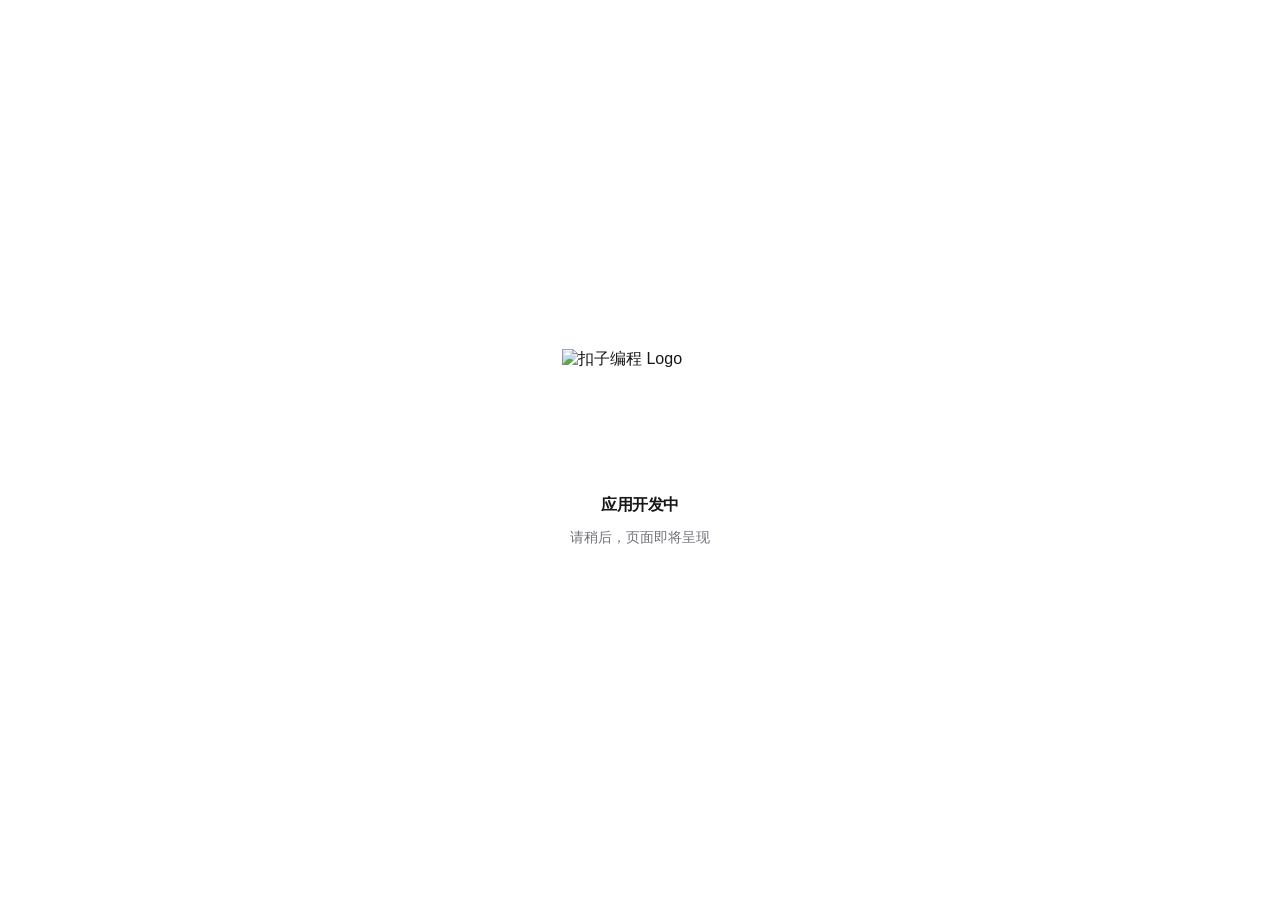
==== index.html @ 37294c2e "chore: init env" ====
<!doctype html>
<html lang="zh-CN">
  <head>
    <meta charset="UTF-8" />
    <meta name="viewport" content="width=device-width, initial-scale=1.0" />
    <meta name="description" content="扣子编程，你的 AI 开发伙伴已就位" />
    <title>扣子编程 - AI 开发伙伴</title>
    <link rel="stylesheet" href="/styles/main.css" />
  </head>
  <body>
    <div id="app">
      <main class="main-wrapper">
        <div class="content-container">
          <img
            src="https://lf-coze-web-cdn.coze.cn/obj/eden-cn/lm-lgvj/ljhwZthlaukjlkulzlp/coze-coding/icon/coze-coding.gif"
            alt="扣子编程 Logo"
            class="logo-image"
          />
          <div>
            <div class="text-container">
              <h1 class="heading">
                应用开发中
              </h1>
              <p class="description">
                请稍后，页面即将呈现
              </p>
            </div>
          </div>
        </div>
      </main>
    </div>
  </body>
</html>
---- styles/main.css ----
/* ABOUTME: Main stylesheet for native-static template */
/* ABOUTME: Provides layout, typography, and theme styles without external dependencies */

/* Reset and base styles */
* {
  margin: 0;
  padding: 0;
  box-sizing: border-box;
}

:root {
  /* Light theme colors */
  --background: #ffffff;
  --foreground: #171717;
  --muted-foreground: #71717a;

  /* Spacing */
  --spacing-2: 0.5rem;
  --spacing-4: 1rem;
  --spacing-16: 4rem;
  --spacing-32: 8rem;

  /* Typography */
  --font-size-base: 1rem;
  --font-size-sm: 0.875rem;
  --line-height-tight: 1.25;
  --line-height-relaxed: 2;
  --letter-spacing-tight: -0.025em;

  /* Transitions */
  --transition-duration: 300ms;
}

/* Dark theme */
@media (prefers-color-scheme: dark) {
  :root {
    --background: #0a0a0a;
    --foreground: #ededed;
    --muted-foreground: #a1a1aa;
  }
}

body {
  background: var(--background);
  color: var(--foreground);
  font-family: -apple-system, BlinkMacSystemFont, 'Segoe UI', 'Roboto', 'Oxygen',
    'Ubuntu', 'Cantarell', 'Fira Sans', 'Droid Sans', 'Helvetica Neue',
    sans-serif;
  -webkit-font-smoothing: antialiased;
  -moz-osx-font-smoothing: grayscale;
  margin: 0;
  padding: 0;
}

/* App container */
#app {
  display: flex;
  height: 100%;
  min-height: 100vh;
  align-items: center;
  justify-content: center;
  overflow: hidden;
}

/* Main content wrapper */
.main-wrapper {
  display: flex;
  width: 100%;
  height: 100%;
  max-width: 48rem;
  flex-direction: column;
  align-items: center;
  justify-content: center;
  padding-left: var(--spacing-16);
  padding-right: var(--spacing-16);
  padding-top: var(--spacing-32);
  padding-bottom: var(--spacing-32);
}

/* Content container */
.content-container {
  display: flex;
  flex-direction: column;
  align-items: center;
  justify-content: space-between;
  gap: var(--spacing-4);
}

/* Logo image */
.logo-image {
  width: 156px;
  height: 130px;
  object-fit: contain;
}

/* Text container */
.text-container {
  display: flex;
  flex-direction: column;
  align-items: center;
  gap: var(--spacing-2);
  text-align: center;
}

/* Heading */
.heading {
  max-width: 36rem;
  font-size: var(--font-size-base);
  font-weight: 600;
  line-height: var(--line-height-tight);
  letter-spacing: var(--letter-spacing-tight);
  color: var(--foreground);
}

/* Description text */
.description {
  max-width: 42rem;
  font-size: var(--font-size-sm);
  line-height: var(--line-height-relaxed);
  color: var(--muted-foreground);
}

/* Responsive design */
@media (max-width: 640px) {
  .main-wrapper {
    padding-left: 1rem;
    padding-right: 1rem;
    padding-top: 2rem;
    padding-bottom: 2rem;
  }

  .logo-image {
    width: 120px;
    height: 100px;
  }
}
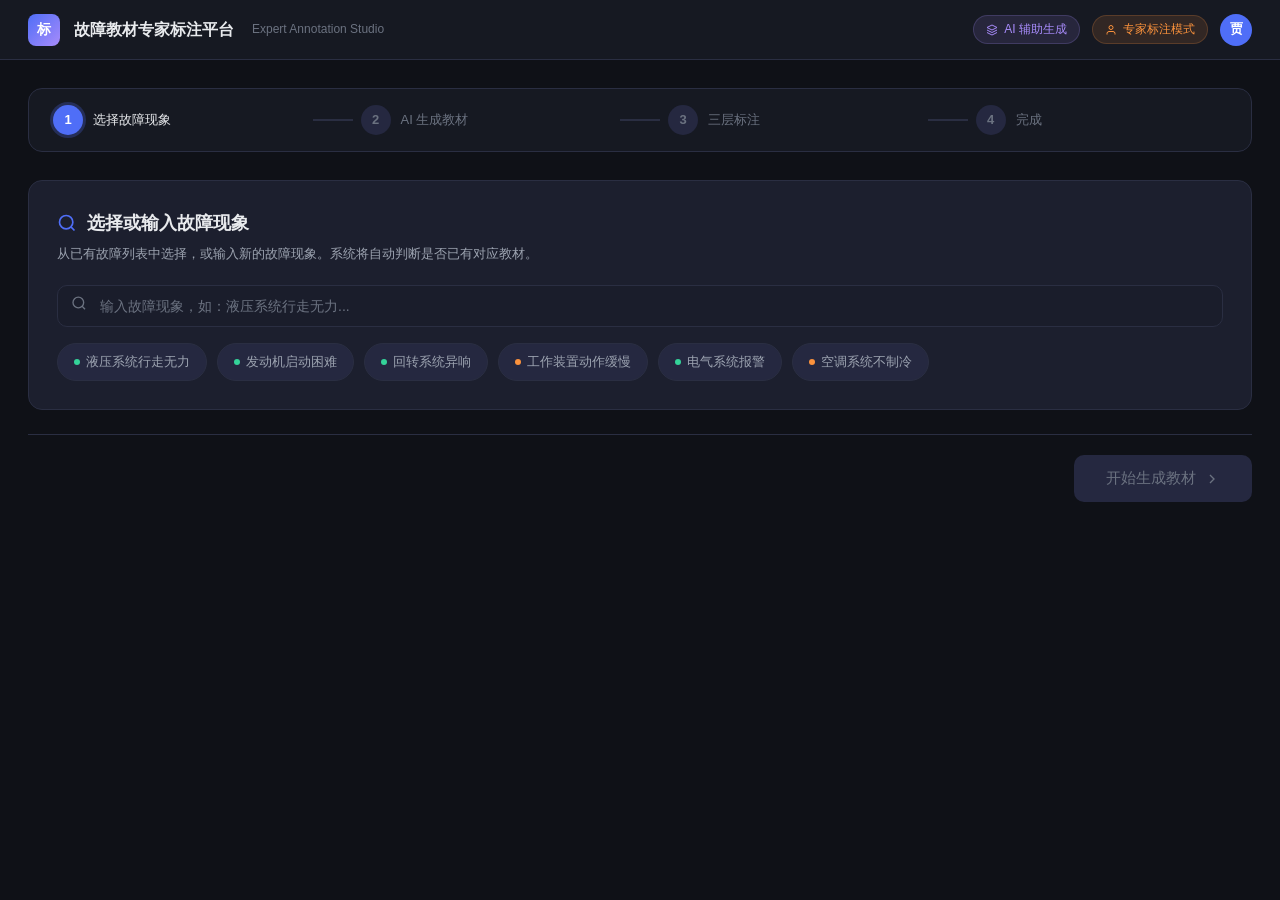
==== commit 227cee1f: "feat: 故障教材专家标注平台原型页面 将基于 opencode agent 模式的专家标注流程转为 Web 交互界面，包含： - Step 1: 故障现象选择/输入，自动判断教材是否已存在（修改/" ====
--- a/index.html
+++ b/index.html
@@ -1,33 +1,2589 @@
-<!doctype html>
+<!DOCTYPE html>
 <html lang="zh-CN">
-  <head>
-    <meta charset="UTF-8" />
-    <meta name="viewport" content="width=device-width, initial-scale=1.0" />
-    <meta name="description" content="扣子编程，你的 AI 开发伙伴已就位" />
-    <title>扣子编程 - AI 开发伙伴</title>
-    <link rel="stylesheet" href="/styles/main.css" />
-  </head>
-  <body>
-    <div id="app">
-      <main class="main-wrapper">
-        <div class="content-container">
-          <img
-            src="https://lf-coze-web-cdn.coze.cn/obj/eden-cn/lm-lgvj/ljhwZthlaukjlkulzlp/coze-coding/icon/coze-coding.gif"
-            alt="扣子编程 Logo"
-            class="logo-image"
-          />
-          <div>
-            <div class="text-container">
-              <h1 class="heading">
-                应用开发中
-              </h1>
-              <p class="description">
-                请稍后，页面即将呈现
-              </p>
+<head>
+  <meta charset="UTF-8" />
+  <meta name="viewport" content="width=device-width, initial-scale=1.0" />
+  <title>故障教材专家标注平台</title>
+  <link rel="stylesheet" href="https://fonts.googleapis.cn/css2?family=Inter:wght@400;500;600;700&family=Noto+Sans+SC:wght@400;500;600;700&display=swap" />
+  <style>
+    :root {
+      --bg-primary: #0f1117;
+      --bg-secondary: #161922;
+      --bg-card: #1c1f2e;
+      --bg-card-hover: #232738;
+      --bg-input: #1a1d2b;
+      --bg-tag: #252840;
+      --border-primary: #2a2e42;
+      --border-active: #4f6ef7;
+      --border-success: #34d399;
+      --border-warning: #fbbf24;
+      --border-danger: #f87171;
+      --text-primary: #e8eaed;
+      --text-secondary: #9ca3b0;
+      --text-muted: #6b7280;
+      --accent-blue: #4f6ef7;
+      --accent-blue-hover: #6383ff;
+      --accent-green: #34d399;
+      --accent-green-dim: rgba(52, 211, 153, 0.12);
+      --accent-orange: #fb923c;
+      --accent-orange-dim: rgba(251, 146, 60, 0.12);
+      --accent-red: #f87171;
+      --accent-red-dim: rgba(248, 113, 113, 0.12);
+      --accent-purple: #a78bfa;
+      --accent-purple-dim: rgba(167, 139, 250, 0.12);
+      --accent-cyan: #22d3ee;
+      --accent-cyan-dim: rgba(34, 211, 238, 0.12);
+      --radius-sm: 6px;
+      --radius-md: 10px;
+      --radius-lg: 14px;
+      --shadow-card: 0 2px 12px rgba(0,0,0,0.25);
+      --shadow-float: 0 8px 32px rgba(0,0,0,0.4);
+      --transition: 0.2s ease;
+    }
+
+    * { margin: 0; padding: 0; box-sizing: border-box; }
+
+    body {
+      font-family: 'Inter', 'Noto Sans SC', -apple-system, sans-serif;
+      background: var(--bg-primary);
+      color: var(--text-primary);
+      min-height: 100vh;
+      line-height: 1.6;
+    }
+
+    /* ===== Layout ===== */
+    .app-container {
+      display: flex;
+      flex-direction: column;
+      min-height: 100vh;
+    }
+
+    /* ===== Header ===== */
+    .app-header {
+      display: flex;
+      align-items: center;
+      justify-content: space-between;
+      padding: 0 28px;
+      height: 60px;
+      background: var(--bg-secondary);
+      border-bottom: 1px solid var(--border-primary);
+      position: sticky;
+      top: 0;
+      z-index: 100;
+    }
+
+    .header-left {
+      display: flex;
+      align-items: center;
+      gap: 14px;
+    }
+
+    .header-logo {
+      width: 32px;
+      height: 32px;
+      border-radius: 8px;
+      background: linear-gradient(135deg, #4f6ef7, #a78bfa);
+      display: flex;
+      align-items: center;
+      justify-content: center;
+      font-weight: 700;
+      font-size: 14px;
+      color: #fff;
+    }
+
+    .header-title {
+      font-size: 16px;
+      font-weight: 600;
+      color: var(--text-primary);
+    }
+
+    .header-subtitle {
+      font-size: 12px;
+      color: var(--text-muted);
+      margin-left: 4px;
+    }
+
+    .header-right {
+      display: flex;
+      align-items: center;
+      gap: 12px;
+    }
+
+    .header-badge {
+      display: inline-flex;
+      align-items: center;
+      gap: 6px;
+      padding: 4px 12px;
+      border-radius: 20px;
+      font-size: 12px;
+      font-weight: 500;
+    }
+
+    .badge-ai {
+      background: var(--accent-purple-dim);
+      color: var(--accent-purple);
+      border: 1px solid rgba(167, 139, 250, 0.2);
+    }
+
+    .badge-expert {
+      background: var(--accent-orange-dim);
+      color: var(--accent-orange);
+      border: 1px solid rgba(251, 146, 60, 0.2);
+    }
+
+    .user-avatar {
+      width: 32px;
+      height: 32px;
+      border-radius: 50%;
+      background: var(--accent-blue);
+      display: flex;
+      align-items: center;
+      justify-content: center;
+      font-size: 13px;
+      font-weight: 600;
+      color: #fff;
+      cursor: pointer;
+    }
+
+    /* ===== Main Content ===== */
+    .main-content {
+      flex: 1;
+      padding: 28px;
+      max-width: 1400px;
+      margin: 0 auto;
+      width: 100%;
+    }
+
+    /* ===== Step Progress ===== */
+    .step-progress {
+      display: flex;
+      align-items: center;
+      gap: 0;
+      margin-bottom: 28px;
+      background: var(--bg-secondary);
+      border-radius: var(--radius-lg);
+      padding: 16px 24px;
+      border: 1px solid var(--border-primary);
+    }
+
+    .step-item {
+      display: flex;
+      align-items: center;
+      gap: 10px;
+      cursor: pointer;
+      flex: 1;
+    }
+
+    .step-num {
+      width: 30px;
+      height: 30px;
+      border-radius: 50%;
+      display: flex;
+      align-items: center;
+      justify-content: center;
+      font-size: 13px;
+      font-weight: 600;
+      transition: var(--transition);
+      flex-shrink: 0;
+    }
+
+    .step-item.active .step-num {
+      background: var(--accent-blue);
+      color: #fff;
+      box-shadow: 0 0 0 3px rgba(79, 110, 247, 0.25);
+    }
+
+    .step-item.completed .step-num {
+      background: var(--accent-green);
+      color: #fff;
+    }
+
+    .step-item.pending .step-num {
+      background: var(--bg-tag);
+      color: var(--text-muted);
+    }
+
+    .step-label {
+      font-size: 13px;
+      font-weight: 500;
+      color: var(--text-muted);
+      white-space: nowrap;
+    }
+
+    .step-item.active .step-label { color: var(--text-primary); }
+    .step-item.completed .step-label { color: var(--accent-green); }
+
+    .step-connector {
+      flex: 0 0 40px;
+      height: 2px;
+      background: var(--border-primary);
+      margin: 0 8px;
+    }
+
+    .step-connector.done {
+      background: var(--accent-green);
+    }
+
+    /* ===== Panels ===== */
+    .panel {
+      display: none;
+    }
+
+    .panel.visible {
+      display: block;
+      animation: fadeIn 0.3s ease;
+    }
+
+    @keyframes fadeIn {
+      from { opacity: 0; transform: translateY(8px); }
+      to { opacity: 1; transform: translateY(0); }
+    }
+
+    /* ===== Panel 1: Fault Selection ===== */
+    .fault-input-section {
+      background: var(--bg-card);
+      border: 1px solid var(--border-primary);
+      border-radius: var(--radius-lg);
+      padding: 28px;
+      margin-bottom: 20px;
+    }
+
+    .section-title {
+      font-size: 18px;
+      font-weight: 600;
+      margin-bottom: 6px;
+      display: flex;
+      align-items: center;
+      gap: 10px;
+    }
+
+    .section-desc {
+      font-size: 13px;
+      color: var(--text-secondary);
+      margin-bottom: 20px;
+    }
+
+    .search-box {
+      position: relative;
+      margin-bottom: 16px;
+    }
+
+    .search-box input {
+      width: 100%;
+      padding: 12px 16px 12px 42px;
+      border-radius: var(--radius-md);
+      border: 1px solid var(--border-primary);
+      background: var(--bg-input);
+      color: var(--text-primary);
+      font-size: 14px;
+      outline: none;
+      transition: var(--transition);
+    }
+
+    .search-box input:focus {
+      border-color: var(--accent-blue);
+      box-shadow: 0 0 0 3px rgba(79, 110, 247, 0.15);
+    }
+
+    .search-box input::placeholder {
+      color: var(--text-muted);
+    }
+
+    .search-icon {
+      position: absolute;
+      left: 14px;
+      top: 50%;
+      transform: translateY(-50%);
+      color: var(--text-muted);
+    }
+
+    .fault-tags {
+      display: flex;
+      flex-wrap: wrap;
+      gap: 10px;
+    }
+
+    .fault-tag {
+      padding: 8px 16px;
+      border-radius: 20px;
+      font-size: 13px;
+      font-weight: 500;
+      cursor: pointer;
+      transition: var(--transition);
+      border: 1px solid var(--border-primary);
+      background: var(--bg-tag);
+      color: var(--text-secondary);
+      display: flex;
+      align-items: center;
+      gap: 6px;
+    }
+
+    .fault-tag:hover {
+      border-color: var(--accent-blue);
+      color: var(--text-primary);
+      background: rgba(79, 110, 247, 0.08);
+    }
+
+    .fault-tag.selected {
+      border-color: var(--accent-blue);
+      background: rgba(79, 110, 247, 0.12);
+      color: var(--accent-blue);
+    }
+
+    .fault-tag .tag-status {
+      width: 6px;
+      height: 6px;
+      border-radius: 50%;
+    }
+
+    .tag-status.exists { background: var(--accent-green); }
+    .tag-status.new { background: var(--accent-orange); }
+
+    /* Material Status Card */
+    .material-status {
+      border-radius: var(--radius-md);
+      padding: 20px;
+      margin-top: 20px;
+      display: none;
+    }
+
+    .material-status.show { display: block; }
+
+    .material-status.exists-status {
+      background: var(--accent-green-dim);
+      border: 1px solid rgba(52, 211, 153, 0.2);
+    }
+
+    .material-status.new-status {
+      background: var(--accent-orange-dim);
+      border: 1px solid rgba(251, 146, 60, 0.2);
+    }
+
+    .status-header {
+      display: flex;
+      align-items: center;
+      gap: 10px;
+      margin-bottom: 10px;
+    }
+
+    .status-icon {
+      width: 36px;
+      height: 36px;
+      border-radius: 50%;
+      display: flex;
+      align-items: center;
+      justify-content: center;
+      font-size: 18px;
+    }
+
+    .exists-status .status-icon {
+      background: rgba(52, 211, 153, 0.2);
+      color: var(--accent-green);
+    }
+
+    .new-status .status-icon {
+      background: rgba(251, 146, 60, 0.2);
+      color: var(--accent-orange);
+    }
+
+    .status-title {
+      font-size: 15px;
+      font-weight: 600;
+    }
+
+    .exists-status .status-title { color: var(--accent-green); }
+    .new-status .status-title { color: var(--accent-orange); }
+
+    .status-body {
+      font-size: 13px;
+      color: var(--text-secondary);
+      line-height: 1.7;
+    }
+
+    .status-meta {
+      display: flex;
+      gap: 20px;
+      margin-top: 12px;
+      flex-wrap: wrap;
+    }
+
+    .meta-item {
+      display: flex;
+      align-items: center;
+      gap: 6px;
+      font-size: 12px;
+      color: var(--text-muted);
+    }
+
+    .meta-item strong {
+      color: var(--text-secondary);
+      font-weight: 600;
+    }
+
+    /* ===== Buttons ===== */
+    .btn {
+      display: inline-flex;
+      align-items: center;
+      gap: 8px;
+      padding: 10px 22px;
+      border-radius: var(--radius-md);
+      font-size: 14px;
+      font-weight: 500;
+      cursor: pointer;
+      border: none;
+      transition: var(--transition);
+    }
+
+    .btn-primary {
+      background: var(--accent-blue);
+      color: #fff;
+    }
+
+    .btn-primary:hover {
+      background: var(--accent-blue-hover);
+      box-shadow: 0 4px 16px rgba(79, 110, 247, 0.3);
+    }
+
+    .btn-primary:disabled {
+      background: var(--bg-tag);
+      color: var(--text-muted);
+      cursor: not-allowed;
+      box-shadow: none;
+    }
+
+    .btn-secondary {
+      background: var(--bg-tag);
+      color: var(--text-secondary);
+      border: 1px solid var(--border-primary);
+    }
+
+    .btn-secondary:hover {
+      border-color: var(--text-muted);
+      color: var(--text-primary);
+    }
+
+    .btn-danger {
+      background: var(--accent-red-dim);
+      color: var(--accent-red);
+      border: 1px solid rgba(248, 113, 113, 0.2);
+    }
+
+    .btn-danger:hover {
+      background: rgba(248, 113, 113, 0.2);
+    }
+
+    .btn-success {
+      background: var(--accent-green-dim);
+      color: var(--accent-green);
+      border: 1px solid rgba(52, 211, 153, 0.2);
+    }
+
+    .btn-success:hover {
+      background: rgba(52, 211, 153, 0.2);
+    }
+
+    .btn-sm {
+      padding: 6px 14px;
+      font-size: 12px;
+    }
+
+    .btn-lg {
+      padding: 14px 32px;
+      font-size: 15px;
+    }
+
+    .action-bar {
+      display: flex;
+      align-items: center;
+      justify-content: space-between;
+      margin-top: 24px;
+      padding-top: 20px;
+      border-top: 1px solid var(--border-primary);
+    }
+
+    /* ===== Panel 2: AI Generation ===== */
+    .ai-generating {
+      text-align: center;
+      padding: 60px 20px;
+    }
+
+    .ai-spinner {
+      width: 56px;
+      height: 56px;
+      border: 3px solid var(--border-primary);
+      border-top-color: var(--accent-blue);
+      border-radius: 50%;
+      margin: 0 auto 20px;
+      animation: spin 1s linear infinite;
+    }
+
+    @keyframes spin {
+      to { transform: rotate(360deg); }
+    }
+
+    .ai-gen-title {
+      font-size: 18px;
+      font-weight: 600;
+      margin-bottom: 8px;
+    }
+
+    .ai-gen-desc {
+      font-size: 13px;
+      color: var(--text-secondary);
+    }
+
+    .gen-progress {
+      margin-top: 24px;
+      max-width: 400px;
+      margin-left: auto;
+      margin-right: auto;
+    }
+
+    .progress-bar {
+      height: 4px;
+      background: var(--border-primary);
+      border-radius: 2px;
+      overflow: hidden;
+    }
+
+    .progress-fill {
+      height: 100%;
+      background: linear-gradient(90deg, var(--accent-blue), var(--accent-purple));
+      border-radius: 2px;
+      transition: width 0.5s ease;
+    }
+
+    .progress-text {
+      font-size: 12px;
+      color: var(--text-muted);
+      margin-top: 8px;
+    }
+
+    /* AI Generated Preview */
+    .gen-result {
+      display: none;
+    }
+
+    .gen-result.show { display: block; }
+
+    .gen-summary {
+      background: var(--bg-card);
+      border: 1px solid var(--border-primary);
+      border-radius: var(--radius-lg);
+      padding: 24px;
+      margin-bottom: 20px;
+    }
+
+    .gen-summary-header {
+      display: flex;
+      align-items: center;
+      justify-content: space-between;
+      margin-bottom: 16px;
+    }
+
+    .gen-stats {
+      display: flex;
+      gap: 20px;
+    }
+
+    .gen-stat {
+      text-align: center;
+    }
+
+    .gen-stat-num {
+      font-size: 24px;
+      font-weight: 700;
+      color: var(--accent-blue);
+    }
+
+    .gen-stat-label {
+      font-size: 11px;
+      color: var(--text-muted);
+      margin-top: 2px;
+    }
+
+    .gen-content-preview {
+      background: var(--bg-input);
+      border-radius: var(--radius-md);
+      padding: 16px;
+      font-size: 13px;
+      line-height: 1.8;
+      color: var(--text-secondary);
+      max-height: 200px;
+      overflow-y: auto;
+    }
+
+    /* ===== Panel 3: Three-Layer Annotation ===== */
+    .layer-tabs {
+      display: flex;
+      gap: 0;
+      background: var(--bg-secondary);
+      border-radius: var(--radius-lg);
+      padding: 4px;
+      margin-bottom: 24px;
+      border: 1px solid var(--border-primary);
+    }
+
+    .layer-tab {
+      flex: 1;
+      padding: 12px 16px;
+      text-align: center;
+      border-radius: var(--radius-md);
+      cursor: pointer;
+      transition: var(--transition);
+      font-size: 13px;
+      font-weight: 500;
+      color: var(--text-muted);
+      position: relative;
+    }
+
+    .layer-tab:hover {
+      color: var(--text-secondary);
+      background: var(--bg-tag);
+    }
+
+    .layer-tab.active {
+      background: var(--accent-blue);
+      color: #fff;
+      box-shadow: 0 2px 8px rgba(79, 110, 247, 0.3);
+    }
+
+    .layer-tab .tab-badge {
+      position: absolute;
+      top: 6px;
+      right: 16px;
+      width: 18px;
+      height: 18px;
+      border-radius: 50%;
+      font-size: 10px;
+      display: flex;
+      align-items: center;
+      justify-content: center;
+      font-weight: 600;
+    }
+
+    .layer-tab.active .tab-badge {
+      background: rgba(255,255,255,0.2);
+      color: #fff;
+    }
+
+    .layer-tab:not(.active) .tab-badge {
+      background: var(--bg-tag);
+      color: var(--text-muted);
+    }
+
+    .layer-tab.completed-tab {
+      background: var(--accent-green-dim);
+      color: var(--accent-green);
+    }
+
+    .layer-tab.completed-tab .tab-badge {
+      background: rgba(52, 211, 153, 0.2);
+      color: var(--accent-green);
+    }
+
+    .layer-content {
+      display: none;
+    }
+
+    .layer-content.visible {
+      display: block;
+      animation: fadeIn 0.25s ease;
+    }
+
+    /* Layer 1: Root Cause List */
+    .layer-header {
+      display: flex;
+      align-items: flex-start;
+      justify-content: space-between;
+      margin-bottom: 20px;
+    }
+
+    .layer-title-area h3 {
+      font-size: 16px;
+      font-weight: 600;
+      margin-bottom: 4px;
+    }
+
+    .layer-title-area p {
+      font-size: 13px;
+      color: var(--text-secondary);
+    }
+
+    .layer-actions {
+      display: flex;
+      gap: 8px;
+      flex-shrink: 0;
+    }
+
+    .root-cause-list {
+      display: flex;
+      flex-direction: column;
+      gap: 10px;
+    }
+
+    .cause-card {
+      background: var(--bg-card);
+      border: 1px solid var(--border-primary);
+      border-radius: var(--radius-md);
+      padding: 16px 18px;
+      transition: var(--transition);
+      cursor: default;
+    }
+
+    .cause-card:hover {
+      border-color: var(--border-active);
+      background: var(--bg-card-hover);
+    }
+
+    .cause-card.deleted {
+      opacity: 0.4;
+      text-decoration: line-through;
+      border-color: var(--border-danger);
+    }
+
+    .cause-card.modified {
+      border-color: var(--border-warning);
+    }
+
+    .cause-top {
+      display: flex;
+      align-items: flex-start;
+      gap: 12px;
+    }
+
+    .cause-checkbox {
+      margin-top: 2px;
+      flex-shrink: 0;
+    }
+
+    .cause-checkbox input[type="checkbox"] {
+      width: 18px;
+      height: 18px;
+      accent-color: var(--accent-blue);
+      cursor: pointer;
+    }
+
+    .cause-body {
+      flex: 1;
+      min-width: 0;
+    }
+
+    .cause-title {
+      font-size: 14px;
+      font-weight: 500;
+      margin-bottom: 4px;
+      display: flex;
+      align-items: center;
+      gap: 8px;
+    }
+
+    .cause-title-text {
+      flex: 1;
+    }
+
+    .cause-desc {
+      font-size: 12px;
+      color: var(--text-muted);
+      line-height: 1.6;
+    }
+
+    .cause-badge {
+      display: inline-flex;
+      padding: 2px 8px;
+      border-radius: 10px;
+      font-size: 11px;
+      font-weight: 500;
+    }
+
+    .badge-keep {
+      background: var(--accent-green-dim);
+      color: var(--accent-green);
+    }
+
+    .badge-delete {
+      background: var(--accent-red-dim);
+      color: var(--accent-red);
+    }
+
+    .badge-modify {
+      background: var(--accent-orange-dim);
+      color: var(--accent-orange);
+    }
+
+    .badge-new {
+      background: var(--accent-cyan-dim);
+      color: var(--accent-cyan);
+    }
+
+    .cause-actions {
+      display: flex;
+      gap: 6px;
+      flex-shrink: 0;
+    }
+
+    .cause-action-btn {
+      width: 30px;
+      height: 30px;
+      border-radius: 6px;
+      display: flex;
+      align-items: center;
+      justify-content: center;
+      cursor: pointer;
+      border: 1px solid var(--border-primary);
+      background: var(--bg-tag);
+      color: var(--text-muted);
+      font-size: 13px;
+      transition: var(--transition);
+    }
+
+    .cause-action-btn:hover {
+      border-color: var(--text-muted);
+      color: var(--text-primary);
+    }
+
+    .cause-action-btn.btn-keep:hover {
+      border-color: var(--accent-green);
+      color: var(--accent-green);
+      background: var(--accent-green-dim);
+    }
+
+    .cause-action-btn.btn-delete:hover {
+      border-color: var(--accent-red);
+      color: var(--accent-red);
+      background: var(--accent-red-dim);
+    }
+
+    .cause-action-btn.btn-edit:hover {
+      border-color: var(--accent-orange);
+      color: var(--accent-orange);
+      background: var(--accent-orange-dim);
+    }
+
+    .cause-action-btn.active-action {
+      border-color: var(--accent-blue);
+      color: var(--accent-blue);
+      background: rgba(79, 110, 247, 0.1);
+    }
+
+    /* Add new cause */
+    .add-cause-area {
+      margin-top: 12px;
+    }
+
+    .add-cause-input {
+      display: flex;
+      gap: 10px;
+    }
+
+    .add-cause-input input {
+      flex: 1;
+      padding: 10px 14px;
+      border-radius: var(--radius-md);
+      border: 1px dashed var(--border-primary);
+      background: var(--bg-input);
+      color: var(--text-primary);
+      font-size: 13px;
+      outline: none;
+      transition: var(--transition);
+    }
+
+    .add-cause-input input:focus {
+      border-color: var(--accent-cyan);
+      border-style: solid;
+    }
+
+    .add-cause-input input::placeholder {
+      color: var(--text-muted);
+    }
+
+    /* Layer 2 & 3: Segment annotation */
+    .segment-list {
+      display: flex;
+      flex-direction: column;
+      gap: 16px;
+    }
+
+    .segment-card {
+      background: var(--bg-card);
+      border: 1px solid var(--border-primary);
+      border-radius: var(--radius-md);
+      overflow: hidden;
+      transition: var(--transition);
+    }
+
+    .segment-card:hover {
+      border-color: var(--border-active);
+    }
+
+    .segment-header {
+      display: flex;
+      align-items: center;
+      justify-content: space-between;
+      padding: 14px 18px;
+      border-bottom: 1px solid var(--border-primary);
+      background: rgba(255,255,255,0.02);
+    }
+
+    .segment-label {
+      font-size: 13px;
+      font-weight: 600;
+      display: flex;
+      align-items: center;
+      gap: 8px;
+    }
+
+    .segment-num {
+      width: 22px;
+      height: 22px;
+      border-radius: 50%;
+      background: var(--accent-blue);
+      color: #fff;
+      display: flex;
+      align-items: center;
+      justify-content: center;
+      font-size: 11px;
+    }
+
+    .segment-status {
+      display: flex;
+      align-items: center;
+      gap: 8px;
+    }
+
+    .segment-body {
+      padding: 16px 18px;
+    }
+
+    .segment-text {
+      font-size: 13px;
+      line-height: 1.8;
+      color: var(--text-secondary);
+      margin-bottom: 12px;
+      padding: 12px;
+      background: var(--bg-input);
+      border-radius: var(--radius-sm);
+      border-left: 3px solid var(--border-primary);
+    }
+
+    .segment-text.highlight {
+      border-left-color: var(--accent-orange);
+      background: var(--accent-orange-dim);
+    }
+
+    .annotation-area {
+      display: none;
+      margin-top: 12px;
+    }
+
+    .annotation-area.show {
+      display: block;
+      animation: fadeIn 0.2s ease;
+    }
+
+    .annotation-label {
+      font-size: 12px;
+      font-weight: 500;
+      color: var(--accent-orange);
+      margin-bottom: 6px;
+      display: flex;
+      align-items: center;
+      gap: 6px;
+    }
+
+    .annotation-textarea {
+      width: 100%;
+      min-height: 80px;
+      padding: 12px;
+      border-radius: var(--radius-md);
+      border: 1px solid rgba(251, 146, 60, 0.3);
+      background: var(--bg-input);
+      color: var(--text-primary);
+      font-size: 13px;
+      line-height: 1.7;
+      resize: vertical;
+      outline: none;
+      font-family: inherit;
+    }
+
+    .annotation-textarea:focus {
+      border-color: var(--accent-orange);
+      box-shadow: 0 0 0 3px rgba(251, 146, 60, 0.1);
+    }
+
+    .segment-actions {
+      display: flex;
+      gap: 8px;
+      margin-top: 10px;
+    }
+
+    .seg-action-btn {
+      padding: 6px 14px;
+      border-radius: var(--radius-sm);
+      font-size: 12px;
+      font-weight: 500;
+      cursor: pointer;
+      border: 1px solid var(--border-primary);
+      background: var(--bg-tag);
+      color: var(--text-secondary);
+      transition: var(--transition);
+      display: flex;
+      align-items: center;
+      gap: 5px;
+    }
+
+    .seg-action-btn:hover {
+      border-color: var(--text-muted);
+      color: var(--text-primary);
+    }
+
+    .seg-action-btn.approve:hover, .seg-action-btn.approve.active-seg {
+      border-color: var(--accent-green);
+      color: var(--accent-green);
+      background: var(--accent-green-dim);
+    }
+
+    .seg-action-btn.modify:hover, .seg-action-btn.modify.active-seg {
+      border-color: var(--accent-orange);
+      color: var(--accent-orange);
+      background: var(--accent-orange-dim);
+    }
+
+    .seg-action-btn.reject:hover, .seg-action-btn.reject.active-seg {
+      border-color: var(--accent-red);
+      color: var(--accent-red);
+      background: var(--accent-red-dim);
+    }
+
+    /* ===== Summary Stats ===== */
+    .annotation-stats {
+      display: flex;
+      gap: 12px;
+      margin-top: 20px;
+      flex-wrap: wrap;
+    }
+
+    .stat-card {
+      background: var(--bg-card);
+      border: 1px solid var(--border-primary);
+      border-radius: var(--radius-md);
+      padding: 14px 18px;
+      display: flex;
+      align-items: center;
+      gap: 12px;
+      min-width: 160px;
+    }
+
+    .stat-icon {
+      width: 36px;
+      height: 36px;
+      border-radius: 8px;
+      display: flex;
+      align-items: center;
+      justify-content: center;
+      font-size: 16px;
+    }
+
+    .stat-icon.green { background: var(--accent-green-dim); color: var(--accent-green); }
+    .stat-icon.red { background: var(--accent-red-dim); color: var(--accent-red); }
+    .stat-icon.orange { background: var(--accent-orange-dim); color: var(--accent-orange); }
+    .stat-icon.cyan { background: var(--accent-cyan-dim); color: var(--accent-cyan); }
+
+    .stat-info .stat-value {
+      font-size: 18px;
+      font-weight: 700;
+    }
+
+    .stat-info .stat-label {
+      font-size: 11px;
+      color: var(--text-muted);
+    }
+
+    /* ===== Panel 4: Complete ===== */
+    .complete-panel {
+      text-align: center;
+      padding: 60px 20px;
+    }
+
+    .complete-icon {
+      width: 72px;
+      height: 72px;
+      border-radius: 50%;
+      background: var(--accent-green-dim);
+      color: var(--accent-green);
+      display: flex;
+      align-items: center;
+      justify-content: center;
+      font-size: 32px;
+      margin: 0 auto 20px;
+    }
+
+    .complete-title {
+      font-size: 22px;
+      font-weight: 700;
+      margin-bottom: 8px;
+    }
+
+    .complete-desc {
+      font-size: 14px;
+      color: var(--text-secondary);
+      margin-bottom: 32px;
+    }
+
+    .complete-summary {
+      background: var(--bg-card);
+      border: 1px solid var(--border-primary);
+      border-radius: var(--radius-lg);
+      padding: 24px;
+      max-width: 500px;
+      margin: 0 auto 32px;
+      text-align: left;
+    }
+
+    .complete-summary h4 {
+      font-size: 14px;
+      font-weight: 600;
+      margin-bottom: 12px;
+      color: var(--accent-green);
+    }
+
+    .summary-row {
+      display: flex;
+      justify-content: space-between;
+      padding: 8px 0;
+      font-size: 13px;
+      border-bottom: 1px solid var(--border-primary);
+    }
+
+    .summary-row:last-child { border-bottom: none; }
+
+    .summary-row .label { color: var(--text-secondary); }
+    .summary-row .value { font-weight: 600; }
+
+    /* ===== Toast ===== */
+    .toast-container {
+      position: fixed;
+      top: 80px;
+      right: 28px;
+      z-index: 999;
+      display: flex;
+      flex-direction: column;
+      gap: 8px;
+    }
+
+    .toast {
+      background: var(--bg-card);
+      border: 1px solid var(--border-primary);
+      border-radius: var(--radius-md);
+      padding: 12px 18px;
+      display: flex;
+      align-items: center;
+      gap: 10px;
+      box-shadow: var(--shadow-float);
+      font-size: 13px;
+      animation: slideIn 0.3s ease, fadeOut 0.3s ease 2.7s forwards;
+      min-width: 260px;
+    }
+
+    .toast.success { border-left: 3px solid var(--accent-green); }
+    .toast.warning { border-left: 3px solid var(--accent-orange); }
+    .toast.error { border-left: 3px solid var(--accent-red); }
+    .toast.info { border-left: 3px solid var(--accent-blue); }
+
+    @keyframes slideIn {
+      from { transform: translateX(100%); opacity: 0; }
+      to { transform: translateX(0); opacity: 1; }
+    }
+
+    @keyframes fadeOut {
+      to { opacity: 0; transform: translateY(-10px); }
+    }
+
+    /* ===== Scrollbar ===== */
+    ::-webkit-scrollbar {
+      width: 6px;
+    }
+
+    ::-webkit-scrollbar-track {
+      background: transparent;
+    }
+
+    ::-webkit-scrollbar-thumb {
+      background: var(--border-primary);
+      border-radius: 3px;
+    }
+
+    ::-webkit-scrollbar-thumb:hover {
+      background: var(--text-muted);
+    }
+
+    /* ===== Edit Modal ===== */
+    .modal-overlay {
+      position: fixed;
+      inset: 0;
+      background: rgba(0,0,0,0.6);
+      z-index: 200;
+      display: none;
+      align-items: center;
+      justify-content: center;
+    }
+
+    .modal-overlay.show {
+      display: flex;
+    }
+
+    .modal {
+      background: var(--bg-secondary);
+      border: 1px solid var(--border-primary);
+      border-radius: var(--radius-lg);
+      width: 90%;
+      max-width: 560px;
+      box-shadow: var(--shadow-float);
+      animation: fadeIn 0.2s ease;
+    }
+
+    .modal-header {
+      padding: 18px 24px;
+      border-bottom: 1px solid var(--border-primary);
+      display: flex;
+      align-items: center;
+      justify-content: space-between;
+    }
+
+    .modal-title {
+      font-size: 16px;
+      font-weight: 600;
+    }
+
+    .modal-close {
+      width: 28px;
+      height: 28px;
+      border-radius: 6px;
+      display: flex;
+      align-items: center;
+      justify-content: center;
+      cursor: pointer;
+      color: var(--text-muted);
+      background: none;
+      border: none;
+      font-size: 16px;
+      transition: var(--transition);
+    }
+
+    .modal-close:hover {
+      background: var(--bg-tag);
+      color: var(--text-primary);
+    }
+
+    .modal-body {
+      padding: 20px 24px;
+    }
+
+    .modal-body label {
+      font-size: 13px;
+      font-weight: 500;
+      color: var(--text-secondary);
+      margin-bottom: 6px;
+      display: block;
+    }
+
+    .modal-body textarea {
+      width: 100%;
+      min-height: 120px;
+      padding: 12px;
+      border-radius: var(--radius-md);
+      border: 1px solid var(--border-primary);
+      background: var(--bg-input);
+      color: var(--text-primary);
+      font-size: 13px;
+      line-height: 1.7;
+      resize: vertical;
+      outline: none;
+      font-family: inherit;
+    }
+
+    .modal-body textarea:focus {
+      border-color: var(--accent-blue);
+    }
+
+    .modal-footer {
+      padding: 14px 24px;
+      border-top: 1px solid var(--border-primary);
+      display: flex;
+      justify-content: flex-end;
+      gap: 10px;
+    }
+
+    /* ===== Completed Fault List ===== */
+    .completed-faults {
+      background: var(--bg-card);
+      border: 1px solid var(--border-primary);
+      border-radius: var(--radius-lg);
+      padding: 20px;
+      margin-top: 20px;
+    }
+
+    .completed-faults h4 {
+      font-size: 14px;
+      font-weight: 600;
+      margin-bottom: 12px;
+      display: flex;
+      align-items: center;
+      gap: 8px;
+      color: var(--accent-green);
+    }
+
+    .completed-fault-item {
+      display: flex;
+      align-items: center;
+      justify-content: space-between;
+      padding: 10px 14px;
+      border-radius: var(--radius-sm);
+      background: var(--bg-input);
+      margin-bottom: 6px;
+      font-size: 13px;
+    }
+
+    .completed-fault-item .name {
+      display: flex;
+      align-items: center;
+      gap: 8px;
+    }
+
+    .check-icon {
+      color: var(--accent-green);
+    }
+
+    /* ===== Responsive ===== */
+    @media (max-width: 768px) {
+      .main-content { padding: 16px; }
+      .step-label { display: none; }
+      .step-connector { flex: 0 0 20px; }
+      .gen-stats { flex-wrap: wrap; }
+      .annotation-stats { flex-direction: column; }
+      .layer-header { flex-direction: column; gap: 12px; }
+    }
+  </style>
+</head>
+<body>
+  <div class="app-container">
+    <!-- Header -->
+    <header class="app-header">
+      <div class="header-left">
+        <div class="header-logo">标</div>
+        <span class="header-title">故障教材专家标注平台</span>
+        <span class="header-subtitle">Expert Annotation Studio</span>
+      </div>
+      <div class="header-right">
+        <span class="header-badge badge-ai">
+          <svg width="12" height="12" viewBox="0 0 24 24" fill="none" stroke="currentColor" stroke-width="2"><path d="M12 2L2 7l10 5 10-5-10-5zM2 17l10 5 10-5M2 12l10 5 10-5"/></svg>
+          AI 辅助生成
+        </span>
+        <span class="header-badge badge-expert">
+          <svg width="12" height="12" viewBox="0 0 24 24" fill="none" stroke="currentColor" stroke-width="2"><path d="M20 21v-2a4 4 0 0 0-4-4H8a4 4 0 0 0-4 4v2"/><circle cx="12" cy="7" r="4"/></svg>
+          专家标注模式
+        </span>
+        <div class="user-avatar" title="当前用户">贾</div>
+      </div>
+    </header>
+
+    <!-- Main -->
+    <main class="main-content">
+      <!-- Step Progress -->
+      <div class="step-progress">
+        <div class="step-item active" data-step="1">
+          <div class="step-num">1</div>
+          <span class="step-label">选择故障现象</span>
+        </div>
+        <div class="step-connector" id="conn1"></div>
+        <div class="step-item pending" data-step="2">
+          <div class="step-num">2</div>
+          <span class="step-label">AI 生成教材</span>
+        </div>
+        <div class="step-connector" id="conn2"></div>
+        <div class="step-item pending" data-step="3">
+          <div class="step-num">3</div>
+          <span class="step-label">三层标注</span>
+        </div>
+        <div class="step-connector" id="conn3"></div>
+        <div class="step-item pending" data-step="4">
+          <div class="step-num">4</div>
+          <span class="step-label">完成</span>
+        </div>
+      </div>
+
+      <!-- Panel 1: Fault Selection -->
+      <div class="panel visible" id="panel1">
+        <div class="fault-input-section">
+          <div class="section-title">
+            <svg width="20" height="20" viewBox="0 0 24 24" fill="none" stroke="var(--accent-blue)" stroke-width="2"><circle cx="11" cy="11" r="8"/><path d="m21 21-4.3-4.3"/></svg>
+            选择或输入故障现象
+          </div>
+          <p class="section-desc">从已有故障列表中选择，或输入新的故障现象。系统将自动判断是否已有对应教材。</p>
+
+          <div class="search-box">
+            <span class="search-icon">
+              <svg width="16" height="16" viewBox="0 0 24 24" fill="none" stroke="currentColor" stroke-width="2"><circle cx="11" cy="11" r="8"/><path d="m21 21-4.3-4.3"/></svg>
+            </span>
+            <input type="text" id="faultInput" placeholder="输入故障现象，如：液压系统行走无力..." autocomplete="off" />
+          </div>
+
+          <div class="fault-tags" id="faultTags">
+            <div class="fault-tag" data-fault="液压系统行走无力" data-exists="true">
+              <span class="tag-status exists"></span>
+              液压系统行走无力
             </div>
-          </div>
-        </div>
-      </main>
+            <div class="fault-tag" data-fault="发动机启动困难" data-exists="true">
+              <span class="tag-status exists"></span>
+              发动机启动困难
+            </div>
+            <div class="fault-tag" data-fault="回转系统异响" data-exists="true">
+              <span class="tag-status exists"></span>
+              回转系统异响
+            </div>
+            <div class="fault-tag" data-fault="工作装置动作缓慢" data-exists="false">
+              <span class="tag-status new"></span>
+              工作装置动作缓慢
+            </div>
+            <div class="fault-tag" data-fault="电气系统报警" data-exists="true">
+              <span class="tag-status exists"></span>
+              电气系统报警
+            </div>
+            <div class="fault-tag" data-fault="空调系统不制冷" data-exists="false">
+              <span class="tag-status new"></span>
+              空调系统不制冷
+            </div>
+          </div>
+
+          <!-- Material Status -->
+          <div class="material-status" id="materialStatus">
+            <div class="status-header">
+              <div class="status-icon" id="statusIcon"></div>
+              <div class="status-title" id="statusTitle"></div>
+            </div>
+            <div class="status-body" id="statusBody"></div>
+            <div class="status-meta" id="statusMeta"></div>
+          </div>
+        </div>
+
+        <!-- Completed faults history -->
+        <div class="completed-faults" id="completedFaults" style="display:none">
+          <h4>
+            <svg width="16" height="16" viewBox="0 0 24 24" fill="none" stroke="currentColor" stroke-width="2"><path d="M22 11.08V12a10 10 0 1 1-5.93-9.14"/><polyline points="22 4 12 14.01 9 11.01"/></svg>
+            已完成标注的故障
+          </h4>
+          <div id="completedFaultList"></div>
+        </div>
+
+        <div class="action-bar">
+          <div></div>
+          <button class="btn btn-primary btn-lg" id="btnStartGen" disabled>
+            开始生成教材
+            <svg width="16" height="16" viewBox="0 0 24 24" fill="none" stroke="currentColor" stroke-width="2"><path d="m9 18 6-6-6-6"/></svg>
+          </button>
+        </div>
+      </div>
+
+      <!-- Panel 2: AI Generating -->
+      <div class="panel" id="panel2">
+        <div class="ai-generating" id="aiGenerating">
+          <div class="ai-spinner"></div>
+          <div class="ai-gen-title">AI 正在生成故障教材...</div>
+          <div class="ai-gen-desc">基于故障现象「<span id="genFaultName"></span>」生成根因分析、剪枝规则与维修建议</div>
+          <div class="gen-progress">
+            <div class="progress-bar">
+              <div class="progress-fill" id="genProgressFill" style="width:0%"></div>
+            </div>
+            <div class="progress-text" id="genProgressText">正在分析故障现象...</div>
+          </div>
+        </div>
+
+        <div class="gen-result" id="genResult">
+          <div class="gen-summary">
+            <div class="gen-summary-header">
+              <div>
+                <div class="section-title" style="margin-bottom:4px">
+                  <svg width="20" height="20" viewBox="0 0 24 24" fill="none" stroke="var(--accent-green)" stroke-width="2"><path d="M22 11.08V12a10 10 0 1 1-5.93-9.14"/><polyline points="22 4 12 14.01 9 11.01"/></svg>
+                  教材生成完成
+                </div>
+                <p class="section-desc" style="margin-bottom:0">故障现象「<span id="genFaultNameResult"></span>」的初版教材已就绪，请进入标注流程</p>
+              </div>
+            </div>
+            <div class="gen-stats" id="genStats">
+              <div class="gen-stat">
+                <div class="gen-stat-num" id="statRootCauses">14</div>
+                <div class="gen-stat-label">根因数量</div>
+              </div>
+              <div class="gen-stat">
+                <div class="gen-stat-num" id="statPruningRules">8</div>
+                <div class="gen-stat-label">剪枝规则</div>
+              </div>
+              <div class="gen-stat">
+                <div class="gen-stat-num" id="statRepairSuggestions">6</div>
+                <div class="gen-stat-label">维修建议</div>
+              </div>
+            </div>
+            <div class="gen-content-preview" id="genPreview">
+              液压系统行走无力是挖掘机常见故障之一。该故障可能由多种根因导致，包括行走马达溢流阀故障、主泵先导压力不足、液压油污染等。本教材将从根因分析、诊断剪枝规则和维修建议三个维度进行系统性梳理...
+            </div>
+          </div>
+
+          <div class="action-bar">
+            <button class="btn btn-secondary" id="btnBackToSelect">
+              <svg width="14" height="14" viewBox="0 0 24 24" fill="none" stroke="currentColor" stroke-width="2"><path d="m15 18-6-6 6-6"/></svg>
+              返回选择
+            </button>
+            <button class="btn btn-primary btn-lg" id="btnStartAnnotation">
+              进入三层标注
+              <svg width="16" height="16" viewBox="0 0 24 24" fill="none" stroke="currentColor" stroke-width="2"><path d="m9 18 6-6-6-6"/></svg>
+            </button>
+          </div>
+        </div>
+      </div>
+
+      <!-- Panel 3: Three-Layer Annotation -->
+      <div class="panel" id="panel3">
+        <!-- Layer Tabs -->
+        <div class="layer-tabs">
+          <div class="layer-tab active" data-layer="1">
+            第一层：根因列表
+            <span class="tab-badge" id="layer1Badge">14</span>
+          </div>
+          <div class="layer-tab" data-layer="2">
+            第二层：剪枝规则
+            <span class="tab-badge" id="layer2Badge">8</span>
+          </div>
+          <div class="layer-tab" data-layer="3">
+            第三层：维修建议
+            <span class="tab-badge" id="layer3Badge">6</span>
+          </div>
+        </div>
+
+        <!-- Layer 1: Root Cause List -->
+        <div class="layer-content visible" id="layer1">
+          <div class="layer-header">
+            <div class="layer-title-area">
+              <h3>根因列表标注</h3>
+              <p>审查 AI 生成的根因列表，剔除错误根因、增加遗漏根因、修改描述不准确之处</p>
+            </div>
+            <div class="layer-actions">
+              <button class="btn btn-sm btn-success" id="btnBatchKeep">
+                <svg width="12" height="12" viewBox="0 0 24 24" fill="none" stroke="currentColor" stroke-width="2"><polyline points="20 6 9 17 4 12"/></svg>
+                批量保留选中
+              </button>
+              <button class="btn btn-sm btn-danger" id="btnBatchDelete">
+                <svg width="12" height="12" viewBox="0 0 24 24" fill="none" stroke="currentColor" stroke-width="2"><path d="M3 6h18M19 6v14a2 2 0 0 1-2 2H7a2 2 0 0 1-2-2V6m3 0V4a2 2 0 0 1 2-2h4a2 2 0 0 1 2 2v2"/></svg>
+                批量删除选中
+              </button>
+            </div>
+          </div>
+
+          <div class="root-cause-list" id="rootCauseList">
+            <!-- Populated by JS -->
+          </div>
+
+          <!-- Add new cause -->
+          <div class="add-cause-area">
+            <div class="add-cause-input">
+              <input type="text" id="newCauseInput" placeholder="输入遗漏的根因，按回车添加..." />
+              <button class="btn btn-sm" style="background:var(--accent-cyan-dim);color:var(--accent-cyan);border:1px solid rgba(34,211,238,0.2)" id="btnAddCause">
+                <svg width="12" height="12" viewBox="0 0 24 24" fill="none" stroke="currentColor" stroke-width="2"><line x1="12" y1="5" x2="12" y2="19"/><line x1="5" y1="12" x2="19" y2="12"/></svg>
+                添加根因
+              </button>
+            </div>
+          </div>
+
+          <!-- Annotation stats for layer 1 -->
+          <div class="annotation-stats" id="layer1Stats">
+            <!-- Populated by JS -->
+          </div>
+
+          <div class="action-bar">
+            <button class="btn btn-secondary" id="btnLayer1Back">
+              <svg width="14" height="14" viewBox="0 0 24 24" fill="none" stroke="currentColor" stroke-width="2"><path d="m15 18-6-6 6-6"/></svg>
+              返回
+            </button>
+            <button class="btn btn-primary" id="btnLayer1Next">
+              确认并进入下一层
+              <svg width="14" height="14" viewBox="0 0 24 24" fill="none" stroke="currentColor" stroke-width="2"><path d="m9 18 6-6-6-6"/></svg>
+            </button>
+          </div>
+        </div>
+
+        <!-- Layer 2: Pruning Rules -->
+        <div class="layer-content" id="layer2">
+          <div class="layer-header">
+            <div class="layer-title-area">
+              <h3>剪枝规则标注</h3>
+              <p>逐段审查 AI 生成的剪枝规则，对每一段进行批注、修改或确认</p>
+            </div>
+          </div>
+
+          <div class="segment-list" id="pruningRuleList">
+            <!-- Populated by JS -->
+          </div>
+
+          <div class="annotation-stats" id="layer2Stats">
+            <!-- Populated by JS -->
+          </div>
+
+          <div class="action-bar">
+            <button class="btn btn-secondary" id="btnLayer2Back">
+              <svg width="14" height="14" viewBox="0 0 24 24" fill="none" stroke="currentColor" stroke-width="2"><path d="m15 18-6-6 6-6"/></svg>
+              返回上一层
+            </button>
+            <button class="btn btn-primary" id="btnLayer2Next">
+              确认并进入下一层
+              <svg width="14" height="14" viewBox="0 0 24 24" fill="none" stroke="currentColor" stroke-width="2"><path d="m9 18 6-6-6-6"/></svg>
+            </button>
+          </div>
+        </div>
+
+        <!-- Layer 3: Repair Suggestions -->
+        <div class="layer-content" id="layer3">
+          <div class="layer-header">
+            <div class="layer-title-area">
+              <h3>维修建议标注</h3>
+              <p>逐段审查 AI 生成的维修建议，对每一段进行批注、修改或确认</p>
+            </div>
+          </div>
+
+          <div class="segment-list" id="repairSuggestionList">
+            <!-- Populated by JS -->
+          </div>
+
+          <div class="annotation-stats" id="layer3Stats">
+            <!-- Populated by JS -->
+          </div>
+
+          <div class="action-bar">
+            <button class="btn btn-secondary" id="btnLayer3Back">
+              <svg width="14" height="14" viewBox="0 0 24 24" fill="none" stroke="currentColor" stroke-width="2"><path d="m15 18-6-6 6-6"/></svg>
+              返回上一层
+            </button>
+            <button class="btn btn-primary btn-lg" id="btnCompleteAnnotation">
+              <svg width="16" height="16" viewBox="0 0 24 24" fill="none" stroke="currentColor" stroke-width="2"><path d="M22 11.08V12a10 10 0 1 1-5.93-9.14"/><polyline points="22 4 12 14.01 9 11.01"/></svg>
+              完成标注并提交
+            </button>
+          </div>
+        </div>
+      </div>
+
+      <!-- Panel 4: Complete -->
+      <div class="panel" id="panel4">
+        <div class="complete-panel">
+          <div class="complete-icon">
+            <svg width="36" height="36" viewBox="0 0 24 24" fill="none" stroke="currentColor" stroke-width="2"><path d="M22 11.08V12a10 10 0 1 1-5.93-9.14"/><polyline points="22 4 12 14.01 9 11.01"/></svg>
+          </div>
+          <div class="complete-title">标注完成</div>
+          <div class="complete-desc">故障现象「<span id="completeFaultName"></span>」的教材标注已完成</div>
+
+          <div class="complete-summary" id="completeSummary">
+            <!-- Populated by JS -->
+          </div>
+
+          <div style="display:flex;gap:12px;justify-content:center;flex-wrap:wrap">
+            <button class="btn btn-secondary btn-lg" id="btnViewDetail">
+              <svg width="16" height="16" viewBox="0 0 24 24" fill="none" stroke="currentColor" stroke-width="2"><path d="M1 12s4-8 11-8 11 8 11 8-4 8-11 8-11-8-11-8z"/><circle cx="12" cy="12" r="3"/></svg>
+              查看标注详情
+            </button>
+            <button class="btn btn-primary btn-lg" id="btnNextFault">
+              继续标注下一个故障
+              <svg width="16" height="16" viewBox="0 0 24 24" fill="none" stroke="currentColor" stroke-width="2"><path d="m9 18 6-6-6-6"/></svg>
+            </button>
+          </div>
+        </div>
+      </div>
+    </main>
+
+    <!-- Edit Modal -->
+    <div class="modal-overlay" id="editModal">
+      <div class="modal">
+        <div class="modal-header">
+          <span class="modal-title" id="modalTitle">编辑根因</span>
+          <button class="modal-close" id="modalClose">&times;</button>
+        </div>
+        <div class="modal-body">
+          <label id="modalLabel">根因描述</label>
+          <textarea id="modalTextarea"></textarea>
+        </div>
+        <div class="modal-footer">
+          <button class="btn btn-secondary btn-sm" id="modalCancel">取消</button>
+          <button class="btn btn-primary btn-sm" id="modalConfirm">确认修改</button>
+        </div>
+      </div>
     </div>
-  </body>
+
+    <!-- Toast Container -->
+    <div class="toast-container" id="toastContainer"></div>
+  </div>
+
+  <script>
+    // ===== Data Store =====
+    const state = {
+      currentStep: 1,
+      selectedFault: null,
+      faultExists: false,
+      completedFaults: [],
+      rootCauses: [],
+      pruningRules: [],
+      repairSuggestions: [],
+      layer1Completed: false,
+      layer2Completed: false,
+      layer3Completed: false,
+      currentLayer: 1,
+    };
+
+    // ===== Mock Data =====
+    const mockFaultData = {
+      '液压系统行走无力': {
+        exists: true,
+        rootCauses: [
+          { id: 1, title: '行走马达溢流阀故障', desc: '高频故障点，有案例支持', aiSuggestion: '建议保留', status: 'pending' },
+          { id: 2, title: '行走马达内部故障（排量调节机构卡滞、柱塞磨损）', desc: '涉及排量调节机构卡滞、柱塞磨损', aiSuggestion: '建议保留', status: 'pending' },
+          { id: 3, title: '主泵先导压力不足', desc: '先导压力不足会导致主泵排量无法正常调节', aiSuggestion: '建议保留', status: 'pending' },
+          { id: 4, title: '主溢流阀设定压力偏低或故障', desc: '系统压力不足导致行走无力', aiSuggestion: '建议保留', status: 'pending' },
+          { id: 5, title: '液压油流量调节阀卡滞或损坏', desc: '影响液压油流量分配', aiSuggestion: '建议保留', status: 'pending' },
+          { id: 6, title: '中央回转接头油封损坏导致行走系统泄压', desc: '单侧行走无力典型原因，有案例支持', aiSuggestion: '建议保留', status: 'pending' },
+          { id: 7, title: '行走比例电磁阀故障', desc: '影响行走速度比例控制', aiSuggestion: '建议保留', status: 'pending' },
+          { id: 8, title: '行走先导压力不足', desc: '先导压力不足影响行走操作信号传递', aiSuggestion: '建议保留', status: 'pending' },
+          { id: 9, title: 'LS压力传感器故障', desc: '负载传感信号异常导致泵排量调节不当', aiSuggestion: '建议保留', status: 'pending' },
+          { id: 10, title: '液压油污染或变质', desc: '液压油污染会导致多类阀件卡滞', aiSuggestion: '建议保留', status: 'pending' },
+          { id: 11, title: '液压泵伺服活塞挡块O型圈损坏', desc: '导致伺服活塞无法正常工作', aiSuggestion: '建议保留', status: 'pending' },
+          { id: 12, title: '液压泵变量活塞不回位', desc: '变量机构卡滞导致排量异常', aiSuggestion: '建议保留', status: 'pending' },
+          { id: 13, title: '冲洗阀故障', desc: '冲洗阀故障影响闭式回路换油', aiSuggestion: '建议保留', status: 'pending' },
+          { id: 14, title: '液压主泵故障（功率控制阀磨损、配流盘磨损）', desc: '该描述与根因3、4重叠，建议删除或合并', aiSuggestion: '建议删除', status: 'pending' },
+        ],
+        pruningRules: [
+          { id: 1, title: '观察行走速度', text: '如果双侧行走速度均缓慢，重点检查主泵、主溢流阀和液压油品质；如果仅单侧缓慢，优先检查中央回转接头和对应侧行走马达。', status: 'pending' },
+          { id: 2, title: '检查先导压力', text: '测量行走先导压力，正常值应为3.9±0.2MPa。若压力不足，检查先导泵、先导滤芯及先导溢流阀；若压力正常，排除先导系统问题。', status: 'pending' },
+          { id: 3, title: '检查主泵压力', text: '在行走操作时测量主泵输出压力，正常值应为34.3±1.0MPa。若压力偏低，需检查主溢流阀设定值、主泵伺服机构及变量活塞。', status: 'pending' },
+          { id: 4, title: '液压油品质检测', text: '抽取液压油样本检查清洁度（NAS等级应≤9级）、含水量（≤0.1%）和粘度。若油液污染严重，需更换液压油并清洗系统。', status: 'pending' },
+          { id: 5, title: '行走马达测试', text: '拆解行走马达检查溢流阀设定值、柱塞磨损量和配流盘状况。溢流阀设定值应为34.3±1.5MPa，柱塞间隙不应超过0.05mm。', status: 'pending' },
+          { id: 6, title: '中央回转接头检查', text: '检查回转接头油封是否损坏，可通过在回转接头处测量行走压力来判定。若旋转时压力波动大或泄压，则需更换油封。', status: 'pending' },
+          { id: 7, title: 'LS系统检查', text: '测量LS压力差，正常情况下压差应在0.5-2.0MPa范围内。若压差异常，检查LS溢流阀、LS传感器和相关管路。', status: 'pending' },
+          { id: 8, title: '电磁阀检测', text: '使用万用表测量行走比例电磁阀电阻（正常值20-30Ω）和电流值。若电磁阀故障，需更换电磁阀或检查控制器输出信号。', status: 'pending' },
+        ],
+        repairSuggestions: [
+          { id: 1, title: '更换行走马达溢流阀', text: '拆下溢流阀，检查阀芯和弹簧状态。若阀芯有磨损痕迹或弹簧疲劳变形，需更换溢流阀总成。安装后需重新校准压力设定值至34.3±1.5MPa。', status: 'pending' },
+          { id: 2, title: '修复行走马达内部故障', text: '分解行走马达，检查柱塞、缸体和配流盘磨损情况。柱塞与缸体间隙超过0.05mm时需更换柱塞副；配流盘有划痕需研磨或更换。', status: 'pending' },
+          { id: 3, title: '调整主泵先导压力', text: '连接压力表至先导系统测压口，调整先导溢流阀至3.9±0.2MPa。若调整无效，检查先导泵内漏和先导滤芯是否堵塞。', status: 'pending' },
+          { id: 4, title: '更换中央回转接头油封', text: '拆卸中央回转接头，更换所有油封和O型圈。安装时注意油封方向和润滑，安装完成后需进行压力测试确认无泄漏。', status: 'pending' },
+          { id: 5, title: '液压油更换与系统清洗', text: '排放旧液压油，更换回油滤芯和吸油滤芯。使用专用清洗油循环清洗系统30分钟以上，再加入新液压油至规定液位。', status: 'pending' },
+          { id: 6, title: '更换行走比例电磁阀', text: '测量电磁阀电阻和电流确认故障后，更换电磁阀。安装后需进行行走速度标定，确保左右行走速度一致，偏差不超过5%。', status: 'pending' },
+        ],
+        meta: { author: '贾琳琳', version: 'v2.3', lastUpdate: '2025-04-28' },
+      },
+      '发动机启动困难': {
+        exists: true,
+        rootCauses: [
+          { id: 1, title: '蓄电池电量不足', desc: '启动电压低于24V', aiSuggestion: '建议保留', status: 'pending' },
+          { id: 2, title: '启动马达故障', desc: '碳刷磨损或电磁开关故障', aiSuggestion: '建议保留', status: 'pending' },
+          { id: 3, title: '燃油系统有空气', desc: '油路进气导致供油不畅', aiSuggestion: '建议保留', status: 'pending' },
+          { id: 4, title: '喷油器雾化不良', desc: '喷油器堵塞或磨损', aiSuggestion: '建议保留', status: 'pending' },
+          { id: 5, title: '预热线塞故障', desc: '低温启动时预热线塞不工作', aiSuggestion: '建议保留', status: 'pending' },
+        ],
+        pruningRules: [
+          { id: 1, title: '检查蓄电池电压', text: '使用万用表测量蓄电池端电压，启动时电压不应低于20V，静态电压应在25-26V之间。', status: 'pending' },
+          { id: 2, title: '检查启动马达', text: '听启动时是否有"咔嗒"声但马达不转，若有则检查电磁开关；若完全无声则检查电路和继电器。', status: 'pending' },
+          { id: 3, title: '排气检查', text: '松开高压油管接头，手动泵油至无气泡排出。若反复进气，检查油管接头和滤清器密封性。', status: 'pending' },
+        ],
+        repairSuggestions: [
+          { id: 1, title: '蓄电池充电或更换', text: '对蓄电池进行充电，若充电后容量仍不足额定容量的80%，需更换蓄电池组。', status: 'pending' },
+          { id: 2, title: '更换启动马达', text: '分解启动马达检查碳刷长度和换向器状态，碳刷长度低于标准值时更换碳刷或马达总成。', status: 'pending' },
+        ],
+        meta: { author: '王工', version: 'v1.5', lastUpdate: '2025-03-15' },
+      },
+      '回转系统异响': {
+        exists: true,
+        rootCauses: [
+          { id: 1, title: '回转减速机齿轮磨损', desc: '齿轮啮合间隙过大', aiSuggestion: '建议保留', status: 'pending' },
+          { id: 2, title: '回转轴承损坏', desc: '滚道或钢球磨损', aiSuggestion: '建议保留', status: 'pending' },
+          { id: 3, title: '回转马达内部故障', desc: '配流盘或柱塞磨损', aiSuggestion: '建议保留', status: 'pending' },
+        ],
+        pruningRules: [
+          { id: 1, title: '判断异响来源', text: '空载缓慢回转，用听诊器判断异响来自减速机还是回转轴承。', status: 'pending' },
+        ],
+        repairSuggestions: [
+          { id: 1, title: '更换回转减速机齿轮组', text: '分解减速机检查齿轮磨损情况，间隙超过0.3mm时需更换齿轮组。', status: 'pending' },
+        ],
+        meta: { author: '张工', version: 'v1.0', lastUpdate: '2025-02-20' },
+      },
+      '电气系统报警': {
+        exists: true,
+        rootCauses: [
+          { id: 1, title: '传感器信号异常', desc: '温度/压力传感器漂移或损坏', aiSuggestion: '建议保留', status: 'pending' },
+          { id: 2, title: '线路接触不良', desc: '接插件松动或腐蚀', aiSuggestion: '建议保留', status: 'pending' },
+          { id: 3, title: '控制器故障', desc: 'MCU内部程序异常', aiSuggestion: '建议保留', status: 'pending' },
+        ],
+        pruningRules: [
+          { id: 1, title: '读取故障码', text: '通过诊断仪读取ECU存储的故障码，确定报警的具体传感器和线路。', status: 'pending' },
+        ],
+        repairSuggestions: [
+          { id: 1, title: '更换故障传感器', text: '根据故障码定位传感器，测量电阻和信号电压确认故障后更换。', status: 'pending' },
+        ],
+        meta: { author: '刘工', version: 'v1.2', lastUpdate: '2025-01-10' },
+      },
+    };
+
+    // ===== Utility Functions =====
+    function showToast(message, type = 'info') {
+      const container = document.getElementById('toastContainer');
+      const icons = {
+        success: '&#10003;',
+        warning: '&#9888;',
+        error: '&#10007;',
+        info: '&#8505;',
+      };
+      const toast = document.createElement('div');
+      toast.className = `toast ${type}`;
+      toast.innerHTML = `<span>${icons[type] || ''}</span><span>${message}</span>`;
+      container.appendChild(toast);
+      setTimeout(() => toast.remove(), 3000);
+    }
+
+    function goToStep(step) {
+      state.currentStep = step;
+      // Update step indicators
+      document.querySelectorAll('.step-item').forEach(el => {
+        const s = parseInt(el.dataset.step);
+        el.classList.remove('active', 'completed', 'pending');
+        if (s === step) el.classList.add('active');
+        else if (s < step) el.classList.add('completed');
+        else el.classList.add('pending');
+      });
+      // Update connectors
+      ['conn1', 'conn2', 'conn3'].forEach((id, i) => {
+        const el = document.getElementById(id);
+        el.classList.toggle('done', i + 1 < step);
+      });
+      // Show panel
+      document.querySelectorAll('.panel').forEach(p => p.classList.remove('visible'));
+      document.getElementById(`panel${step}`).classList.add('visible');
+    }
+
+    // ===== Panel 1: Fault Selection =====
+    const faultInput = document.getElementById('faultInput');
+    const faultTags = document.getElementById('faultTags');
+    const materialStatus = document.getElementById('materialStatus');
+    const btnStartGen = document.getElementById('btnStartGen');
+
+    function selectFault(name, exists) {
+      state.selectedFault = name;
+      state.faultExists = exists;
+      // Update tags
+      document.querySelectorAll('.fault-tag').forEach(t => {
+        t.classList.toggle('selected', t.dataset.fault === name);
+      });
+      faultInput.value = name;
+
+      // Show material status
+      materialStatus.classList.add('show');
+      materialStatus.classList.remove('exists-status', 'new-status');
+
+      if (exists) {
+        materialStatus.classList.add('exists-status');
+        const data = mockFaultData[name];
+        document.getElementById('statusIcon').textContent = '&#9998;';
+        document.getElementById('statusTitle').textContent = '已有教材，进入修改模式';
+        document.getElementById('statusBody').innerHTML = `
+          该故障现象已有对应的故障教材，您可以在此基线上进行修改和优化。<br>
+          现有教材包含 <strong>${data.rootCauses.length}</strong> 个根因、<strong>${data.pruningRules.length}</strong> 条剪枝规则、<strong>${data.repairSuggestions.length}</strong> 条维修建议。
+        `;
+        document.getElementById('statusMeta').innerHTML = `
+          <span class="meta-item"><strong>作者：</strong>${data.meta.author}</span>
+          <span class="meta-item"><strong>版本：</strong>${data.meta.version}</span>
+          <span class="meta-item"><strong>最后更新：</strong>${data.meta.lastUpdate}</span>
+        `;
+      } else {
+        materialStatus.classList.add('new-status');
+        document.getElementById('statusIcon').textContent = '+';
+        document.getElementById('statusTitle').textContent = '尚未创建教材，将新增';
+        document.getElementById('statusBody').innerHTML = '该故障现象暂无对应教材，AI 将根据故障描述自动生成初版教材，然后您再进行专家标注。';
+        document.getElementById('statusMeta').innerHTML = `
+          <span class="meta-item"><strong>状态：</strong>待创建</span>
+          <span class="meta-item"><strong>创建方式：</strong>AI 自动生成</span>
+        `;
+      }
+
+      btnStartGen.disabled = false;
+    }
+
+    faultTags.addEventListener('click', (e) => {
+      const tag = e.target.closest('.fault-tag');
+      if (!tag) return;
+      selectFault(tag.dataset.fault, tag.dataset.exists === 'true');
+    });
+
+    faultInput.addEventListener('input', () => {
+      const val = faultInput.value.trim();
+      if (!val) {
+        materialStatus.classList.remove('show');
+        btnStartGen.disabled = true;
+        document.querySelectorAll('.fault-tag').forEach(t => t.classList.remove('selected'));
+        state.selectedFault = null;
+      }
+    });
+
+    faultInput.addEventListener('keydown', (e) => {
+      if (e.key === 'Enter') {
+        const val = faultInput.value.trim();
+        if (val) {
+          const exists = !!mockFaultData[val];
+          selectFault(val, exists);
+        }
+      }
+    });
+
+    // ===== Panel 2: AI Generation =====
+    btnStartGen.addEventListener('click', () => {
+      if (!state.selectedFault) return;
+      goToStep(2);
+
+      document.getElementById('genFaultName').textContent = state.selectedFault;
+      document.getElementById('aiGenerating').style.display = 'block';
+      document.getElementById('genResult').classList.remove('show');
+
+      // Simulate progress
+      let progress = 0;
+      const messages = [
+        '正在分析故障现象...',
+        '提取根因列表...',
+        '生成剪枝规则...',
+        '生成维修建议...',
+        '整合教材内容...',
+        '生成完成！',
+      ];
+      const interval = setInterval(() => {
+        progress += Math.random() * 18 + 5;
+        if (progress >= 100) {
+          progress = 100;
+          clearInterval(interval);
+          setTimeout(showGenResult, 400);
+        }
+        document.getElementById('genProgressFill').style.width = progress + '%';
+        const idx = Math.min(Math.floor(progress / 20), messages.length - 1);
+        document.getElementById('genProgressText').textContent = messages[idx];
+      }, 500);
+    });
+
+    function showGenResult() {
+      document.getElementById('aiGenerating').style.display = 'none';
+      document.getElementById('genResult').classList.add('show');
+
+      const data = mockFaultData[state.selectedFault] || generateMockData(state.selectedFault);
+
+      document.getElementById('genFaultNameResult').textContent = state.selectedFault;
+      document.getElementById('statRootCauses').textContent = data.rootCauses.length;
+      document.getElementById('statPruningRules').textContent = data.pruningRules.length;
+      document.getElementById('statRepairSuggestions').textContent = data.repairSuggestions.length;
+
+      // Store data
+      state.rootCauses = JSON.parse(JSON.stringify(data.rootCauses));
+      state.pruningRules = JSON.parse(JSON.stringify(data.pruningRules));
+      state.repairSuggestions = JSON.parse(JSON.stringify(data.repairSuggestions));
+    }
+
+    function generateMockData(faultName) {
+      const causes = [
+        { id: 1, title: `${faultName} - 根因1`, desc: 'AI自动生成的根因描述', aiSuggestion: '建议保留', status: 'pending' },
+        { id: 2, title: `${faultName} - 根因2`, desc: 'AI自动生成的根因描述', aiSuggestion: '建议保留', status: 'pending' },
+        { id: 3, title: `${faultName} - 根因3`, desc: 'AI自动生成的根因描述', aiSuggestion: '建议保留', status: 'pending' },
+        { id: 4, title: `${faultName} - 根因4`, desc: 'AI自动生成的根因描述，建议删除', aiSuggestion: '建议删除', status: 'pending' },
+      ];
+      const rules = [
+        { id: 1, title: '初步检查', text: `针对"${faultName}"进行初步检查步骤描述...`, status: 'pending' },
+        { id: 2, title: '深入诊断', text: `针对"${faultName}"进行深入诊断步骤描述...`, status: 'pending' },
+      ];
+      const suggestions = [
+        { id: 1, title: '维修方案1', text: `针对"${faultName}"的维修方案描述...`, status: 'pending' },
+        { id: 2, title: '维修方案2', text: `针对"${faultName}"的维修方案描述...`, status: 'pending' },
+      ];
+      return { rootCauses: causes, pruningRules: rules, repairSuggestions: suggestions, meta: { author: 'AI', version: 'v1.0', lastUpdate: new Date().toISOString().split('T')[0] } };
+    }
+
+    document.getElementById('btnBackToSelect').addEventListener('click', () => goToStep(1));
+
+    // ===== Panel 3: Layer Annotation =====
+    document.getElementById('btnStartAnnotation').addEventListener('click', () => {
+      goToStep(3);
+      state.layer1Completed = false;
+      state.layer2Completed = false;
+      state.layer3Completed = false;
+      state.currentLayer = 1;
+      updateLayerTabs();
+      renderLayer1();
+      renderLayer2();
+      renderLayer3();
+    });
+
+    // Layer tabs
+    document.querySelectorAll('.layer-tab').forEach(tab => {
+      tab.addEventListener('click', () => {
+        const layer = parseInt(tab.dataset.layer);
+        switchLayer(layer);
+      });
+    });
+
+    function switchLayer(layer) {
+      state.currentLayer = layer;
+      document.querySelectorAll('.layer-tab').forEach(t => {
+        t.classList.remove('active');
+        if (parseInt(t.dataset.layer) === layer) t.classList.add('active');
+      });
+      document.querySelectorAll('.layer-content').forEach(c => c.classList.remove('visible'));
+      document.getElementById(`layer${layer}`).classList.add('visible');
+    }
+
+    function updateLayerTabs() {
+      const tabs = document.querySelectorAll('.layer-tab');
+      tabs[0].className = `layer-tab ${state.layer1Completed ? 'completed-tab' : 'active'}`;
+      tabs[1].className = `layer-tab ${state.layer2Completed ? 'completed-tab' : ''}`;
+      tabs[2].className = `layer-tab ${state.layer3Completed ? 'completed-tab' : ''}`;
+      if (!state.layer1Completed) tabs[0].classList.add('active');
+      else if (!state.layer2Completed) tabs[1].classList.add('active');
+      else tabs[2].classList.add('active');
+
+      document.getElementById('layer1Badge').textContent = state.rootCauses.filter(c => c.status !== 'deleted').length;
+      document.getElementById('layer2Badge').textContent = state.pruningRules.length;
+      document.getElementById('layer3Badge').textContent = state.repairSuggestions.length;
+    }
+
+    // ===== Layer 1: Root Cause List =====
+    function renderLayer1() {
+      const list = document.getElementById('rootCauseList');
+      list.innerHTML = '';
+
+      state.rootCauses.forEach((cause, idx) => {
+        const card = document.createElement('div');
+        card.className = `cause-card ${cause.status === 'deleted' ? 'deleted' : ''} ${cause.status === 'modified' ? 'modified' : ''}`;
+        card.dataset.id = cause.id;
+
+        const badgeClass = cause.status === 'kept' ? 'badge-keep' : cause.status === 'deleted' ? 'badge-delete' : cause.status === 'modified' ? 'badge-modify' : cause.isNew ? 'badge-new' : '';
+        const badgeText = cause.status === 'kept' ? '保留' : cause.status === 'deleted' ? '已删除' : cause.status === 'modified' ? '已修改' : cause.isNew ? '新增' : '';
+
+        card.innerHTML = `
+          <div class="cause-top">
+            <div class="cause-checkbox">
+              <input type="checkbox" class="cause-check" data-id="${cause.id}" ${cause.status === 'deleted' ? 'disabled' : ''} />
+            </div>
+            <div class="cause-body">
+              <div class="cause-title">
+                <span class="cause-title-text">${idx + 1}. ${cause.title}</span>
+                ${badgeClass ? `<span class="cause-badge ${badgeClass}">${badgeText}</span>` : ''}
+              </div>
+              <div class="cause-desc">${cause.desc}${cause.aiSuggestion ? ` <span style="color:var(--accent-purple);font-size:11px">[AI: ${cause.aiSuggestion}]</span>` : ''}</div>
+            </div>
+            <div class="cause-actions">
+              <div class="cause-action-btn btn-keep ${cause.status === 'kept' ? 'active-action' : ''}" data-id="${cause.id}" data-action="keep" title="保留">&#10003;</div>
+              <div class="cause-action-btn btn-delete ${cause.status === 'deleted' ? 'active-action' : ''}" data-id="${cause.id}" data-action="delete" title="删除">&#10007;</div>
+              <div class="cause-action-btn btn-edit ${cause.status === 'modified' ? 'active-action' : ''}" data-id="${cause.id}" data-action="edit" title="编辑">&#9998;</div>
+            </div>
+          </div>
+        `;
+        list.appendChild(card);
+      });
+
+      updateLayer1Stats();
+    }
+
+    function updateLayer1Stats() {
+      const kept = state.rootCauses.filter(c => c.status === 'kept').length;
+      const deleted = state.rootCauses.filter(c => c.status === 'deleted').length;
+      const modified = state.rootCauses.filter(c => c.status === 'modified').length;
+      const added = state.rootCauses.filter(c => c.isNew).length;
+      const pending = state.rootCauses.filter(c => c.status === 'pending' && !c.isNew).length;
+
+      document.getElementById('layer1Stats').innerHTML = `
+        <div class="stat-card">
+          <div class="stat-icon green">&#10003;</div>
+          <div class="stat-info"><div class="stat-value">${kept}</div><div class="stat-label">保留</div></div>
+        </div>
+        <div class="stat-card">
+          <div class="stat-icon red">&#10007;</div>
+          <div class="stat-info"><div class="stat-value">${deleted}</div><div class="stat-label">删除</div></div>
+        </div>
+        <div class="stat-card">
+          <div class="stat-icon orange">&#9998;</div>
+          <div class="stat-info"><div class="stat-value">${modified}</div><div class="stat-label">修改</div></div>
+        </div>
+        <div class="stat-card">
+          <div class="stat-icon cyan">+</div>
+          <div class="stat-info"><div class="stat-value">${added}</div><div class="stat-label">新增</div></div>
+        </div>
+        <div class="stat-card">
+          <div class="stat-icon" style="background:var(--bg-tag);color:var(--text-muted)">?</div>
+          <div class="stat-info"><div class="stat-value">${pending}</div><div class="stat-label">待处理</div></div>
+        </div>
+      `;
+    }
+
+    // Cause action handlers
+    document.getElementById('rootCauseList').addEventListener('click', (e) => {
+      const btn = e.target.closest('.cause-action-btn');
+      if (!btn) return;
+
+      const id = parseInt(btn.dataset.id);
+      const action = btn.dataset.action;
+      const cause = state.rootCauses.find(c => c.id === id);
+      if (!cause) return;
+
+      if (action === 'keep') {
+        cause.status = cause.status === 'kept' ? 'pending' : 'kept';
+        showToast(`根因"${cause.title.substring(0, 10)}..."已标记为保留`, 'success');
+      } else if (action === 'delete') {
+        cause.status = cause.status === 'deleted' ? 'pending' : 'deleted';
+        showToast(cause.status === 'deleted' ? `已删除根因"${cause.title.substring(0, 10)}..."` : '已恢复根因', cause.status === 'deleted' ? 'warning' : 'info');
+      } else if (action === 'edit') {
+        openEditModal(cause);
+        return;
+      }
+
+      renderLayer1();
+      updateLayerTabs();
+    });
+
+    // Batch operations
+    document.getElementById('btnBatchKeep').addEventListener('click', () => {
+      const checked = document.querySelectorAll('.cause-check:checked');
+      if (checked.length === 0) { showToast('请先勾选要操作的根因', 'warning'); return; }
+      checked.forEach(cb => {
+        const cause = state.rootCauses.find(c => c.id === parseInt(cb.dataset.id));
+        if (cause && cause.status !== 'deleted') cause.status = 'kept';
+      });
+      renderLayer1();
+      showToast(`已批量保留 ${checked.length} 个根因`, 'success');
+    });
+
+    document.getElementById('btnBatchDelete').addEventListener('click', () => {
+      const checked = document.querySelectorAll('.cause-check:checked');
+      if (checked.length === 0) { showToast('请先勾选要操作的根因', 'warning'); return; }
+      checked.forEach(cb => {
+        const cause = state.rootCauses.find(c => c.id === parseInt(cb.dataset.id));
+        if (cause) cause.status = 'deleted';
+      });
+      renderLayer1();
+      updateLayerTabs();
+      showToast(`已删除 ${checked.length} 个根因`, 'warning');
+    });
+
+    // Add new cause
+    document.getElementById('btnAddCause').addEventListener('click', addNewCause);
+    document.getElementById('newCauseInput').addEventListener('keydown', (e) => {
+      if (e.key === 'Enter') addNewCause();
+    });
+
+    function addNewCause() {
+      const input = document.getElementById('newCauseInput');
+      const val = input.value.trim();
+      if (!val) return;
+
+      const newId = Math.max(...state.rootCauses.map(c => c.id), 0) + 1;
+      state.rootCauses.push({
+        id: newId,
+        title: val,
+        desc: '专家新增的根因',
+        aiSuggestion: '',
+        status: 'kept',
+        isNew: true,
+      });
+      input.value = '';
+      renderLayer1();
+      updateLayerTabs();
+      showToast(`已添加新根因"${val.substring(0, 10)}..."`, 'success');
+    }
+
+    // ===== Edit Modal =====
+    let editingCause = null;
+
+    function openEditModal(cause) {
+      editingCause = cause;
+      document.getElementById('modalTitle').textContent = '编辑根因描述';
+      document.getElementById('modalLabel').textContent = '修改根因描述内容';
+      document.getElementById('modalTextarea').value = cause.title;
+      document.getElementById('editModal').classList.add('show');
+    }
+
+    document.getElementById('modalClose').addEventListener('click', () => {
+      document.getElementById('editModal').classList.remove('show');
+    });
+
+    document.getElementById('modalCancel').addEventListener('click', () => {
+      document.getElementById('editModal').classList.remove('show');
+    });
+
+    document.getElementById('modalConfirm').addEventListener('click', () => {
+      if (!editingCause) return;
+      const newVal = document.getElementById('modalTextarea').value.trim();
+      if (newVal && newVal !== editingCause.title) {
+        editingCause.title = newVal;
+        editingCause.status = 'modified';
+        renderLayer1();
+        showToast('根因描述已修改', 'success');
+      }
+      document.getElementById('editModal').classList.remove('show');
+    });
+
+    document.getElementById('editModal').addEventListener('click', (e) => {
+      if (e.target === document.getElementById('editModal')) {
+        document.getElementById('editModal').classList.remove('show');
+      }
+    });
+
+    // ===== Layer 2: Pruning Rules =====
+    function renderLayer2() {
+      const list = document.getElementById('pruningRuleList');
+      list.innerHTML = '';
+
+      state.pruningRules.forEach((rule, idx) => {
+        const card = document.createElement('div');
+        card.className = 'segment-card';
+        card.dataset.id = rule.id;
+
+        const statusBadge = rule.status === 'approved' ? '<span class="cause-badge badge-keep">已通过</span>'
+          : rule.status === 'modified' ? '<span class="cause-badge badge-modify">已修改</span>'
+          : rule.status === 'rejected' ? '<span class="cause-badge badge-delete">已驳回</span>' : '';
+
+        card.innerHTML = `
+          <div class="segment-header">
+            <span class="segment-label">
+              <span class="segment-num">${idx + 1}</span>
+              ${rule.title} ${statusBadge}
+            </span>
+            <div class="segment-status">
+              <span style="font-size:11px;color:var(--text-muted)">${rule.status === 'pending' ? '待标注' : '已标注'}</span>
+            </div>
+          </div>
+          <div class="segment-body">
+            <div class="segment-text ${rule.status === 'modified' ? 'highlight' : ''}" id="ruleText${rule.id}">${rule.text}</div>
+            <div class="segment-actions">
+              <button class="seg-action-btn approve ${rule.status === 'approved' ? 'active-seg' : ''}" data-id="${rule.id}" data-action="approve">
+                &#10003; 通过
+              </button>
+              <button class="seg-action-btn modify ${rule.status === 'modified' ? 'active-seg' : ''}" data-id="${rule.id}" data-action="modify">
+                &#9998; 修改
+              </button>
+              <button class="seg-action-btn reject ${rule.status === 'rejected' ? 'active-seg' : ''}" data-id="${rule.id}" data-action="reject">
+                &#10007; 驳回
+              </button>
+            </div>
+            <div class="annotation-area ${rule.status === 'modified' ? 'show' : ''}" id="annotation${rule.id}">
+              <div class="annotation-label">&#9998; 专家批注/修改意见</div>
+              <textarea class="annotation-textarea" placeholder="请输入修改建议或批注内容..." data-rule-id="${rule.id}">${rule.annotation || ''}</textarea>
+            </div>
+          </div>
+        `;
+        list.appendChild(card);
+      });
+
+      updateLayer2Stats();
+    }
+
+    function updateLayer2Stats() {
+      const approved = state.pruningRules.filter(r => r.status === 'approved').length;
+      const modified = state.pruningRules.filter(r => r.status === 'modified').length;
+      const rejected = state.pruningRules.filter(r => r.status === 'rejected').length;
+      const pending = state.pruningRules.filter(r => r.status === 'pending').length;
+
+      document.getElementById('layer2Stats').innerHTML = `
+        <div class="stat-card">
+          <div class="stat-icon green">&#10003;</div>
+          <div class="stat-info"><div class="stat-value">${approved}</div><div class="stat-label">通过</div></div>
+        </div>
+        <div class="stat-card">
+          <div class="stat-icon orange">&#9998;</div>
+          <div class="stat-info"><div class="stat-value">${modified}</div><div class="stat-label">修改</div></div>
+        </div>
+        <div class="stat-card">
+          <div class="stat-icon red">&#10007;</div>
+          <div class="stat-info"><div class="stat-value">${rejected}</div><div class="stat-label">驳回</div></div>
+        </div>
+        <div class="stat-card">
+          <div class="stat-icon" style="background:var(--bg-tag);color:var(--text-muted)">?</div>
+          <div class="stat-info"><div class="stat-value">${pending}</div><div class="stat-label">待处理</div></div>
+        </div>
+      `;
+    }
+
+    // Pruning rule action handlers
+    document.getElementById('pruningRuleList').addEventListener('click', (e) => {
+      const btn = e.target.closest('.seg-action-btn');
+      if (!btn) return;
+
+      const id = parseInt(btn.dataset.id);
+      const action = btn.dataset.action;
+      const rule = state.pruningRules.find(r => r.id === id);
+      if (!rule) return;
+
+      if (action === 'approve') {
+        rule.status = rule.status === 'approved' ? 'pending' : 'approved';
+        showToast(`剪枝规则"${rule.title}"已通过`, 'success');
+      } else if (action === 'modify') {
+        rule.status = 'modified';
+        const annoArea = document.getElementById(`annotation${id}`);
+        annoArea.classList.add('show');
+        showToast('请输入修改意见', 'info');
+      } else if (action === 'reject') {
+        rule.status = rule.status === 'rejected' ? 'pending' : 'rejected';
+        showToast(rule.status === 'rejected' ? `已驳回"${rule.title}"` : '已恢复', 'warning');
+      }
+
+      renderLayer2();
+    });
+
+    // Save annotation on input
+    document.getElementById('pruningRuleList').addEventListener('input', (e) => {
+      if (e.target.classList.contains('annotation-textarea')) {
+        const id = parseInt(e.target.dataset.ruleId);
+        const rule = state.pruningRules.find(r => r.id === id);
+        if (rule) rule.annotation = e.target.value;
+      }
+    });
+
+    // ===== Layer 3: Repair Suggestions =====
+    function renderLayer3() {
+      const list = document.getElementById('repairSuggestionList');
+      list.innerHTML = '';
+
+      state.repairSuggestions.forEach((sug, idx) => {
+        const card = document.createElement('div');
+        card.className = 'segment-card';
+        card.dataset.id = sug.id;
+
+        const statusBadge = sug.status === 'approved' ? '<span class="cause-badge badge-keep">已通过</span>'
+          : sug.status === 'modified' ? '<span class="cause-badge badge-modify">已修改</span>'
+          : sug.status === 'rejected' ? '<span class="cause-badge badge-delete">已驳回</span>' : '';
+
+        card.innerHTML = `
+          <div class="segment-header">
+            <span class="segment-label">
+              <span class="segment-num">${idx + 1}</span>
+              ${sug.title} ${statusBadge}
+            </span>
+            <div class="segment-status">
+              <span style="font-size:11px;color:var(--text-muted)">${sug.status === 'pending' ? '待标注' : '已标注'}</span>
+            </div>
+          </div>
+          <div class="segment-body">
+            <div class="segment-text ${sug.status === 'modified' ? 'highlight' : ''}">${sug.text}</div>
+            <div class="segment-actions">
+              <button class="seg-action-btn approve ${sug.status === 'approved' ? 'active-seg' : ''}" data-id="${sug.id}" data-action="approve">
+                &#10003; 通过
+              </button>
+              <button class="seg-action-btn modify ${sug.status === 'modified' ? 'active-seg' : ''}" data-id="${sug.id}" data-action="modify">
+                &#9998; 修改
+              </button>
+              <button class="seg-action-btn reject ${sug.status === 'rejected' ? 'active-seg' : ''}" data-id="${sug.id}" data-action="reject">
+                &#10007; 驳回
+              </button>
+            </div>
+            <div class="annotation-area ${sug.status === 'modified' ? 'show' : ''}" id="sugAnnotation${sug.id}">
+              <div class="annotation-label">&#9998; 专家批注/修改意见</div>
+              <textarea class="annotation-textarea" placeholder="请输入修改建议或批注内容..." data-sug-id="${sug.id}">${sug.annotation || ''}</textarea>
+            </div>
+          </div>
+        `;
+        list.appendChild(card);
+      });
+
+      updateLayer3Stats();
+    }
+
+    function updateLayer3Stats() {
+      const approved = state.repairSuggestions.filter(s => s.status === 'approved').length;
+      const modified = state.repairSuggestions.filter(s => s.status === 'modified').length;
+      const rejected = state.repairSuggestions.filter(s => s.status === 'rejected').length;
+      const pending = state.repairSuggestions.filter(s => s.status === 'pending').length;
+
+      document.getElementById('layer3Stats').innerHTML = `
+        <div class="stat-card">
+          <div class="stat-icon green">&#10003;</div>
+          <div class="stat-info"><div class="stat-value">${approved}</div><div class="stat-label">通过</div></div>
+        </div>
+        <div class="stat-card">
+          <div class="stat-icon orange">&#9998;</div>
+          <div class="stat-info"><div class="stat-value">${modified}</div><div class="stat-label">修改</div></div>
+        </div>
+        <div class="stat-card">
+          <div class="stat-icon red">&#10007;</div>
+          <div class="stat-info"><div class="stat-value">${rejected}</div><div class="stat-label">驳回</div></div>
+        </div>
+        <div class="stat-card">
+          <div class="stat-icon" style="background:var(--bg-tag);color:var(--text-muted)">?</div>
+          <div class="stat-info"><div class="stat-value">${pending}</div><div class="stat-label">待处理</div></div>
+        </div>
+      `;
+    }
+
+    // Repair suggestion action handlers
+    document.getElementById('repairSuggestionList').addEventListener('click', (e) => {
+      const btn = e.target.closest('.seg-action-btn');
+      if (!btn) return;
+
+      const id = parseInt(btn.dataset.id);
+      const action = btn.dataset.action;
+      const sug = state.repairSuggestions.find(s => s.id === id);
+      if (!sug) return;
+
+      if (action === 'approve') {
+        sug.status = sug.status === 'approved' ? 'pending' : 'approved';
+        showToast(`维修建议"${sug.title}"已通过`, 'success');
+      } else if (action === 'modify') {
+        sug.status = 'modified';
+        const annoArea = document.getElementById(`sugAnnotation${id}`);
+        annoArea.classList.add('show');
+        showToast('请输入修改意见', 'info');
+      } else if (action === 'reject') {
+        sug.status = sug.status === 'rejected' ? 'pending' : 'rejected';
+        showToast(sug.status === 'rejected' ? `已驳回"${sug.title}"` : '已恢复', 'warning');
+      }
+
+      renderLayer3();
+    });
+
+    document.getElementById('repairSuggestionList').addEventListener('input', (e) => {
+      if (e.target.classList.contains('annotation-textarea')) {
+        const id = parseInt(e.target.dataset.sugId);
+        const sug = state.repairSuggestions.find(s => s.id === id);
+        if (sug) sug.annotation = e.target.value;
+      }
+    });
+
+    // ===== Navigation between layers =====
+    document.getElementById('btnLayer1Back').addEventListener('click', () => goToStep(2));
+
+    document.getElementById('btnLayer1Next').addEventListener('click', () => {
+      const pending = state.rootCauses.filter(c => c.status === 'pending' && !c.isNew).length;
+      if (pending > 0) {
+        showToast(`还有 ${pending} 个根因未标注，请先完成标注`, 'warning');
+        return;
+      }
+      state.layer1Completed = true;
+      switchLayer(2);
+      updateLayerTabs();
+      showToast('根因列表标注完成，进入剪枝规则标注', 'success');
+    });
+
+    document.getElementById('btnLayer2Back').addEventListener('click', () => {
+      switchLayer(1);
+    });
+
+    document.getElementById('btnLayer2Next').addEventListener('click', () => {
+      const pending = state.pruningRules.filter(r => r.status === 'pending').length;
+      if (pending > 0) {
+        showToast(`还有 ${pending} 条剪枝规则未标注，请先完成标注`, 'warning');
+        return;
+      }
+      state.layer2Completed = true;
+      switchLayer(3);
+      updateLayerTabs();
+      showToast('剪枝规则标注完成，进入维修建议标注', 'success');
+    });
+
+    document.getElementById('btnLayer3Back').addEventListener('click', () => {
+      switchLayer(2);
+    });
+
+    document.getElementById('btnCompleteAnnotation').addEventListener('click', () => {
+      const pending = state.repairSuggestions.filter(s => s.status === 'pending').length;
+      if (pending > 0) {
+        showToast(`还有 ${pending} 条维修建议未标注，请先完成标注`, 'warning');
+        return;
+      }
+      state.layer3Completed = true;
+
+      // Add to completed faults
+      state.completedFaults.push({
+        name: state.selectedFault,
+        timestamp: new Date().toLocaleString(),
+      });
+
+      showCompletePanel();
+    });
+
+    // ===== Complete Panel =====
+    function showCompletePanel() {
+      goToStep(4);
+      document.getElementById('completeFaultName').textContent = state.selectedFault;
+
+      const kept = state.rootCauses.filter(c => c.status === 'kept').length;
+      const deleted = state.rootCauses.filter(c => c.status === 'deleted').length;
+      const modified = state.rootCauses.filter(c => c.status === 'modified').length;
+      const added = state.rootCauses.filter(c => c.isNew).length;
+      const rulesApproved = state.pruningRules.filter(r => r.status === 'approved').length;
+      const rulesModified = state.pruningRules.filter(r => r.status === 'modified').length;
+      const sugApproved = state.repairSuggestions.filter(s => s.status === 'approved').length;
+      const sugModified = state.repairSuggestions.filter(s => s.status === 'modified').length;
+
+      document.getElementById('completeSummary').innerHTML = `
+        <h4>标注统计</h4>
+        <div class="summary-row"><span class="label">故障现象</span><span class="value">${state.selectedFault}</span></div>
+        <div class="summary-row"><span class="label">根因 - 保留</span><span class="value" style="color:var(--accent-green)">${kept}</span></div>
+        <div class="summary-row"><span class="label">根因 - 删除</span><span class="value" style="color:var(--accent-red)">${deleted}</span></div>
+        <div class="summary-row"><span class="label">根因 - 修改</span><span class="value" style="color:var(--accent-orange)">${modified}</span></div>
+        <div class="summary-row"><span class="label">根因 - 新增</span><span class="value" style="color:var(--accent-cyan)">${added}</span></div>
+        <div class="summary-row"><span class="label">剪枝规则 - 通过/修改</span><span class="value">${rulesApproved}/${rulesModified}</span></div>
+        <div class="summary-row"><span class="label">维修建议 - 通过/修改</span><span class="value">${sugApproved}/${sugModified}</span></div>
+      `;
+
+      updateCompletedFaults();
+    }
+
+    function updateCompletedFaults() {
+      const container = document.getElementById('completedFaults');
+      const list = document.getElementById('completedFaultList');
+
+      if (state.completedFaults.length === 0) {
+        container.style.display = 'none';
+        return;
+      }
+
+      container.style.display = 'block';
+      list.innerHTML = '';
+      state.completedFaults.forEach(f => {
+        const item = document.createElement('div');
+        item.className = 'completed-fault-item';
+        item.innerHTML = `
+          <span class="name"><span class="check-icon">&#10003;</span> ${f.name}</span>
+          <span style="color:var(--text-muted);font-size:12px">${f.timestamp}</span>
+        `;
+        list.appendChild(item);
+      });
+    }
+
+    // ===== Next Fault =====
+    document.getElementById('btnNextFault').addEventListener('click', () => {
+      // Reset state for next fault
+      state.selectedFault = null;
+      state.faultExists = false;
+      state.rootCauses = [];
+      state.pruningRules = [];
+      state.repairSuggestions = [];
+      state.layer1Completed = false;
+      state.layer2Completed = false;
+      state.layer3Completed = false;
+      state.currentLayer = 1;
+
+      // Reset UI
+      faultInput.value = '';
+      btnStartGen.disabled = true;
+      materialStatus.classList.remove('show');
+      document.querySelectorAll('.fault-tag').forEach(t => t.classList.remove('selected'));
+
+      goToStep(1);
+      showToast('请选择下一个故障现象', 'info');
+    });
+
+    document.getElementById('btnViewDetail').addEventListener('click', () => {
+      goToStep(3);
+      switchLayer(1);
+      renderLayer1();
+      renderLayer2();
+      renderLayer3();
+    });
+
+    // ===== Init =====
+    updateCompletedFaults();
+  </script>
+</body>
 </html>
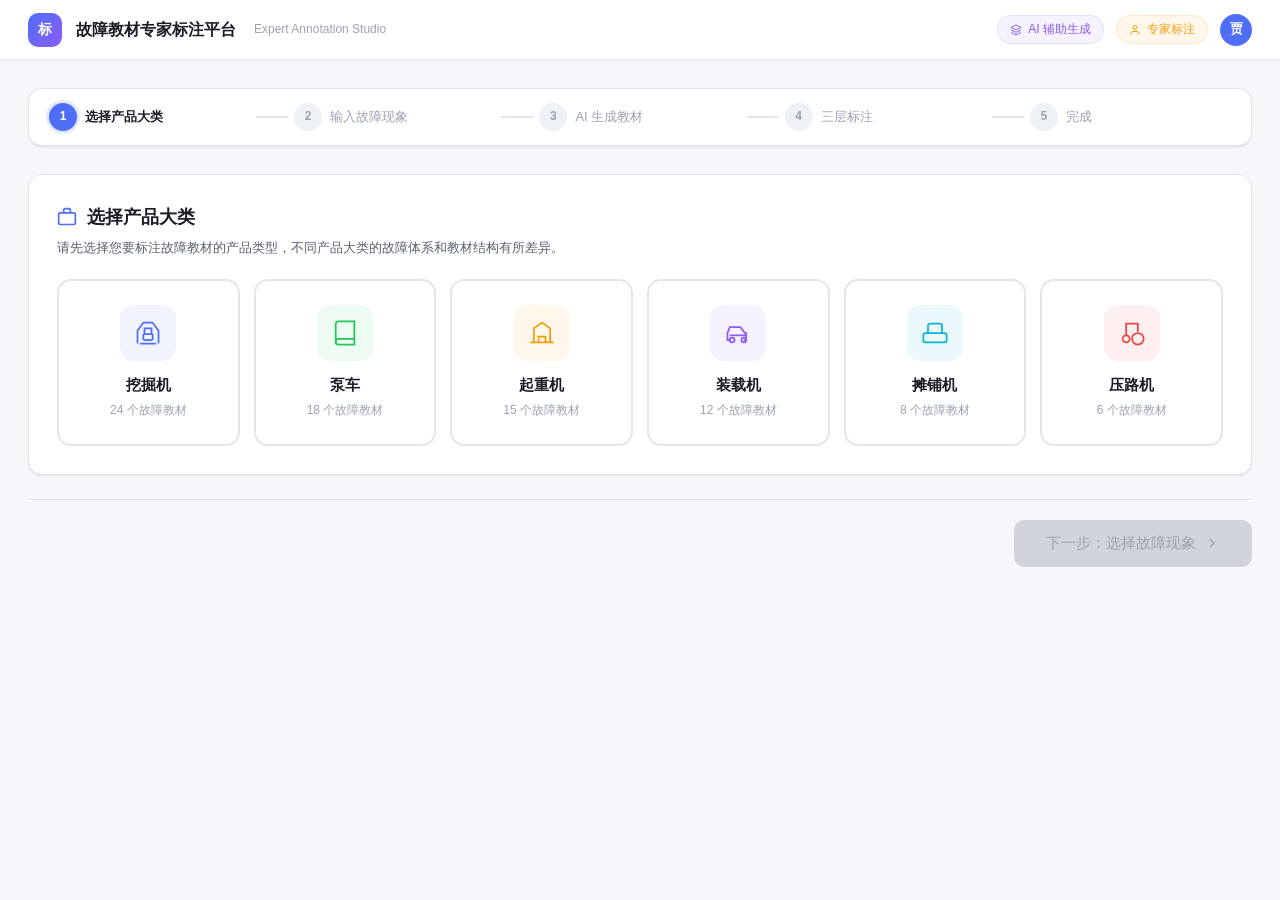
==== commit 44d4563c: "feat: 增加产品大类选择步骤并切换为浅色主题 - 新增第一步：产品大类选择（挖掘机、泵车、起重机、装载机、摊铺机、压路机） - 每个产品大类对应不同的故障现象列表 - 主题色从深色切换为浅色（白色" ====
--- a/index.html
+++ b/index.html
@@ -7,37 +7,38 @@
   <link rel="stylesheet" href="https://fonts.googleapis.cn/css2?family=Inter:wght@400;500;600;700&family=Noto+Sans+SC:wght@400;500;600;700&display=swap" />
   <style>
     :root {
-      --bg-primary: #0f1117;
-      --bg-secondary: #161922;
-      --bg-card: #1c1f2e;
-      --bg-card-hover: #232738;
-      --bg-input: #1a1d2b;
-      --bg-tag: #252840;
-      --border-primary: #2a2e42;
+      --bg-primary: #f5f7fa;
+      --bg-secondary: #ffffff;
+      --bg-card: #ffffff;
+      --bg-card-hover: #f8f9fb;
+      --bg-input: #f0f2f5;
+      --bg-tag: #eef1f6;
+      --border-primary: #e2e6ed;
       --border-active: #4f6ef7;
-      --border-success: #34d399;
-      --border-warning: #fbbf24;
-      --border-danger: #f87171;
-      --text-primary: #e8eaed;
-      --text-secondary: #9ca3b0;
-      --text-muted: #6b7280;
+      --border-success: #22c55e;
+      --border-warning: #f59e0b;
+      --border-danger: #ef4444;
+      --text-primary: #1a1d26;
+      --text-secondary: #5a6070;
+      --text-muted: #9ca3b0;
       --accent-blue: #4f6ef7;
-      --accent-blue-hover: #6383ff;
-      --accent-green: #34d399;
-      --accent-green-dim: rgba(52, 211, 153, 0.12);
-      --accent-orange: #fb923c;
-      --accent-orange-dim: rgba(251, 146, 60, 0.12);
-      --accent-red: #f87171;
-      --accent-red-dim: rgba(248, 113, 113, 0.12);
-      --accent-purple: #a78bfa;
-      --accent-purple-dim: rgba(167, 139, 250, 0.12);
-      --accent-cyan: #22d3ee;
-      --accent-cyan-dim: rgba(34, 211, 238, 0.12);
+      --accent-blue-hover: #3b5de7;
+      --accent-green: #22c55e;
+      --accent-green-dim: rgba(34, 197, 94, 0.08);
+      --accent-orange: #f59e0b;
+      --accent-orange-dim: rgba(245, 158, 11, 0.08);
+      --accent-red: #ef4444;
+      --accent-red-dim: rgba(239, 68, 68, 0.08);
+      --accent-purple: #8b5cf6;
+      --accent-purple-dim: rgba(139, 92, 246, 0.08);
+      --accent-cyan: #06b6d4;
+      --accent-cyan-dim: rgba(6, 182, 212, 0.08);
       --radius-sm: 6px;
       --radius-md: 10px;
       --radius-lg: 14px;
-      --shadow-card: 0 2px 12px rgba(0,0,0,0.25);
-      --shadow-float: 0 8px 32px rgba(0,0,0,0.4);
+      --shadow-card: 0 1px 3px rgba(0,0,0,0.06), 0 1px 2px rgba(0,0,0,0.04);
+      --shadow-float: 0 10px 40px rgba(0,0,0,0.1);
+      --shadow-card-hover: 0 4px 12px rgba(0,0,0,0.08);
       --transition: 0.2s ease;
     }
 
@@ -51,14 +52,13 @@
       line-height: 1.6;
     }
 
-    /* ===== Layout ===== */
     .app-container {
       display: flex;
       flex-direction: column;
       min-height: 100vh;
     }
 
-    /* ===== Header ===== */
+    /* Header */
     .app-header {
       display: flex;
       align-items: center;
@@ -70,6 +70,7 @@
       position: sticky;
       top: 0;
       z-index: 100;
+      box-shadow: 0 1px 2px rgba(0,0,0,0.04);
     }
 
     .header-left {
@@ -79,10 +80,10 @@
     }
 
     .header-logo {
-      width: 32px;
-      height: 32px;
-      border-radius: 8px;
-      background: linear-gradient(135deg, #4f6ef7, #a78bfa);
+      width: 34px;
+      height: 34px;
+      border-radius: 10px;
+      background: linear-gradient(135deg, #4f6ef7, #8b5cf6);
       display: flex;
       align-items: center;
       justify-content: center;
@@ -91,23 +92,10 @@
       color: #fff;
     }
 
-    .header-title {
-      font-size: 16px;
-      font-weight: 600;
-      color: var(--text-primary);
-    }
-
-    .header-subtitle {
-      font-size: 12px;
-      color: var(--text-muted);
-      margin-left: 4px;
-    }
-
-    .header-right {
-      display: flex;
-      align-items: center;
-      gap: 12px;
-    }
+    .header-title { font-size: 16px; font-weight: 600; color: var(--text-primary); }
+    .header-subtitle { font-size: 12px; color: var(--text-muted); margin-left: 4px; }
+
+    .header-right { display: flex; align-items: center; gap: 12px; }
 
     .header-badge {
       display: inline-flex;
@@ -119,397 +107,244 @@
       font-weight: 500;
     }
 
-    .badge-ai {
-      background: var(--accent-purple-dim);
-      color: var(--accent-purple);
-      border: 1px solid rgba(167, 139, 250, 0.2);
-    }
-
-    .badge-expert {
-      background: var(--accent-orange-dim);
-      color: var(--accent-orange);
-      border: 1px solid rgba(251, 146, 60, 0.2);
-    }
+    .badge-ai { background: var(--accent-purple-dim); color: var(--accent-purple); border: 1px solid rgba(139,92,246,0.15); }
+    .badge-expert { background: var(--accent-orange-dim); color: var(--accent-orange); border: 1px solid rgba(245,158,11,0.15); }
 
     .user-avatar {
-      width: 32px;
-      height: 32px;
-      border-radius: 50%;
+      width: 32px; height: 32px; border-radius: 50%;
       background: var(--accent-blue);
-      display: flex;
-      align-items: center;
-      justify-content: center;
-      font-size: 13px;
-      font-weight: 600;
-      color: #fff;
-      cursor: pointer;
-    }
-
-    /* ===== Main Content ===== */
+      display: flex; align-items: center; justify-content: center;
+      font-size: 13px; font-weight: 600; color: #fff; cursor: pointer;
+    }
+
+    /* Main */
     .main-content {
-      flex: 1;
-      padding: 28px;
-      max-width: 1400px;
-      margin: 0 auto;
-      width: 100%;
-    }
-
-    /* ===== Step Progress ===== */
+      flex: 1; padding: 28px;
+      max-width: 1400px; margin: 0 auto; width: 100%;
+    }
+
+    /* Step Progress */
     .step-progress {
-      display: flex;
-      align-items: center;
-      gap: 0;
+      display: flex; align-items: center; gap: 0;
       margin-bottom: 28px;
       background: var(--bg-secondary);
       border-radius: var(--radius-lg);
-      padding: 16px 24px;
+      padding: 14px 20px;
       border: 1px solid var(--border-primary);
+      box-shadow: var(--shadow-card);
     }
 
     .step-item {
-      display: flex;
-      align-items: center;
-      gap: 10px;
-      cursor: pointer;
-      flex: 1;
+      display: flex; align-items: center; gap: 8px;
+      cursor: pointer; flex: 1;
     }
 
     .step-num {
-      width: 30px;
-      height: 30px;
-      border-radius: 50%;
-      display: flex;
-      align-items: center;
-      justify-content: center;
-      font-size: 13px;
-      font-weight: 600;
-      transition: var(--transition);
-      flex-shrink: 0;
+      width: 28px; height: 28px; border-radius: 50%;
+      display: flex; align-items: center; justify-content: center;
+      font-size: 12px; font-weight: 600; transition: var(--transition); flex-shrink: 0;
     }
 
     .step-item.active .step-num {
-      background: var(--accent-blue);
-      color: #fff;
-      box-shadow: 0 0 0 3px rgba(79, 110, 247, 0.25);
-    }
-
-    .step-item.completed .step-num {
-      background: var(--accent-green);
-      color: #fff;
-    }
-
-    .step-item.pending .step-num {
-      background: var(--bg-tag);
-      color: var(--text-muted);
-    }
-
-    .step-label {
-      font-size: 13px;
-      font-weight: 500;
-      color: var(--text-muted);
-      white-space: nowrap;
-    }
-
-    .step-item.active .step-label { color: var(--text-primary); }
+      background: var(--accent-blue); color: #fff;
+      box-shadow: 0 0 0 3px rgba(79,110,247,0.15);
+    }
+    .step-item.completed .step-num { background: var(--accent-green); color: #fff; }
+    .step-item.pending .step-num { background: var(--bg-tag); color: var(--text-muted); }
+
+    .step-label { font-size: 13px; font-weight: 500; color: var(--text-muted); white-space: nowrap; }
+    .step-item.active .step-label { color: var(--text-primary); font-weight: 600; }
     .step-item.completed .step-label { color: var(--accent-green); }
 
-    .step-connector {
-      flex: 0 0 40px;
-      height: 2px;
-      background: var(--border-primary);
-      margin: 0 8px;
-    }
-
-    .step-connector.done {
-      background: var(--accent-green);
-    }
-
-    /* ===== Panels ===== */
-    .panel {
-      display: none;
-    }
-
-    .panel.visible {
-      display: block;
-      animation: fadeIn 0.3s ease;
-    }
+    .step-connector { flex: 0 0 32px; height: 2px; background: var(--border-primary); margin: 0 6px; }
+    .step-connector.done { background: var(--accent-green); }
+
+    /* Panels */
+    .panel { display: none; }
+    .panel.visible { display: block; animation: fadeIn 0.3s ease; }
 
     @keyframes fadeIn {
       from { opacity: 0; transform: translateY(8px); }
       to { opacity: 1; transform: translateY(0); }
     }
 
-    /* ===== Panel 1: Fault Selection ===== */
-    .fault-input-section {
+    /* Card base */
+    .card-section {
       background: var(--bg-card);
       border: 1px solid var(--border-primary);
       border-radius: var(--radius-lg);
       padding: 28px;
       margin-bottom: 20px;
+      box-shadow: var(--shadow-card);
     }
 
     .section-title {
-      font-size: 18px;
-      font-weight: 600;
-      margin-bottom: 6px;
-      display: flex;
-      align-items: center;
-      gap: 10px;
-    }
-
-    .section-desc {
-      font-size: 13px;
-      color: var(--text-secondary);
-      margin-bottom: 20px;
-    }
-
-    .search-box {
-      position: relative;
-      margin-bottom: 16px;
-    }
+      font-size: 18px; font-weight: 600; margin-bottom: 6px;
+      display: flex; align-items: center; gap: 10px;
+    }
+
+    .section-desc { font-size: 13px; color: var(--text-secondary); margin-bottom: 20px; }
+
+    /* Search Box */
+    .search-box { position: relative; margin-bottom: 16px; }
 
     .search-box input {
-      width: 100%;
-      padding: 12px 16px 12px 42px;
+      width: 100%; padding: 12px 16px 12px 42px;
       border-radius: var(--radius-md);
       border: 1px solid var(--border-primary);
-      background: var(--bg-input);
-      color: var(--text-primary);
-      font-size: 14px;
-      outline: none;
-      transition: var(--transition);
+      background: var(--bg-input); color: var(--text-primary);
+      font-size: 14px; outline: none; transition: var(--transition);
     }
 
     .search-box input:focus {
       border-color: var(--accent-blue);
-      box-shadow: 0 0 0 3px rgba(79, 110, 247, 0.15);
-    }
-
-    .search-box input::placeholder {
+      box-shadow: 0 0 0 3px rgba(79,110,247,0.1);
+    }
+
+    .search-box input::placeholder { color: var(--text-muted); }
+
+    .search-icon {
+      position: absolute; left: 14px; top: 50%; transform: translateY(-50%);
       color: var(--text-muted);
     }
 
-    .search-icon {
-      position: absolute;
-      left: 14px;
-      top: 50%;
-      transform: translateY(-50%);
-      color: var(--text-muted);
-    }
-
-    .fault-tags {
-      display: flex;
-      flex-wrap: wrap;
-      gap: 10px;
-    }
-
-    .fault-tag {
-      padding: 8px 16px;
-      border-radius: 20px;
-      font-size: 13px;
-      font-weight: 500;
+    /* Tags */
+    .tags-row { display: flex; flex-wrap: wrap; gap: 10px; }
+
+    .tag-item {
+      padding: 8px 16px; border-radius: 20px;
+      font-size: 13px; font-weight: 500; cursor: pointer;
+      transition: var(--transition);
+      border: 1px solid var(--border-primary);
+      background: var(--bg-tag); color: var(--text-secondary);
+      display: flex; align-items: center; gap: 6px;
+    }
+
+    .tag-item:hover {
+      border-color: var(--accent-blue); color: var(--text-primary);
+      background: rgba(79,110,247,0.06);
+    }
+
+    .tag-item.selected {
+      border-color: var(--accent-blue);
+      background: rgba(79,110,247,0.1); color: var(--accent-blue);
+    }
+
+    .tag-item .dot { width: 6px; height: 6px; border-radius: 50%; }
+    .dot-exists { background: var(--accent-green); }
+    .dot-new { background: var(--accent-orange); }
+
+    /* Product Category Cards */
+    .category-grid {
+      display: grid;
+      grid-template-columns: repeat(auto-fill, minmax(180px, 1fr));
+      gap: 14px;
+    }
+
+    .category-card {
+      border: 2px solid var(--border-primary);
+      border-radius: var(--radius-lg);
+      padding: 24px 16px;
+      text-align: center;
       cursor: pointer;
       transition: var(--transition);
+      background: var(--bg-card);
+    }
+
+    .category-card:hover {
+      border-color: var(--accent-blue);
+      background: rgba(79,110,247,0.03);
+      box-shadow: var(--shadow-card-hover);
+      transform: translateY(-2px);
+    }
+
+    .category-card.selected {
+      border-color: var(--accent-blue);
+      background: rgba(79,110,247,0.06);
+      box-shadow: 0 0 0 3px rgba(79,110,247,0.1);
+    }
+
+    .category-icon {
+      width: 56px; height: 56px; border-radius: 14px;
+      margin: 0 auto 12px;
+      display: flex; align-items: center; justify-content: center;
+      font-size: 28px;
+    }
+
+    .category-name { font-size: 15px; font-weight: 600; color: var(--text-primary); }
+    .category-count { font-size: 12px; color: var(--text-muted); margin-top: 4px; }
+
+    /* Material Status Card */
+    .material-status { border-radius: var(--radius-md); padding: 20px; margin-top: 20px; display: none; }
+    .material-status.show { display: block; }
+
+    .material-status.exists-status {
+      background: var(--accent-green-dim); border: 1px solid rgba(34,197,94,0.15);
+    }
+    .material-status.new-status {
+      background: var(--accent-orange-dim); border: 1px solid rgba(245,158,11,0.15);
+    }
+
+    .status-header { display: flex; align-items: center; gap: 10px; margin-bottom: 10px; }
+
+    .status-icon {
+      width: 36px; height: 36px; border-radius: 50%;
+      display: flex; align-items: center; justify-content: center; font-size: 18px;
+    }
+
+    .exists-status .status-icon { background: rgba(34,197,94,0.12); color: var(--accent-green); }
+    .new-status .status-icon { background: rgba(245,158,11,0.12); color: var(--accent-orange); }
+
+    .status-title { font-size: 15px; font-weight: 600; }
+    .exists-status .status-title { color: #16a34a; }
+    .new-status .status-title { color: #d97706; }
+
+    .status-body { font-size: 13px; color: var(--text-secondary); line-height: 1.7; }
+    .status-meta { display: flex; gap: 20px; margin-top: 12px; flex-wrap: wrap; }
+
+    .meta-item {
+      display: flex; align-items: center; gap: 6px;
+      font-size: 12px; color: var(--text-muted);
+    }
+    .meta-item strong { color: var(--text-secondary); font-weight: 600; }
+
+    /* Buttons */
+    .btn {
+      display: inline-flex; align-items: center; gap: 8px;
+      padding: 10px 22px; border-radius: var(--radius-md);
+      font-size: 14px; font-weight: 500; cursor: pointer;
+      border: none; transition: var(--transition);
+    }
+
+    .btn-primary { background: var(--accent-blue); color: #fff; }
+    .btn-primary:hover { background: var(--accent-blue-hover); box-shadow: 0 4px 16px rgba(79,110,247,0.25); }
+    .btn-primary:disabled { background: #d1d5db; color: #9ca3af; cursor: not-allowed; box-shadow: none; }
+
+    .btn-secondary {
+      background: var(--bg-secondary); color: var(--text-secondary);
       border: 1px solid var(--border-primary);
-      background: var(--bg-tag);
-      color: var(--text-secondary);
-      display: flex;
-      align-items: center;
-      gap: 6px;
-    }
-
-    .fault-tag:hover {
-      border-color: var(--accent-blue);
-      color: var(--text-primary);
-      background: rgba(79, 110, 247, 0.08);
-    }
-
-    .fault-tag.selected {
-      border-color: var(--accent-blue);
-      background: rgba(79, 110, 247, 0.12);
-      color: var(--accent-blue);
-    }
-
-    .fault-tag .tag-status {
-      width: 6px;
-      height: 6px;
-      border-radius: 50%;
-    }
-
-    .tag-status.exists { background: var(--accent-green); }
-    .tag-status.new { background: var(--accent-orange); }
-
-    /* Material Status Card */
-    .material-status {
-      border-radius: var(--radius-md);
-      padding: 20px;
-      margin-top: 20px;
-      display: none;
-    }
-
-    .material-status.show { display: block; }
-
-    .material-status.exists-status {
-      background: var(--accent-green-dim);
-      border: 1px solid rgba(52, 211, 153, 0.2);
-    }
-
-    .material-status.new-status {
-      background: var(--accent-orange-dim);
-      border: 1px solid rgba(251, 146, 60, 0.2);
-    }
-
-    .status-header {
-      display: flex;
-      align-items: center;
-      gap: 10px;
-      margin-bottom: 10px;
-    }
-
-    .status-icon {
-      width: 36px;
-      height: 36px;
-      border-radius: 50%;
-      display: flex;
-      align-items: center;
-      justify-content: center;
-      font-size: 18px;
-    }
-
-    .exists-status .status-icon {
-      background: rgba(52, 211, 153, 0.2);
-      color: var(--accent-green);
-    }
-
-    .new-status .status-icon {
-      background: rgba(251, 146, 60, 0.2);
-      color: var(--accent-orange);
-    }
-
-    .status-title {
-      font-size: 15px;
-      font-weight: 600;
-    }
-
-    .exists-status .status-title { color: var(--accent-green); }
-    .new-status .status-title { color: var(--accent-orange); }
-
-    .status-body {
-      font-size: 13px;
-      color: var(--text-secondary);
-      line-height: 1.7;
-    }
-
-    .status-meta {
-      display: flex;
-      gap: 20px;
-      margin-top: 12px;
-      flex-wrap: wrap;
-    }
-
-    .meta-item {
-      display: flex;
-      align-items: center;
-      gap: 6px;
-      font-size: 12px;
-      color: var(--text-muted);
-    }
-
-    .meta-item strong {
-      color: var(--text-secondary);
-      font-weight: 600;
-    }
-
-    /* ===== Buttons ===== */
-    .btn {
-      display: inline-flex;
-      align-items: center;
-      gap: 8px;
-      padding: 10px 22px;
-      border-radius: var(--radius-md);
-      font-size: 14px;
-      font-weight: 500;
-      cursor: pointer;
-      border: none;
-      transition: var(--transition);
-    }
-
-    .btn-primary {
-      background: var(--accent-blue);
-      color: #fff;
-    }
-
-    .btn-primary:hover {
-      background: var(--accent-blue-hover);
-      box-shadow: 0 4px 16px rgba(79, 110, 247, 0.3);
-    }
-
-    .btn-primary:disabled {
-      background: var(--bg-tag);
-      color: var(--text-muted);
-      cursor: not-allowed;
-      box-shadow: none;
-    }
-
-    .btn-secondary {
-      background: var(--bg-tag);
-      color: var(--text-secondary);
-      border: 1px solid var(--border-primary);
-    }
-
-    .btn-secondary:hover {
-      border-color: var(--text-muted);
-      color: var(--text-primary);
-    }
-
-    .btn-danger {
-      background: var(--accent-red-dim);
-      color: var(--accent-red);
-      border: 1px solid rgba(248, 113, 113, 0.2);
-    }
-
-    .btn-danger:hover {
-      background: rgba(248, 113, 113, 0.2);
-    }
-
-    .btn-success {
-      background: var(--accent-green-dim);
-      color: var(--accent-green);
-      border: 1px solid rgba(52, 211, 153, 0.2);
-    }
-
-    .btn-success:hover {
-      background: rgba(52, 211, 153, 0.2);
-    }
-
-    .btn-sm {
-      padding: 6px 14px;
-      font-size: 12px;
-    }
-
-    .btn-lg {
-      padding: 14px 32px;
-      font-size: 15px;
-    }
+    }
+    .btn-secondary:hover { border-color: #c0c5cf; color: var(--text-primary); }
+
+    .btn-danger { background: var(--accent-red-dim); color: var(--accent-red); border: 1px solid rgba(239,68,68,0.15); }
+    .btn-danger:hover { background: rgba(239,68,68,0.12); }
+
+    .btn-success { background: var(--accent-green-dim); color: var(--accent-green); border: 1px solid rgba(34,197,94,0.15); }
+    .btn-success:hover { background: rgba(34,197,94,0.12); }
+
+    .btn-sm { padding: 6px 14px; font-size: 12px; }
+    .btn-lg { padding: 14px 32px; font-size: 15px; }
 
     .action-bar {
-      display: flex;
-      align-items: center;
-      justify-content: space-between;
-      margin-top: 24px;
-      padding-top: 20px;
-      border-top: 1px solid var(--border-primary);
-    }
-
-    /* ===== Panel 2: AI Generation ===== */
-    .ai-generating {
-      text-align: center;
-      padding: 60px 20px;
-    }
+      display: flex; align-items: center; justify-content: space-between;
+      margin-top: 24px; padding-top: 20px; border-top: 1px solid var(--border-primary);
+    }
+
+    /* AI Generating */
+    .ai-generating { text-align: center; padding: 60px 20px; }
 
     .ai-spinner {
-      width: 56px;
-      height: 56px;
+      width: 56px; height: 56px;
       border: 3px solid var(--border-primary);
       border-top-color: var(--accent-blue);
       border-radius: 50%;
@@ -517,670 +352,320 @@
       animation: spin 1s linear infinite;
     }
 
-    @keyframes spin {
-      to { transform: rotate(360deg); }
-    }
-
-    .ai-gen-title {
-      font-size: 18px;
-      font-weight: 600;
-      margin-bottom: 8px;
-    }
-
-    .ai-gen-desc {
-      font-size: 13px;
-      color: var(--text-secondary);
-    }
-
-    .gen-progress {
-      margin-top: 24px;
-      max-width: 400px;
-      margin-left: auto;
-      margin-right: auto;
-    }
-
-    .progress-bar {
-      height: 4px;
-      background: var(--border-primary);
-      border-radius: 2px;
-      overflow: hidden;
-    }
+    @keyframes spin { to { transform: rotate(360deg); } }
+
+    .ai-gen-title { font-size: 18px; font-weight: 600; margin-bottom: 8px; }
+    .ai-gen-desc { font-size: 13px; color: var(--text-secondary); }
+
+    .gen-progress { margin-top: 24px; max-width: 400px; margin-left: auto; margin-right: auto; }
+
+    .progress-bar { height: 4px; background: var(--border-primary); border-radius: 2px; overflow: hidden; }
 
     .progress-fill {
       height: 100%;
       background: linear-gradient(90deg, var(--accent-blue), var(--accent-purple));
-      border-radius: 2px;
-      transition: width 0.5s ease;
-    }
-
-    .progress-text {
-      font-size: 12px;
-      color: var(--text-muted);
-      margin-top: 8px;
-    }
-
-    /* AI Generated Preview */
-    .gen-result {
-      display: none;
-    }
-
+      border-radius: 2px; transition: width 0.5s ease;
+    }
+
+    .progress-text { font-size: 12px; color: var(--text-muted); margin-top: 8px; }
+
+    .gen-result { display: none; }
     .gen-result.show { display: block; }
 
     .gen-summary {
-      background: var(--bg-card);
+      background: var(--bg-card); border: 1px solid var(--border-primary);
+      border-radius: var(--radius-lg); padding: 24px; margin-bottom: 20px;
+      box-shadow: var(--shadow-card);
+    }
+
+    .gen-summary-header {
+      display: flex; align-items: center; justify-content: space-between; margin-bottom: 16px;
+    }
+
+    .gen-stats { display: flex; gap: 24px; }
+    .gen-stat { text-align: center; }
+    .gen-stat-num { font-size: 24px; font-weight: 700; color: var(--accent-blue); }
+    .gen-stat-label { font-size: 11px; color: var(--text-muted); margin-top: 2px; }
+
+    .gen-content-preview {
+      background: var(--bg-input); border-radius: var(--radius-md);
+      padding: 16px; font-size: 13px; line-height: 1.8;
+      color: var(--text-secondary); max-height: 200px; overflow-y: auto;
       border: 1px solid var(--border-primary);
-      border-radius: var(--radius-lg);
-      padding: 24px;
-      margin-bottom: 20px;
-    }
-
-    .gen-summary-header {
-      display: flex;
-      align-items: center;
-      justify-content: space-between;
-      margin-bottom: 16px;
-    }
-
-    .gen-stats {
-      display: flex;
-      gap: 20px;
-    }
-
-    .gen-stat {
-      text-align: center;
-    }
-
-    .gen-stat-num {
-      font-size: 24px;
-      font-weight: 700;
-      color: var(--accent-blue);
-    }
-
-    .gen-stat-label {
-      font-size: 11px;
-      color: var(--text-muted);
-      margin-top: 2px;
-    }
-
-    .gen-content-preview {
-      background: var(--bg-input);
-      border-radius: var(--radius-md);
-      padding: 16px;
-      font-size: 13px;
-      line-height: 1.8;
-      color: var(--text-secondary);
-      max-height: 200px;
-      overflow-y: auto;
-    }
-
-    /* ===== Panel 3: Three-Layer Annotation ===== */
+    }
+
+    /* Layer Tabs */
     .layer-tabs {
-      display: flex;
-      gap: 0;
-      background: var(--bg-secondary);
-      border-radius: var(--radius-lg);
-      padding: 4px;
-      margin-bottom: 24px;
+      display: flex; gap: 0;
+      background: var(--bg-input); border-radius: var(--radius-lg);
+      padding: 4px; margin-bottom: 24px;
       border: 1px solid var(--border-primary);
     }
 
     .layer-tab {
-      flex: 1;
-      padding: 12px 16px;
-      text-align: center;
-      border-radius: var(--radius-md);
-      cursor: pointer;
-      transition: var(--transition);
-      font-size: 13px;
-      font-weight: 500;
-      color: var(--text-muted);
-      position: relative;
-    }
-
-    .layer-tab:hover {
-      color: var(--text-secondary);
-      background: var(--bg-tag);
-    }
+      flex: 1; padding: 12px 16px; text-align: center;
+      border-radius: var(--radius-md); cursor: pointer;
+      transition: var(--transition); font-size: 13px; font-weight: 500;
+      color: var(--text-muted); position: relative;
+    }
+
+    .layer-tab:hover { color: var(--text-secondary); background: var(--bg-secondary); }
 
     .layer-tab.active {
-      background: var(--accent-blue);
-      color: #fff;
-      box-shadow: 0 2px 8px rgba(79, 110, 247, 0.3);
+      background: var(--accent-blue); color: #fff;
+      box-shadow: 0 2px 8px rgba(79,110,247,0.25);
     }
 
     .layer-tab .tab-badge {
-      position: absolute;
-      top: 6px;
-      right: 16px;
-      width: 18px;
-      height: 18px;
-      border-radius: 50%;
-      font-size: 10px;
-      display: flex;
-      align-items: center;
-      justify-content: center;
+      position: absolute; top: 6px; right: 16px;
+      width: 18px; height: 18px; border-radius: 50%;
+      font-size: 10px; display: flex; align-items: center; justify-content: center;
       font-weight: 600;
     }
 
-    .layer-tab.active .tab-badge {
-      background: rgba(255,255,255,0.2);
-      color: #fff;
-    }
-
-    .layer-tab:not(.active) .tab-badge {
-      background: var(--bg-tag);
-      color: var(--text-muted);
-    }
-
-    .layer-tab.completed-tab {
-      background: var(--accent-green-dim);
-      color: var(--accent-green);
-    }
-
-    .layer-tab.completed-tab .tab-badge {
-      background: rgba(52, 211, 153, 0.2);
-      color: var(--accent-green);
-    }
-
-    .layer-content {
-      display: none;
-    }
-
-    .layer-content.visible {
-      display: block;
-      animation: fadeIn 0.25s ease;
-    }
-
-    /* Layer 1: Root Cause List */
+    .layer-tab.active .tab-badge { background: rgba(255,255,255,0.2); color: #fff; }
+    .layer-tab:not(.active) .tab-badge { background: var(--bg-tag); color: var(--text-muted); }
+
+    .layer-tab.completed-tab { background: var(--accent-green-dim); color: var(--accent-green); }
+    .layer-tab.completed-tab .tab-badge { background: rgba(34,197,94,0.12); color: var(--accent-green); }
+
+    .layer-content { display: none; }
+    .layer-content.visible { display: block; animation: fadeIn 0.25s ease; }
+
     .layer-header {
-      display: flex;
-      align-items: flex-start;
-      justify-content: space-between;
-      margin-bottom: 20px;
-    }
-
-    .layer-title-area h3 {
-      font-size: 16px;
-      font-weight: 600;
-      margin-bottom: 4px;
-    }
-
-    .layer-title-area p {
-      font-size: 13px;
-      color: var(--text-secondary);
-    }
-
-    .layer-actions {
-      display: flex;
-      gap: 8px;
-      flex-shrink: 0;
-    }
-
-    .root-cause-list {
-      display: flex;
-      flex-direction: column;
-      gap: 10px;
-    }
+      display: flex; align-items: flex-start; justify-content: space-between; margin-bottom: 20px;
+    }
+
+    .layer-title-area h3 { font-size: 16px; font-weight: 600; margin-bottom: 4px; }
+    .layer-title-area p { font-size: 13px; color: var(--text-secondary); }
+    .layer-actions { display: flex; gap: 8px; flex-shrink: 0; }
+
+    /* Cause Card */
+    .root-cause-list { display: flex; flex-direction: column; gap: 10px; }
 
     .cause-card {
-      background: var(--bg-card);
-      border: 1px solid var(--border-primary);
-      border-radius: var(--radius-md);
-      padding: 16px 18px;
-      transition: var(--transition);
-      cursor: default;
-    }
-
-    .cause-card:hover {
-      border-color: var(--border-active);
-      background: var(--bg-card-hover);
-    }
-
-    .cause-card.deleted {
-      opacity: 0.4;
-      text-decoration: line-through;
-      border-color: var(--border-danger);
-    }
-
-    .cause-card.modified {
-      border-color: var(--border-warning);
-    }
-
-    .cause-top {
-      display: flex;
-      align-items: flex-start;
-      gap: 12px;
-    }
-
-    .cause-checkbox {
-      margin-top: 2px;
-      flex-shrink: 0;
-    }
-
-    .cause-checkbox input[type="checkbox"] {
-      width: 18px;
-      height: 18px;
-      accent-color: var(--accent-blue);
-      cursor: pointer;
-    }
-
-    .cause-body {
-      flex: 1;
-      min-width: 0;
-    }
-
-    .cause-title {
-      font-size: 14px;
-      font-weight: 500;
-      margin-bottom: 4px;
-      display: flex;
-      align-items: center;
-      gap: 8px;
-    }
-
-    .cause-title-text {
-      flex: 1;
-    }
-
-    .cause-desc {
-      font-size: 12px;
-      color: var(--text-muted);
-      line-height: 1.6;
-    }
+      background: var(--bg-card); border: 1px solid var(--border-primary);
+      border-radius: var(--radius-md); padding: 16px 18px;
+      transition: var(--transition); cursor: default;
+      box-shadow: var(--shadow-card);
+    }
+
+    .cause-card:hover { border-color: var(--border-active); background: var(--bg-card-hover); }
+    .cause-card.deleted { opacity: 0.45; text-decoration: line-through; border-color: var(--border-danger); }
+    .cause-card.modified { border-color: var(--border-warning); }
+
+    .cause-top { display: flex; align-items: flex-start; gap: 12px; }
+
+    .cause-checkbox { margin-top: 2px; flex-shrink: 0; }
+    .cause-checkbox input[type="checkbox"] { width: 18px; height: 18px; accent-color: var(--accent-blue); cursor: pointer; }
+
+    .cause-body { flex: 1; min-width: 0; }
+
+    .cause-title { font-size: 14px; font-weight: 500; margin-bottom: 4px; display: flex; align-items: center; gap: 8px; }
+    .cause-title-text { flex: 1; }
+    .cause-desc { font-size: 12px; color: var(--text-muted); line-height: 1.6; }
 
     .cause-badge {
-      display: inline-flex;
-      padding: 2px 8px;
-      border-radius: 10px;
-      font-size: 11px;
-      font-weight: 500;
-    }
-
-    .badge-keep {
-      background: var(--accent-green-dim);
-      color: var(--accent-green);
-    }
-
-    .badge-delete {
-      background: var(--accent-red-dim);
-      color: var(--accent-red);
-    }
-
-    .badge-modify {
-      background: var(--accent-orange-dim);
-      color: var(--accent-orange);
-    }
-
-    .badge-new {
-      background: var(--accent-cyan-dim);
-      color: var(--accent-cyan);
-    }
-
-    .cause-actions {
-      display: flex;
-      gap: 6px;
-      flex-shrink: 0;
-    }
+      display: inline-flex; padding: 2px 8px; border-radius: 10px;
+      font-size: 11px; font-weight: 500;
+    }
+
+    .badge-keep { background: var(--accent-green-dim); color: var(--accent-green); }
+    .badge-delete { background: var(--accent-red-dim); color: var(--accent-red); }
+    .badge-modify { background: var(--accent-orange-dim); color: var(--accent-orange); }
+    .badge-new { background: var(--accent-cyan-dim); color: var(--accent-cyan); }
+
+    .cause-actions { display: flex; gap: 6px; flex-shrink: 0; }
 
     .cause-action-btn {
-      width: 30px;
-      height: 30px;
-      border-radius: 6px;
-      display: flex;
-      align-items: center;
-      justify-content: center;
-      cursor: pointer;
-      border: 1px solid var(--border-primary);
-      background: var(--bg-tag);
-      color: var(--text-muted);
-      font-size: 13px;
-      transition: var(--transition);
-    }
-
-    .cause-action-btn:hover {
-      border-color: var(--text-muted);
-      color: var(--text-primary);
-    }
-
-    .cause-action-btn.btn-keep:hover {
-      border-color: var(--accent-green);
-      color: var(--accent-green);
-      background: var(--accent-green-dim);
-    }
-
-    .cause-action-btn.btn-delete:hover {
-      border-color: var(--accent-red);
-      color: var(--accent-red);
-      background: var(--accent-red-dim);
-    }
-
-    .cause-action-btn.btn-edit:hover {
-      border-color: var(--accent-orange);
-      color: var(--accent-orange);
-      background: var(--accent-orange-dim);
-    }
-
-    .cause-action-btn.active-action {
-      border-color: var(--accent-blue);
-      color: var(--accent-blue);
-      background: rgba(79, 110, 247, 0.1);
-    }
-
-    /* Add new cause */
-    .add-cause-area {
-      margin-top: 12px;
-    }
-
-    .add-cause-input {
-      display: flex;
-      gap: 10px;
-    }
+      width: 30px; height: 30px; border-radius: 6px;
+      display: flex; align-items: center; justify-content: center;
+      cursor: pointer; border: 1px solid var(--border-primary);
+      background: var(--bg-secondary); color: var(--text-muted);
+      font-size: 13px; transition: var(--transition);
+    }
+
+    .cause-action-btn:hover { border-color: #bbb; color: var(--text-primary); }
+    .cause-action-btn.btn-keep:hover { border-color: var(--accent-green); color: var(--accent-green); background: var(--accent-green-dim); }
+    .cause-action-btn.btn-delete:hover { border-color: var(--accent-red); color: var(--accent-red); background: var(--accent-red-dim); }
+    .cause-action-btn.btn-edit:hover { border-color: var(--accent-orange); color: var(--accent-orange); background: var(--accent-orange-dim); }
+    .cause-action-btn.active-action { border-color: var(--accent-blue); color: var(--accent-blue); background: rgba(79,110,247,0.08); }
+
+    .add-cause-area { margin-top: 12px; }
+    .add-cause-input { display: flex; gap: 10px; }
 
     .add-cause-input input {
-      flex: 1;
-      padding: 10px 14px;
+      flex: 1; padding: 10px 14px;
       border-radius: var(--radius-md);
       border: 1px dashed var(--border-primary);
+      background: var(--bg-input); color: var(--text-primary);
+      font-size: 13px; outline: none; transition: var(--transition);
+    }
+
+    .add-cause-input input:focus { border-color: var(--accent-cyan); border-style: solid; }
+    .add-cause-input input::placeholder { color: var(--text-muted); }
+
+    /* Segment Card (Layer 2 & 3) */
+    .segment-list { display: flex; flex-direction: column; gap: 16px; }
+
+    .segment-card {
+      background: var(--bg-card); border: 1px solid var(--border-primary);
+      border-radius: var(--radius-md); overflow: hidden;
+      transition: var(--transition); box-shadow: var(--shadow-card);
+    }
+
+    .segment-card:hover { border-color: var(--border-active); }
+
+    .segment-header {
+      display: flex; align-items: center; justify-content: space-between;
+      padding: 14px 18px; border-bottom: 1px solid var(--border-primary);
       background: var(--bg-input);
-      color: var(--text-primary);
-      font-size: 13px;
-      outline: none;
-      transition: var(--transition);
-    }
-
-    .add-cause-input input:focus {
-      border-color: var(--accent-cyan);
-      border-style: solid;
-    }
-
-    .add-cause-input input::placeholder {
-      color: var(--text-muted);
-    }
-
-    /* Layer 2 & 3: Segment annotation */
-    .segment-list {
-      display: flex;
-      flex-direction: column;
-      gap: 16px;
-    }
-
-    .segment-card {
-      background: var(--bg-card);
-      border: 1px solid var(--border-primary);
+    }
+
+    .segment-label {
+      font-size: 13px; font-weight: 600;
+      display: flex; align-items: center; gap: 8px;
+    }
+
+    .segment-num {
+      width: 22px; height: 22px; border-radius: 50%;
+      background: var(--accent-blue); color: #fff;
+      display: flex; align-items: center; justify-content: center; font-size: 11px;
+    }
+
+    .segment-body { padding: 16px 18px; }
+
+    .segment-text {
+      font-size: 13px; line-height: 1.8; color: var(--text-secondary);
+      margin-bottom: 12px; padding: 12px;
+      background: var(--bg-input); border-radius: var(--radius-sm);
+      border-left: 3px solid var(--border-primary);
+    }
+
+    .segment-text.highlight { border-left-color: var(--accent-orange); background: var(--accent-orange-dim); }
+
+    .annotation-area { display: none; margin-top: 12px; }
+    .annotation-area.show { display: block; animation: fadeIn 0.2s ease; }
+
+    .annotation-label {
+      font-size: 12px; font-weight: 500; color: var(--accent-orange);
+      margin-bottom: 6px; display: flex; align-items: center; gap: 6px;
+    }
+
+    .annotation-textarea {
+      width: 100%; min-height: 80px; padding: 12px;
       border-radius: var(--radius-md);
-      overflow: hidden;
-      transition: var(--transition);
-    }
-
-    .segment-card:hover {
-      border-color: var(--border-active);
-    }
-
-    .segment-header {
-      display: flex;
-      align-items: center;
-      justify-content: space-between;
-      padding: 14px 18px;
-      border-bottom: 1px solid var(--border-primary);
-      background: rgba(255,255,255,0.02);
-    }
-
-    .segment-label {
-      font-size: 13px;
-      font-weight: 600;
-      display: flex;
-      align-items: center;
-      gap: 8px;
-    }
-
-    .segment-num {
-      width: 22px;
-      height: 22px;
-      border-radius: 50%;
-      background: var(--accent-blue);
-      color: #fff;
-      display: flex;
-      align-items: center;
-      justify-content: center;
-      font-size: 11px;
-    }
-
-    .segment-status {
-      display: flex;
-      align-items: center;
-      gap: 8px;
-    }
-
-    .segment-body {
-      padding: 16px 18px;
-    }
-
-    .segment-text {
-      font-size: 13px;
-      line-height: 1.8;
-      color: var(--text-secondary);
-      margin-bottom: 12px;
-      padding: 12px;
-      background: var(--bg-input);
-      border-radius: var(--radius-sm);
-      border-left: 3px solid var(--border-primary);
-    }
-
-    .segment-text.highlight {
-      border-left-color: var(--accent-orange);
-      background: var(--accent-orange-dim);
-    }
-
-    .annotation-area {
-      display: none;
-      margin-top: 12px;
-    }
-
-    .annotation-area.show {
-      display: block;
-      animation: fadeIn 0.2s ease;
-    }
-
-    .annotation-label {
-      font-size: 12px;
-      font-weight: 500;
-      color: var(--accent-orange);
-      margin-bottom: 6px;
-      display: flex;
-      align-items: center;
-      gap: 6px;
-    }
-
-    .annotation-textarea {
-      width: 100%;
-      min-height: 80px;
-      padding: 12px;
-      border-radius: var(--radius-md);
-      border: 1px solid rgba(251, 146, 60, 0.3);
-      background: var(--bg-input);
-      color: var(--text-primary);
-      font-size: 13px;
-      line-height: 1.7;
-      resize: vertical;
-      outline: none;
-      font-family: inherit;
+      border: 1px solid rgba(245,158,11,0.25);
+      background: var(--bg-secondary); color: var(--text-primary);
+      font-size: 13px; line-height: 1.7; resize: vertical; outline: none; font-family: inherit;
     }
 
     .annotation-textarea:focus {
       border-color: var(--accent-orange);
-      box-shadow: 0 0 0 3px rgba(251, 146, 60, 0.1);
-    }
-
-    .segment-actions {
-      display: flex;
-      gap: 8px;
-      margin-top: 10px;
-    }
+      box-shadow: 0 0 0 3px rgba(245,158,11,0.08);
+    }
+
+    .segment-actions { display: flex; gap: 8px; margin-top: 10px; }
 
     .seg-action-btn {
-      padding: 6px 14px;
-      border-radius: var(--radius-sm);
-      font-size: 12px;
-      font-weight: 500;
-      cursor: pointer;
+      padding: 6px 14px; border-radius: var(--radius-sm);
+      font-size: 12px; font-weight: 500; cursor: pointer;
       border: 1px solid var(--border-primary);
-      background: var(--bg-tag);
-      color: var(--text-secondary);
-      transition: var(--transition);
-      display: flex;
-      align-items: center;
-      gap: 5px;
-    }
-
-    .seg-action-btn:hover {
-      border-color: var(--text-muted);
-      color: var(--text-primary);
-    }
-
-    .seg-action-btn.approve:hover, .seg-action-btn.approve.active-seg {
-      border-color: var(--accent-green);
-      color: var(--accent-green);
-      background: var(--accent-green-dim);
-    }
-
-    .seg-action-btn.modify:hover, .seg-action-btn.modify.active-seg {
-      border-color: var(--accent-orange);
-      color: var(--accent-orange);
-      background: var(--accent-orange-dim);
-    }
-
-    .seg-action-btn.reject:hover, .seg-action-btn.reject.active-seg {
-      border-color: var(--accent-red);
-      color: var(--accent-red);
-      background: var(--accent-red-dim);
-    }
-
-    /* ===== Summary Stats ===== */
-    .annotation-stats {
-      display: flex;
-      gap: 12px;
-      margin-top: 20px;
-      flex-wrap: wrap;
-    }
+      background: var(--bg-secondary); color: var(--text-secondary);
+      transition: var(--transition); display: flex; align-items: center; gap: 5px;
+    }
+
+    .seg-action-btn:hover { border-color: #bbb; color: var(--text-primary); }
+    .seg-action-btn.approve:hover, .seg-action-btn.approve.active-seg { border-color: var(--accent-green); color: var(--accent-green); background: var(--accent-green-dim); }
+    .seg-action-btn.modify:hover, .seg-action-btn.modify.active-seg { border-color: var(--accent-orange); color: var(--accent-orange); background: var(--accent-orange-dim); }
+    .seg-action-btn.reject:hover, .seg-action-btn.reject.active-seg { border-color: var(--accent-red); color: var(--accent-red); background: var(--accent-red-dim); }
+
+    /* Stats */
+    .annotation-stats { display: flex; gap: 12px; margin-top: 20px; flex-wrap: wrap; }
 
     .stat-card {
-      background: var(--bg-card);
-      border: 1px solid var(--border-primary);
-      border-radius: var(--radius-md);
-      padding: 14px 18px;
-      display: flex;
-      align-items: center;
-      gap: 12px;
-      min-width: 160px;
+      background: var(--bg-card); border: 1px solid var(--border-primary);
+      border-radius: var(--radius-md); padding: 14px 18px;
+      display: flex; align-items: center; gap: 12px; min-width: 160px;
+      box-shadow: var(--shadow-card);
     }
 
     .stat-icon {
-      width: 36px;
-      height: 36px;
-      border-radius: 8px;
-      display: flex;
-      align-items: center;
-      justify-content: center;
-      font-size: 16px;
+      width: 36px; height: 36px; border-radius: 8px;
+      display: flex; align-items: center; justify-content: center; font-size: 16px;
     }
 
     .stat-icon.green { background: var(--accent-green-dim); color: var(--accent-green); }
     .stat-icon.red { background: var(--accent-red-dim); color: var(--accent-red); }
     .stat-icon.orange { background: var(--accent-orange-dim); color: var(--accent-orange); }
     .stat-icon.cyan { background: var(--accent-cyan-dim); color: var(--accent-cyan); }
-
-    .stat-info .stat-value {
-      font-size: 18px;
-      font-weight: 700;
-    }
-
-    .stat-info .stat-label {
-      font-size: 11px;
-      color: var(--text-muted);
-    }
-
-    /* ===== Panel 4: Complete ===== */
-    .complete-panel {
-      text-align: center;
-      padding: 60px 20px;
-    }
+    .stat-icon.muted { background: var(--bg-tag); color: var(--text-muted); }
+
+    .stat-info .stat-value { font-size: 18px; font-weight: 700; }
+    .stat-info .stat-label { font-size: 11px; color: var(--text-muted); }
+
+    /* Complete */
+    .complete-panel { text-align: center; padding: 60px 20px; }
 
     .complete-icon {
-      width: 72px;
-      height: 72px;
-      border-radius: 50%;
-      background: var(--accent-green-dim);
-      color: var(--accent-green);
-      display: flex;
-      align-items: center;
-      justify-content: center;
-      font-size: 32px;
-      margin: 0 auto 20px;
-    }
-
-    .complete-title {
-      font-size: 22px;
-      font-weight: 700;
-      margin-bottom: 8px;
-    }
-
-    .complete-desc {
-      font-size: 14px;
-      color: var(--text-secondary);
-      margin-bottom: 32px;
-    }
+      width: 72px; height: 72px; border-radius: 50%;
+      background: var(--accent-green-dim); color: var(--accent-green);
+      display: flex; align-items: center; justify-content: center;
+      font-size: 32px; margin: 0 auto 20px;
+    }
+
+    .complete-title { font-size: 22px; font-weight: 700; margin-bottom: 8px; }
+    .complete-desc { font-size: 14px; color: var(--text-secondary); margin-bottom: 32px; }
 
     .complete-summary {
-      background: var(--bg-card);
-      border: 1px solid var(--border-primary);
-      border-radius: var(--radius-lg);
-      padding: 24px;
-      max-width: 500px;
-      margin: 0 auto 32px;
-      text-align: left;
-    }
-
-    .complete-summary h4 {
-      font-size: 14px;
-      font-weight: 600;
-      margin-bottom: 12px;
-      color: var(--accent-green);
-    }
+      background: var(--bg-card); border: 1px solid var(--border-primary);
+      border-radius: var(--radius-lg); padding: 24px;
+      max-width: 500px; margin: 0 auto 32px; text-align: left;
+      box-shadow: var(--shadow-card);
+    }
+
+    .complete-summary h4 { font-size: 14px; font-weight: 600; margin-bottom: 12px; color: var(--accent-green); }
 
     .summary-row {
-      display: flex;
-      justify-content: space-between;
-      padding: 8px 0;
-      font-size: 13px;
-      border-bottom: 1px solid var(--border-primary);
-    }
-
+      display: flex; justify-content: space-between; padding: 8px 0;
+      font-size: 13px; border-bottom: 1px solid var(--border-primary);
+    }
     .summary-row:last-child { border-bottom: none; }
-
     .summary-row .label { color: var(--text-secondary); }
     .summary-row .value { font-weight: 600; }
 
-    /* ===== Toast ===== */
+    /* Completed faults list */
+    .completed-faults {
+      background: var(--bg-card); border: 1px solid var(--border-primary);
+      border-radius: var(--radius-lg); padding: 20px; margin-top: 20px;
+      box-shadow: var(--shadow-card);
+    }
+
+    .completed-faults h4 {
+      font-size: 14px; font-weight: 600; margin-bottom: 12px;
+      display: flex; align-items: center; gap: 8px; color: var(--accent-green);
+    }
+
+    .completed-fault-item {
+      display: flex; align-items: center; justify-content: space-between;
+      padding: 10px 14px; border-radius: var(--radius-sm);
+      background: var(--bg-input); margin-bottom: 6px; font-size: 13px;
+    }
+
+    .completed-fault-item .name { display: flex; align-items: center; gap: 8px; }
+    .check-icon { color: var(--accent-green); }
+
+    /* Toast */
     .toast-container {
-      position: fixed;
-      top: 80px;
-      right: 28px;
-      z-index: 999;
-      display: flex;
-      flex-direction: column;
-      gap: 8px;
+      position: fixed; top: 80px; right: 28px; z-index: 999;
+      display: flex; flex-direction: column; gap: 8px;
     }
 
     .toast {
-      background: var(--bg-card);
-      border: 1px solid var(--border-primary);
-      border-radius: var(--radius-md);
-      padding: 12px 18px;
-      display: flex;
-      align-items: center;
-      gap: 10px;
-      box-shadow: var(--shadow-float);
-      font-size: 13px;
+      background: var(--bg-card); border: 1px solid var(--border-primary);
+      border-radius: var(--radius-md); padding: 12px 18px;
+      display: flex; align-items: center; gap: 10px;
+      box-shadow: var(--shadow-float); font-size: 13px;
       animation: slideIn 0.3s ease, fadeOut 0.3s ease 2.7s forwards;
       min-width: 260px;
     }
@@ -1190,184 +675,77 @@
     .toast.error { border-left: 3px solid var(--accent-red); }
     .toast.info { border-left: 3px solid var(--accent-blue); }
 
-    @keyframes slideIn {
-      from { transform: translateX(100%); opacity: 0; }
-      to { transform: translateX(0); opacity: 1; }
-    }
-
-    @keyframes fadeOut {
-      to { opacity: 0; transform: translateY(-10px); }
-    }
-
-    /* ===== Scrollbar ===== */
-    ::-webkit-scrollbar {
-      width: 6px;
-    }
-
-    ::-webkit-scrollbar-track {
-      background: transparent;
-    }
-
-    ::-webkit-scrollbar-thumb {
-      background: var(--border-primary);
-      border-radius: 3px;
-    }
-
-    ::-webkit-scrollbar-thumb:hover {
-      background: var(--text-muted);
-    }
-
-    /* ===== Edit Modal ===== */
+    @keyframes slideIn { from { transform: translateX(100%); opacity: 0; } to { transform: translateX(0); opacity: 1; } }
+    @keyframes fadeOut { to { opacity: 0; transform: translateY(-10px); } }
+
+    /* Modal */
     .modal-overlay {
-      position: fixed;
-      inset: 0;
-      background: rgba(0,0,0,0.6);
-      z-index: 200;
-      display: none;
-      align-items: center;
-      justify-content: center;
-    }
-
-    .modal-overlay.show {
-      display: flex;
-    }
+      position: fixed; inset: 0; background: rgba(0,0,0,0.3);
+      z-index: 200; display: none; align-items: center; justify-content: center;
+    }
+    .modal-overlay.show { display: flex; }
 
     .modal {
-      background: var(--bg-secondary);
-      border: 1px solid var(--border-primary);
-      border-radius: var(--radius-lg);
-      width: 90%;
-      max-width: 560px;
-      box-shadow: var(--shadow-float);
-      animation: fadeIn 0.2s ease;
+      background: var(--bg-secondary); border: 1px solid var(--border-primary);
+      border-radius: var(--radius-lg); width: 90%; max-width: 560px;
+      box-shadow: var(--shadow-float); animation: fadeIn 0.2s ease;
     }
 
     .modal-header {
-      padding: 18px 24px;
-      border-bottom: 1px solid var(--border-primary);
-      display: flex;
-      align-items: center;
-      justify-content: space-between;
-    }
-
-    .modal-title {
-      font-size: 16px;
-      font-weight: 600;
-    }
+      padding: 18px 24px; border-bottom: 1px solid var(--border-primary);
+      display: flex; align-items: center; justify-content: space-between;
+    }
+
+    .modal-title { font-size: 16px; font-weight: 600; }
 
     .modal-close {
-      width: 28px;
-      height: 28px;
-      border-radius: 6px;
-      display: flex;
-      align-items: center;
-      justify-content: center;
-      cursor: pointer;
-      color: var(--text-muted);
-      background: none;
-      border: none;
-      font-size: 16px;
-      transition: var(--transition);
-    }
-
-    .modal-close:hover {
-      background: var(--bg-tag);
-      color: var(--text-primary);
-    }
-
-    .modal-body {
-      padding: 20px 24px;
-    }
+      width: 28px; height: 28px; border-radius: 6px;
+      display: flex; align-items: center; justify-content: center;
+      cursor: pointer; color: var(--text-muted); background: none;
+      border: none; font-size: 16px; transition: var(--transition);
+    }
+    .modal-close:hover { background: var(--bg-tag); color: var(--text-primary); }
+
+    .modal-body { padding: 20px 24px; }
 
     .modal-body label {
-      font-size: 13px;
-      font-weight: 500;
-      color: var(--text-secondary);
-      margin-bottom: 6px;
-      display: block;
+      font-size: 13px; font-weight: 500; color: var(--text-secondary);
+      margin-bottom: 6px; display: block;
     }
 
     .modal-body textarea {
-      width: 100%;
-      min-height: 120px;
-      padding: 12px;
+      width: 100%; min-height: 120px; padding: 12px;
       border-radius: var(--radius-md);
       border: 1px solid var(--border-primary);
-      background: var(--bg-input);
-      color: var(--text-primary);
-      font-size: 13px;
-      line-height: 1.7;
-      resize: vertical;
-      outline: none;
-      font-family: inherit;
-    }
-
-    .modal-body textarea:focus {
-      border-color: var(--accent-blue);
-    }
+      background: var(--bg-input); color: var(--text-primary);
+      font-size: 13px; line-height: 1.7; resize: vertical; outline: none; font-family: inherit;
+    }
+    .modal-body textarea:focus { border-color: var(--accent-blue); }
 
     .modal-footer {
-      padding: 14px 24px;
-      border-top: 1px solid var(--border-primary);
-      display: flex;
-      justify-content: flex-end;
-      gap: 10px;
-    }
-
-    /* ===== Completed Fault List ===== */
-    .completed-faults {
-      background: var(--bg-card);
-      border: 1px solid var(--border-primary);
-      border-radius: var(--radius-lg);
-      padding: 20px;
-      margin-top: 20px;
-    }
-
-    .completed-faults h4 {
-      font-size: 14px;
-      font-weight: 600;
-      margin-bottom: 12px;
-      display: flex;
-      align-items: center;
-      gap: 8px;
-      color: var(--accent-green);
-    }
-
-    .completed-fault-item {
-      display: flex;
-      align-items: center;
-      justify-content: space-between;
-      padding: 10px 14px;
-      border-radius: var(--radius-sm);
-      background: var(--bg-input);
-      margin-bottom: 6px;
-      font-size: 13px;
-    }
-
-    .completed-fault-item .name {
-      display: flex;
-      align-items: center;
-      gap: 8px;
-    }
-
-    .check-icon {
-      color: var(--accent-green);
-    }
-
-    /* ===== Responsive ===== */
+      padding: 14px 24px; border-top: 1px solid var(--border-primary);
+      display: flex; justify-content: flex-end; gap: 10px;
+    }
+
+    /* Scrollbar */
+    ::-webkit-scrollbar { width: 6px; }
+    ::-webkit-scrollbar-track { background: transparent; }
+    ::-webkit-scrollbar-thumb { background: #d1d5db; border-radius: 3px; }
+    ::-webkit-scrollbar-thumb:hover { background: #9ca3af; }
+
     @media (max-width: 768px) {
       .main-content { padding: 16px; }
       .step-label { display: none; }
-      .step-connector { flex: 0 0 20px; }
+      .step-connector { flex: 0 0 16px; }
       .gen-stats { flex-wrap: wrap; }
       .annotation-stats { flex-direction: column; }
       .layer-header { flex-direction: column; gap: 12px; }
+      .category-grid { grid-template-columns: repeat(2, 1fr); }
     }
   </style>
 </head>
 <body>
   <div class="app-container">
-    <!-- Header -->
     <header class="app-header">
       <div class="header-left">
         <div class="header-logo">标</div>
@@ -1381,43 +759,112 @@
         </span>
         <span class="header-badge badge-expert">
           <svg width="12" height="12" viewBox="0 0 24 24" fill="none" stroke="currentColor" stroke-width="2"><path d="M20 21v-2a4 4 0 0 0-4-4H8a4 4 0 0 0-4 4v2"/><circle cx="12" cy="7" r="4"/></svg>
-          专家标注模式
+          专家标注
         </span>
         <div class="user-avatar" title="当前用户">贾</div>
       </div>
     </header>
 
-    <!-- Main -->
     <main class="main-content">
-      <!-- Step Progress -->
+      <!-- Step Progress: 5 steps now -->
       <div class="step-progress">
         <div class="step-item active" data-step="1">
           <div class="step-num">1</div>
-          <span class="step-label">选择故障现象</span>
+          <span class="step-label">选择产品大类</span>
         </div>
         <div class="step-connector" id="conn1"></div>
         <div class="step-item pending" data-step="2">
           <div class="step-num">2</div>
-          <span class="step-label">AI 生成教材</span>
+          <span class="step-label">输入故障现象</span>
         </div>
         <div class="step-connector" id="conn2"></div>
         <div class="step-item pending" data-step="3">
           <div class="step-num">3</div>
-          <span class="step-label">三层标注</span>
+          <span class="step-label">AI 生成教材</span>
         </div>
         <div class="step-connector" id="conn3"></div>
         <div class="step-item pending" data-step="4">
           <div class="step-num">4</div>
+          <span class="step-label">三层标注</span>
+        </div>
+        <div class="step-connector" id="conn4"></div>
+        <div class="step-item pending" data-step="5">
+          <div class="step-num">5</div>
           <span class="step-label">完成</span>
         </div>
       </div>
 
-      <!-- Panel 1: Fault Selection -->
+      <!-- Panel 1: Product Category -->
       <div class="panel visible" id="panel1">
-        <div class="fault-input-section">
+        <div class="card-section">
+          <div class="section-title">
+            <svg width="20" height="20" viewBox="0 0 24 24" fill="none" stroke="var(--accent-blue)" stroke-width="2"><rect x="2" y="7" width="20" height="14" rx="2"/><path d="M16 7V4a2 2 0 0 0-2-2h-4a2 2 0 0 0-2 2v3"/></svg>
+            选择产品大类
+          </div>
+          <p class="section-desc">请先选择您要标注故障教材的产品类型，不同产品大类的故障体系和教材结构有所差异。</p>
+
+          <div class="category-grid" id="categoryGrid">
+            <div class="category-card" data-category="挖掘机" data-count="24">
+              <div class="category-icon" style="background:rgba(79,110,247,0.08)">
+                <svg width="28" height="28" viewBox="0 0 24 24" fill="none" stroke="#4f6ef7" stroke-width="1.5"><path d="M5 21h14M3 21V10l5-7h8l5 7v11"/><rect x="8" y="13" width="8" height="5" rx="1"/><path d="M9 13V8h6v5"/></svg>
+              </div>
+              <div class="category-name">挖掘机</div>
+              <div class="category-count">24 个故障教材</div>
+            </div>
+            <div class="category-card" data-category="泵车" data-count="18">
+              <div class="category-icon" style="background:rgba(34,197,94,0.08)">
+                <svg width="28" height="28" viewBox="0 0 24 24" fill="none" stroke="#22c55e" stroke-width="1.5"><path d="M4 19.5A2.5 2.5 0 0 1 6.5 17H20"/><path d="M6.5 2H20v20H6.5A2.5 2.5 0 0 1 4 19.5v-15A2.5 2.5 0 0 1 6.5 2z"/></svg>
+              </div>
+              <div class="category-name">泵车</div>
+              <div class="category-count">18 个故障教材</div>
+            </div>
+            <div class="category-card" data-category="起重机" data-count="15">
+              <div class="category-icon" style="background:rgba(245,158,11,0.08)">
+                <svg width="28" height="28" viewBox="0 0 24 24" fill="none" stroke="#f59e0b" stroke-width="1.5"><path d="M2 20h20M5 20V8l7-5 7 5v12"/><path d="M9 20v-5h6v5"/></svg>
+              </div>
+              <div class="category-name">起重机</div>
+              <div class="category-count">15 个故障教材</div>
+            </div>
+            <div class="category-card" data-category="装载机" data-count="12">
+              <div class="category-icon" style="background:rgba(139,92,246,0.08)">
+                <svg width="28" height="28" viewBox="0 0 24 24" fill="none" stroke="#8b5cf6" stroke-width="1.5"><circle cx="7" cy="18" r="2"/><circle cx="17" cy="18" r="2"/><path d="M5 18H3v-6l2-5h9l4 5h1v6h-2"/><path d="M5 14h14"/></svg>
+              </div>
+              <div class="category-name">装载机</div>
+              <div class="category-count">12 个故障教材</div>
+            </div>
+            <div class="category-card" data-category="摊铺机" data-count="8">
+              <div class="category-icon" style="background:rgba(6,182,212,0.08)">
+                <svg width="28" height="28" viewBox="0 0 24 24" fill="none" stroke="#06b6d4" stroke-width="1.5"><rect x="2" y="12" width="20" height="8" rx="2"/><path d="M6 12V6a2 2 0 0 1 2-2h8a2 2 0 0 1 2 2v6"/><line x1="6" y1="16" x2="6" y2="16.01"/><line x1="18" y1="16" x2="18" y2="16.01"/></svg>
+              </div>
+              <div class="category-name">摊铺机</div>
+              <div class="category-count">8 个故障教材</div>
+            </div>
+            <div class="category-card" data-category="压路机" data-count="6">
+              <div class="category-icon" style="background:rgba(239,68,68,0.08)">
+                <svg width="28" height="28" viewBox="0 0 24 24" fill="none" stroke="#ef4444" stroke-width="1.5"><circle cx="17" cy="17" r="5"/><circle cx="7" cy="17" r="3"/><path d="M7 14V4h10v7"/></svg>
+              </div>
+              <div class="category-name">压路机</div>
+              <div class="category-count">6 个故障教材</div>
+            </div>
+          </div>
+        </div>
+
+        <div class="action-bar">
+          <div></div>
+          <button class="btn btn-primary btn-lg" id="btnToFault" disabled>
+            下一步：选择故障现象
+            <svg width="16" height="16" viewBox="0 0 24 24" fill="none" stroke="currentColor" stroke-width="2"><path d="m9 18 6-6-6-6"/></svg>
+          </button>
+        </div>
+      </div>
+
+      <!-- Panel 2: Fault Selection -->
+      <div class="panel" id="panel2">
+        <div class="card-section">
           <div class="section-title">
             <svg width="20" height="20" viewBox="0 0 24 24" fill="none" stroke="var(--accent-blue)" stroke-width="2"><circle cx="11" cy="11" r="8"/><path d="m21 21-4.3-4.3"/></svg>
             选择或输入故障现象
+            <span style="font-size:13px;font-weight:400;color:var(--text-muted);margin-left:8px" id="categoryHint"></span>
           </div>
           <p class="section-desc">从已有故障列表中选择，或输入新的故障现象。系统将自动判断是否已有对应教材。</p>
 
@@ -1428,34 +875,8 @@
             <input type="text" id="faultInput" placeholder="输入故障现象，如：液压系统行走无力..." autocomplete="off" />
           </div>
 
-          <div class="fault-tags" id="faultTags">
-            <div class="fault-tag" data-fault="液压系统行走无力" data-exists="true">
-              <span class="tag-status exists"></span>
-              液压系统行走无力
-            </div>
-            <div class="fault-tag" data-fault="发动机启动困难" data-exists="true">
-              <span class="tag-status exists"></span>
-              发动机启动困难
-            </div>
-            <div class="fault-tag" data-fault="回转系统异响" data-exists="true">
-              <span class="tag-status exists"></span>
-              回转系统异响
-            </div>
-            <div class="fault-tag" data-fault="工作装置动作缓慢" data-exists="false">
-              <span class="tag-status new"></span>
-              工作装置动作缓慢
-            </div>
-            <div class="fault-tag" data-fault="电气系统报警" data-exists="true">
-              <span class="tag-status exists"></span>
-              电气系统报警
-            </div>
-            <div class="fault-tag" data-fault="空调系统不制冷" data-exists="false">
-              <span class="tag-status new"></span>
-              空调系统不制冷
-            </div>
-          </div>
-
-          <!-- Material Status -->
+          <div class="tags-row" id="faultTags"></div>
+
           <div class="material-status" id="materialStatus">
             <div class="status-header">
               <div class="status-icon" id="statusIcon"></div>
@@ -1466,7 +887,6 @@
           </div>
         </div>
 
-        <!-- Completed faults history -->
         <div class="completed-faults" id="completedFaults" style="display:none">
           <h4>
             <svg width="16" height="16" viewBox="0 0 24 24" fill="none" stroke="currentColor" stroke-width="2"><path d="M22 11.08V12a10 10 0 1 1-5.93-9.14"/><polyline points="22 4 12 14.01 9 11.01"/></svg>
@@ -1476,7 +896,10 @@
         </div>
 
         <div class="action-bar">
-          <div></div>
+          <button class="btn btn-secondary" id="btnBackToCategory">
+            <svg width="14" height="14" viewBox="0 0 24 24" fill="none" stroke="currentColor" stroke-width="2"><path d="m15 18-6-6 6-6"/></svg>
+            返回选择大类
+          </button>
           <button class="btn btn-primary btn-lg" id="btnStartGen" disabled>
             开始生成教材
             <svg width="16" height="16" viewBox="0 0 24 24" fill="none" stroke="currentColor" stroke-width="2"><path d="m9 18 6-6-6-6"/></svg>
@@ -1484,8 +907,8 @@
         </div>
       </div>
 
-      <!-- Panel 2: AI Generating -->
-      <div class="panel" id="panel2">
+      <!-- Panel 3: AI Generating -->
+      <div class="panel" id="panel3">
         <div class="ai-generating" id="aiGenerating">
           <div class="ai-spinner"></div>
           <div class="ai-gen-title">AI 正在生成故障教材...</div>
@@ -1523,13 +946,11 @@
                 <div class="gen-stat-label">维修建议</div>
               </div>
             </div>
-            <div class="gen-content-preview" id="genPreview">
-              液压系统行走无力是挖掘机常见故障之一。该故障可能由多种根因导致，包括行走马达溢流阀故障、主泵先导压力不足、液压油污染等。本教材将从根因分析、诊断剪枝规则和维修建议三个维度进行系统性梳理...
-            </div>
+            <div class="gen-content-preview" id="genPreview"></div>
           </div>
 
           <div class="action-bar">
-            <button class="btn btn-secondary" id="btnBackToSelect">
+            <button class="btn btn-secondary" id="btnBackToFault2">
               <svg width="14" height="14" viewBox="0 0 24 24" fill="none" stroke="currentColor" stroke-width="2"><path d="m15 18-6-6 6-6"/></svg>
               返回选择
             </button>
@@ -1541,9 +962,8 @@
         </div>
       </div>
 
-      <!-- Panel 3: Three-Layer Annotation -->
-      <div class="panel" id="panel3">
-        <!-- Layer Tabs -->
+      <!-- Panel 4: Three-Layer Annotation -->
+      <div class="panel" id="panel4">
         <div class="layer-tabs">
           <div class="layer-tab active" data-layer="1">
             第一层：根因列表
@@ -1559,7 +979,7 @@
           </div>
         </div>
 
-        <!-- Layer 1: Root Cause List -->
+        <!-- Layer 1 -->
         <div class="layer-content visible" id="layer1">
           <div class="layer-header">
             <div class="layer-title-area">
@@ -1577,27 +997,17 @@
               </button>
             </div>
           </div>
-
-          <div class="root-cause-list" id="rootCauseList">
-            <!-- Populated by JS -->
-          </div>
-
-          <!-- Add new cause -->
+          <div class="root-cause-list" id="rootCauseList"></div>
           <div class="add-cause-area">
             <div class="add-cause-input">
               <input type="text" id="newCauseInput" placeholder="输入遗漏的根因，按回车添加..." />
-              <button class="btn btn-sm" style="background:var(--accent-cyan-dim);color:var(--accent-cyan);border:1px solid rgba(34,211,238,0.2)" id="btnAddCause">
+              <button class="btn btn-sm" style="background:var(--accent-cyan-dim);color:var(--accent-cyan);border:1px solid rgba(6,182,212,0.15)" id="btnAddCause">
                 <svg width="12" height="12" viewBox="0 0 24 24" fill="none" stroke="currentColor" stroke-width="2"><line x1="12" y1="5" x2="12" y2="19"/><line x1="5" y1="12" x2="19" y2="12"/></svg>
                 添加根因
               </button>
             </div>
           </div>
-
-          <!-- Annotation stats for layer 1 -->
-          <div class="annotation-stats" id="layer1Stats">
-            <!-- Populated by JS -->
-          </div>
-
+          <div class="annotation-stats" id="layer1Stats"></div>
           <div class="action-bar">
             <button class="btn btn-secondary" id="btnLayer1Back">
               <svg width="14" height="14" viewBox="0 0 24 24" fill="none" stroke="currentColor" stroke-width="2"><path d="m15 18-6-6 6-6"/></svg>
@@ -1610,7 +1020,7 @@
           </div>
         </div>
 
-        <!-- Layer 2: Pruning Rules -->
+        <!-- Layer 2 -->
         <div class="layer-content" id="layer2">
           <div class="layer-header">
             <div class="layer-title-area">
@@ -1618,15 +1028,8 @@
               <p>逐段审查 AI 生成的剪枝规则，对每一段进行批注、修改或确认</p>
             </div>
           </div>
-
-          <div class="segment-list" id="pruningRuleList">
-            <!-- Populated by JS -->
-          </div>
-
-          <div class="annotation-stats" id="layer2Stats">
-            <!-- Populated by JS -->
-          </div>
-
+          <div class="segment-list" id="pruningRuleList"></div>
+          <div class="annotation-stats" id="layer2Stats"></div>
           <div class="action-bar">
             <button class="btn btn-secondary" id="btnLayer2Back">
               <svg width="14" height="14" viewBox="0 0 24 24" fill="none" stroke="currentColor" stroke-width="2"><path d="m15 18-6-6 6-6"/></svg>
@@ -1639,7 +1042,7 @@
           </div>
         </div>
 
-        <!-- Layer 3: Repair Suggestions -->
+        <!-- Layer 3 -->
         <div class="layer-content" id="layer3">
           <div class="layer-header">
             <div class="layer-title-area">
@@ -1647,15 +1050,8 @@
               <p>逐段审查 AI 生成的维修建议，对每一段进行批注、修改或确认</p>
             </div>
           </div>
-
-          <div class="segment-list" id="repairSuggestionList">
-            <!-- Populated by JS -->
-          </div>
-
-          <div class="annotation-stats" id="layer3Stats">
-            <!-- Populated by JS -->
-          </div>
-
+          <div class="segment-list" id="repairSuggestionList"></div>
+          <div class="annotation-stats" id="layer3Stats"></div>
           <div class="action-bar">
             <button class="btn btn-secondary" id="btnLayer3Back">
               <svg width="14" height="14" viewBox="0 0 24 24" fill="none" stroke="currentColor" stroke-width="2"><path d="m15 18-6-6 6-6"/></svg>
@@ -1669,19 +1065,15 @@
         </div>
       </div>
 
-      <!-- Panel 4: Complete -->
-      <div class="panel" id="panel4">
+      <!-- Panel 5: Complete -->
+      <div class="panel" id="panel5">
         <div class="complete-panel">
           <div class="complete-icon">
             <svg width="36" height="36" viewBox="0 0 24 24" fill="none" stroke="currentColor" stroke-width="2"><path d="M22 11.08V12a10 10 0 1 1-5.93-9.14"/><polyline points="22 4 12 14.01 9 11.01"/></svg>
           </div>
           <div class="complete-title">标注完成</div>
           <div class="complete-desc">故障现象「<span id="completeFaultName"></span>」的教材标注已完成</div>
-
-          <div class="complete-summary" id="completeSummary">
-            <!-- Populated by JS -->
-          </div>
-
+          <div class="complete-summary" id="completeSummary"></div>
           <div style="display:flex;gap:12px;justify-content:center;flex-wrap:wrap">
             <button class="btn btn-secondary btn-lg" id="btnViewDetail">
               <svg width="16" height="16" viewBox="0 0 24 24" fill="none" stroke="currentColor" stroke-width="2"><path d="M1 12s4-8 11-8 11 8 11 8-4 8-11 8-11-8-11-8z"/><circle cx="12" cy="12" r="3"/></svg>
@@ -1714,14 +1106,14 @@
       </div>
     </div>
 
-    <!-- Toast Container -->
     <div class="toast-container" id="toastContainer"></div>
   </div>
 
   <script>
-    // ===== Data Store =====
+    // ===== State =====
     const state = {
       currentStep: 1,
+      selectedCategory: null,
       selectedFault: null,
       faultExists: false,
       completedFaults: [],
@@ -1734,7 +1126,44 @@
       currentLayer: 1,
     };
 
-    // ===== Mock Data =====
+    // ===== Mock Data by Category =====
+    const categoryFaults = {
+      '挖掘机': [
+        { name: '液压系统行走无力', exists: true },
+        { name: '发动机启动困难', exists: true },
+        { name: '回转系统异响', exists: true },
+        { name: '工作装置动作缓慢', exists: false },
+        { name: '电气系统报警', exists: true },
+        { name: '空调系统不制冷', exists: false },
+      ],
+      '泵车': [
+        { name: '泵送压力不足', exists: true },
+        { name: '臂架动作异常', exists: true },
+        { name: 'S阀换向故障', exists: false },
+        { name: '液压油温过高', exists: true },
+      ],
+      '起重机': [
+        { name: '卷扬机异响', exists: true },
+        { name: '伸缩臂不同步', exists: true },
+        { name: '回转制动失灵', exists: false },
+        { name: '支腿油缸下沉', exists: true },
+      ],
+      '装载机': [
+        { name: '铲斗无力', exists: true },
+        { name: '转向沉重', exists: true },
+        { name: '变速箱跳挡', exists: false },
+      ],
+      '摊铺机': [
+        { name: '熨平板加热不均', exists: true },
+        { name: '螺旋分料不均', exists: false },
+        { name: '行走跑偏', exists: true },
+      ],
+      '压路机': [
+        { name: '振动频率异常', exists: true },
+        { name: '行走速度不稳', exists: false },
+      ],
+    };
+
     const mockFaultData = {
       '液压系统行走无力': {
         exists: true,
@@ -1774,67 +1203,12 @@
         ],
         meta: { author: '贾琳琳', version: 'v2.3', lastUpdate: '2025-04-28' },
       },
-      '发动机启动困难': {
-        exists: true,
-        rootCauses: [
-          { id: 1, title: '蓄电池电量不足', desc: '启动电压低于24V', aiSuggestion: '建议保留', status: 'pending' },
-          { id: 2, title: '启动马达故障', desc: '碳刷磨损或电磁开关故障', aiSuggestion: '建议保留', status: 'pending' },
-          { id: 3, title: '燃油系统有空气', desc: '油路进气导致供油不畅', aiSuggestion: '建议保留', status: 'pending' },
-          { id: 4, title: '喷油器雾化不良', desc: '喷油器堵塞或磨损', aiSuggestion: '建议保留', status: 'pending' },
-          { id: 5, title: '预热线塞故障', desc: '低温启动时预热线塞不工作', aiSuggestion: '建议保留', status: 'pending' },
-        ],
-        pruningRules: [
-          { id: 1, title: '检查蓄电池电压', text: '使用万用表测量蓄电池端电压，启动时电压不应低于20V，静态电压应在25-26V之间。', status: 'pending' },
-          { id: 2, title: '检查启动马达', text: '听启动时是否有"咔嗒"声但马达不转，若有则检查电磁开关；若完全无声则检查电路和继电器。', status: 'pending' },
-          { id: 3, title: '排气检查', text: '松开高压油管接头，手动泵油至无气泡排出。若反复进气，检查油管接头和滤清器密封性。', status: 'pending' },
-        ],
-        repairSuggestions: [
-          { id: 1, title: '蓄电池充电或更换', text: '对蓄电池进行充电，若充电后容量仍不足额定容量的80%，需更换蓄电池组。', status: 'pending' },
-          { id: 2, title: '更换启动马达', text: '分解启动马达检查碳刷长度和换向器状态，碳刷长度低于标准值时更换碳刷或马达总成。', status: 'pending' },
-        ],
-        meta: { author: '王工', version: 'v1.5', lastUpdate: '2025-03-15' },
-      },
-      '回转系统异响': {
-        exists: true,
-        rootCauses: [
-          { id: 1, title: '回转减速机齿轮磨损', desc: '齿轮啮合间隙过大', aiSuggestion: '建议保留', status: 'pending' },
-          { id: 2, title: '回转轴承损坏', desc: '滚道或钢球磨损', aiSuggestion: '建议保留', status: 'pending' },
-          { id: 3, title: '回转马达内部故障', desc: '配流盘或柱塞磨损', aiSuggestion: '建议保留', status: 'pending' },
-        ],
-        pruningRules: [
-          { id: 1, title: '判断异响来源', text: '空载缓慢回转，用听诊器判断异响来自减速机还是回转轴承。', status: 'pending' },
-        ],
-        repairSuggestions: [
-          { id: 1, title: '更换回转减速机齿轮组', text: '分解减速机检查齿轮磨损情况，间隙超过0.3mm时需更换齿轮组。', status: 'pending' },
-        ],
-        meta: { author: '张工', version: 'v1.0', lastUpdate: '2025-02-20' },
-      },
-      '电气系统报警': {
-        exists: true,
-        rootCauses: [
-          { id: 1, title: '传感器信号异常', desc: '温度/压力传感器漂移或损坏', aiSuggestion: '建议保留', status: 'pending' },
-          { id: 2, title: '线路接触不良', desc: '接插件松动或腐蚀', aiSuggestion: '建议保留', status: 'pending' },
-          { id: 3, title: '控制器故障', desc: 'MCU内部程序异常', aiSuggestion: '建议保留', status: 'pending' },
-        ],
-        pruningRules: [
-          { id: 1, title: '读取故障码', text: '通过诊断仪读取ECU存储的故障码，确定报警的具体传感器和线路。', status: 'pending' },
-        ],
-        repairSuggestions: [
-          { id: 1, title: '更换故障传感器', text: '根据故障码定位传感器，测量电阻和信号电压确认故障后更换。', status: 'pending' },
-        ],
-        meta: { author: '刘工', version: 'v1.2', lastUpdate: '2025-01-10' },
-      },
     };
 
-    // ===== Utility Functions =====
+    // ===== Utility =====
     function showToast(message, type = 'info') {
       const container = document.getElementById('toastContainer');
-      const icons = {
-        success: '&#10003;',
-        warning: '&#9888;',
-        error: '&#10007;',
-        info: '&#8505;',
-      };
+      const icons = { success: '\u2713', warning: '\u26A0', error: '\u2717', info: '\u2139' };
       const toast = document.createElement('div');
       toast.className = `toast ${type}`;
       toast.innerHTML = `<span>${icons[type] || ''}</span><span>${message}</span>`;
@@ -1844,7 +1218,6 @@
 
     function goToStep(step) {
       state.currentStep = step;
-      // Update step indicators
       document.querySelectorAll('.step-item').forEach(el => {
         const s = parseInt(el.dataset.step);
         el.classList.remove('active', 'completed', 'pending');
@@ -1852,48 +1225,81 @@
         else if (s < step) el.classList.add('completed');
         else el.classList.add('pending');
       });
-      // Update connectors
-      ['conn1', 'conn2', 'conn3'].forEach((id, i) => {
+      ['conn1', 'conn2', 'conn3', 'conn4'].forEach((id, i) => {
         const el = document.getElementById(id);
-        el.classList.toggle('done', i + 1 < step);
+        if (el) el.classList.toggle('done', i + 1 < step);
       });
-      // Show panel
       document.querySelectorAll('.panel').forEach(p => p.classList.remove('visible'));
       document.getElementById(`panel${step}`).classList.add('visible');
     }
 
-    // ===== Panel 1: Fault Selection =====
+    // ===== Panel 1: Product Category =====
+    const categoryGrid = document.getElementById('categoryGrid');
+    const btnToFault = document.getElementById('btnToFault');
+
+    categoryGrid.addEventListener('click', (e) => {
+      const card = e.target.closest('.category-card');
+      if (!card) return;
+      state.selectedCategory = card.dataset.category;
+      document.querySelectorAll('.category-card').forEach(c => c.classList.remove('selected'));
+      card.classList.add('selected');
+      btnToFault.disabled = false;
+      showToast(`已选择产品大类：${state.selectedCategory}`, 'info');
+    });
+
+    btnToFault.addEventListener('click', () => {
+      if (!state.selectedCategory) return;
+      goToStep(2);
+      document.getElementById('categoryHint').textContent = `当前产品：${state.selectedCategory}`;
+      renderFaultTags();
+    });
+
+    document.getElementById('btnBackToCategory').addEventListener('click', () => goToStep(1));
+
+    // ===== Panel 2: Fault Selection =====
     const faultInput = document.getElementById('faultInput');
     const faultTags = document.getElementById('faultTags');
     const materialStatus = document.getElementById('materialStatus');
     const btnStartGen = document.getElementById('btnStartGen');
 
+    function renderFaultTags() {
+      faultTags.innerHTML = '';
+      const faults = categoryFaults[state.selectedCategory] || [];
+      faults.forEach(f => {
+        const tag = document.createElement('div');
+        tag.className = 'tag-item fault-tag';
+        tag.dataset.fault = f.name;
+        tag.dataset.exists = f.exists;
+        tag.innerHTML = `<span class="dot ${f.exists ? 'dot-exists' : 'dot-new'}"></span> ${f.name}`;
+        faultTags.appendChild(tag);
+      });
+    }
+
     function selectFault(name, exists) {
       state.selectedFault = name;
       state.faultExists = exists;
-      // Update tags
       document.querySelectorAll('.fault-tag').forEach(t => {
         t.classList.toggle('selected', t.dataset.fault === name);
       });
       faultInput.value = name;
 
-      // Show material status
       materialStatus.classList.add('show');
       materialStatus.classList.remove('exists-status', 'new-status');
 
       if (exists) {
         materialStatus.classList.add('exists-status');
         const data = mockFaultData[name];
-        document.getElementById('statusIcon').textContent = '&#9998;';
+        const rc = data ? data.rootCauses.length : '?';
+        const pr = data ? data.pruningRules.length : '?';
+        const rs = data ? data.repairSuggestions.length : '?';
+        const meta = data ? data.meta : {};
+        document.getElementById('statusIcon').textContent = '\u270E';
         document.getElementById('statusTitle').textContent = '已有教材，进入修改模式';
-        document.getElementById('statusBody').innerHTML = `
-          该故障现象已有对应的故障教材，您可以在此基线上进行修改和优化。<br>
-          现有教材包含 <strong>${data.rootCauses.length}</strong> 个根因、<strong>${data.pruningRules.length}</strong> 条剪枝规则、<strong>${data.repairSuggestions.length}</strong> 条维修建议。
-        `;
+        document.getElementById('statusBody').innerHTML = `该故障现象已有对应的故障教材，您可以在此基线上进行修改和优化。<br>现有教材包含 <strong>${rc}</strong> 个根因、<strong>${pr}</strong> 条剪枝规则、<strong>${rs}</strong> 条维修建议。`;
         document.getElementById('statusMeta').innerHTML = `
-          <span class="meta-item"><strong>作者：</strong>${data.meta.author}</span>
-          <span class="meta-item"><strong>版本：</strong>${data.meta.version}</span>
-          <span class="meta-item"><strong>最后更新：</strong>${data.meta.lastUpdate}</span>
+          <span class="meta-item"><strong>作者：</strong>${meta.author || '-'}</span>
+          <span class="meta-item"><strong>版本：</strong>${meta.version || '-'}</span>
+          <span class="meta-item"><strong>最后更新：</strong>${meta.lastUpdate || '-'}</span>
         `;
       } else {
         materialStatus.classList.add('new-status');
@@ -1905,7 +1311,6 @@
           <span class="meta-item"><strong>创建方式：</strong>AI 自动生成</span>
         `;
       }
-
       btnStartGen.disabled = false;
     }
 
@@ -1928,85 +1333,67 @@
     faultInput.addEventListener('keydown', (e) => {
       if (e.key === 'Enter') {
         const val = faultInput.value.trim();
-        if (val) {
-          const exists = !!mockFaultData[val];
-          selectFault(val, exists);
-        }
+        if (val) selectFault(val, !!mockFaultData[val]);
       }
     });
 
-    // ===== Panel 2: AI Generation =====
+    // ===== Panel 3: AI Generation =====
     btnStartGen.addEventListener('click', () => {
       if (!state.selectedFault) return;
-      goToStep(2);
-
+      goToStep(3);
       document.getElementById('genFaultName').textContent = state.selectedFault;
       document.getElementById('aiGenerating').style.display = 'block';
       document.getElementById('genResult').classList.remove('show');
 
-      // Simulate progress
       let progress = 0;
-      const messages = [
-        '正在分析故障现象...',
-        '提取根因列表...',
-        '生成剪枝规则...',
-        '生成维修建议...',
-        '整合教材内容...',
-        '生成完成！',
-      ];
+      const msgs = ['正在分析故障现象...', '提取根因列表...', '生成剪枝规则...', '生成维修建议...', '整合教材内容...', '生成完成！'];
       const interval = setInterval(() => {
         progress += Math.random() * 18 + 5;
-        if (progress >= 100) {
-          progress = 100;
-          clearInterval(interval);
-          setTimeout(showGenResult, 400);
-        }
+        if (progress >= 100) { progress = 100; clearInterval(interval); setTimeout(showGenResult, 400); }
         document.getElementById('genProgressFill').style.width = progress + '%';
-        const idx = Math.min(Math.floor(progress / 20), messages.length - 1);
-        document.getElementById('genProgressText').textContent = messages[idx];
+        document.getElementById('genProgressText').textContent = msgs[Math.min(Math.floor(progress / 20), msgs.length - 1)];
       }, 500);
     });
 
     function showGenResult() {
       document.getElementById('aiGenerating').style.display = 'none';
       document.getElementById('genResult').classList.add('show');
-
       const data = mockFaultData[state.selectedFault] || generateMockData(state.selectedFault);
-
       document.getElementById('genFaultNameResult').textContent = state.selectedFault;
       document.getElementById('statRootCauses').textContent = data.rootCauses.length;
       document.getElementById('statPruningRules').textContent = data.pruningRules.length;
       document.getElementById('statRepairSuggestions').textContent = data.repairSuggestions.length;
-
-      // Store data
+      document.getElementById('genPreview').textContent = `${state.selectedCategory} - ${state.selectedFault}：本教材从根因分析、诊断剪枝规则和维修建议三个维度进行系统性梳理...`;
       state.rootCauses = JSON.parse(JSON.stringify(data.rootCauses));
       state.pruningRules = JSON.parse(JSON.stringify(data.pruningRules));
       state.repairSuggestions = JSON.parse(JSON.stringify(data.repairSuggestions));
     }
 
     function generateMockData(faultName) {
-      const causes = [
-        { id: 1, title: `${faultName} - 根因1`, desc: 'AI自动生成的根因描述', aiSuggestion: '建议保留', status: 'pending' },
-        { id: 2, title: `${faultName} - 根因2`, desc: 'AI自动生成的根因描述', aiSuggestion: '建议保留', status: 'pending' },
-        { id: 3, title: `${faultName} - 根因3`, desc: 'AI自动生成的根因描述', aiSuggestion: '建议保留', status: 'pending' },
-        { id: 4, title: `${faultName} - 根因4`, desc: 'AI自动生成的根因描述，建议删除', aiSuggestion: '建议删除', status: 'pending' },
-      ];
-      const rules = [
-        { id: 1, title: '初步检查', text: `针对"${faultName}"进行初步检查步骤描述...`, status: 'pending' },
-        { id: 2, title: '深入诊断', text: `针对"${faultName}"进行深入诊断步骤描述...`, status: 'pending' },
-      ];
-      const suggestions = [
-        { id: 1, title: '维修方案1', text: `针对"${faultName}"的维修方案描述...`, status: 'pending' },
-        { id: 2, title: '维修方案2', text: `针对"${faultName}"的维修方案描述...`, status: 'pending' },
-      ];
-      return { rootCauses: causes, pruningRules: rules, repairSuggestions: suggestions, meta: { author: 'AI', version: 'v1.0', lastUpdate: new Date().toISOString().split('T')[0] } };
-    }
-
-    document.getElementById('btnBackToSelect').addEventListener('click', () => goToStep(1));
-
-    // ===== Panel 3: Layer Annotation =====
+      return {
+        rootCauses: [
+          { id: 1, title: `${faultName} - 根因1`, desc: 'AI自动生成', aiSuggestion: '建议保留', status: 'pending' },
+          { id: 2, title: `${faultName} - 根因2`, desc: 'AI自动生成', aiSuggestion: '建议保留', status: 'pending' },
+          { id: 3, title: `${faultName} - 根因3`, desc: 'AI自动生成', aiSuggestion: '建议保留', status: 'pending' },
+          { id: 4, title: `${faultName} - 根因4`, desc: '建议删除', aiSuggestion: '建议删除', status: 'pending' },
+        ],
+        pruningRules: [
+          { id: 1, title: '初步检查', text: `针对"${faultName}"进行初步检查步骤...`, status: 'pending' },
+          { id: 2, title: '深入诊断', text: `针对"${faultName}"进行深入诊断步骤...`, status: 'pending' },
+        ],
+        repairSuggestions: [
+          { id: 1, title: '维修方案1', text: `针对"${faultName}"的维修方案...`, status: 'pending' },
+          { id: 2, title: '维修方案2', text: `针对"${faultName}"的维修方案...`, status: 'pending' },
+        ],
+        meta: { author: 'AI', version: 'v1.0', lastUpdate: new Date().toISOString().split('T')[0] },
+      };
+    }
+
+    document.getElementById('btnBackToFault2').addEventListener('click', () => goToStep(2));
+
+    // ===== Panel 4: Annotation =====
     document.getElementById('btnStartAnnotation').addEventListener('click', () => {
-      goToStep(3);
+      goToStep(4);
       state.layer1Completed = false;
       state.layer2Completed = false;
       state.layer3Completed = false;
@@ -2017,12 +1404,8 @@
       renderLayer3();
     });
 
-    // Layer tabs
     document.querySelectorAll('.layer-tab').forEach(tab => {
-      tab.addEventListener('click', () => {
-        const layer = parseInt(tab.dataset.layer);
-        switchLayer(layer);
-      });
+      tab.addEventListener('click', () => switchLayer(parseInt(tab.dataset.layer)));
     });
 
     function switchLayer(layer) {
@@ -2043,30 +1426,23 @@
       if (!state.layer1Completed) tabs[0].classList.add('active');
       else if (!state.layer2Completed) tabs[1].classList.add('active');
       else tabs[2].classList.add('active');
-
       document.getElementById('layer1Badge').textContent = state.rootCauses.filter(c => c.status !== 'deleted').length;
       document.getElementById('layer2Badge').textContent = state.pruningRules.length;
       document.getElementById('layer3Badge').textContent = state.repairSuggestions.length;
     }
 
-    // ===== Layer 1: Root Cause List =====
+    // ===== Layer 1 =====
     function renderLayer1() {
       const list = document.getElementById('rootCauseList');
       list.innerHTML = '';
-
       state.rootCauses.forEach((cause, idx) => {
         const card = document.createElement('div');
         card.className = `cause-card ${cause.status === 'deleted' ? 'deleted' : ''} ${cause.status === 'modified' ? 'modified' : ''}`;
-        card.dataset.id = cause.id;
-
         const badgeClass = cause.status === 'kept' ? 'badge-keep' : cause.status === 'deleted' ? 'badge-delete' : cause.status === 'modified' ? 'badge-modify' : cause.isNew ? 'badge-new' : '';
         const badgeText = cause.status === 'kept' ? '保留' : cause.status === 'deleted' ? '已删除' : cause.status === 'modified' ? '已修改' : cause.isNew ? '新增' : '';
-
         card.innerHTML = `
           <div class="cause-top">
-            <div class="cause-checkbox">
-              <input type="checkbox" class="cause-check" data-id="${cause.id}" ${cause.status === 'deleted' ? 'disabled' : ''} />
-            </div>
+            <div class="cause-checkbox"><input type="checkbox" class="cause-check" data-id="${cause.id}" ${cause.status === 'deleted' ? 'disabled' : ''} /></div>
             <div class="cause-body">
               <div class="cause-title">
                 <span class="cause-title-text">${idx + 1}. ${cause.title}</span>
@@ -2075,15 +1451,13 @@
               <div class="cause-desc">${cause.desc}${cause.aiSuggestion ? ` <span style="color:var(--accent-purple);font-size:11px">[AI: ${cause.aiSuggestion}]</span>` : ''}</div>
             </div>
             <div class="cause-actions">
-              <div class="cause-action-btn btn-keep ${cause.status === 'kept' ? 'active-action' : ''}" data-id="${cause.id}" data-action="keep" title="保留">&#10003;</div>
-              <div class="cause-action-btn btn-delete ${cause.status === 'deleted' ? 'active-action' : ''}" data-id="${cause.id}" data-action="delete" title="删除">&#10007;</div>
-              <div class="cause-action-btn btn-edit ${cause.status === 'modified' ? 'active-action' : ''}" data-id="${cause.id}" data-action="edit" title="编辑">&#9998;</div>
-            </div>
-          </div>
-        `;
+              <div class="cause-action-btn btn-keep ${cause.status === 'kept' ? 'active-action' : ''}" data-id="${cause.id}" data-action="keep" title="保留">\u2713</div>
+              <div class="cause-action-btn btn-delete ${cause.status === 'deleted' ? 'active-action' : ''}" data-id="${cause.id}" data-action="delete" title="删除">\u2717</div>
+              <div class="cause-action-btn btn-edit ${cause.status === 'modified' ? 'active-action' : ''}" data-id="${cause.id}" data-action="edit" title="编辑">\u270E</div>
+            </div>
+          </div>`;
         list.appendChild(card);
       });
-
       updateLayer1Stats();
     }
 
@@ -2093,107 +1467,54 @@
       const modified = state.rootCauses.filter(c => c.status === 'modified').length;
       const added = state.rootCauses.filter(c => c.isNew).length;
       const pending = state.rootCauses.filter(c => c.status === 'pending' && !c.isNew).length;
-
       document.getElementById('layer1Stats').innerHTML = `
-        <div class="stat-card">
-          <div class="stat-icon green">&#10003;</div>
-          <div class="stat-info"><div class="stat-value">${kept}</div><div class="stat-label">保留</div></div>
-        </div>
-        <div class="stat-card">
-          <div class="stat-icon red">&#10007;</div>
-          <div class="stat-info"><div class="stat-value">${deleted}</div><div class="stat-label">删除</div></div>
-        </div>
-        <div class="stat-card">
-          <div class="stat-icon orange">&#9998;</div>
-          <div class="stat-info"><div class="stat-value">${modified}</div><div class="stat-label">修改</div></div>
-        </div>
-        <div class="stat-card">
-          <div class="stat-icon cyan">+</div>
-          <div class="stat-info"><div class="stat-value">${added}</div><div class="stat-label">新增</div></div>
-        </div>
-        <div class="stat-card">
-          <div class="stat-icon" style="background:var(--bg-tag);color:var(--text-muted)">?</div>
-          <div class="stat-info"><div class="stat-value">${pending}</div><div class="stat-label">待处理</div></div>
-        </div>
-      `;
-    }
-
-    // Cause action handlers
+        <div class="stat-card"><div class="stat-icon green">\u2713</div><div class="stat-info"><div class="stat-value">${kept}</div><div class="stat-label">保留</div></div></div>
+        <div class="stat-card"><div class="stat-icon red">\u2717</div><div class="stat-info"><div class="stat-value">${deleted}</div><div class="stat-label">删除</div></div></div>
+        <div class="stat-card"><div class="stat-icon orange">\u270E</div><div class="stat-info"><div class="stat-value">${modified}</div><div class="stat-label">修改</div></div></div>
+        <div class="stat-card"><div class="stat-icon cyan">+</div><div class="stat-info"><div class="stat-value">${added}</div><div class="stat-label">新增</div></div></div>
+        <div class="stat-card"><div class="stat-icon muted">?</div><div class="stat-info"><div class="stat-value">${pending}</div><div class="stat-label">待处理</div></div></div>`;
+    }
+
     document.getElementById('rootCauseList').addEventListener('click', (e) => {
       const btn = e.target.closest('.cause-action-btn');
       if (!btn) return;
-
       const id = parseInt(btn.dataset.id);
       const action = btn.dataset.action;
       const cause = state.rootCauses.find(c => c.id === id);
       if (!cause) return;
-
-      if (action === 'keep') {
-        cause.status = cause.status === 'kept' ? 'pending' : 'kept';
-        showToast(`根因"${cause.title.substring(0, 10)}..."已标记为保留`, 'success');
-      } else if (action === 'delete') {
-        cause.status = cause.status === 'deleted' ? 'pending' : 'deleted';
-        showToast(cause.status === 'deleted' ? `已删除根因"${cause.title.substring(0, 10)}..."` : '已恢复根因', cause.status === 'deleted' ? 'warning' : 'info');
-      } else if (action === 'edit') {
-        openEditModal(cause);
-        return;
-      }
-
-      renderLayer1();
-      updateLayerTabs();
-    });
-
-    // Batch operations
+      if (action === 'keep') { cause.status = cause.status === 'kept' ? 'pending' : 'kept'; showToast(`已标记保留`, 'success'); }
+      else if (action === 'delete') { cause.status = cause.status === 'deleted' ? 'pending' : 'deleted'; showToast(cause.status === 'deleted' ? '已删除' : '已恢复', cause.status === 'deleted' ? 'warning' : 'info'); }
+      else if (action === 'edit') { openEditModal(cause); return; }
+      renderLayer1(); updateLayerTabs();
+    });
+
     document.getElementById('btnBatchKeep').addEventListener('click', () => {
       const checked = document.querySelectorAll('.cause-check:checked');
-      if (checked.length === 0) { showToast('请先勾选要操作的根因', 'warning'); return; }
-      checked.forEach(cb => {
-        const cause = state.rootCauses.find(c => c.id === parseInt(cb.dataset.id));
-        if (cause && cause.status !== 'deleted') cause.status = 'kept';
-      });
-      renderLayer1();
-      showToast(`已批量保留 ${checked.length} 个根因`, 'success');
+      if (!checked.length) { showToast('请先勾选要操作的根因', 'warning'); return; }
+      checked.forEach(cb => { const c = state.rootCauses.find(x => x.id === parseInt(cb.dataset.id)); if (c && c.status !== 'deleted') c.status = 'kept'; });
+      renderLayer1(); showToast(`已批量保留 ${checked.length} 个根因`, 'success');
     });
 
     document.getElementById('btnBatchDelete').addEventListener('click', () => {
       const checked = document.querySelectorAll('.cause-check:checked');
-      if (checked.length === 0) { showToast('请先勾选要操作的根因', 'warning'); return; }
-      checked.forEach(cb => {
-        const cause = state.rootCauses.find(c => c.id === parseInt(cb.dataset.id));
-        if (cause) cause.status = 'deleted';
-      });
-      renderLayer1();
-      updateLayerTabs();
-      showToast(`已删除 ${checked.length} 个根因`, 'warning');
-    });
-
-    // Add new cause
+      if (!checked.length) { showToast('请先勾选要操作的根因', 'warning'); return; }
+      checked.forEach(cb => { const c = state.rootCauses.find(x => x.id === parseInt(cb.dataset.id)); if (c) c.status = 'deleted'; });
+      renderLayer1(); updateLayerTabs(); showToast(`已删除 ${checked.length} 个根因`, 'warning');
+    });
+
     document.getElementById('btnAddCause').addEventListener('click', addNewCause);
-    document.getElementById('newCauseInput').addEventListener('keydown', (e) => {
-      if (e.key === 'Enter') addNewCause();
-    });
+    document.getElementById('newCauseInput').addEventListener('keydown', (e) => { if (e.key === 'Enter') addNewCause(); });
 
     function addNewCause() {
       const input = document.getElementById('newCauseInput');
       const val = input.value.trim();
       if (!val) return;
-
-      const newId = Math.max(...state.rootCauses.map(c => c.id), 0) + 1;
-      state.rootCauses.push({
-        id: newId,
-        title: val,
-        desc: '专家新增的根因',
-        aiSuggestion: '',
-        status: 'kept',
-        isNew: true,
-      });
+      state.rootCauses.push({ id: Math.max(...state.rootCauses.map(c => c.id), 0) + 1, title: val, desc: '专家新增的根因', aiSuggestion: '', status: 'kept', isNew: true });
       input.value = '';
-      renderLayer1();
-      updateLayerTabs();
-      showToast(`已添加新根因"${val.substring(0, 10)}..."`, 'success');
-    }
-
-    // ===== Edit Modal =====
+      renderLayer1(); updateLayerTabs(); showToast(`已添加新根因`, 'success');
+    }
+
+    // Edit Modal
     let editingCause = null;
 
     function openEditModal(cause) {
@@ -2204,327 +1525,185 @@
       document.getElementById('editModal').classList.add('show');
     }
 
-    document.getElementById('modalClose').addEventListener('click', () => {
-      document.getElementById('editModal').classList.remove('show');
-    });
-
-    document.getElementById('modalCancel').addEventListener('click', () => {
-      document.getElementById('editModal').classList.remove('show');
-    });
-
+    document.getElementById('modalClose').addEventListener('click', () => document.getElementById('editModal').classList.remove('show'));
+    document.getElementById('modalCancel').addEventListener('click', () => document.getElementById('editModal').classList.remove('show'));
     document.getElementById('modalConfirm').addEventListener('click', () => {
       if (!editingCause) return;
-      const newVal = document.getElementById('modalTextarea').value.trim();
-      if (newVal && newVal !== editingCause.title) {
-        editingCause.title = newVal;
-        editingCause.status = 'modified';
-        renderLayer1();
-        showToast('根因描述已修改', 'success');
-      }
+      const v = document.getElementById('modalTextarea').value.trim();
+      if (v && v !== editingCause.title) { editingCause.title = v; editingCause.status = 'modified'; renderLayer1(); showToast('根因描述已修改', 'success'); }
       document.getElementById('editModal').classList.remove('show');
     });
-
-    document.getElementById('editModal').addEventListener('click', (e) => {
-      if (e.target === document.getElementById('editModal')) {
-        document.getElementById('editModal').classList.remove('show');
-      }
-    });
-
-    // ===== Layer 2: Pruning Rules =====
+    document.getElementById('editModal').addEventListener('click', (e) => { if (e.target === document.getElementById('editModal')) document.getElementById('editModal').classList.remove('show'); });
+
+    // ===== Layer 2 =====
     function renderLayer2() {
       const list = document.getElementById('pruningRuleList');
       list.innerHTML = '';
-
       state.pruningRules.forEach((rule, idx) => {
+        const badge = rule.status === 'approved' ? '<span class="cause-badge badge-keep">已通过</span>' : rule.status === 'modified' ? '<span class="cause-badge badge-modify">已修改</span>' : rule.status === 'rejected' ? '<span class="cause-badge badge-delete">已驳回</span>' : '';
         const card = document.createElement('div');
         card.className = 'segment-card';
-        card.dataset.id = rule.id;
-
-        const statusBadge = rule.status === 'approved' ? '<span class="cause-badge badge-keep">已通过</span>'
-          : rule.status === 'modified' ? '<span class="cause-badge badge-modify">已修改</span>'
-          : rule.status === 'rejected' ? '<span class="cause-badge badge-delete">已驳回</span>' : '';
-
         card.innerHTML = `
           <div class="segment-header">
-            <span class="segment-label">
-              <span class="segment-num">${idx + 1}</span>
-              ${rule.title} ${statusBadge}
-            </span>
-            <div class="segment-status">
-              <span style="font-size:11px;color:var(--text-muted)">${rule.status === 'pending' ? '待标注' : '已标注'}</span>
-            </div>
+            <span class="segment-label"><span class="segment-num">${idx + 1}</span> ${rule.title} ${badge}</span>
+            <span style="font-size:11px;color:var(--text-muted)">${rule.status === 'pending' ? '待标注' : '已标注'}</span>
           </div>
           <div class="segment-body">
-            <div class="segment-text ${rule.status === 'modified' ? 'highlight' : ''}" id="ruleText${rule.id}">${rule.text}</div>
+            <div class="segment-text ${rule.status === 'modified' ? 'highlight' : ''}">${rule.text}</div>
             <div class="segment-actions">
-              <button class="seg-action-btn approve ${rule.status === 'approved' ? 'active-seg' : ''}" data-id="${rule.id}" data-action="approve">
-                &#10003; 通过
-              </button>
-              <button class="seg-action-btn modify ${rule.status === 'modified' ? 'active-seg' : ''}" data-id="${rule.id}" data-action="modify">
-                &#9998; 修改
-              </button>
-              <button class="seg-action-btn reject ${rule.status === 'rejected' ? 'active-seg' : ''}" data-id="${rule.id}" data-action="reject">
-                &#10007; 驳回
-              </button>
-            </div>
-            <div class="annotation-area ${rule.status === 'modified' ? 'show' : ''}" id="annotation${rule.id}">
-              <div class="annotation-label">&#9998; 专家批注/修改意见</div>
+              <button class="seg-action-btn approve ${rule.status === 'approved' ? 'active-seg' : ''}" data-id="${rule.id}" data-action="approve">\u2713 通过</button>
+              <button class="seg-action-btn modify ${rule.status === 'modified' ? 'active-seg' : ''}" data-id="${rule.id}" data-action="modify">\u270E 修改</button>
+              <button class="seg-action-btn reject ${rule.status === 'rejected' ? 'active-seg' : ''}" data-id="${rule.id}" data-action="reject">\u2717 驳回</button>
+            </div>
+            <div class="annotation-area ${rule.status === 'modified' ? 'show' : ''}" id="anno${rule.id}">
+              <div class="annotation-label">\u270E 专家批注/修改意见</div>
               <textarea class="annotation-textarea" placeholder="请输入修改建议或批注内容..." data-rule-id="${rule.id}">${rule.annotation || ''}</textarea>
             </div>
-          </div>
-        `;
+          </div>`;
         list.appendChild(card);
       });
-
       updateLayer2Stats();
     }
 
     function updateLayer2Stats() {
-      const approved = state.pruningRules.filter(r => r.status === 'approved').length;
-      const modified = state.pruningRules.filter(r => r.status === 'modified').length;
-      const rejected = state.pruningRules.filter(r => r.status === 'rejected').length;
-      const pending = state.pruningRules.filter(r => r.status === 'pending').length;
-
+      const a = state.pruningRules.filter(r => r.status === 'approved').length;
+      const m = state.pruningRules.filter(r => r.status === 'modified').length;
+      const rj = state.pruningRules.filter(r => r.status === 'rejected').length;
+      const p = state.pruningRules.filter(r => r.status === 'pending').length;
       document.getElementById('layer2Stats').innerHTML = `
-        <div class="stat-card">
-          <div class="stat-icon green">&#10003;</div>
-          <div class="stat-info"><div class="stat-value">${approved}</div><div class="stat-label">通过</div></div>
-        </div>
-        <div class="stat-card">
-          <div class="stat-icon orange">&#9998;</div>
-          <div class="stat-info"><div class="stat-value">${modified}</div><div class="stat-label">修改</div></div>
-        </div>
-        <div class="stat-card">
-          <div class="stat-icon red">&#10007;</div>
-          <div class="stat-info"><div class="stat-value">${rejected}</div><div class="stat-label">驳回</div></div>
-        </div>
-        <div class="stat-card">
-          <div class="stat-icon" style="background:var(--bg-tag);color:var(--text-muted)">?</div>
-          <div class="stat-info"><div class="stat-value">${pending}</div><div class="stat-label">待处理</div></div>
-        </div>
-      `;
-    }
-
-    // Pruning rule action handlers
+        <div class="stat-card"><div class="stat-icon green">\u2713</div><div class="stat-info"><div class="stat-value">${a}</div><div class="stat-label">通过</div></div></div>
+        <div class="stat-card"><div class="stat-icon orange">\u270E</div><div class="stat-info"><div class="stat-value">${m}</div><div class="stat-label">修改</div></div></div>
+        <div class="stat-card"><div class="stat-icon red">\u2717</div><div class="stat-info"><div class="stat-value">${rj}</div><div class="stat-label">驳回</div></div></div>
+        <div class="stat-card"><div class="stat-icon muted">?</div><div class="stat-info"><div class="stat-value">${p}</div><div class="stat-label">待处理</div></div></div>`;
+    }
+
     document.getElementById('pruningRuleList').addEventListener('click', (e) => {
       const btn = e.target.closest('.seg-action-btn');
       if (!btn) return;
-
       const id = parseInt(btn.dataset.id);
       const action = btn.dataset.action;
       const rule = state.pruningRules.find(r => r.id === id);
       if (!rule) return;
-
-      if (action === 'approve') {
-        rule.status = rule.status === 'approved' ? 'pending' : 'approved';
-        showToast(`剪枝规则"${rule.title}"已通过`, 'success');
-      } else if (action === 'modify') {
-        rule.status = 'modified';
-        const annoArea = document.getElementById(`annotation${id}`);
-        annoArea.classList.add('show');
-        showToast('请输入修改意见', 'info');
-      } else if (action === 'reject') {
-        rule.status = rule.status === 'rejected' ? 'pending' : 'rejected';
-        showToast(rule.status === 'rejected' ? `已驳回"${rule.title}"` : '已恢复', 'warning');
-      }
-
+      if (action === 'approve') { rule.status = rule.status === 'approved' ? 'pending' : 'approved'; showToast('已通过', 'success'); }
+      else if (action === 'modify') { rule.status = 'modified'; showToast('请输入修改意见', 'info'); }
+      else if (action === 'reject') { rule.status = rule.status === 'rejected' ? 'pending' : 'rejected'; showToast(rule.status === 'rejected' ? '已驳回' : '已恢复', 'warning'); }
       renderLayer2();
     });
 
-    // Save annotation on input
     document.getElementById('pruningRuleList').addEventListener('input', (e) => {
       if (e.target.classList.contains('annotation-textarea')) {
-        const id = parseInt(e.target.dataset.ruleId);
-        const rule = state.pruningRules.find(r => r.id === id);
+        const rule = state.pruningRules.find(r => r.id === parseInt(e.target.dataset.ruleId));
         if (rule) rule.annotation = e.target.value;
       }
     });
 
-    // ===== Layer 3: Repair Suggestions =====
+    // ===== Layer 3 =====
     function renderLayer3() {
       const list = document.getElementById('repairSuggestionList');
       list.innerHTML = '';
-
       state.repairSuggestions.forEach((sug, idx) => {
+        const badge = sug.status === 'approved' ? '<span class="cause-badge badge-keep">已通过</span>' : sug.status === 'modified' ? '<span class="cause-badge badge-modify">已修改</span>' : sug.status === 'rejected' ? '<span class="cause-badge badge-delete">已驳回</span>' : '';
         const card = document.createElement('div');
         card.className = 'segment-card';
-        card.dataset.id = sug.id;
-
-        const statusBadge = sug.status === 'approved' ? '<span class="cause-badge badge-keep">已通过</span>'
-          : sug.status === 'modified' ? '<span class="cause-badge badge-modify">已修改</span>'
-          : sug.status === 'rejected' ? '<span class="cause-badge badge-delete">已驳回</span>' : '';
-
         card.innerHTML = `
           <div class="segment-header">
-            <span class="segment-label">
-              <span class="segment-num">${idx + 1}</span>
-              ${sug.title} ${statusBadge}
-            </span>
-            <div class="segment-status">
-              <span style="font-size:11px;color:var(--text-muted)">${sug.status === 'pending' ? '待标注' : '已标注'}</span>
-            </div>
+            <span class="segment-label"><span class="segment-num">${idx + 1}</span> ${sug.title} ${badge}</span>
+            <span style="font-size:11px;color:var(--text-muted)">${sug.status === 'pending' ? '待标注' : '已标注'}</span>
           </div>
           <div class="segment-body">
             <div class="segment-text ${sug.status === 'modified' ? 'highlight' : ''}">${sug.text}</div>
             <div class="segment-actions">
-              <button class="seg-action-btn approve ${sug.status === 'approved' ? 'active-seg' : ''}" data-id="${sug.id}" data-action="approve">
-                &#10003; 通过
-              </button>
-              <button class="seg-action-btn modify ${sug.status === 'modified' ? 'active-seg' : ''}" data-id="${sug.id}" data-action="modify">
-                &#9998; 修改
-              </button>
-              <button class="seg-action-btn reject ${sug.status === 'rejected' ? 'active-seg' : ''}" data-id="${sug.id}" data-action="reject">
-                &#10007; 驳回
-              </button>
-            </div>
-            <div class="annotation-area ${sug.status === 'modified' ? 'show' : ''}" id="sugAnnotation${sug.id}">
-              <div class="annotation-label">&#9998; 专家批注/修改意见</div>
+              <button class="seg-action-btn approve ${sug.status === 'approved' ? 'active-seg' : ''}" data-id="${sug.id}" data-action="approve">\u2713 通过</button>
+              <button class="seg-action-btn modify ${sug.status === 'modified' ? 'active-seg' : ''}" data-id="${sug.id}" data-action="modify">\u270E 修改</button>
+              <button class="seg-action-btn reject ${sug.status === 'rejected' ? 'active-seg' : ''}" data-id="${sug.id}" data-action="reject">\u2717 驳回</button>
+            </div>
+            <div class="annotation-area ${sug.status === 'modified' ? 'show' : ''}" id="sugAnno${sug.id}">
+              <div class="annotation-label">\u270E 专家批注/修改意见</div>
               <textarea class="annotation-textarea" placeholder="请输入修改建议或批注内容..." data-sug-id="${sug.id}">${sug.annotation || ''}</textarea>
             </div>
-          </div>
-        `;
+          </div>`;
         list.appendChild(card);
       });
-
       updateLayer3Stats();
     }
 
     function updateLayer3Stats() {
-      const approved = state.repairSuggestions.filter(s => s.status === 'approved').length;
-      const modified = state.repairSuggestions.filter(s => s.status === 'modified').length;
-      const rejected = state.repairSuggestions.filter(s => s.status === 'rejected').length;
-      const pending = state.repairSuggestions.filter(s => s.status === 'pending').length;
-
+      const a = state.repairSuggestions.filter(s => s.status === 'approved').length;
+      const m = state.repairSuggestions.filter(s => s.status === 'modified').length;
+      const rj = state.repairSuggestions.filter(s => s.status === 'rejected').length;
+      const p = state.repairSuggestions.filter(s => s.status === 'pending').length;
       document.getElementById('layer3Stats').innerHTML = `
-        <div class="stat-card">
-          <div class="stat-icon green">&#10003;</div>
-          <div class="stat-info"><div class="stat-value">${approved}</div><div class="stat-label">通过</div></div>
-        </div>
-        <div class="stat-card">
-          <div class="stat-icon orange">&#9998;</div>
-          <div class="stat-info"><div class="stat-value">${modified}</div><div class="stat-label">修改</div></div>
-        </div>
-        <div class="stat-card">
-          <div class="stat-icon red">&#10007;</div>
-          <div class="stat-info"><div class="stat-value">${rejected}</div><div class="stat-label">驳回</div></div>
-        </div>
-        <div class="stat-card">
-          <div class="stat-icon" style="background:var(--bg-tag);color:var(--text-muted)">?</div>
-          <div class="stat-info"><div class="stat-value">${pending}</div><div class="stat-label">待处理</div></div>
-        </div>
-      `;
-    }
-
-    // Repair suggestion action handlers
+        <div class="stat-card"><div class="stat-icon green">\u2713</div><div class="stat-info"><div class="stat-value">${a}</div><div class="stat-label">通过</div></div></div>
+        <div class="stat-card"><div class="stat-icon orange">\u270E</div><div class="stat-info"><div class="stat-value">${m}</div><div class="stat-label">修改</div></div></div>
+        <div class="stat-card"><div class="stat-icon red">\u2717</div><div class="stat-info"><div class="stat-value">${rj}</div><div class="stat-label">驳回</div></div></div>
+        <div class="stat-card"><div class="stat-icon muted">?</div><div class="stat-info"><div class="stat-value">${p}</div><div class="stat-label">待处理</div></div></div>`;
+    }
+
     document.getElementById('repairSuggestionList').addEventListener('click', (e) => {
       const btn = e.target.closest('.seg-action-btn');
       if (!btn) return;
-
       const id = parseInt(btn.dataset.id);
       const action = btn.dataset.action;
       const sug = state.repairSuggestions.find(s => s.id === id);
       if (!sug) return;
-
-      if (action === 'approve') {
-        sug.status = sug.status === 'approved' ? 'pending' : 'approved';
-        showToast(`维修建议"${sug.title}"已通过`, 'success');
-      } else if (action === 'modify') {
-        sug.status = 'modified';
-        const annoArea = document.getElementById(`sugAnnotation${id}`);
-        annoArea.classList.add('show');
-        showToast('请输入修改意见', 'info');
-      } else if (action === 'reject') {
-        sug.status = sug.status === 'rejected' ? 'pending' : 'rejected';
-        showToast(sug.status === 'rejected' ? `已驳回"${sug.title}"` : '已恢复', 'warning');
-      }
-
+      if (action === 'approve') { sug.status = sug.status === 'approved' ? 'pending' : 'approved'; showToast('已通过', 'success'); }
+      else if (action === 'modify') { sug.status = 'modified'; showToast('请输入修改意见', 'info'); }
+      else if (action === 'reject') { sug.status = sug.status === 'rejected' ? 'pending' : 'rejected'; showToast(sug.status === 'rejected' ? '已驳回' : '已恢复', 'warning'); }
       renderLayer3();
     });
 
     document.getElementById('repairSuggestionList').addEventListener('input', (e) => {
       if (e.target.classList.contains('annotation-textarea')) {
-        const id = parseInt(e.target.dataset.sugId);
-        const sug = state.repairSuggestions.find(s => s.id === id);
+        const sug = state.repairSuggestions.find(s => s.id === parseInt(e.target.dataset.sugId));
         if (sug) sug.annotation = e.target.value;
       }
     });
 
-    // ===== Navigation between layers =====
-    document.getElementById('btnLayer1Back').addEventListener('click', () => goToStep(2));
-
+    // ===== Layer Navigation =====
+    document.getElementById('btnLayer1Back').addEventListener('click', () => goToStep(3));
     document.getElementById('btnLayer1Next').addEventListener('click', () => {
-      const pending = state.rootCauses.filter(c => c.status === 'pending' && !c.isNew).length;
-      if (pending > 0) {
-        showToast(`还有 ${pending} 个根因未标注，请先完成标注`, 'warning');
-        return;
-      }
-      state.layer1Completed = true;
-      switchLayer(2);
-      updateLayerTabs();
-      showToast('根因列表标注完成，进入剪枝规则标注', 'success');
-    });
-
-    document.getElementById('btnLayer2Back').addEventListener('click', () => {
-      switchLayer(1);
-    });
-
+      const p = state.rootCauses.filter(c => c.status === 'pending' && !c.isNew).length;
+      if (p > 0) { showToast(`还有 ${p} 个根因未标注`, 'warning'); return; }
+      state.layer1Completed = true; switchLayer(2); updateLayerTabs(); showToast('根因列表标注完成', 'success');
+    });
+    document.getElementById('btnLayer2Back').addEventListener('click', () => switchLayer(1));
     document.getElementById('btnLayer2Next').addEventListener('click', () => {
-      const pending = state.pruningRules.filter(r => r.status === 'pending').length;
-      if (pending > 0) {
-        showToast(`还有 ${pending} 条剪枝规则未标注，请先完成标注`, 'warning');
-        return;
-      }
-      state.layer2Completed = true;
-      switchLayer(3);
-      updateLayerTabs();
-      showToast('剪枝规则标注完成，进入维修建议标注', 'success');
-    });
-
-    document.getElementById('btnLayer3Back').addEventListener('click', () => {
-      switchLayer(2);
-    });
-
+      const p = state.pruningRules.filter(r => r.status === 'pending').length;
+      if (p > 0) { showToast(`还有 ${p} 条剪枝规则未标注`, 'warning'); return; }
+      state.layer2Completed = true; switchLayer(3); updateLayerTabs(); showToast('剪枝规则标注完成', 'success');
+    });
+    document.getElementById('btnLayer3Back').addEventListener('click', () => switchLayer(2));
     document.getElementById('btnCompleteAnnotation').addEventListener('click', () => {
-      const pending = state.repairSuggestions.filter(s => s.status === 'pending').length;
-      if (pending > 0) {
-        showToast(`还有 ${pending} 条维修建议未标注，请先完成标注`, 'warning');
-        return;
-      }
+      const p = state.repairSuggestions.filter(s => s.status === 'pending').length;
+      if (p > 0) { showToast(`还有 ${p} 条维修建议未标注`, 'warning'); return; }
       state.layer3Completed = true;
-
-      // Add to completed faults
-      state.completedFaults.push({
-        name: state.selectedFault,
-        timestamp: new Date().toLocaleString(),
-      });
-
+      state.completedFaults.push({ name: state.selectedFault, category: state.selectedCategory, timestamp: new Date().toLocaleString() });
       showCompletePanel();
     });
 
-    // ===== Complete Panel =====
+    // ===== Complete =====
     function showCompletePanel() {
-      goToStep(4);
+      goToStep(5);
       document.getElementById('completeFaultName').textContent = state.selectedFault;
-
       const kept = state.rootCauses.filter(c => c.status === 'kept').length;
       const deleted = state.rootCauses.filter(c => c.status === 'deleted').length;
       const modified = state.rootCauses.filter(c => c.status === 'modified').length;
       const added = state.rootCauses.filter(c => c.isNew).length;
-      const rulesApproved = state.pruningRules.filter(r => r.status === 'approved').length;
-      const rulesModified = state.pruningRules.filter(r => r.status === 'modified').length;
-      const sugApproved = state.repairSuggestions.filter(s => s.status === 'approved').length;
-      const sugModified = state.repairSuggestions.filter(s => s.status === 'modified').length;
+      const rA = state.pruningRules.filter(r => r.status === 'approved').length;
+      const rM = state.pruningRules.filter(r => r.status === 'modified').length;
+      const sA = state.repairSuggestions.filter(s => s.status === 'approved').length;
+      const sM = state.repairSuggestions.filter(s => s.status === 'modified').length;
 
       document.getElementById('completeSummary').innerHTML = `
         <h4>标注统计</h4>
+        <div class="summary-row"><span class="label">产品大类</span><span class="value">${state.selectedCategory}</span></div>
         <div class="summary-row"><span class="label">故障现象</span><span class="value">${state.selectedFault}</span></div>
         <div class="summary-row"><span class="label">根因 - 保留</span><span class="value" style="color:var(--accent-green)">${kept}</span></div>
         <div class="summary-row"><span class="label">根因 - 删除</span><span class="value" style="color:var(--accent-red)">${deleted}</span></div>
         <div class="summary-row"><span class="label">根因 - 修改</span><span class="value" style="color:var(--accent-orange)">${modified}</span></div>
         <div class="summary-row"><span class="label">根因 - 新增</span><span class="value" style="color:var(--accent-cyan)">${added}</span></div>
-        <div class="summary-row"><span class="label">剪枝规则 - 通过/修改</span><span class="value">${rulesApproved}/${rulesModified}</span></div>
-        <div class="summary-row"><span class="label">维修建议 - 通过/修改</span><span class="value">${sugApproved}/${sugModified}</span></div>
-      `;
+        <div class="summary-row"><span class="label">剪枝规则 - 通过/修改</span><span class="value">${rA}/${rM}</span></div>
+        <div class="summary-row"><span class="label">维修建议 - 通过/修改</span><span class="value">${sA}/${sM}</span></div>`;
 
       updateCompletedFaults();
     }
@@ -2532,57 +1711,32 @@
     function updateCompletedFaults() {
       const container = document.getElementById('completedFaults');
       const list = document.getElementById('completedFaultList');
-
-      if (state.completedFaults.length === 0) {
-        container.style.display = 'none';
-        return;
-      }
-
+      if (!state.completedFaults.length) { container.style.display = 'none'; return; }
       container.style.display = 'block';
       list.innerHTML = '';
       state.completedFaults.forEach(f => {
         const item = document.createElement('div');
         item.className = 'completed-fault-item';
-        item.innerHTML = `
-          <span class="name"><span class="check-icon">&#10003;</span> ${f.name}</span>
-          <span style="color:var(--text-muted);font-size:12px">${f.timestamp}</span>
-        `;
+        item.innerHTML = `<span class="name"><span class="check-icon">\u2713</span> [${f.category}] ${f.name}</span><span style="color:var(--text-muted);font-size:12px">${f.timestamp}</span>`;
         list.appendChild(item);
       });
     }
 
-    // ===== Next Fault =====
     document.getElementById('btnNextFault').addEventListener('click', () => {
-      // Reset state for next fault
-      state.selectedFault = null;
-      state.faultExists = false;
-      state.rootCauses = [];
-      state.pruningRules = [];
-      state.repairSuggestions = [];
-      state.layer1Completed = false;
-      state.layer2Completed = false;
-      state.layer3Completed = false;
-      state.currentLayer = 1;
-
-      // Reset UI
-      faultInput.value = '';
-      btnStartGen.disabled = true;
+      state.selectedFault = null; state.faultExists = false;
+      state.rootCauses = []; state.pruningRules = []; state.repairSuggestions = [];
+      state.layer1Completed = false; state.layer2Completed = false; state.layer3Completed = false; state.currentLayer = 1;
+      faultInput.value = ''; btnStartGen.disabled = true;
       materialStatus.classList.remove('show');
       document.querySelectorAll('.fault-tag').forEach(t => t.classList.remove('selected'));
-
-      goToStep(1);
-      showToast('请选择下一个故障现象', 'info');
+      goToStep(2); showToast('请选择下一个故障现象', 'info');
     });
 
     document.getElementById('btnViewDetail').addEventListener('click', () => {
-      goToStep(3);
-      switchLayer(1);
-      renderLayer1();
-      renderLayer2();
-      renderLayer3();
-    });
-
-    // ===== Init =====
+      goToStep(4); switchLayer(1); renderLayer1(); renderLayer2(); renderLayer3();
+    });
+
+    // Init
     updateCompletedFaults();
   </script>
 </body>
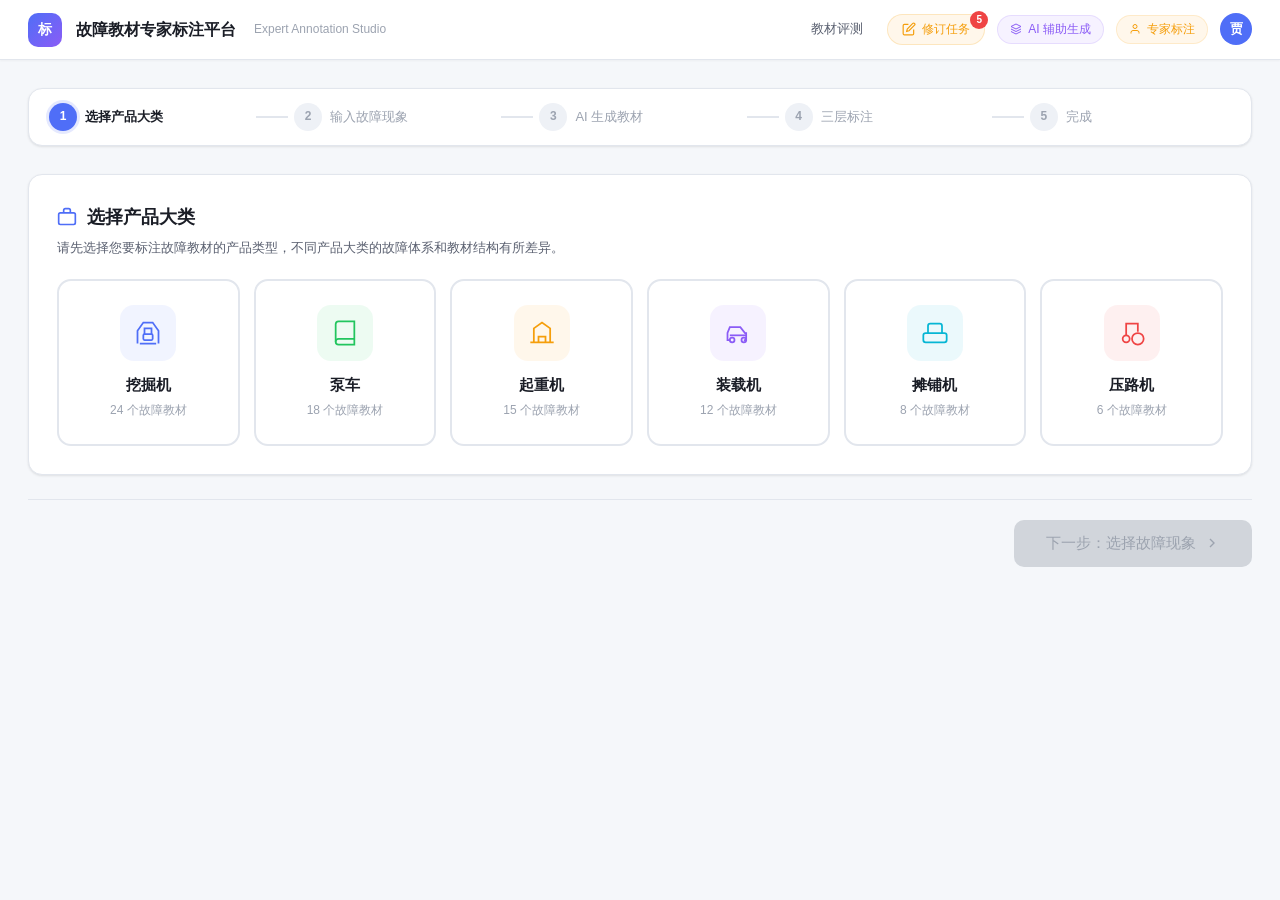
==== commit e1f66d0c: "feat: 知识冲突管理与对话式修订模式 - 标注页面(index.html): 新增修订任务面板、对话式修订界面   - 顶部导航增加修订任务徽章(带数量提示)   - 修订面板支持快速审核/对话式" ====
--- a/index.html
+++ b/index.html
@@ -742,6 +742,163 @@
       .layer-header { flex-direction: column; gap: 12px; }
       .category-grid { grid-template-columns: repeat(2, 1fr); }
     }
+
+    /* ===== Revision Panel & Dialogue Revision ===== */
+    .revision-overlay {
+      position: fixed; inset: 0; background: rgba(0,0,0,0.45); z-index: 200;
+      display: none; align-items: center; justify-content: center;
+      animation: fadeIn .2s;
+    }
+    .revision-overlay.show { display: flex; }
+    .revision-panel {
+      background: var(--bg-secondary); border-radius: var(--radius-lg);
+      width: 92%; max-width: 960px; max-height: 85vh; display: flex; flex-direction: column;
+      box-shadow: 0 20px 60px rgba(0,0,0,0.2);
+    }
+    .revision-header {
+      display: flex; align-items: center; justify-content: space-between;
+      padding: 16px 24px; border-bottom: 1px solid var(--border-primary);
+    }
+    .revision-header h3 { font-size: 16px; font-weight: 600; display: flex; align-items: center; gap: 8px; }
+    .revision-close {
+      width: 32px; height: 32px; border-radius: 8px; border: none;
+      background: var(--bg-input); cursor: pointer; font-size: 16px;
+      display: flex; align-items: center; justify-content: center; transition: var(--transition);
+    }
+    .revision-close:hover { background: var(--accent-red-dim); color: var(--accent-red); }
+    .revision-body { flex: 1; overflow: hidden; display: flex; }
+
+    /* Revision Task List (left) */
+    .revision-task-list {
+      width: 240px; border-right: 1px solid var(--border-primary);
+      overflow-y: auto; padding: 12px;
+    }
+    .revision-task-item {
+      padding: 10px 12px; border-radius: 8px; cursor: pointer;
+      margin-bottom: 6px; transition: var(--transition);
+      border: 1px solid transparent;
+    }
+    .revision-task-item:hover { background: var(--bg-input); }
+    .revision-task-item.active { background: var(--accent-blue-dim, rgba(79,110,247,0.08)); border-color: var(--accent-blue); }
+    .revision-task-item.done { opacity: 0.5; }
+    .rti-type { font-size: 10px; padding: 1px 6px; border-radius: 4px; font-weight: 600; display: inline-block; margin-bottom: 4px; }
+    .rti-type.root { background: #FEF2F2; color: #EF4444; }
+    .rti-type.path { background: #FFFBEB; color: #F59E0B; }
+    .rti-type.assoc { background: #EFF6FF; color: #3B82F6; }
+    .rti-title { font-size: 12px; font-weight: 500; color: var(--text-primary); line-height: 1.4; }
+    .rti-status { font-size: 10px; color: var(--text-muted); margin-top: 2px; }
+    .revision-task-summary { padding: 12px; border-top: 1px solid var(--border-primary); font-size: 12px; color: var(--text-secondary); }
+
+    /* Revision Content (right) - quick review mode */
+    .revision-content {
+      flex: 1; overflow-y: auto; padding: 20px 24px;
+    }
+    .rev-section { margin-bottom: 20px; }
+    .rev-section-title { font-size: 13px; font-weight: 600; color: var(--text-primary); margin-bottom: 8px; display: flex; align-items: center; gap: 6px; }
+    .rev-evidence {
+      background: var(--bg-input); border-radius: 8px; padding: 12px;
+      font-size: 12px; color: var(--text-secondary); line-height: 1.7;
+      border-left: 3px solid var(--accent-orange);
+    }
+    .rev-suggestion {
+      background: #EFF6FF; border: 1px solid #BFDBFE; border-radius: 8px;
+      padding: 12px; margin-top: 10px;
+    }
+    .rev-suggestion-row { display: flex; align-items: flex-start; gap: 8px; margin-bottom: 6px; font-size: 12px; }
+    .rev-suggestion-label { font-weight: 600; color: #1E40AF; white-space: nowrap; min-width: 48px; }
+    .rev-suggestion-value { color: #1E293B; }
+    .rev-suggestion-value.del { text-decoration: line-through; color: var(--accent-red); }
+    .rev-suggestion-value.add { color: var(--accent-green); }
+    .rev-actions { display: flex; gap: 8px; margin-top: 14px; }
+    .rev-btn { padding: 8px 20px; border-radius: 6px; font-size: 13px; font-weight: 500; cursor: pointer; border: 1px solid var(--border-primary); transition: var(--transition); }
+    .rev-btn-accept { background: var(--accent-green); color: #fff; border-color: var(--accent-green); }
+    .rev-btn-accept:hover { background: #16a34a; }
+    .rev-btn-reject { background: var(--accent-red); color: #fff; border-color: var(--accent-red); }
+    .rev-btn-reject:hover { background: #dc2626; }
+    .rev-btn-modify { background: var(--accent-blue); color: #fff; border-color: var(--accent-blue); }
+    .rev-btn-modify:hover { background: #3b5de7; }
+
+    /* Dialogue Revision Mode */
+    .dialogue-area { flex: 1; display: flex; flex-direction: column; overflow: hidden; }
+    .dialogue-messages { flex: 1; overflow-y: auto; padding: 20px 24px; }
+    .dlg-msg { margin-bottom: 16px; display: flex; gap: 10px; }
+    .dlg-msg.ai { flex-direction: row; }
+    .dlg-msg.user { flex-direction: row-reverse; }
+    .dlg-avatar {
+      width: 32px; height: 32px; border-radius: 50%; flex-shrink: 0;
+      display: flex; align-items: center; justify-content: center;
+      font-size: 13px; font-weight: 600;
+    }
+    .dlg-avatar.ai-avatar { background: linear-gradient(135deg, #4f6ef7, #8b5cf6); color: #fff; }
+    .dlg-avatar.user-avatar { background: var(--accent-blue); color: #fff; }
+    .dlg-bubble {
+      max-width: 75%; padding: 12px 16px; border-radius: 12px;
+      font-size: 13px; line-height: 1.7;
+    }
+    .dlg-msg.ai .dlg-bubble { background: var(--bg-input); color: var(--text-primary); border-bottom-left-radius: 4px; }
+    .dlg-msg.user .dlg-bubble { background: var(--accent-blue); color: #fff; border-bottom-right-radius: 4px; }
+    .dlg-evidence-block {
+      background: #FFF7ED; border: 1px solid #FDBA74; border-radius: 8px;
+      padding: 10px; margin: 8px 0; font-size: 12px; color: #92400E; line-height: 1.6;
+    }
+    .dlg-suggestion-block {
+      background: #EFF6FF; border: 1px solid #93C5FD; border-radius: 8px;
+      padding: 10px; margin: 8px 0; font-size: 12px; line-height: 1.6;
+    }
+    .dlg-inline-actions { display: flex; gap: 6px; margin-top: 10px; }
+    .dlg-inline-btn {
+      padding: 6px 14px; border-radius: 6px; font-size: 12px; font-weight: 500;
+      cursor: pointer; border: none; transition: var(--transition);
+    }
+    .dlg-confirm-btn { background: var(--accent-green); color: #fff; }
+    .dlg-confirm-btn:hover { background: #16a34a; }
+    .dlg-adjust-btn { background: var(--accent-blue); color: #fff; }
+    .dlg-adjust-btn:hover { background: #3b5de7; }
+    .dlg-reject-btn { background: #F1F5F9; color: #64748B; border: 1px solid #E2E8F0; }
+    .dlg-reject-btn:hover { background: #E2E8F0; }
+
+    .dialogue-input-area {
+      border-top: 1px solid var(--border-primary); padding: 12px 24px;
+      display: flex; gap: 8px; align-items: center;
+    }
+    .dialogue-input {
+      flex: 1; border: 1px solid var(--border-primary); border-radius: 8px;
+      padding: 10px 14px; font-size: 13px; outline: none; font-family: inherit;
+      background: var(--bg-input); color: var(--text-primary);
+      transition: var(--transition);
+    }
+    .dialogue-input:focus { border-color: var(--accent-blue); box-shadow: 0 0 0 3px rgba(79,110,247,0.1); }
+    .dialogue-send {
+      width: 40px; height: 40px; border-radius: 8px; border: none;
+      background: var(--accent-blue); color: #fff; cursor: pointer;
+      display: flex; align-items: center; justify-content: center; transition: var(--transition);
+    }
+    .dialogue-send:hover { background: #3b5de7; }
+    .dialogue-shortcuts {
+      border-top: 1px solid var(--border-primary); padding: 8px 24px;
+      display: flex; gap: 8px;
+    }
+    .dlg-shortcut-btn {
+      padding: 4px 10px; border-radius: 6px; font-size: 11px;
+      background: var(--bg-input); border: 1px solid var(--border-primary);
+      color: var(--text-secondary); cursor: pointer; transition: var(--transition);
+    }
+    .dlg-shortcut-btn:hover { border-color: var(--accent-blue); color: var(--accent-blue); }
+
+    /* Mode selector in revision */
+    .mode-selector { display: flex; gap: 12px; margin: 16px 0; }
+    .mode-card {
+      flex: 1; padding: 20px; border: 2px solid var(--border-primary);
+      border-radius: 12px; cursor: pointer; transition: var(--transition);
+      text-align: center;
+    }
+    .mode-card:hover { border-color: var(--accent-blue); }
+    .mode-card.selected { border-color: var(--accent-blue); background: rgba(79,110,247,0.05); }
+    .mode-card-icon { font-size: 28px; margin-bottom: 8px; }
+    .mode-card-title { font-size: 14px; font-weight: 600; color: var(--text-primary); margin-bottom: 4px; }
+    .mode-card-desc { font-size: 12px; color: var(--text-secondary); }
+
+    @keyframes fadeIn { from { opacity: 0; } to { opacity: 1; } }
   </style>
 </head>
 <body>
@@ -753,6 +910,12 @@
         <span class="header-subtitle">Expert Annotation Studio</span>
       </div>
       <div class="header-right">
+        <a href="evaluate.html" style="font-size:13px;color:var(--text-secondary);text-decoration:none;padding:6px 12px;border-radius:6px;transition:var(--transition);">教材评测</a>
+        <button id="btnRevisionTasks" onclick="showRevisionPanel()" style="position:relative;display:flex;align-items:center;gap:6px;padding:6px 14px;border-radius:20px;font-size:12px;font-weight:500;background:var(--accent-orange-dim);color:var(--accent-orange);border:1px solid rgba(245,158,11,0.2);cursor:pointer;transition:var(--transition);">
+          <svg width="14" height="14" viewBox="0 0 24 24" fill="none" stroke="currentColor" stroke-width="2"><path d="M11 4H4a2 2 0 0 0-2 2v14a2 2 0 0 0 2 2h14a2 2 0 0 0 2-2v-7"/><path d="M18.5 2.5a2.121 2.121 0 0 1 3 3L12 15l-4 1 1-4 9.5-9.5z"/></svg>
+          修订任务
+          <span id="revisionBadge" style="position:absolute;top:-4px;right:-4px;width:18px;height:18px;border-radius:50%;background:var(--accent-red);color:#fff;font-size:10px;font-weight:700;display:flex;align-items:center;justify-content:center;">0</span>
+        </button>
         <span class="header-badge badge-ai">
           <svg width="12" height="12" viewBox="0 0 24 24" fill="none" stroke="currentColor" stroke-width="2"><path d="M12 2L2 7l10 5 10-5-10-5zM2 17l10 5 10-5M2 12l10 5 10-5"/></svg>
           AI 辅助生成
@@ -1107,6 +1270,23 @@
     </div>
 
     <div class="toast-container" id="toastContainer"></div>
+
+    <!-- Revision Panel Overlay -->
+    <div class="revision-overlay" id="revisionOverlay" onclick="if(event.target===this)closeRevisionPanel()">
+      <div class="revision-panel">
+        <div class="revision-header">
+          <h3>
+            <svg width="18" height="18" viewBox="0 0 24 24" fill="none" stroke="currentColor" stroke-width="2"><path d="M11 4H4a2 2 0 0 0-2 2v14a2 2 0 0 0 2 2h14a2 2 0 0 0 2-2v-7"/><path d="M18.5 2.5a2.121 2.121 0 0 1 3 3L12 15l-4 1 1-4 9.5-9.5z"/></svg>
+            修订任务 - 评测反馈处理
+          </h3>
+          <button class="revision-close" onclick="closeRevisionPanel()">&times;</button>
+        </div>
+        <div class="revision-body">
+          <div class="revision-task-list"></div>
+          <div class="revision-content"></div>
+        </div>
+      </div>
+    </div>
   </div>
 
   <script>
@@ -1736,8 +1916,382 @@
       goToStep(4); switchLayer(1); renderLayer1(); renderLayer2(); renderLayer3();
     });
 
-    // Init
-    updateCompletedFaults();
+    // ===== Revision Tasks & Dialogue Revision =====
+    const revisionTasks = [
+      { id: 'r1', type: 'root', typeLabel: '根因冲突', priority: 'high', faultName: '液压系统行走无力', title: '"液压主泵故障"标记为错误根因', evidence: '在3次智能体会话中，该根因均被排除，实际故障点在行走马达溢流阀。评测专家标注：该根因过于笼统，应修改为更具体的描述。', suggestion: { action: 'modify', target: '根因#5: 液压主泵故障', original: '液压主泵故障', suggested: '液压主泵功率控制阀磨损' }, status: 'pending' },
+      { id: 'r2', type: 'root', typeLabel: '根因冲突', priority: 'medium', faultName: '液压系统行走无力', title: '遗漏根因"行走制动阀未完全释放"', evidence: '会话案例中出现了冲洗阀导致的行走无力，但教材根因列表中没有这一条。评测专家补充：制动阀卡滞会导致持续制动，表现为行走无力。', suggestion: { action: 'add', target: '新增根因', original: '', suggested: '行走制动阀未完全释放（常见于8吨以上机型）' }, status: 'pending' },
+      { id: 'r3', type: 'path', typeLabel: '路径冲突', priority: 'high', faultName: '液压系统行走无力', title: '步骤3顺序错误：应先检查先导压力', evidence: '在未确认是单侧故障还是双侧故障时，直接拆解溢流阀效率低。评测专家标注：应先进行左右压力对比测试。', suggestion: { action: 'modify', target: '步骤3: 检查主泵压力', original: '步骤3: 检查主泵压力 → 通过→步骤4 / 失败→步骤5', suggested: '步骤3: 检查行走先导压力\n  ├─ 若正常 → 步骤4: 检查主泵压力\n  └─ 若不足 → 步骤4\': 排查先导油路' }, status: 'pending' },
+      { id: 'r4', type: 'root', typeLabel: '根因冲突', priority: 'low', faultName: '液压系统行走无力', title: '"液压油污染或变质"标记为非必要', evidence: '本次故障已确认为机械故障而非油液问题，概率极低。', suggestion: { action: 'delete', target: '根因#10: 液压油污染或变质', original: '液压油污染或变质', suggested: '' }, status: 'pending' },
+      { id: 'r5', type: 'path', typeLabel: '路径冲突', priority: 'medium', faultName: '液压系统行走无力', title: '步骤6冗余：检查液压油品质', evidence: '在已确认先导压力和溢流阀正常的情况下，检查油液品质是冗余步骤。', suggestion: { action: 'delete', target: '步骤6: 检查液压油品质', original: '步骤6: 检查液压油品质 → 化验分析', suggested: '删除此步骤，替换为：检查中央回转接头油封' }, status: 'pending' }
+    ];
+
+    let revisionMode = null; // 'quick' | 'dialogue'
+    let currentRevTaskIdx = 0;
+    let dialogueMessages = [];
+
+    function updateRevisionBadge() {
+      const count = revisionTasks.filter(t => t.status === 'pending').length;
+      document.getElementById('revisionBadge').textContent = count;
+      document.getElementById('revisionBadge').style.display = count > 0 ? 'flex' : 'none';
+    }
+
+    function showRevisionPanel() {
+      updateRevisionBadge();
+      const overlay = document.getElementById('revisionOverlay');
+      overlay.classList.add('show');
+      renderRevisionModeSelect();
+    }
+
+    function closeRevisionPanel() {
+      document.getElementById('revisionOverlay').classList.remove('show');
+    }
+
+    function renderRevisionModeSelect() {
+      const content = document.querySelector('.revision-content');
+      const taskList = document.querySelector('.revision-task-list');
+      taskList.innerHTML = '';
+      taskList.style.display = 'none';
+      const pendingCount = revisionTasks.filter(t => t.status === 'pending').length;
+      content.innerHTML = `
+        <div style="text-align:center;padding:40px 20px;">
+          <div style="font-size:40px;margin-bottom:12px;">📋</div>
+          <h3 style="font-size:18px;font-weight:600;margin-bottom:8px;">修订任务</h3>
+          <p style="font-size:13px;color:var(--text-secondary);margin-bottom:4px;">来自评测平台的反馈，共 <strong style="color:var(--accent-orange);">${pendingCount}</strong> 处冲突待处理</p>
+          <p style="font-size:12px;color:var(--text-muted);margin-bottom:24px;">请选择修订模式开始处理</p>
+          <div class="mode-selector" style="max-width:500px;margin:0 auto;">
+            <div class="mode-card ${revisionMode === 'quick' ? 'selected' : ''}" onclick="selectRevisionMode('quick')">
+              <div class="mode-card-icon">📋</div>
+              <div class="mode-card-title">快速审核</div>
+              <div class="mode-card-desc">逐条勾选确认<br>适合冲突少、修改明确的场景</div>
+            </div>
+            <div class="mode-card ${revisionMode === 'dialogue' ? 'selected' : ''}" onclick="selectRevisionMode('dialogue')">
+              <div class="mode-card-icon">💬</div>
+              <div class="mode-card-title">对话式修订</div>
+              <div class="mode-card-desc">AI引导式访谈<br>适合冲突多、需深入讨论的场景</div>
+            </div>
+          </div>
+          <button class="rev-btn rev-btn-accept" style="margin-top:20px;padding:10px 32px;" onclick="startRevision()" ${!revisionMode ? 'disabled style="opacity:0.5;margin-top:20px;padding:10px 32px;"' : ''}>
+            开始修订
+          </button>
+        </div>`;
+    }
+
+    function selectRevisionMode(mode) {
+      revisionMode = mode;
+      renderRevisionModeSelect();
+    }
+
+    function startRevision() {
+      if (!revisionMode) return;
+      currentRevTaskIdx = revisionTasks.findIndex(t => t.status === 'pending');
+      if (currentRevTaskIdx < 0) { showToast('所有修订任务已处理', 'success'); return; }
+      if (revisionMode === 'quick') renderQuickReview();
+      else renderDialogueRevision();
+    }
+
+    function renderTaskList() {
+      const taskList = document.querySelector('.revision-task-list');
+      taskList.style.display = 'block';
+      taskList.innerHTML = revisionTasks.map((t, i) => `
+        <div class="revision-task-item ${i === currentRevTaskIdx ? 'active' : ''} ${t.status !== 'pending' ? 'done' : ''}" onclick="jumpToTask(${i})">
+          <span class="rti-type ${t.type}">${t.typeLabel}</span>
+          <div class="rti-title">${t.title}</div>
+          <div class="rti-status">${t.status === 'pending' ? '⏳ 待处理' : t.status === 'accepted' ? '✅ 已接受' : t.status === 'rejected' ? '❌ 已拒绝' : '📝 已修改'}</div>
+        </div>`).join('') + `
+        <div class="revision-task-summary">
+          已确认: ${revisionTasks.filter(t => t.status !== 'pending').length} / ${revisionTasks.length}
+        </div>`;
+    }
+
+    function jumpToTask(idx) {
+      currentRevTaskIdx = idx;
+      if (revisionMode === 'quick') renderQuickReview();
+      else renderDialogueRevision();
+    }
+
+    // ===== Quick Review Mode =====
+    function renderQuickReview() {
+      renderTaskList();
+      const content = document.querySelector('.revision-content');
+      const task = revisionTasks[currentRevTaskIdx];
+      if (!task || task.status !== 'pending') {
+        const next = revisionTasks.findIndex(t => t.status === 'pending');
+        if (next < 0) { renderRevisionComplete(); return; }
+        currentRevTaskIdx = next;
+      }
+      const t = revisionTasks[currentRevTaskIdx];
+      const actionLabel = t.suggestion.action === 'delete' ? '删除' : t.suggestion.action === 'add' ? '新增' : '修改';
+      const actionColor = t.suggestion.action === 'delete' ? 'var(--accent-red)' : t.suggestion.action === 'add' ? 'var(--accent-green)' : 'var(--accent-blue)';
+      content.innerHTML = `
+        <div class="rev-section">
+          <div class="rev-section-title"><span class="rti-type ${t.type}">${t.typeLabel}</span> ${t.faultName} <span style="font-size:11px;color:var(--text-muted);">(${currentRevTaskIdx + 1}/${revisionTasks.length})</span></div>
+        </div>
+        <div class="rev-section">
+          <div class="rev-section-title">📎 评测证据</div>
+          <div class="rev-evidence">${t.evidence}</div>
+        </div>
+        <div class="rev-section">
+          <div class="rev-section-title">💡 修订建议</div>
+          <div class="rev-suggestion">
+            <div class="rev-suggestion-row"><span class="rev-suggestion-label">操作:</span><span class="rev-suggestion-value" style="color:${actionColor};font-weight:600;">${actionLabel}</span></div>
+            <div class="rev-suggestion-row"><span class="rev-suggestion-label">对象:</span><span class="rev-suggestion-value">${t.suggestion.target}</span></div>
+            ${t.suggestion.original ? `<div class="rev-suggestion-row"><span class="rev-suggestion-label">原文:</span><span class="rev-suggestion-value del">${t.suggestion.original}</span></div>` : ''}
+            ${t.suggestion.suggested ? `<div class="rev-suggestion-row"><span class="rev-suggestion-label">改为:</span><span class="rev-suggestion-value add">${t.suggestion.suggested.replace(/\n/g, '<br>')}</span></div>` : ''}
+          </div>
+        </div>
+        <div class="rev-actions">
+          <button class="rev-btn rev-btn-accept" onclick="acceptRevision('${t.id}')">✓ 接受</button>
+          <button class="rev-btn rev-btn-modify" onclick="modifyRevision('${t.id}')">✎ 修改后接受</button>
+          <button class="rev-btn rev-btn-reject" onclick="rejectRevision('${t.id}')">✗ 拒绝</button>
+        </div>`;
+    }
+
+    function acceptRevision(id) {
+      const task = revisionTasks.find(t => t.id === id);
+      if (task) task.status = 'accepted';
+      showToast('已接受修订建议', 'success');
+      advanceToNextTask();
+    }
+
+    function rejectRevision(id) {
+      const task = revisionTasks.find(t => t.id === id);
+      if (task) task.status = 'rejected';
+      showToast('已拒绝修订建议', 'warning');
+      advanceToNextTask();
+    }
+
+    function modifyRevision(id) {
+      const task = revisionTasks.find(t => t.id === id);
+      if (!task) return;
+      const newContent = prompt('请输入修改后的内容：', task.suggestion.suggested);
+      if (newContent !== null && newContent.trim()) {
+        task.suggestion.suggested = newContent.trim();
+        task.status = 'modified';
+        showToast('已修改并接受', 'success');
+        advanceToNextTask();
+      }
+    }
+
+    function advanceToNextTask() {
+      updateRevisionBadge();
+      renderTaskList();
+      const next = revisionTasks.findIndex(t => t.status === 'pending');
+      if (next < 0) { renderRevisionComplete(); return; }
+      currentRevTaskIdx = next;
+      if (revisionMode === 'quick') renderQuickReview();
+      else renderDialogueRevision();
+    }
+
+    function renderRevisionComplete() {
+      const content = document.querySelector('.revision-content');
+      const taskList = document.querySelector('.revision-task-list');
+      taskList.innerHTML = '';
+      const accepted = revisionTasks.filter(t => t.status === 'accepted' || t.status === 'modified').length;
+      const rejected = revisionTasks.filter(t => t.status === 'rejected').length;
+      content.innerHTML = `
+        <div style="text-align:center;padding:40px 20px;">
+          <div style="font-size:48px;margin-bottom:12px;">✅</div>
+          <h3 style="font-size:18px;font-weight:600;margin-bottom:8px;">修订审核完成</h3>
+          <p style="font-size:13px;color:var(--text-secondary);margin-bottom:20px;">共处理 ${revisionTasks.length} 条修订任务</p>
+          <div style="display:flex;gap:16px;justify-content:center;margin-bottom:24px;">
+            <div style="text-align:center;"><div style="font-size:28px;font-weight:700;color:var(--accent-green);">${accepted}</div><div style="font-size:12px;color:var(--text-muted);">已接受</div></div>
+            <div style="text-align:center;"><div style="font-size:28px;font-weight:700;color:var(--accent-red);">${rejected}</div><div style="font-size:12px;color:var(--text-muted);">已拒绝</div></div>
+          </div>
+          <p style="font-size:12px;color:var(--accent-orange);margin-bottom:16px;">接受的修订将合并到教材中，教材版本号将更新</p>
+          <button class="rev-btn rev-btn-accept" style="padding:10px 24px;" onclick="mergeRevisions()">确认合并到教材</button>
+        </div>`;
+    }
+
+    function mergeRevisions() {
+      showToast('修订已合并到教材，版本号已更新', 'success');
+      closeRevisionPanel();
+    }
+
+    // ===== Dialogue Revision Mode =====
+    function renderDialogueRevision() {
+      renderTaskList();
+      const content = document.querySelector('.revision-content');
+      content.innerHTML = '';
+      content.style.padding = '0';
+
+      const dlgArea = document.createElement('div');
+      dlgArea.className = 'dialogue-area';
+      dlgArea.innerHTML = `
+        <div class="dialogue-messages" id="dlgMessages"></div>
+        <div class="dialogue-shortcuts">
+          <button class="dlg-shortcut-btn" onclick="dlgShortcut('回退上条')">↩ 回退上条</button>
+          <button class="dlg-shortcut-btn" onclick="dlgShortcut('查看原教材')">📖 查看原教材</button>
+          <button class="dlg-shortcut-btn" onclick="dlgShortcut('查看完整报告')">📄 查看完整报告</button>
+          <button class="dlg-shortcut-btn" onclick="dlgShortcut('跳过此条')">⏭ 跳过此条</button>
+        </div>
+        <div class="dialogue-input-area">
+          <input class="dialogue-input" id="dlgInput" placeholder="输入您的意见..." onkeydown="if(event.key==='Enter')sendDlgMsg()">
+          <button class="dialogue-send" onclick="sendDlgMsg()">
+            <svg width="18" height="18" viewBox="0 0 24 24" fill="none" stroke="currentColor" stroke-width="2"><line x1="22" y1="2" x2="11" y2="13"/><polygon points="22 2 15 22 11 13 2 9 22 2"/></svg>
+          </button>
+        </div>`;
+      content.appendChild(dlgArea);
+
+      dialogueMessages = [];
+      startDialogueForTask(currentRevTaskIdx);
+    }
+
+    function startDialogueForTask(idx) {
+      const task = revisionTasks[idx];
+      if (!task || task.status !== 'pending') {
+        const next = revisionTasks.findIndex(t => t.status === 'pending');
+        if (next < 0) { renderRevisionComplete(); return; }
+        currentRevTaskIdx = next;
+        startDialogueForTask(currentRevTaskIdx);
+        return;
+      }
+
+      const actionLabel = task.suggestion.action === 'delete' ? '删除' : task.suggestion.action === 'add' ? '新增' : '修改';
+      addDlgMsg('ai', `我们从评测反馈开始。<strong>${task.faultName}</strong>的教材中，评测发现${task.typeLabel}，先看这一条——`, false);
+      addDlgMsg('ai', `
+        <div class="dlg-evidence-block">
+          <strong>📋 评测标注：</strong>${task.title}<br>
+          <strong>📎 证据：</strong>${task.evidence}
+        </div>
+        <div class="dlg-suggestion-block">
+          <strong>💡 建议操作：</strong>${actionLabel}<br>
+          ${task.suggestion.original ? `<strong>原文：</strong>${task.suggestion.original}<br>` : ''}
+          ${task.suggestion.suggested ? `<strong>建议改为：</strong>${task.suggestion.suggested.replace(/\n/g, '<br>')}` : ''}
+        </div>
+        <div style="margin-top:8px;">您怎么看？${task.suggestion.action === 'delete' ? '是否确认删除？' : task.suggestion.action === 'add' ? '是否需要补充到教材中？' : '这个修改建议是否合理？'}</div>
+        <div class="dlg-inline-actions">
+          <button class="dlg-inline-btn dlg-confirm-btn" onclick="dlgConfirm()">确认</button>
+          <button class="dlg-inline-btn dlg-adjust-btn" onclick="dlgAdjust()">需要调整</button>
+          <button class="dlg-inline-btn dlg-reject-btn" onclick="dlgReject()">不同意</button>
+        </div>`, false);
+    }
+
+    function addDlgMsg(role, content, scroll = true) {
+      dialogueMessages.push({ role, content });
+      const container = document.getElementById('dlgMessages');
+      if (!container) return;
+      const msg = document.createElement('div');
+      msg.className = `dlg-msg ${role}`;
+      msg.innerHTML = `
+        <div class="dlg-avatar ${role === 'ai' ? 'ai-avatar' : 'user-avatar'}">${role === 'ai' ? 'AI' : '专'}</div>
+        <div class="dlg-bubble">${content}</div>`;
+      container.appendChild(msg);
+      if (scroll) container.scrollTop = container.scrollHeight;
+    }
+
+    function sendDlgMsg() {
+      const input = document.getElementById('dlgInput');
+      if (!input) return;
+      const text = input.value.trim();
+      if (!text) return;
+      addDlgMsg('user', text);
+      input.value = '';
+
+      // AI responds by parsing intent
+      const task = revisionTasks[currentRevTaskIdx];
+      if (!task) return;
+
+      const lower = text.toLowerCase();
+      if (lower.includes('确认') || lower.includes('同意') || lower.includes('可以') || lower.includes('没问题')) {
+        handleDlgAccept(task);
+      } else if (lower.includes('拒绝') || lower.includes('不同意') || lower.includes('不需要') || lower.includes('删除')) {
+        handleDlgReject(task);
+      } else if (lower.includes('修改') || lower.includes('调整') || lower.includes('改成') || lower.includes('换成') || lower.includes('应该是')) {
+        handleDlgModify(task, text);
+      } else {
+        // General response - ask for clarification
+        addDlgMsg('ai', `收到您的意见："${text}"。请问您对这条修订建议的最终决定是？<div class="dlg-inline-actions"><button class="dlg-inline-btn dlg-confirm-btn" onclick="dlgConfirm()">确认接受</button><button class="dlg-inline-btn dlg-adjust-btn" onclick="dlgAdjust()">需要调整</button><button class="dlg-inline-btn dlg-reject-btn" onclick="dlgReject()">拒绝</button></div>`);
+      }
+    }
+
+    function dlgConfirm() {
+      const task = revisionTasks[currentRevTaskIdx];
+      addDlgMsg('user', '确认');
+      handleDlgAccept(task);
+    }
+
+    function dlgAdjust() {
+      const task = revisionTasks[currentRevTaskIdx];
+      addDlgMsg('user', '需要调整');
+      addDlgMsg('ai', `好的，请告诉我您希望如何调整这条修订建议？您可以直接输入修改后的内容。`);
+    }
+
+    function dlgReject() {
+      const task = revisionTasks[currentRevTaskIdx];
+      addDlgMsg('user', '不同意');
+      handleDlgReject(task);
+    }
+
+    function handleDlgAccept(task) {
+      task.status = 'accepted';
+      updateRevisionBadge();
+      renderTaskList();
+      const actionLabel = task.suggestion.action === 'delete' ? '删除' : task.suggestion.action === 'add' ? '新增' : '修改';
+      addDlgMsg('ai', `✅ 已记录。${actionLabel}操作已确认：${task.suggestion.suggested ? task.suggestion.suggested.replace(/\n/g, '<br>') : task.suggestion.target}`);
+      advanceDialogueToNext();
+    }
+
+    function handleDlgReject(task) {
+      task.status = 'rejected';
+      updateRevisionBadge();
+      renderTaskList();
+      addDlgMsg('ai', `✅ 已记录。该修订建议已拒绝。`);
+      advanceDialogueToNext();
+    }
+
+    function handleDlgModify(task, text) {
+      // Extract modification from user's text
+      const match = text.match(/(?:改成|换成|应该是|修改为|改为)[:：]?\s*(.+)/);
+      const newContent = match ? match[1] : text;
+      task.suggestion.suggested = newContent;
+      task.status = 'modified';
+      updateRevisionBadge();
+      renderTaskList();
+      addDlgMsg('ai', `明白，我将修订建议调整为：<br><div class="dlg-suggestion-block"><strong>修改后内容：</strong>${newContent}</div>已记录此调整。`);
+      advanceDialogueToNext();
+    }
+
+    function advanceDialogueToNext() {
+      const next = revisionTasks.findIndex(t => t.status === 'pending');
+      if (next < 0) {
+        addDlgMsg('ai', `<br>🎉 所有修订任务已审核完毕！<div class="dlg-inline-actions"><button class="dlg-inline-btn dlg-confirm-btn" onclick="renderRevisionComplete()">查看汇总</button></div>`);
+        return;
+      }
+      currentRevTaskIdx = next;
+      setTimeout(() => startDialogueForTask(currentRevTaskIdx), 800);
+    }
+
+    function dlgShortcut(action) {
+      if (action === '回退上条') {
+        // Undo last task decision
+        for (let i = revisionTasks.length - 1; i >= 0; i--) {
+          if (revisionTasks[i].status !== 'pending') {
+            revisionTasks[i].status = 'pending';
+            currentRevTaskIdx = i;
+            updateRevisionBadge();
+            showToast('已回退上一条修订', 'info');
+            if (revisionMode === 'dialogue') {
+              addDlgMsg('user', '回退上条');
+              addDlgMsg('ai', '好的，已回退。让我们重新看这条——');
+              startDialogueForTask(i);
+            } else {
+              renderQuickReview();
+            }
+            return;
+          }
+        }
+        showToast('没有可回退的修订', 'warning');
+      } else if (action === '跳过此条') {
+        advanceDialogueToNext();
+      } else if (action === '查看原教材') {
+        showToast('查看原教材功能（待接入后端）', 'info');
+      } else if (action === '查看完整报告') {
+        showToast('查看完整报告功能（待接入后端）', 'info');
+      }
+    }
+
+    // Init revision badge
+    updateRevisionBadge();
   </script>
 </body>
 </html>
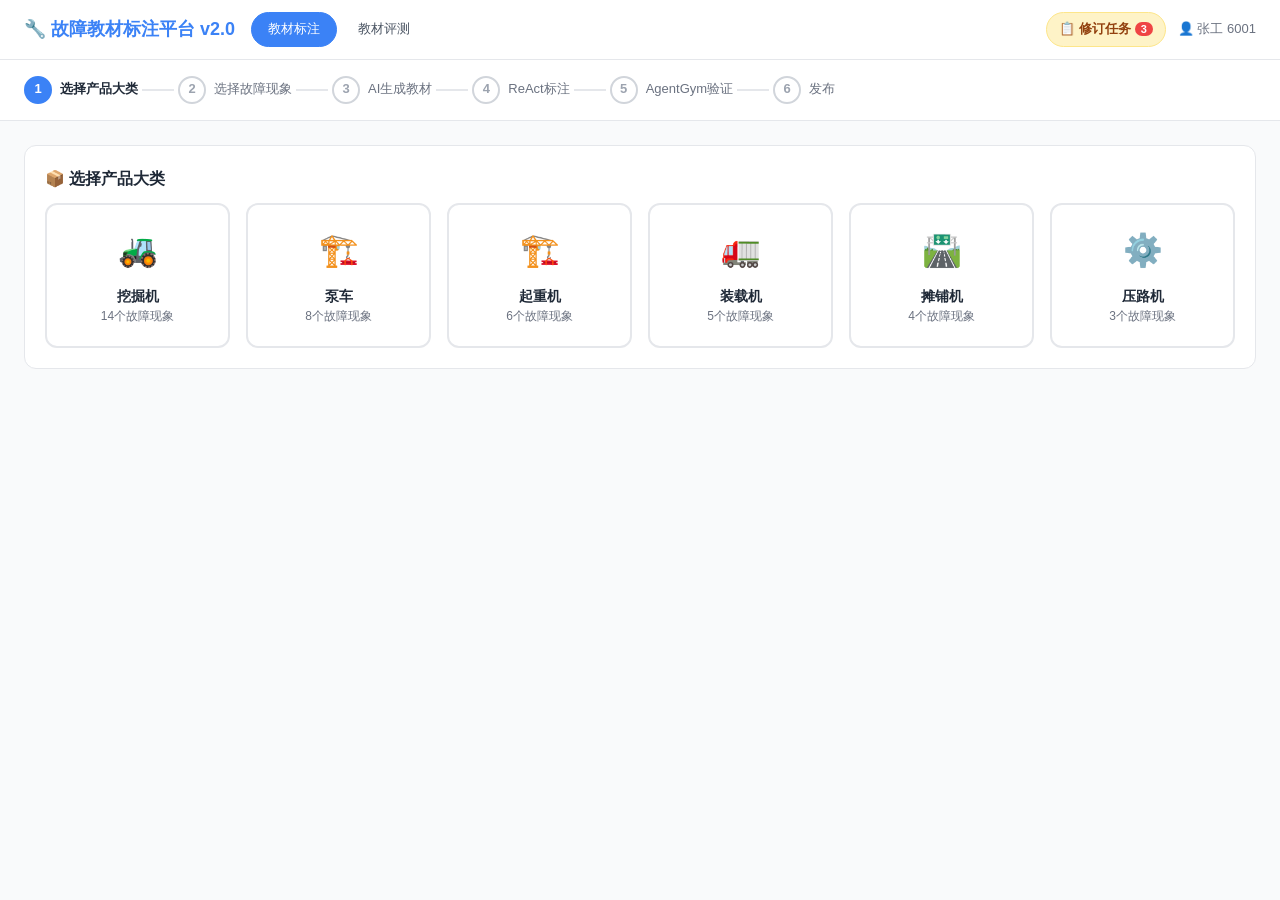
==== commit cf22abf6: "refactor: 基于AgentOS架构完全重写标注与评测平台 基于AgentOS架构指导，全面重构设计：  标注平台(index.html) v2.0: - ReAct循环对话（Reasoning" ====
--- a/index.html
+++ b/index.html
@@ -1,2297 +1,989 @@
 <!DOCTYPE html>
 <html lang="zh-CN">
 <head>
-  <meta charset="UTF-8" />
-  <meta name="viewport" content="width=device-width, initial-scale=1.0" />
-  <title>故障教材专家标注平台</title>
-  <link rel="stylesheet" href="https://fonts.googleapis.cn/css2?family=Inter:wght@400;500;600;700&family=Noto+Sans+SC:wght@400;500;600;700&display=swap" />
-  <style>
-    :root {
-      --bg-primary: #f5f7fa;
-      --bg-secondary: #ffffff;
-      --bg-card: #ffffff;
-      --bg-card-hover: #f8f9fb;
-      --bg-input: #f0f2f5;
-      --bg-tag: #eef1f6;
-      --border-primary: #e2e6ed;
-      --border-active: #4f6ef7;
-      --border-success: #22c55e;
-      --border-warning: #f59e0b;
-      --border-danger: #ef4444;
-      --text-primary: #1a1d26;
-      --text-secondary: #5a6070;
-      --text-muted: #9ca3b0;
-      --accent-blue: #4f6ef7;
-      --accent-blue-hover: #3b5de7;
-      --accent-green: #22c55e;
-      --accent-green-dim: rgba(34, 197, 94, 0.08);
-      --accent-orange: #f59e0b;
-      --accent-orange-dim: rgba(245, 158, 11, 0.08);
-      --accent-red: #ef4444;
-      --accent-red-dim: rgba(239, 68, 68, 0.08);
-      --accent-purple: #8b5cf6;
-      --accent-purple-dim: rgba(139, 92, 246, 0.08);
-      --accent-cyan: #06b6d4;
-      --accent-cyan-dim: rgba(6, 182, 212, 0.08);
-      --radius-sm: 6px;
-      --radius-md: 10px;
-      --radius-lg: 14px;
-      --shadow-card: 0 1px 3px rgba(0,0,0,0.06), 0 1px 2px rgba(0,0,0,0.04);
-      --shadow-float: 0 10px 40px rgba(0,0,0,0.1);
-      --shadow-card-hover: 0 4px 12px rgba(0,0,0,0.08);
-      --transition: 0.2s ease;
-    }
-
-    * { margin: 0; padding: 0; box-sizing: border-box; }
-
-    body {
-      font-family: 'Inter', 'Noto Sans SC', -apple-system, sans-serif;
-      background: var(--bg-primary);
-      color: var(--text-primary);
-      min-height: 100vh;
-      line-height: 1.6;
-    }
-
-    .app-container {
-      display: flex;
-      flex-direction: column;
-      min-height: 100vh;
-    }
-
-    /* Header */
-    .app-header {
-      display: flex;
-      align-items: center;
-      justify-content: space-between;
-      padding: 0 28px;
-      height: 60px;
-      background: var(--bg-secondary);
-      border-bottom: 1px solid var(--border-primary);
-      position: sticky;
-      top: 0;
-      z-index: 100;
-      box-shadow: 0 1px 2px rgba(0,0,0,0.04);
-    }
-
-    .header-left {
-      display: flex;
-      align-items: center;
-      gap: 14px;
-    }
-
-    .header-logo {
-      width: 34px;
-      height: 34px;
-      border-radius: 10px;
-      background: linear-gradient(135deg, #4f6ef7, #8b5cf6);
-      display: flex;
-      align-items: center;
-      justify-content: center;
-      font-weight: 700;
-      font-size: 14px;
-      color: #fff;
-    }
-
-    .header-title { font-size: 16px; font-weight: 600; color: var(--text-primary); }
-    .header-subtitle { font-size: 12px; color: var(--text-muted); margin-left: 4px; }
-
-    .header-right { display: flex; align-items: center; gap: 12px; }
-
-    .header-badge {
-      display: inline-flex;
-      align-items: center;
-      gap: 6px;
-      padding: 4px 12px;
-      border-radius: 20px;
-      font-size: 12px;
-      font-weight: 500;
-    }
-
-    .badge-ai { background: var(--accent-purple-dim); color: var(--accent-purple); border: 1px solid rgba(139,92,246,0.15); }
-    .badge-expert { background: var(--accent-orange-dim); color: var(--accent-orange); border: 1px solid rgba(245,158,11,0.15); }
-
-    .user-avatar {
-      width: 32px; height: 32px; border-radius: 50%;
-      background: var(--accent-blue);
-      display: flex; align-items: center; justify-content: center;
-      font-size: 13px; font-weight: 600; color: #fff; cursor: pointer;
-    }
-
-    /* Main */
-    .main-content {
-      flex: 1; padding: 28px;
-      max-width: 1400px; margin: 0 auto; width: 100%;
-    }
-
-    /* Step Progress */
-    .step-progress {
-      display: flex; align-items: center; gap: 0;
-      margin-bottom: 28px;
-      background: var(--bg-secondary);
-      border-radius: var(--radius-lg);
-      padding: 14px 20px;
-      border: 1px solid var(--border-primary);
-      box-shadow: var(--shadow-card);
-    }
-
-    .step-item {
-      display: flex; align-items: center; gap: 8px;
-      cursor: pointer; flex: 1;
-    }
-
-    .step-num {
-      width: 28px; height: 28px; border-radius: 50%;
-      display: flex; align-items: center; justify-content: center;
-      font-size: 12px; font-weight: 600; transition: var(--transition); flex-shrink: 0;
-    }
-
-    .step-item.active .step-num {
-      background: var(--accent-blue); color: #fff;
-      box-shadow: 0 0 0 3px rgba(79,110,247,0.15);
-    }
-    .step-item.completed .step-num { background: var(--accent-green); color: #fff; }
-    .step-item.pending .step-num { background: var(--bg-tag); color: var(--text-muted); }
-
-    .step-label { font-size: 13px; font-weight: 500; color: var(--text-muted); white-space: nowrap; }
-    .step-item.active .step-label { color: var(--text-primary); font-weight: 600; }
-    .step-item.completed .step-label { color: var(--accent-green); }
-
-    .step-connector { flex: 0 0 32px; height: 2px; background: var(--border-primary); margin: 0 6px; }
-    .step-connector.done { background: var(--accent-green); }
-
-    /* Panels */
-    .panel { display: none; }
-    .panel.visible { display: block; animation: fadeIn 0.3s ease; }
-
-    @keyframes fadeIn {
-      from { opacity: 0; transform: translateY(8px); }
-      to { opacity: 1; transform: translateY(0); }
-    }
-
-    /* Card base */
-    .card-section {
-      background: var(--bg-card);
-      border: 1px solid var(--border-primary);
-      border-radius: var(--radius-lg);
-      padding: 28px;
-      margin-bottom: 20px;
-      box-shadow: var(--shadow-card);
-    }
-
-    .section-title {
-      font-size: 18px; font-weight: 600; margin-bottom: 6px;
-      display: flex; align-items: center; gap: 10px;
-    }
-
-    .section-desc { font-size: 13px; color: var(--text-secondary); margin-bottom: 20px; }
-
-    /* Search Box */
-    .search-box { position: relative; margin-bottom: 16px; }
-
-    .search-box input {
-      width: 100%; padding: 12px 16px 12px 42px;
-      border-radius: var(--radius-md);
-      border: 1px solid var(--border-primary);
-      background: var(--bg-input); color: var(--text-primary);
-      font-size: 14px; outline: none; transition: var(--transition);
-    }
-
-    .search-box input:focus {
-      border-color: var(--accent-blue);
-      box-shadow: 0 0 0 3px rgba(79,110,247,0.1);
-    }
-
-    .search-box input::placeholder { color: var(--text-muted); }
-
-    .search-icon {
-      position: absolute; left: 14px; top: 50%; transform: translateY(-50%);
-      color: var(--text-muted);
-    }
-
-    /* Tags */
-    .tags-row { display: flex; flex-wrap: wrap; gap: 10px; }
-
-    .tag-item {
-      padding: 8px 16px; border-radius: 20px;
-      font-size: 13px; font-weight: 500; cursor: pointer;
-      transition: var(--transition);
-      border: 1px solid var(--border-primary);
-      background: var(--bg-tag); color: var(--text-secondary);
-      display: flex; align-items: center; gap: 6px;
-    }
-
-    .tag-item:hover {
-      border-color: var(--accent-blue); color: var(--text-primary);
-      background: rgba(79,110,247,0.06);
-    }
-
-    .tag-item.selected {
-      border-color: var(--accent-blue);
-      background: rgba(79,110,247,0.1); color: var(--accent-blue);
-    }
-
-    .tag-item .dot { width: 6px; height: 6px; border-radius: 50%; }
-    .dot-exists { background: var(--accent-green); }
-    .dot-new { background: var(--accent-orange); }
-
-    /* Product Category Cards */
-    .category-grid {
-      display: grid;
-      grid-template-columns: repeat(auto-fill, minmax(180px, 1fr));
-      gap: 14px;
-    }
-
-    .category-card {
-      border: 2px solid var(--border-primary);
-      border-radius: var(--radius-lg);
-      padding: 24px 16px;
-      text-align: center;
-      cursor: pointer;
-      transition: var(--transition);
-      background: var(--bg-card);
-    }
-
-    .category-card:hover {
-      border-color: var(--accent-blue);
-      background: rgba(79,110,247,0.03);
-      box-shadow: var(--shadow-card-hover);
-      transform: translateY(-2px);
-    }
-
-    .category-card.selected {
-      border-color: var(--accent-blue);
-      background: rgba(79,110,247,0.06);
-      box-shadow: 0 0 0 3px rgba(79,110,247,0.1);
-    }
-
-    .category-icon {
-      width: 56px; height: 56px; border-radius: 14px;
-      margin: 0 auto 12px;
-      display: flex; align-items: center; justify-content: center;
-      font-size: 28px;
-    }
-
-    .category-name { font-size: 15px; font-weight: 600; color: var(--text-primary); }
-    .category-count { font-size: 12px; color: var(--text-muted); margin-top: 4px; }
-
-    /* Material Status Card */
-    .material-status { border-radius: var(--radius-md); padding: 20px; margin-top: 20px; display: none; }
-    .material-status.show { display: block; }
-
-    .material-status.exists-status {
-      background: var(--accent-green-dim); border: 1px solid rgba(34,197,94,0.15);
-    }
-    .material-status.new-status {
-      background: var(--accent-orange-dim); border: 1px solid rgba(245,158,11,0.15);
-    }
-
-    .status-header { display: flex; align-items: center; gap: 10px; margin-bottom: 10px; }
-
-    .status-icon {
-      width: 36px; height: 36px; border-radius: 50%;
-      display: flex; align-items: center; justify-content: center; font-size: 18px;
-    }
-
-    .exists-status .status-icon { background: rgba(34,197,94,0.12); color: var(--accent-green); }
-    .new-status .status-icon { background: rgba(245,158,11,0.12); color: var(--accent-orange); }
-
-    .status-title { font-size: 15px; font-weight: 600; }
-    .exists-status .status-title { color: #16a34a; }
-    .new-status .status-title { color: #d97706; }
-
-    .status-body { font-size: 13px; color: var(--text-secondary); line-height: 1.7; }
-    .status-meta { display: flex; gap: 20px; margin-top: 12px; flex-wrap: wrap; }
-
-    .meta-item {
-      display: flex; align-items: center; gap: 6px;
-      font-size: 12px; color: var(--text-muted);
-    }
-    .meta-item strong { color: var(--text-secondary); font-weight: 600; }
-
-    /* Buttons */
-    .btn {
-      display: inline-flex; align-items: center; gap: 8px;
-      padding: 10px 22px; border-radius: var(--radius-md);
-      font-size: 14px; font-weight: 500; cursor: pointer;
-      border: none; transition: var(--transition);
-    }
-
-    .btn-primary { background: var(--accent-blue); color: #fff; }
-    .btn-primary:hover { background: var(--accent-blue-hover); box-shadow: 0 4px 16px rgba(79,110,247,0.25); }
-    .btn-primary:disabled { background: #d1d5db; color: #9ca3af; cursor: not-allowed; box-shadow: none; }
-
-    .btn-secondary {
-      background: var(--bg-secondary); color: var(--text-secondary);
-      border: 1px solid var(--border-primary);
-    }
-    .btn-secondary:hover { border-color: #c0c5cf; color: var(--text-primary); }
-
-    .btn-danger { background: var(--accent-red-dim); color: var(--accent-red); border: 1px solid rgba(239,68,68,0.15); }
-    .btn-danger:hover { background: rgba(239,68,68,0.12); }
-
-    .btn-success { background: var(--accent-green-dim); color: var(--accent-green); border: 1px solid rgba(34,197,94,0.15); }
-    .btn-success:hover { background: rgba(34,197,94,0.12); }
-
-    .btn-sm { padding: 6px 14px; font-size: 12px; }
-    .btn-lg { padding: 14px 32px; font-size: 15px; }
-
-    .action-bar {
-      display: flex; align-items: center; justify-content: space-between;
-      margin-top: 24px; padding-top: 20px; border-top: 1px solid var(--border-primary);
-    }
-
-    /* AI Generating */
-    .ai-generating { text-align: center; padding: 60px 20px; }
-
-    .ai-spinner {
-      width: 56px; height: 56px;
-      border: 3px solid var(--border-primary);
-      border-top-color: var(--accent-blue);
-      border-radius: 50%;
-      margin: 0 auto 20px;
-      animation: spin 1s linear infinite;
-    }
-
-    @keyframes spin { to { transform: rotate(360deg); } }
-
-    .ai-gen-title { font-size: 18px; font-weight: 600; margin-bottom: 8px; }
-    .ai-gen-desc { font-size: 13px; color: var(--text-secondary); }
-
-    .gen-progress { margin-top: 24px; max-width: 400px; margin-left: auto; margin-right: auto; }
-
-    .progress-bar { height: 4px; background: var(--border-primary); border-radius: 2px; overflow: hidden; }
-
-    .progress-fill {
-      height: 100%;
-      background: linear-gradient(90deg, var(--accent-blue), var(--accent-purple));
-      border-radius: 2px; transition: width 0.5s ease;
-    }
-
-    .progress-text { font-size: 12px; color: var(--text-muted); margin-top: 8px; }
-
-    .gen-result { display: none; }
-    .gen-result.show { display: block; }
-
-    .gen-summary {
-      background: var(--bg-card); border: 1px solid var(--border-primary);
-      border-radius: var(--radius-lg); padding: 24px; margin-bottom: 20px;
-      box-shadow: var(--shadow-card);
-    }
-
-    .gen-summary-header {
-      display: flex; align-items: center; justify-content: space-between; margin-bottom: 16px;
-    }
-
-    .gen-stats { display: flex; gap: 24px; }
-    .gen-stat { text-align: center; }
-    .gen-stat-num { font-size: 24px; font-weight: 700; color: var(--accent-blue); }
-    .gen-stat-label { font-size: 11px; color: var(--text-muted); margin-top: 2px; }
-
-    .gen-content-preview {
-      background: var(--bg-input); border-radius: var(--radius-md);
-      padding: 16px; font-size: 13px; line-height: 1.8;
-      color: var(--text-secondary); max-height: 200px; overflow-y: auto;
-      border: 1px solid var(--border-primary);
-    }
-
-    /* Layer Tabs */
-    .layer-tabs {
-      display: flex; gap: 0;
-      background: var(--bg-input); border-radius: var(--radius-lg);
-      padding: 4px; margin-bottom: 24px;
-      border: 1px solid var(--border-primary);
-    }
-
-    .layer-tab {
-      flex: 1; padding: 12px 16px; text-align: center;
-      border-radius: var(--radius-md); cursor: pointer;
-      transition: var(--transition); font-size: 13px; font-weight: 500;
-      color: var(--text-muted); position: relative;
-    }
-
-    .layer-tab:hover { color: var(--text-secondary); background: var(--bg-secondary); }
-
-    .layer-tab.active {
-      background: var(--accent-blue); color: #fff;
-      box-shadow: 0 2px 8px rgba(79,110,247,0.25);
-    }
-
-    .layer-tab .tab-badge {
-      position: absolute; top: 6px; right: 16px;
-      width: 18px; height: 18px; border-radius: 50%;
-      font-size: 10px; display: flex; align-items: center; justify-content: center;
-      font-weight: 600;
-    }
-
-    .layer-tab.active .tab-badge { background: rgba(255,255,255,0.2); color: #fff; }
-    .layer-tab:not(.active) .tab-badge { background: var(--bg-tag); color: var(--text-muted); }
-
-    .layer-tab.completed-tab { background: var(--accent-green-dim); color: var(--accent-green); }
-    .layer-tab.completed-tab .tab-badge { background: rgba(34,197,94,0.12); color: var(--accent-green); }
-
-    .layer-content { display: none; }
-    .layer-content.visible { display: block; animation: fadeIn 0.25s ease; }
-
-    .layer-header {
-      display: flex; align-items: flex-start; justify-content: space-between; margin-bottom: 20px;
-    }
-
-    .layer-title-area h3 { font-size: 16px; font-weight: 600; margin-bottom: 4px; }
-    .layer-title-area p { font-size: 13px; color: var(--text-secondary); }
-    .layer-actions { display: flex; gap: 8px; flex-shrink: 0; }
-
-    /* Cause Card */
-    .root-cause-list { display: flex; flex-direction: column; gap: 10px; }
-
-    .cause-card {
-      background: var(--bg-card); border: 1px solid var(--border-primary);
-      border-radius: var(--radius-md); padding: 16px 18px;
-      transition: var(--transition); cursor: default;
-      box-shadow: var(--shadow-card);
-    }
-
-    .cause-card:hover { border-color: var(--border-active); background: var(--bg-card-hover); }
-    .cause-card.deleted { opacity: 0.45; text-decoration: line-through; border-color: var(--border-danger); }
-    .cause-card.modified { border-color: var(--border-warning); }
-
-    .cause-top { display: flex; align-items: flex-start; gap: 12px; }
-
-    .cause-checkbox { margin-top: 2px; flex-shrink: 0; }
-    .cause-checkbox input[type="checkbox"] { width: 18px; height: 18px; accent-color: var(--accent-blue); cursor: pointer; }
-
-    .cause-body { flex: 1; min-width: 0; }
-
-    .cause-title { font-size: 14px; font-weight: 500; margin-bottom: 4px; display: flex; align-items: center; gap: 8px; }
-    .cause-title-text { flex: 1; }
-    .cause-desc { font-size: 12px; color: var(--text-muted); line-height: 1.6; }
-
-    .cause-badge {
-      display: inline-flex; padding: 2px 8px; border-radius: 10px;
-      font-size: 11px; font-weight: 500;
-    }
-
-    .badge-keep { background: var(--accent-green-dim); color: var(--accent-green); }
-    .badge-delete { background: var(--accent-red-dim); color: var(--accent-red); }
-    .badge-modify { background: var(--accent-orange-dim); color: var(--accent-orange); }
-    .badge-new { background: var(--accent-cyan-dim); color: var(--accent-cyan); }
-
-    .cause-actions { display: flex; gap: 6px; flex-shrink: 0; }
-
-    .cause-action-btn {
-      width: 30px; height: 30px; border-radius: 6px;
-      display: flex; align-items: center; justify-content: center;
-      cursor: pointer; border: 1px solid var(--border-primary);
-      background: var(--bg-secondary); color: var(--text-muted);
-      font-size: 13px; transition: var(--transition);
-    }
-
-    .cause-action-btn:hover { border-color: #bbb; color: var(--text-primary); }
-    .cause-action-btn.btn-keep:hover { border-color: var(--accent-green); color: var(--accent-green); background: var(--accent-green-dim); }
-    .cause-action-btn.btn-delete:hover { border-color: var(--accent-red); color: var(--accent-red); background: var(--accent-red-dim); }
-    .cause-action-btn.btn-edit:hover { border-color: var(--accent-orange); color: var(--accent-orange); background: var(--accent-orange-dim); }
-    .cause-action-btn.active-action { border-color: var(--accent-blue); color: var(--accent-blue); background: rgba(79,110,247,0.08); }
-
-    .add-cause-area { margin-top: 12px; }
-    .add-cause-input { display: flex; gap: 10px; }
-
-    .add-cause-input input {
-      flex: 1; padding: 10px 14px;
-      border-radius: var(--radius-md);
-      border: 1px dashed var(--border-primary);
-      background: var(--bg-input); color: var(--text-primary);
-      font-size: 13px; outline: none; transition: var(--transition);
-    }
-
-    .add-cause-input input:focus { border-color: var(--accent-cyan); border-style: solid; }
-    .add-cause-input input::placeholder { color: var(--text-muted); }
-
-    /* Segment Card (Layer 2 & 3) */
-    .segment-list { display: flex; flex-direction: column; gap: 16px; }
-
-    .segment-card {
-      background: var(--bg-card); border: 1px solid var(--border-primary);
-      border-radius: var(--radius-md); overflow: hidden;
-      transition: var(--transition); box-shadow: var(--shadow-card);
-    }
-
-    .segment-card:hover { border-color: var(--border-active); }
-
-    .segment-header {
-      display: flex; align-items: center; justify-content: space-between;
-      padding: 14px 18px; border-bottom: 1px solid var(--border-primary);
-      background: var(--bg-input);
-    }
-
-    .segment-label {
-      font-size: 13px; font-weight: 600;
-      display: flex; align-items: center; gap: 8px;
-    }
-
-    .segment-num {
-      width: 22px; height: 22px; border-radius: 50%;
-      background: var(--accent-blue); color: #fff;
-      display: flex; align-items: center; justify-content: center; font-size: 11px;
-    }
-
-    .segment-body { padding: 16px 18px; }
-
-    .segment-text {
-      font-size: 13px; line-height: 1.8; color: var(--text-secondary);
-      margin-bottom: 12px; padding: 12px;
-      background: var(--bg-input); border-radius: var(--radius-sm);
-      border-left: 3px solid var(--border-primary);
-    }
-
-    .segment-text.highlight { border-left-color: var(--accent-orange); background: var(--accent-orange-dim); }
-
-    .annotation-area { display: none; margin-top: 12px; }
-    .annotation-area.show { display: block; animation: fadeIn 0.2s ease; }
-
-    .annotation-label {
-      font-size: 12px; font-weight: 500; color: var(--accent-orange);
-      margin-bottom: 6px; display: flex; align-items: center; gap: 6px;
-    }
-
-    .annotation-textarea {
-      width: 100%; min-height: 80px; padding: 12px;
-      border-radius: var(--radius-md);
-      border: 1px solid rgba(245,158,11,0.25);
-      background: var(--bg-secondary); color: var(--text-primary);
-      font-size: 13px; line-height: 1.7; resize: vertical; outline: none; font-family: inherit;
-    }
-
-    .annotation-textarea:focus {
-      border-color: var(--accent-orange);
-      box-shadow: 0 0 0 3px rgba(245,158,11,0.08);
-    }
-
-    .segment-actions { display: flex; gap: 8px; margin-top: 10px; }
-
-    .seg-action-btn {
-      padding: 6px 14px; border-radius: var(--radius-sm);
-      font-size: 12px; font-weight: 500; cursor: pointer;
-      border: 1px solid var(--border-primary);
-      background: var(--bg-secondary); color: var(--text-secondary);
-      transition: var(--transition); display: flex; align-items: center; gap: 5px;
-    }
-
-    .seg-action-btn:hover { border-color: #bbb; color: var(--text-primary); }
-    .seg-action-btn.approve:hover, .seg-action-btn.approve.active-seg { border-color: var(--accent-green); color: var(--accent-green); background: var(--accent-green-dim); }
-    .seg-action-btn.modify:hover, .seg-action-btn.modify.active-seg { border-color: var(--accent-orange); color: var(--accent-orange); background: var(--accent-orange-dim); }
-    .seg-action-btn.reject:hover, .seg-action-btn.reject.active-seg { border-color: var(--accent-red); color: var(--accent-red); background: var(--accent-red-dim); }
-
-    /* Stats */
-    .annotation-stats { display: flex; gap: 12px; margin-top: 20px; flex-wrap: wrap; }
-
-    .stat-card {
-      background: var(--bg-card); border: 1px solid var(--border-primary);
-      border-radius: var(--radius-md); padding: 14px 18px;
-      display: flex; align-items: center; gap: 12px; min-width: 160px;
-      box-shadow: var(--shadow-card);
-    }
-
-    .stat-icon {
-      width: 36px; height: 36px; border-radius: 8px;
-      display: flex; align-items: center; justify-content: center; font-size: 16px;
-    }
-
-    .stat-icon.green { background: var(--accent-green-dim); color: var(--accent-green); }
-    .stat-icon.red { background: var(--accent-red-dim); color: var(--accent-red); }
-    .stat-icon.orange { background: var(--accent-orange-dim); color: var(--accent-orange); }
-    .stat-icon.cyan { background: var(--accent-cyan-dim); color: var(--accent-cyan); }
-    .stat-icon.muted { background: var(--bg-tag); color: var(--text-muted); }
-
-    .stat-info .stat-value { font-size: 18px; font-weight: 700; }
-    .stat-info .stat-label { font-size: 11px; color: var(--text-muted); }
-
-    /* Complete */
-    .complete-panel { text-align: center; padding: 60px 20px; }
-
-    .complete-icon {
-      width: 72px; height: 72px; border-radius: 50%;
-      background: var(--accent-green-dim); color: var(--accent-green);
-      display: flex; align-items: center; justify-content: center;
-      font-size: 32px; margin: 0 auto 20px;
-    }
-
-    .complete-title { font-size: 22px; font-weight: 700; margin-bottom: 8px; }
-    .complete-desc { font-size: 14px; color: var(--text-secondary); margin-bottom: 32px; }
-
-    .complete-summary {
-      background: var(--bg-card); border: 1px solid var(--border-primary);
-      border-radius: var(--radius-lg); padding: 24px;
-      max-width: 500px; margin: 0 auto 32px; text-align: left;
-      box-shadow: var(--shadow-card);
-    }
-
-    .complete-summary h4 { font-size: 14px; font-weight: 600; margin-bottom: 12px; color: var(--accent-green); }
-
-    .summary-row {
-      display: flex; justify-content: space-between; padding: 8px 0;
-      font-size: 13px; border-bottom: 1px solid var(--border-primary);
-    }
-    .summary-row:last-child { border-bottom: none; }
-    .summary-row .label { color: var(--text-secondary); }
-    .summary-row .value { font-weight: 600; }
-
-    /* Completed faults list */
-    .completed-faults {
-      background: var(--bg-card); border: 1px solid var(--border-primary);
-      border-radius: var(--radius-lg); padding: 20px; margin-top: 20px;
-      box-shadow: var(--shadow-card);
-    }
-
-    .completed-faults h4 {
-      font-size: 14px; font-weight: 600; margin-bottom: 12px;
-      display: flex; align-items: center; gap: 8px; color: var(--accent-green);
-    }
-
-    .completed-fault-item {
-      display: flex; align-items: center; justify-content: space-between;
-      padding: 10px 14px; border-radius: var(--radius-sm);
-      background: var(--bg-input); margin-bottom: 6px; font-size: 13px;
-    }
-
-    .completed-fault-item .name { display: flex; align-items: center; gap: 8px; }
-    .check-icon { color: var(--accent-green); }
-
-    /* Toast */
-    .toast-container {
-      position: fixed; top: 80px; right: 28px; z-index: 999;
-      display: flex; flex-direction: column; gap: 8px;
-    }
-
-    .toast {
-      background: var(--bg-card); border: 1px solid var(--border-primary);
-      border-radius: var(--radius-md); padding: 12px 18px;
-      display: flex; align-items: center; gap: 10px;
-      box-shadow: var(--shadow-float); font-size: 13px;
-      animation: slideIn 0.3s ease, fadeOut 0.3s ease 2.7s forwards;
-      min-width: 260px;
-    }
-
-    .toast.success { border-left: 3px solid var(--accent-green); }
-    .toast.warning { border-left: 3px solid var(--accent-orange); }
-    .toast.error { border-left: 3px solid var(--accent-red); }
-    .toast.info { border-left: 3px solid var(--accent-blue); }
-
-    @keyframes slideIn { from { transform: translateX(100%); opacity: 0; } to { transform: translateX(0); opacity: 1; } }
-    @keyframes fadeOut { to { opacity: 0; transform: translateY(-10px); } }
-
-    /* Modal */
-    .modal-overlay {
-      position: fixed; inset: 0; background: rgba(0,0,0,0.3);
-      z-index: 200; display: none; align-items: center; justify-content: center;
-    }
-    .modal-overlay.show { display: flex; }
-
-    .modal {
-      background: var(--bg-secondary); border: 1px solid var(--border-primary);
-      border-radius: var(--radius-lg); width: 90%; max-width: 560px;
-      box-shadow: var(--shadow-float); animation: fadeIn 0.2s ease;
-    }
-
-    .modal-header {
-      padding: 18px 24px; border-bottom: 1px solid var(--border-primary);
-      display: flex; align-items: center; justify-content: space-between;
-    }
-
-    .modal-title { font-size: 16px; font-weight: 600; }
-
-    .modal-close {
-      width: 28px; height: 28px; border-radius: 6px;
-      display: flex; align-items: center; justify-content: center;
-      cursor: pointer; color: var(--text-muted); background: none;
-      border: none; font-size: 16px; transition: var(--transition);
-    }
-    .modal-close:hover { background: var(--bg-tag); color: var(--text-primary); }
-
-    .modal-body { padding: 20px 24px; }
-
-    .modal-body label {
-      font-size: 13px; font-weight: 500; color: var(--text-secondary);
-      margin-bottom: 6px; display: block;
-    }
-
-    .modal-body textarea {
-      width: 100%; min-height: 120px; padding: 12px;
-      border-radius: var(--radius-md);
-      border: 1px solid var(--border-primary);
-      background: var(--bg-input); color: var(--text-primary);
-      font-size: 13px; line-height: 1.7; resize: vertical; outline: none; font-family: inherit;
-    }
-    .modal-body textarea:focus { border-color: var(--accent-blue); }
-
-    .modal-footer {
-      padding: 14px 24px; border-top: 1px solid var(--border-primary);
-      display: flex; justify-content: flex-end; gap: 10px;
-    }
-
-    /* Scrollbar */
-    ::-webkit-scrollbar { width: 6px; }
-    ::-webkit-scrollbar-track { background: transparent; }
-    ::-webkit-scrollbar-thumb { background: #d1d5db; border-radius: 3px; }
-    ::-webkit-scrollbar-thumb:hover { background: #9ca3af; }
-
-    @media (max-width: 768px) {
-      .main-content { padding: 16px; }
-      .step-label { display: none; }
-      .step-connector { flex: 0 0 16px; }
-      .gen-stats { flex-wrap: wrap; }
-      .annotation-stats { flex-direction: column; }
-      .layer-header { flex-direction: column; gap: 12px; }
-      .category-grid { grid-template-columns: repeat(2, 1fr); }
-    }
-
-    /* ===== Revision Panel & Dialogue Revision ===== */
-    .revision-overlay {
-      position: fixed; inset: 0; background: rgba(0,0,0,0.45); z-index: 200;
-      display: none; align-items: center; justify-content: center;
-      animation: fadeIn .2s;
-    }
-    .revision-overlay.show { display: flex; }
-    .revision-panel {
-      background: var(--bg-secondary); border-radius: var(--radius-lg);
-      width: 92%; max-width: 960px; max-height: 85vh; display: flex; flex-direction: column;
-      box-shadow: 0 20px 60px rgba(0,0,0,0.2);
-    }
-    .revision-header {
-      display: flex; align-items: center; justify-content: space-between;
-      padding: 16px 24px; border-bottom: 1px solid var(--border-primary);
-    }
-    .revision-header h3 { font-size: 16px; font-weight: 600; display: flex; align-items: center; gap: 8px; }
-    .revision-close {
-      width: 32px; height: 32px; border-radius: 8px; border: none;
-      background: var(--bg-input); cursor: pointer; font-size: 16px;
-      display: flex; align-items: center; justify-content: center; transition: var(--transition);
-    }
-    .revision-close:hover { background: var(--accent-red-dim); color: var(--accent-red); }
-    .revision-body { flex: 1; overflow: hidden; display: flex; }
-
-    /* Revision Task List (left) */
-    .revision-task-list {
-      width: 240px; border-right: 1px solid var(--border-primary);
-      overflow-y: auto; padding: 12px;
-    }
-    .revision-task-item {
-      padding: 10px 12px; border-radius: 8px; cursor: pointer;
-      margin-bottom: 6px; transition: var(--transition);
-      border: 1px solid transparent;
-    }
-    .revision-task-item:hover { background: var(--bg-input); }
-    .revision-task-item.active { background: var(--accent-blue-dim, rgba(79,110,247,0.08)); border-color: var(--accent-blue); }
-    .revision-task-item.done { opacity: 0.5; }
-    .rti-type { font-size: 10px; padding: 1px 6px; border-radius: 4px; font-weight: 600; display: inline-block; margin-bottom: 4px; }
-    .rti-type.root { background: #FEF2F2; color: #EF4444; }
-    .rti-type.path { background: #FFFBEB; color: #F59E0B; }
-    .rti-type.assoc { background: #EFF6FF; color: #3B82F6; }
-    .rti-title { font-size: 12px; font-weight: 500; color: var(--text-primary); line-height: 1.4; }
-    .rti-status { font-size: 10px; color: var(--text-muted); margin-top: 2px; }
-    .revision-task-summary { padding: 12px; border-top: 1px solid var(--border-primary); font-size: 12px; color: var(--text-secondary); }
-
-    /* Revision Content (right) - quick review mode */
-    .revision-content {
-      flex: 1; overflow-y: auto; padding: 20px 24px;
-    }
-    .rev-section { margin-bottom: 20px; }
-    .rev-section-title { font-size: 13px; font-weight: 600; color: var(--text-primary); margin-bottom: 8px; display: flex; align-items: center; gap: 6px; }
-    .rev-evidence {
-      background: var(--bg-input); border-radius: 8px; padding: 12px;
-      font-size: 12px; color: var(--text-secondary); line-height: 1.7;
-      border-left: 3px solid var(--accent-orange);
-    }
-    .rev-suggestion {
-      background: #EFF6FF; border: 1px solid #BFDBFE; border-radius: 8px;
-      padding: 12px; margin-top: 10px;
-    }
-    .rev-suggestion-row { display: flex; align-items: flex-start; gap: 8px; margin-bottom: 6px; font-size: 12px; }
-    .rev-suggestion-label { font-weight: 600; color: #1E40AF; white-space: nowrap; min-width: 48px; }
-    .rev-suggestion-value { color: #1E293B; }
-    .rev-suggestion-value.del { text-decoration: line-through; color: var(--accent-red); }
-    .rev-suggestion-value.add { color: var(--accent-green); }
-    .rev-actions { display: flex; gap: 8px; margin-top: 14px; }
-    .rev-btn { padding: 8px 20px; border-radius: 6px; font-size: 13px; font-weight: 500; cursor: pointer; border: 1px solid var(--border-primary); transition: var(--transition); }
-    .rev-btn-accept { background: var(--accent-green); color: #fff; border-color: var(--accent-green); }
-    .rev-btn-accept:hover { background: #16a34a; }
-    .rev-btn-reject { background: var(--accent-red); color: #fff; border-color: var(--accent-red); }
-    .rev-btn-reject:hover { background: #dc2626; }
-    .rev-btn-modify { background: var(--accent-blue); color: #fff; border-color: var(--accent-blue); }
-    .rev-btn-modify:hover { background: #3b5de7; }
-
-    /* Dialogue Revision Mode */
-    .dialogue-area { flex: 1; display: flex; flex-direction: column; overflow: hidden; }
-    .dialogue-messages { flex: 1; overflow-y: auto; padding: 20px 24px; }
-    .dlg-msg { margin-bottom: 16px; display: flex; gap: 10px; }
-    .dlg-msg.ai { flex-direction: row; }
-    .dlg-msg.user { flex-direction: row-reverse; }
-    .dlg-avatar {
-      width: 32px; height: 32px; border-radius: 50%; flex-shrink: 0;
-      display: flex; align-items: center; justify-content: center;
-      font-size: 13px; font-weight: 600;
-    }
-    .dlg-avatar.ai-avatar { background: linear-gradient(135deg, #4f6ef7, #8b5cf6); color: #fff; }
-    .dlg-avatar.user-avatar { background: var(--accent-blue); color: #fff; }
-    .dlg-bubble {
-      max-width: 75%; padding: 12px 16px; border-radius: 12px;
-      font-size: 13px; line-height: 1.7;
-    }
-    .dlg-msg.ai .dlg-bubble { background: var(--bg-input); color: var(--text-primary); border-bottom-left-radius: 4px; }
-    .dlg-msg.user .dlg-bubble { background: var(--accent-blue); color: #fff; border-bottom-right-radius: 4px; }
-    .dlg-evidence-block {
-      background: #FFF7ED; border: 1px solid #FDBA74; border-radius: 8px;
-      padding: 10px; margin: 8px 0; font-size: 12px; color: #92400E; line-height: 1.6;
-    }
-    .dlg-suggestion-block {
-      background: #EFF6FF; border: 1px solid #93C5FD; border-radius: 8px;
-      padding: 10px; margin: 8px 0; font-size: 12px; line-height: 1.6;
-    }
-    .dlg-inline-actions { display: flex; gap: 6px; margin-top: 10px; }
-    .dlg-inline-btn {
-      padding: 6px 14px; border-radius: 6px; font-size: 12px; font-weight: 500;
-      cursor: pointer; border: none; transition: var(--transition);
-    }
-    .dlg-confirm-btn { background: var(--accent-green); color: #fff; }
-    .dlg-confirm-btn:hover { background: #16a34a; }
-    .dlg-adjust-btn { background: var(--accent-blue); color: #fff; }
-    .dlg-adjust-btn:hover { background: #3b5de7; }
-    .dlg-reject-btn { background: #F1F5F9; color: #64748B; border: 1px solid #E2E8F0; }
-    .dlg-reject-btn:hover { background: #E2E8F0; }
-
-    .dialogue-input-area {
-      border-top: 1px solid var(--border-primary); padding: 12px 24px;
-      display: flex; gap: 8px; align-items: center;
-    }
-    .dialogue-input {
-      flex: 1; border: 1px solid var(--border-primary); border-radius: 8px;
-      padding: 10px 14px; font-size: 13px; outline: none; font-family: inherit;
-      background: var(--bg-input); color: var(--text-primary);
-      transition: var(--transition);
-    }
-    .dialogue-input:focus { border-color: var(--accent-blue); box-shadow: 0 0 0 3px rgba(79,110,247,0.1); }
-    .dialogue-send {
-      width: 40px; height: 40px; border-radius: 8px; border: none;
-      background: var(--accent-blue); color: #fff; cursor: pointer;
-      display: flex; align-items: center; justify-content: center; transition: var(--transition);
-    }
-    .dialogue-send:hover { background: #3b5de7; }
-    .dialogue-shortcuts {
-      border-top: 1px solid var(--border-primary); padding: 8px 24px;
-      display: flex; gap: 8px;
-    }
-    .dlg-shortcut-btn {
-      padding: 4px 10px; border-radius: 6px; font-size: 11px;
-      background: var(--bg-input); border: 1px solid var(--border-primary);
-      color: var(--text-secondary); cursor: pointer; transition: var(--transition);
-    }
-    .dlg-shortcut-btn:hover { border-color: var(--accent-blue); color: var(--accent-blue); }
-
-    /* Mode selector in revision */
-    .mode-selector { display: flex; gap: 12px; margin: 16px 0; }
-    .mode-card {
-      flex: 1; padding: 20px; border: 2px solid var(--border-primary);
-      border-radius: 12px; cursor: pointer; transition: var(--transition);
-      text-align: center;
-    }
-    .mode-card:hover { border-color: var(--accent-blue); }
-    .mode-card.selected { border-color: var(--accent-blue); background: rgba(79,110,247,0.05); }
-    .mode-card-icon { font-size: 28px; margin-bottom: 8px; }
-    .mode-card-title { font-size: 14px; font-weight: 600; color: var(--text-primary); margin-bottom: 4px; }
-    .mode-card-desc { font-size: 12px; color: var(--text-secondary); }
-
-    @keyframes fadeIn { from { opacity: 0; } to { opacity: 1; } }
-  </style>
+<meta charset="UTF-8">
+<meta name="viewport" content="width=device-width, initial-scale=1.0">
+<title>故障教材专家标注平台 v2.0</title>
+<style>
+*{margin:0;padding:0;box-sizing:border-box}
+:root{
+  --primary:#3B82F6;--primary-light:#DBEAFE;--primary-dark:#1D4ED8;
+  --success:#10B981;--success-light:#D1FAE5;
+  --warning:#F59E0B;--warning-light:#FEF3C7;
+  --danger:#EF4444;--danger-light:#FEE2E2;
+  --ai-bg:#EEF2FF;--reason-bg:#FEF3C7;--act-bg:#DBEAFE;
+  --hook-bg:#F0FDF4;--gym-bg:#FDF4FF;
+  --gray-50:#F9FAFB;--gray-100:#F3F4F6;--gray-200:#E5E7EB;
+  --gray-300:#D1D5DB;--gray-400:#9CA3AF;--gray-500:#6B7280;
+  --gray-600:#4B5563;--gray-700:#374151;--gray-800:#1F2937;
+  --radius:8px;--radius-lg:12px;
+}
+body{font-family:-apple-system,BlinkMacSystemFont,"Segoe UI",Roboto,sans-serif;background:var(--gray-50);color:var(--gray-800);line-height:1.6}
+.app{max-width:1400px;margin:0 auto;min-height:100vh;display:flex;flex-direction:column}
+
+/* Header */
+.header{background:#fff;border-bottom:1px solid var(--gray-200);padding:12px 24px;display:flex;align-items:center;justify-content:space-between;position:sticky;top:0;z-index:100}
+.header-left{display:flex;align-items:center;gap:16px}
+.logo{font-size:18px;font-weight:700;color:var(--primary)}
+.nav-tabs{display:flex;gap:4px}
+.nav-tab{padding:6px 16px;border-radius:20px;font-size:13px;cursor:pointer;text-decoration:none;color:var(--gray-600);border:1px solid transparent;transition:all .2s}
+.nav-tab:hover{background:var(--gray-100)}
+.nav-tab.active{background:var(--primary);color:#fff;border-color:var(--primary)}
+.header-right{display:flex;align-items:center;gap:12px}
+.revision-badge{position:relative;cursor:pointer;padding:6px 12px;border-radius:20px;background:var(--warning-light);color:#92400E;font-size:13px;font-weight:600;border:1px solid #FDE68A}
+.revision-badge .count{background:var(--danger);color:#fff;border-radius:10px;padding:1px 6px;font-size:11px;margin-left:4px}
+.user-info{font-size:13px;color:var(--gray-500)}
+
+/* Stepper */
+.stepper{background:#fff;padding:16px 24px;border-bottom:1px solid var(--gray-200);display:flex;align-items:center;gap:0;overflow-x:auto}
+.step-item{display:flex;align-items:center;gap:8px;white-space:nowrap}
+.step-num{width:28px;height:28px;border-radius:50%;display:flex;align-items:center;justify-content:center;font-size:13px;font-weight:600;border:2px solid var(--gray-300);color:var(--gray-400);transition:all .3s}
+.step-item.active .step-num{background:var(--primary);color:#fff;border-color:var(--primary)}
+.step-item.done .step-num{background:var(--success);color:#fff;border-color:var(--success)}
+.step-label{font-size:13px;color:var(--gray-500)}
+.step-item.active .step-label{color:var(--gray-800);font-weight:600}
+.step-item.done .step-label{color:var(--success)}
+.step-sep{width:32px;height:2px;background:var(--gray-200);margin:0 4px;flex-shrink:0}
+
+/* Main */
+.main{flex:1;padding:24px;overflow-y:auto}
+
+/* Panels */
+.panel{display:none}
+.panel.active{display:block}
+
+/* Cards */
+.card{background:#fff;border-radius:var(--radius-lg);border:1px solid var(--gray-200);padding:20px;margin-bottom:16px}
+.card-title{font-size:16px;font-weight:600;margin-bottom:12px;display:flex;align-items:center;gap:8px}
+
+/* Product Cards */
+.product-grid{display:grid;grid-template-columns:repeat(auto-fill,minmax(180px,1fr));gap:16px}
+.product-card{background:#fff;border:2px solid var(--gray-200);border-radius:var(--radius-lg);padding:20px;text-align:center;cursor:pointer;transition:all .2s}
+.product-card:hover{border-color:var(--primary);box-shadow:0 4px 12px rgba(59,130,246,.15)}
+.product-card.selected{border-color:var(--primary);background:var(--primary-light)}
+.product-icon{font-size:32px;margin-bottom:8px}
+.product-name{font-size:14px;font-weight:600}
+.product-count{font-size:12px;color:var(--gray-500)}
+
+/* Fault Tags */
+.fault-section{margin-top:20px}
+.search-box{width:100%;padding:10px 16px;border:1px solid var(--gray-300);border-radius:var(--radius);font-size:14px;outline:none;transition:border .2s}
+.search-box:focus{border-color:var(--primary)}
+.fault-tags{display:flex;flex-wrap:wrap;gap:8px;margin-top:12px}
+.fault-tag{padding:6px 14px;border-radius:20px;font-size:13px;cursor:pointer;border:1px solid var(--gray-300);transition:all .2s;display:flex;align-items:center;gap:6px}
+.fault-tag:hover{border-color:var(--primary)}
+.fault-tag.existing{border-color:var(--success);background:var(--success-light);color:#065F46}
+.fault-tag.new-fault{border-color:var(--warning);background:var(--warning-light);color:#92400E}
+.fault-tag .badge{font-size:11px;padding:1px 6px;border-radius:8px;font-weight:600}
+.fault-tag.existing .badge{background:var(--success);color:#fff}
+.fault-tag.new-fault .badge{background:var(--warning);color:#fff}
+
+/* MCP Knowledge Card */
+.mcp-card{background:#fff;border:1px solid var(--gray-200);border-radius:var(--radius);padding:12px 16px;margin:12px 0;font-size:13px}
+.mcp-card .mcp-source{font-size:11px;color:var(--gray-500);margin-bottom:4px;display:flex;align-items:center;gap:4px}
+.mcp-card .mcp-content{color:var(--gray-700)}
+
+/* AI Generation */
+.gen-progress{margin:20px 0}
+.gen-bar{height:8px;background:var(--gray-200);border-radius:4px;overflow:hidden}
+.gen-fill{height:100%;background:linear-gradient(90deg,var(--primary),#8B5CF6);border-radius:4px;transition:width .3s;width:0}
+.gen-stage{font-size:13px;color:var(--gray-500);margin-top:8px}
+.gen-summary{display:grid;grid-template-columns:repeat(3,1fr);gap:12px;margin-top:16px}
+.gen-stat{background:var(--gray-50);border-radius:var(--radius);padding:12px;text-align:center}
+.gen-stat .num{font-size:24px;font-weight:700;color:var(--primary)}
+.gen-stat .label{font-size:12px;color:var(--gray-500)}
+
+/* ReAct Chat */
+.react-layout{display:grid;grid-template-columns:1fr 320px;gap:16px;height:calc(100vh - 220px)}
+.chat-area{display:flex;flex-direction:column;background:#fff;border:1px solid var(--gray-200);border-radius:var(--radius-lg);overflow:hidden}
+.chat-header{padding:12px 16px;border-bottom:1px solid var(--gray-200);font-size:14px;font-weight:600;display:flex;align-items:center;gap:8px}
+.chat-messages{flex:1;overflow-y:auto;padding:16px}
+.chat-msg{margin-bottom:16px}
+.chat-msg.ai{margin-right:40px}
+.chat-msg.expert{margin-left:40px;text-align:right}
+.msg-bubble{display:inline-block;padding:12px 16px;border-radius:var(--radius-lg);font-size:14px;text-align:left;max-width:100%}
+.ai .msg-bubble{background:var(--ai-bg);border:1px solid #C7D2FE}
+.expert .msg-bubble{background:var(--primary-light);border:1px solid #93C5FD}
+.msg-meta{font-size:11px;color:var(--gray-400);margin-top:4px}
+
+/* ReAct Tags */
+.react-tag{display:inline-block;padding:2px 8px;border-radius:4px;font-size:11px;font-weight:700;margin-bottom:6px}
+.react-tag.reasoning{background:var(--reason-bg);color:#92400E}
+.react-tag.acting{background:var(--act-bg);color:#1E40AF}
+.react-tag.hook{background:var(--hook-bg);color:#065F46}
+.react-tag.gym{background:var(--gym-bg);color:#6B21A8}
+.react-tag.mcp{background:#FEF3C7;color:#92400E}
+
+/* Hook Alert */
+.hook-alert{padding:10px 14px;border-radius:var(--radius);margin:8px 0;font-size:13px;display:flex;align-items:flex-start;gap:8px}
+.hook-alert.pass{background:var(--hook-bg);border:1px solid #86EFAC;color:#065F46}
+.hook-alert.warn{background:var(--warning-light);border:1px solid #FDE68A;color:#92400E}
+.hook-alert.block{background:var(--danger-light);border:1px solid #FCA5A5;color:#991B1B}
+.hook-alert .hook-icon{font-size:16px;flex-shrink:0}
+
+/* Gym Result */
+.gym-result{background:var(--gym-bg);border:1px solid #D8B4FE;border-radius:var(--radius);padding:12px;margin:8px 0;font-size:13px}
+.gym-score{font-size:20px;font-weight:700;color:#7C3AED}
+.gym-items{margin-top:8px}
+.gym-item{display:flex;align-items:center;gap:6px;margin:4px 0;font-size:12px}
+
+/* MCP Inline Card */
+.mcp-inline{background:#FFFBEB;border:1px solid #FDE68A;border-radius:var(--radius);padding:10px 14px;margin:8px 0;font-size:13px}
+.mcp-inline .mcp-label{font-size:11px;font-weight:600;color:#92400E;margin-bottom:4px}
+
+/* Chat Input */
+.chat-input-area{padding:12px 16px;border-top:1px solid var(--gray-200)}
+.tool-bar{display:flex;gap:6px;margin-bottom:8px}
+.tool-btn{padding:4px 10px;border-radius:6px;font-size:12px;cursor:pointer;border:1px solid var(--gray-300);background:#fff;color:var(--gray-600);transition:all .2s}
+.tool-btn:hover{border-color:var(--primary);color:var(--primary);background:var(--primary-light)}
+.input-row{display:flex;gap:8px}
+.chat-input{flex:1;padding:10px 14px;border:1px solid var(--gray-300);border-radius:var(--radius);font-size:14px;outline:none;resize:none}
+.chat-input:focus{border-color:var(--primary)}
+.send-btn{padding:10px 20px;background:var(--primary);color:#fff;border:none;border-radius:var(--radius);font-size:14px;cursor:pointer;font-weight:600}
+.send-btn:hover{background:var(--primary-dark)}
+.quick-actions{display:flex;gap:6px;margin-top:8px}
+.quick-btn{padding:4px 10px;border-radius:6px;font-size:12px;cursor:pointer;border:1px solid var(--gray-200);background:var(--gray-50);color:var(--gray-600)}
+
+/* Side Panel - AgentGym + Hooks */
+.side-panel{display:flex;flex-direction:column;gap:12px}
+.side-card{background:#fff;border:1px solid var(--gray-200);border-radius:var(--radius-lg);overflow:hidden}
+.side-card-header{padding:10px 14px;font-size:13px;font-weight:600;border-bottom:1px solid var(--gray-200);display:flex;align-items:center;gap:6px}
+.side-card-body{padding:12px 14px;font-size:13px}
+.gym-status{display:flex;align-items:center;gap:8px;padding:8px 0}
+.gym-dot{width:10px;height:10px;border-radius:50%}
+.gym-dot.idle{background:var(--gray-300)}
+.gym-dot.running{background:var(--warning);animation:pulse 1.5s infinite}
+.gym-dot.pass{background:var(--success)}
+.gym-dot.fail{background:var(--danger)}
+@keyframes pulse{0%,100%{opacity:1}50%{opacity:.4}}
+.hook-list{list-style:none}
+.hook-item{display:flex;align-items:center;gap:6px;padding:6px 0;font-size:12px;border-bottom:1px solid var(--gray-100)}
+.hook-item:last-child{border-bottom:none}
+.hook-status{font-size:14px}
+.version-info{font-size:12px;color:var(--gray-500);padding:8px 0}
+
+/* Annotation Content */
+.annotation-modules{margin-top:16px}
+.module-tab{display:flex;gap:4px;margin-bottom:16px}
+.module-tab-btn{padding:8px 16px;border-radius:var(--radius);font-size:13px;cursor:pointer;border:1px solid var(--gray-300);background:#fff;transition:all .2s}
+.module-tab-btn.active{background:var(--primary);color:#fff;border-color:var(--primary)}
+.root-cause-item{display:flex;align-items:center;gap:10px;padding:10px 14px;border:1px solid var(--gray-200);border-radius:var(--radius);margin-bottom:8px;background:#fff;transition:all .2s}
+.root-cause-item:hover{border-color:var(--primary-light)}
+.rc-actions{display:flex;gap:4px;margin-left:auto;flex-shrink:0}
+.rc-btn{padding:4px 10px;border-radius:6px;font-size:11px;cursor:pointer;border:1px solid var(--gray-300);background:#fff;transition:all .2s;font-weight:600}
+.rc-btn.keep{color:var(--success);border-color:#86EFAC}
+.rc-btn.keep.active{background:var(--success);color:#fff}
+.rc-btn.delete{color:var(--danger);border-color:#FCA5A5}
+.rc-btn.delete.active{background:var(--danger);color:#fff}
+.rc-btn.edit{color:var(--primary);border-color:#93C5FD}
+.rc-btn.edit.active{background:var(--primary);color:#fff}
+.rc-num{font-size:12px;font-weight:700;color:var(--gray-400);min-width:20px}
+.rc-text{font-size:14px;flex:1}
+.rc-badge{font-size:11px;padding:2px 8px;border-radius:10px;font-weight:600}
+.rc-badge.kept{background:var(--success-light);color:#065F46}
+.rc-badge.deleted{background:var(--danger-light);color:#991B1B}
+.rc-badge.modified{background:var(--primary-light);color:#1E40AF}
+.rc-badge.new{background:var(--warning-light);color:#92400E}
+
+/* Add Root Cause */
+.add-rc{display:flex;gap:8px;margin-top:12px;padding:12px;background:var(--gray-50);border-radius:var(--radius);border:1px dashed var(--gray-300)}
+.add-rc input{flex:1;padding:8px 12px;border:1px solid var(--gray-300);border-radius:6px;font-size:13px;outline:none}
+.add-rc input:focus{border-color:var(--primary)}
+
+/* Segment Annotation */
+.segment{padding:14px;border:1px solid var(--gray-200);border-radius:var(--radius);margin-bottom:10px;background:#fff}
+.segment-text{font-size:14px;color:var(--gray-700);margin-bottom:10px}
+.segment-actions{display:flex;gap:6px}
+.seg-btn{padding:5px 12px;border-radius:6px;font-size:12px;cursor:pointer;border:1px solid var(--gray-300);background:#fff;font-weight:600;transition:all .2s}
+.seg-btn.approve{color:var(--success)}
+.seg-btn.approve.active{background:var(--success);color:#fff}
+.seg-btn.modify{color:var(--primary)}
+.seg-btn.modify.active{background:var(--primary);color:#fff}
+.seg-btn.reject{color:var(--danger)}
+.seg-btn.reject.active{background:var(--danger);color:#fff}
+.modify-box{margin-top:8px;display:none}
+.modify-box.show{display:block}
+.modify-box textarea{width:100%;padding:8px;border:1px solid var(--gray-300);border-radius:6px;font-size:13px;resize:vertical;min-height:60px;outline:none}
+.modify-box textarea:focus{border-color:var(--primary)}
+
+/* Publish */
+.publish-summary{display:grid;grid-template-columns:repeat(2,1fr);gap:16px}
+.summary-card{background:#fff;border:1px solid var(--gray-200);border-radius:var(--radius-lg);padding:20px}
+.summary-card h3{font-size:14px;font-weight:600;margin-bottom:12px;color:var(--gray-700)}
+.stat-row{display:flex;justify-content:space-between;padding:6px 0;font-size:13px;border-bottom:1px solid var(--gray-100)}
+.stat-row:last-child{border-bottom:none}
+.stat-val{font-weight:600}
+.stat-val.green{color:var(--success)}
+.stat-val.red{color:var(--danger)}
+.stat-val.blue{color:var(--primary)}
+.stat-val.amber{color:var(--warning)}
+.btn-group{display:flex;gap:12px;margin-top:24px}
+.btn{padding:10px 24px;border-radius:var(--radius);font-size:14px;cursor:pointer;border:1px solid var(--gray-300);background:#fff;font-weight:600;transition:all .2s}
+.btn:hover{background:var(--gray-50)}
+.btn-primary{background:var(--primary);color:#fff;border-color:var(--primary)}
+.btn-primary:hover{background:var(--primary-dark)}
+.btn-success{background:var(--success);color:#fff;border-color:var(--success)}
+
+/* Revision Panel (overlay) */
+.revision-overlay{position:fixed;inset:0;background:rgba(0,0,0,.3);z-index:200;display:none}
+.revision-overlay.show{display:block}
+.revision-panel{position:fixed;right:0;top:0;bottom:0;width:560px;background:#fff;z-index:201;transform:translateX(100%);transition:transform .3s;display:flex;flex-direction:column}
+.revision-panel.show{transform:translateX(0)}
+.rev-header{padding:16px 20px;border-bottom:1px solid var(--gray-200);display:flex;align-items:center;justify-content:space-between}
+.rev-header h2{font-size:16px;font-weight:700}
+.rev-close{cursor:pointer;font-size:20px;color:var(--gray-400);background:none;border:none}
+.rev-body{flex:1;overflow-y:auto;padding:16px 20px}
+.rev-task{padding:12px;border:1px solid var(--gray-200);border-radius:var(--radius);margin-bottom:10px;cursor:pointer;transition:all .2s}
+.rev-task:hover{border-color:var(--primary)}
+.rev-task.high{border-left:3px solid var(--danger)}
+.rev-task.medium{border-left:3px solid var(--warning)}
+.rev-task.low{border-left:3px solid var(--gray-400)}
+.rev-type{font-size:11px;font-weight:600;padding:2px 8px;border-radius:4px;display:inline-block;margin-bottom:4px}
+.rev-type.root_cause{background:var(--danger-light);color:#991B1B}
+.rev-type.path{background:var(--primary-light);color:#1E40AF}
+.rev-type.association{background:var(--warning-light);color:#92400E}
+.rev-source{font-size:12px;color:var(--gray-500)}
+.rev-suggestion{font-size:13px;color:var(--gray-700);margin-top:4px}
+
+/* Dialog Revision inside revision panel */
+.rev-dialog{display:none;height:100%;flex-direction:column}
+.rev-dialog.show{display:flex}
+.rev-dialog-header{padding:12px 16px;border-bottom:1px solid var(--gray-200);display:flex;align-items:center;gap:12px}
+.rev-back{cursor:pointer;font-size:18px;background:none;border:none;color:var(--gray-500)}
+.rev-dialog-body{flex:1;display:flex;overflow:hidden}
+.rev-task-nav{width:200px;border-right:1px solid var(--gray-200);overflow-y:auto;padding:8px}
+.rev-nav-item{padding:8px 10px;border-radius:6px;font-size:12px;cursor:pointer;margin-bottom:2px;display:flex;align-items:center;gap:6px;color:var(--gray-600)}
+.rev-nav-item:hover{background:var(--gray-100)}
+.rev-nav-item.active{background:var(--primary-light);color:var(--primary-dark);font-weight:600}
+.rev-nav-item.done{color:var(--success)}
+.rev-nav-dot{width:8px;height:8px;border-radius:50%;flex-shrink:0}
+.rev-chat-area{flex:1;display:flex;flex-direction:column}
+.rev-chat-messages{flex:1;overflow-y:auto;padding:16px}
+.rev-chat-input{padding:12px 16px;border-top:1px solid var(--gray-200);display:flex;gap:8px}
+
+/* Toast */
+.toast{position:fixed;top:80px;right:24px;padding:12px 20px;border-radius:var(--radius);font-size:14px;font-weight:600;z-index:300;transform:translateX(120%);transition:transform .3s;display:flex;align-items:center;gap:8px}
+.toast.show{transform:translateX(0)}
+.toast.success{background:var(--success);color:#fff}
+.toast.error{background:var(--danger);color:#fff}
+.toast.warning{background:var(--warning);color:#fff}
+</style>
 </head>
 <body>
-  <div class="app-container">
-    <header class="app-header">
-      <div class="header-left">
-        <div class="header-logo">标</div>
-        <span class="header-title">故障教材专家标注平台</span>
-        <span class="header-subtitle">Expert Annotation Studio</span>
-      </div>
-      <div class="header-right">
-        <a href="evaluate.html" style="font-size:13px;color:var(--text-secondary);text-decoration:none;padding:6px 12px;border-radius:6px;transition:var(--transition);">教材评测</a>
-        <button id="btnRevisionTasks" onclick="showRevisionPanel()" style="position:relative;display:flex;align-items:center;gap:6px;padding:6px 14px;border-radius:20px;font-size:12px;font-weight:500;background:var(--accent-orange-dim);color:var(--accent-orange);border:1px solid rgba(245,158,11,0.2);cursor:pointer;transition:var(--transition);">
-          <svg width="14" height="14" viewBox="0 0 24 24" fill="none" stroke="currentColor" stroke-width="2"><path d="M11 4H4a2 2 0 0 0-2 2v14a2 2 0 0 0 2 2h14a2 2 0 0 0 2-2v-7"/><path d="M18.5 2.5a2.121 2.121 0 0 1 3 3L12 15l-4 1 1-4 9.5-9.5z"/></svg>
-          修订任务
-          <span id="revisionBadge" style="position:absolute;top:-4px;right:-4px;width:18px;height:18px;border-radius:50%;background:var(--accent-red);color:#fff;font-size:10px;font-weight:700;display:flex;align-items:center;justify-content:center;">0</span>
-        </button>
-        <span class="header-badge badge-ai">
-          <svg width="12" height="12" viewBox="0 0 24 24" fill="none" stroke="currentColor" stroke-width="2"><path d="M12 2L2 7l10 5 10-5-10-5zM2 17l10 5 10-5M2 12l10 5 10-5"/></svg>
-          AI 辅助生成
-        </span>
-        <span class="header-badge badge-expert">
-          <svg width="12" height="12" viewBox="0 0 24 24" fill="none" stroke="currentColor" stroke-width="2"><path d="M20 21v-2a4 4 0 0 0-4-4H8a4 4 0 0 0-4 4v2"/><circle cx="12" cy="7" r="4"/></svg>
-          专家标注
-        </span>
-        <div class="user-avatar" title="当前用户">贾</div>
-      </div>
-    </header>
-
-    <main class="main-content">
-      <!-- Step Progress: 5 steps now -->
-      <div class="step-progress">
-        <div class="step-item active" data-step="1">
-          <div class="step-num">1</div>
-          <span class="step-label">选择产品大类</span>
-        </div>
-        <div class="step-connector" id="conn1"></div>
-        <div class="step-item pending" data-step="2">
-          <div class="step-num">2</div>
-          <span class="step-label">输入故障现象</span>
-        </div>
-        <div class="step-connector" id="conn2"></div>
-        <div class="step-item pending" data-step="3">
-          <div class="step-num">3</div>
-          <span class="step-label">AI 生成教材</span>
-        </div>
-        <div class="step-connector" id="conn3"></div>
-        <div class="step-item pending" data-step="4">
-          <div class="step-num">4</div>
-          <span class="step-label">三层标注</span>
-        </div>
-        <div class="step-connector" id="conn4"></div>
-        <div class="step-item pending" data-step="5">
-          <div class="step-num">5</div>
-          <span class="step-label">完成</span>
-        </div>
-      </div>
-
-      <!-- Panel 1: Product Category -->
-      <div class="panel visible" id="panel1">
-        <div class="card-section">
-          <div class="section-title">
-            <svg width="20" height="20" viewBox="0 0 24 24" fill="none" stroke="var(--accent-blue)" stroke-width="2"><rect x="2" y="7" width="20" height="14" rx="2"/><path d="M16 7V4a2 2 0 0 0-2-2h-4a2 2 0 0 0-2 2v3"/></svg>
-            选择产品大类
+<div class="app">
+  <!-- Header -->
+  <header class="header">
+    <div class="header-left">
+      <div class="logo">🔧 故障教材标注平台 v2.0</div>
+      <nav class="nav-tabs">
+        <a href="index.html" class="nav-tab active">教材标注</a>
+        <a href="evaluate.html" class="nav-tab">教材评测</a>
+      </nav>
+    </div>
+    <div class="header-right">
+      <div class="revision-badge" onclick="toggleRevisionPanel()">
+        📋 修订任务<span class="count" id="revCount">3</span>
+      </div>
+      <div class="user-info">👤 张工 6001</div>
+    </div>
+  </header>
+
+  <!-- Stepper -->
+  <div class="stepper" id="stepper"></div>
+
+  <!-- Main Content -->
+  <div class="main" id="mainContent"></div>
+</div>
+
+<!-- Revision Panel Overlay -->
+<div class="revision-overlay" id="revOverlay" onclick="toggleRevisionPanel()"></div>
+<div class="revision-panel" id="revPanel">
+  <div class="rev-header">
+    <h2>📋 修订任务</h2>
+    <button class="rev-close" onclick="toggleRevisionPanel()">✕</button>
+  </div>
+  <div class="rev-body" id="revBody">
+    <!-- Task list or dialog -->
+  </div>
+</div>
+
+<!-- Toast -->
+<div class="toast" id="toast"></div>
+
+<script>
+// ============ DATA ============
+const PRODUCTS = [
+  { id:'excavator', name:'挖掘机', icon:'🚜', faults:14 },
+  { id:'pump', name:'泵车', icon:'🏗️', faults:8 },
+  { id:'crane', name:'起重机', icon:'🏗️', faults:6 },
+  { id:'loader', name:'装载机', icon:'🚛', faults:5 },
+  { id:'paver', name:'摊铺机', icon:'🛣️', faults:4 },
+  { id:'roller', name:'压路机', icon:'⚙️', faults:3 }
+];
+
+const FAULTS = {
+  excavator: [
+    { id:'F001', name:'液压系统行走无力', existing:true, ver:'v2.0', mcp:{cases:23,experts:4} },
+    { id:'F002', name:'发动机启动困难', existing:true, ver:'v1.3', mcp:{cases:15,experts:3} },
+    { id:'F003', name:'回转系统异响', existing:true, ver:'v1.1', mcp:{cases:8,experts:2} },
+    { id:'F004', name:'工作装置动作缓慢', existing:false, mcp:{cases:3,experts:1} },
+    { id:'F005', name:'液压油温过高', existing:true, ver:'v1.5', mcp:{cases:18,experts:3} }
+  ],
+  pump: [
+    { id:'F101', name:'泵送压力不足', existing:true, ver:'v1.2', mcp:{cases:12,experts:2} },
+    { id:'F102', name:'臂架动作不稳定', existing:false, mcp:{cases:2,experts:1} }
+  ]
+};
+
+const TEXTBOOK = {
+  rootCauses: [
+    { id:'RC1', text:'行走马达溢流阀故障', status:'kept' },
+    { id:'RC2', text:'行走马达内部故障（排量调节机构卡滞、柱塞磨损）', status:'kept' },
+    { id:'RC3', text:'主泵先导压力不足', status:'kept' },
+    { id:'RC4', text:'主溢流阀设定压力偏低或故障', status:'kept' },
+    { id:'RC5', text:'液压油流量调节阀卡滞或损坏', status:'kept' },
+    { id:'RC6', text:'中央回转接头油封损坏导致行走系统泄压', status:'kept' },
+    { id:'RC7', text:'行走比例电磁阀故障', status:'kept' },
+    { id:'RC8', text:'行走先导压力不足', status:'kept' },
+    { id:'RC9', text:'LS压力传感器故障', status:'kept' },
+    { id:'RC10', text:'液压油污染或变质', status:'kept' },
+    { id:'RC11', text:'液压主泵故障（功率控制阀磨损、配流盘磨损）', status:'kept' },
+    { id:'RC12', text:'液压泵变量活塞不回位', status:'kept' },
+    { id:'RC13', text:'冲洗阀故障', status:'kept' }
+  ],
+  pruningRules: [
+    { id:'PR1', text:'若单侧行走无力，优先排查中央回转接头和行走马达', status:'pending' },
+    { id:'PR2', text:'若双侧行走无力，优先检查主泵压力和先导系统', status:'pending' },
+    { id:'PR3', text:'行走速度异常时，先检查比例电磁阀和先导压力', status:'pending' },
+    { id:'PR4', text:'液压油温超过90℃时，暂停排查并检查冷却系统', status:'pending' }
+  ],
+  repairAdvice: [
+    { id:'RA1', text:'溢流阀故障：更换或清洗溢流阀芯，调整设定压力至标准值', status:'pending' },
+    { id:'RA2', text:'行走马达内部故障：拆检马达，更换磨损的柱塞和配流盘', status:'pending' },
+    { id:'RA3', text:'先导压力不足：检查先导泵和先导阀，补充液压油或更换密封件', status:'pending' },
+    { id:'RA4', text:'液压油污染：更换液压油，清洗油路和滤芯', status:'pending' }
+  ]
+};
+
+const REVISION_TASKS = [
+  { id:'REV-001', type:'root_cause', priority:'high', source:'评测 EVAL-001', fault:'液压系统行走无力',
+    desc:'根因"液压主泵故障"被评测标记为【错误根因】', suggestion:'修改为"液压主泵功率控制阀磨损"', status:'pending' },
+  { id:'REV-002', type:'path', priority:'medium', source:'评测 EVAL-001', fault:'液压系统行走无力',
+    desc:'排查步骤3顺序错误，应先检查先导压力', suggestion:'调整步骤3和4的顺序', status:'pending' },
+  { id:'REV-003', type:'root_cause', priority:'low', source:'评测 EVAL-002', fault:'液压油温过高',
+    desc:'遗漏根因"冲洗阀故障"', suggestion:'新增根因"冲洗阀故障（常见于8吨以上机型）"', status:'pending' }
+];
+
+const CHAT_HISTORY = [
+  { role:'ai', phase:'reasoning', text:'分析教材《液压系统行走无力》当前状态...\n📋 共13条根因，0条标注修改\n🔍 建议从高频故障点开始标注\n\n首先请审查根因列表，哪些是明显正确的，可以批量标记为"保留"？' },
+  { role:'ai', phase:'acting', text:'已为您准备根因列表，请逐条审核：\n\n1. 行走马达溢流阀故障\n2. 行走马达内部故障（排量调节机构卡滞、柱塞磨损）\n3. 主泵先导压力不足\n...\n\n您可以：\n- 点击"保留"确认正确\n- 点击"删除"标记错误\n- 点击"修改"调整描述\n- 使用工具栏"批量标注"一次处理多个' }
+];
+
+// ============ STATE ============
+let state = {
+  step: 1,
+  product: null,
+  fault: null,
+  faultStatus: null,
+  chatHistory: [...CHAT_HISTORY],
+  activeModule: 'rootCauses',
+  hookResults: { quality:'idle', consistency:'idle', sync:'idle' },
+  gymStatus: 'idle',
+  gymScore: null,
+  textbook: JSON.parse(JSON.stringify(TEXTBOOK)),
+  newRcText: '',
+  revisionMode: null,
+  revisionDialog: false
+};
+
+const STEPS = ['选择产品大类','选择故障现象','AI生成教材','ReAct标注','AgentGym验证','发布'];
+
+// ============ RENDER ============
+function render() {
+  renderStepper();
+  renderMain();
+}
+
+function renderStepper() {
+  const el = document.getElementById('stepper');
+  el.innerHTML = STEPS.map((s,i) => {
+    const cls = i+1 < state.step ? 'done' : i+1 === state.step ? 'active' : '';
+    const sep = i < STEPS.length-1 ? '<div class="step-sep"></div>' : '';
+    return `<div class="step-item ${cls}"><div class="step-num">${i+1 < state.step ? '✓' : i+1}</div><div class="step-label">${s}</div></div>${sep}`;
+  }).join('');
+}
+
+function renderMain() {
+  const el = document.getElementById('mainContent');
+  switch(state.step) {
+    case 1: el.innerHTML = renderStep1(); break;
+    case 2: el.innerHTML = renderStep2(); break;
+    case 3: el.innerHTML = renderStep3(); break;
+    case 4: el.innerHTML = renderStep4(); break;
+    case 5: el.innerHTML = renderStep5(); break;
+    case 6: el.innerHTML = renderStep6(); break;
+  }
+}
+
+function renderStep1() {
+  return `<div class="card"><div class="card-title">📦 选择产品大类</div>
+    <div class="product-grid">
+      ${PRODUCTS.map(p => `<div class="product-card ${state.product===p.id?'selected':''}" onclick="selectProduct('${p.id}')">
+        <div class="product-icon">${p.icon}</div>
+        <div class="product-name">${p.name}</div>
+        <div class="product-count">${p.faults}个故障现象</div>
+      </div>`).join('')}
+    </div>
+    ${state.product ? `<div style="margin-top:16px;text-align:right"><button class="btn btn-primary" onclick="goStep(2)">下一步 →</button></div>` : ''}
+  </div>`;
+}
+
+function renderStep2() {
+  const faults = FAULTS[state.product] || [];
+  return `<div class="card"><div class="card-title">🔍 选择或输入故障现象</div>
+    <input class="search-box" placeholder="搜索故障现象..." oninput="filterFaults(this.value)">
+    <div class="fault-tags" id="faultTags">
+      ${faults.map(f => `<div class="fault-tag ${f.existing?'existing':'new-fault'}" onclick="selectFault('${f.id}')">
+        ${f.name}
+        <span class="badge">${f.existing?'已有 '+f.ver:'新增'}</span>
+      </div>`).join('')}
+    </div>
+    ${state.fault ? renderFaultDetail() : ''}
+    ${state.fault ? `<div style="margin-top:16px;text-align:right"><button class="btn btn-primary" onclick="goStep(3)">下一步 →</button></div>` : ''}
+  </div>`;
+}
+
+function renderFaultDetail() {
+  const faults = FAULTS[state.product] || [];
+  const f = faults.find(x => x.id === state.fault);
+  if (!f) return '';
+  const isExisting = f.existing;
+  return `<div class="card" style="margin-top:16px;border-color:${isExisting?'#86EFAC':'#FDE68A'}">
+    <div class="card-title">${isExisting?'📝 修改已有教材':'➕ 新增教材'} - ${f.name}</div>
+    ${isExisting ? `<div class="stat-row"><span>当前版本</span><span class="stat-val blue">${f.ver}</span></div>` : ''}
+    <div class="mcp-card" style="margin-top:8px">
+      <div class="mcp-source">💡 MCP-CaseDatabase</div>
+      <div class="mcp-content">找到 ${f.mcp.cases} 条相关真实案例，${f.mcp.experts} 位专家有类似标注经验</div>
+    </div>
+  </div>`;
+}
+
+function renderStep3() {
+  return `<div class="card">
+    <div class="card-title">🤖 AI 生成初版教材</div>
+    <div class="gen-progress">
+      <div class="gen-bar"><div class="gen-fill" id="genFill"></div></div>
+      <div class="gen-stage" id="genStage">准备中...</div>
+    </div>
+    <div id="genResult" style="display:none">
+      <div class="gen-summary">
+        <div class="gen-stat"><div class="num">13</div><div class="label">可能根因</div></div>
+        <div class="gen-stat"><div class="num">4</div><div class="label">剪枝规则</div></div>
+        <div class="gen-stat"><div class="num">4</div><div class="label">维修建议</div></div>
+      </div>
+      <div class="mcp-card" style="margin-top:12px">
+        <div class="mcp-source">📚 MCP-KnowledgeBase</div>
+        <div class="mcp-content">参考了 5 份技术文档、3 份维修手册</div>
+      </div>
+      <div class="mcp-card">
+        <div class="mcp-source">💡 MCP-CaseDatabase</div>
+        <div class="mcp-content">基于 23 条真实维修案例生成</div>
+      </div>
+      <div class="mcp-card">
+        <div class="mcp-source">👤 MCP-ExpertDatabase</div>
+        <div class="mcp-content">匹配 4 位领域专家历史标注</div>
+      </div>
+      <div style="margin-top:16px;text-align:right"><button class="btn btn-primary" onclick="goStep(4)">开始 ReAct 标注 →</button></div>
+    </div>
+  </div>`;
+}
+
+function renderStep4() {
+  return `<div class="react-layout">
+    <div class="chat-area">
+      <div class="chat-header">💬 ReAct 标注对话 <span style="font-weight:400;color:var(--gray-400);font-size:12px">— AI推理与行动循环</span></div>
+      <div class="chat-messages" id="chatMessages">
+        ${state.chatHistory.map(m => renderChatMsg(m)).join('')}
+      </div>
+      <div class="chat-input-area">
+        <div class="tool-bar">
+          <button class="tool-btn" onclick="useTool('plan')" title="多步骤标注计划">📋 Plan</button>
+          <button class="tool-btn" onclick="useTool('delegation')" title="委派AI批量任务">📤 委派</button>
+          <button class="tool-btn" onclick="useTool('batch')" title="批量标注相似教材">📦 批量</button>
+          <button class="tool-btn" onclick="useTool('search')" title="检索相关知识">🔍 检索</button>
+        </div>
+        <div class="input-row">
+          <input class="chat-input" id="chatInput" placeholder="输入消息或指令..." onkeydown="if(event.key==='Enter')sendChat()">
+          <button class="send-btn" onclick="sendChat()">发送</button>
+        </div>
+        <div class="quick-actions">
+          <button class="quick-btn" onclick="quickChat('全部保留不变')">✅ 全部保留</button>
+          <button class="quick-btn" onclick="quickChat('查看原教材')">📖 查看原教材</button>
+          <button class="quick-btn" onclick="quickChat('回退上条')">↩️ 回退</button>
+          <button class="quick-btn" onclick="showAnnotationPanel()">📝 结构化标注</button>
+          <button class="quick-btn" onclick="goStep(5)">▶️ 完成标注</button>
+        </div>
+      </div>
+    </div>
+    <div class="side-panel">
+      <div class="side-card">
+        <div class="side-card-header">🧪 AgentGym 仿真</div>
+        <div class="side-card-body">
+          <div class="gym-status">
+            <div class="gym-dot ${state.gymStatus}"></div>
+            <span style="font-size:12px">${{idle:'待标注完成后测试',running:'仿真测试中...',pass:'仿真通过',fail:'仿真未通过'}[state.gymStatus]}</span>
           </div>
-          <p class="section-desc">请先选择您要标注故障教材的产品类型，不同产品大类的故障体系和教材结构有所差异。</p>
-
-          <div class="category-grid" id="categoryGrid">
-            <div class="category-card" data-category="挖掘机" data-count="24">
-              <div class="category-icon" style="background:rgba(79,110,247,0.08)">
-                <svg width="28" height="28" viewBox="0 0 24 24" fill="none" stroke="#4f6ef7" stroke-width="1.5"><path d="M5 21h14M3 21V10l5-7h8l5 7v11"/><rect x="8" y="13" width="8" height="5" rx="1"/><path d="M9 13V8h6v5"/></svg>
-              </div>
-              <div class="category-name">挖掘机</div>
-              <div class="category-count">24 个故障教材</div>
+          ${state.gymScore !== null ? `
+          <div style="margin-top:8px"><span class="gym-score">${state.gymScore}</span><span style="font-size:12px;color:var(--gray-500)">/100</span></div>
+          <div class="gym-items">
+            <div class="gym-item">✅ 完整度: 优秀</div>
+            <div class="gym-item">✅ 逻辑性: 优秀</div>
+            <div class="gym-item">✅ 可达性: 优秀</div>
+            <div class="gym-item">⚠️ 安全性: 需注意</div>
+          </div>` : ''}
+        </div>
+      </div>
+      <div class="side-card">
+        <div class="side-card-header">🪝 Hook 检查点</div>
+        <div class="side-card-body">
+          <ul class="hook-list">
+            <li class="hook-item"><span class="hook-status">${hookIcon(state.hookResults.quality)}</span> 质量检查</li>
+            <li class="hook-item"><span class="hook-status">${hookIcon(state.hookResults.consistency)}</span> 一致性检查</li>
+            <li class="hook-item"><span class="hook-status">${hookIcon(state.hookResults.sync)}</span> 联动同步</li>
+          </ul>
+        </div>
+      </div>
+      <div class="side-card">
+        <div class="side-card-header">📖 教材版本</div>
+        <div class="side-card-body">
+          <div class="version-info">当前: v2.0 | 修订后: v2.1</div>
+          <div style="font-size:12px;color:var(--gray-500)">13根因 · 4规则 · 4建议</div>
+        </div>
+      </div>
+    </div>
+  </div>`;
+}
+
+function renderChatMsg(m) {
+  if (m.role === 'ai') {
+    const phaseTag = m.phase ? `<span class="react-tag ${m.phase}">${{reasoning:'Reasoning',acting:'Acting',hook:'Hook',gym:'AgentGym',mcp:'MCP'}[m.phase]}</span>` : '';
+    const hookHtml = m.hookAlert ? `<div class="hook-alert ${m.hookAlert.type}"><span class="hook-icon">${m.hookAlert.type==='pass'?'✅':m.hookAlert.type==='warn'?'⚠️':'🚫'}</span><span>${m.hookAlert.text}</span></div>` : '';
+    const gymHtml = m.gymResult ? `<div class="gym-result"><span class="gym-score">${m.gymResult.score}</span><span style="font-size:12px;color:var(--gray-500)">/100</span><div class="gym-items">${m.gymResult.items.map(i => `<div class="gym-item">${i}</div>`).join('')}</div></div>` : '';
+    const mcpHtml = m.mcpCard ? `<div class="mcp-inline"><div class="mcp-label">${m.mcpCard.source}</div><div>${m.mcpCard.text}</div></div>` : '';
+    return `<div class="chat-msg ai"><div>${phaseTag}</div><div class="msg-bubble">${m.text.replace(/\n/g,'<br>')}${hookHtml}${gymHtml}${mcpHtml}</div><div class="msg-meta">AI Assistant</div></div>`;
+  }
+  return `<div class="chat-msg expert"><div class="msg-bubble">${m.text.replace(/\n/g,'<br>')}</div><div class="msg-meta">👤 专家</div></div>`;
+}
+
+function hookIcon(status) {
+  return {idle:'⏳',pass:'✅',warn:'⚠️',block:'🚫',running:'🔄'}[status] || '⏳';
+}
+
+function renderStep5() {
+  return `<div class="card">
+    <div class="card-title">🧪 AgentGym 仿真验证</div>
+    <div style="text-align:center;padding:20px 0">
+      <div style="font-size:48px;margin-bottom:12px">🧪</div>
+      <div style="font-size:16px;font-weight:600;margin-bottom:8px">仿真测试进行中...</div>
+      <div style="font-size:13px;color:var(--gray-500)">正在验证教材质量</div>
+      <div class="gen-progress" style="max-width:400px;margin:20px auto">
+        <div class="gen-bar"><div class="gen-fill" id="gymFill"></div></div>
+        <div class="gen-stage" id="gymStage">初始化测试环境...</div>
+      </div>
+    </div>
+    <div id="gymResult" style="display:none">
+      <div class="card" style="background:var(--gym-bg);border-color:#D8B4FE">
+        <div class="card-title">📊 仿真报告</div>
+        <div style="display:flex;align-items:center;gap:16px;margin-bottom:16px">
+          <div class="gym-score" style="font-size:40px">85</div>
+          <div><div style="font-weight:600">综合评分</div><div style="font-size:13px;color:var(--gray-500)">可发布（需确认1项风险）</div></div>
+        </div>
+        <div style="display:grid;grid-template-columns:1fr 1fr;gap:12px">
+          <div class="gym-item" style="padding:8px;background:#fff;border-radius:6px">✅ 完整度: 优秀</div>
+          <div class="gym-item" style="padding:8px;background:#fff;border-radius:6px">⚠️ 逻辑性: 良好（1条建议）</div>
+          <div class="gym-item" style="padding:8px;background:#fff;border-radius:6px">✅ 可达性: 优秀</div>
+          <div class="gym-item" style="padding:8px;background:#fff;border-radius:6px">⚠️ 安全性: 需注意</div>
+        </div>
+        <div class="hook-alert warn" style="margin-top:12px"><span class="hook-icon">⚠️</span><span>步骤5涉及拆解液压泵，建议增加"操作前需停机"的安全警告</span></div>
+      </div>
+      <div class="btn-group" style="justify-content:center">
+        <button class="btn" onclick="goStep(4)">↩️ 返回修改</button>
+        <button class="btn btn-success" onclick="goStep(6)">✅ 确认并发布</button>
+      </div>
+    </div>
+  </div>`;
+}
+
+function renderStep6() {
+  const tb = state.textbook;
+  const kept = tb.rootCauses.filter(r=>r.status==='kept').length;
+  const deleted = tb.rootCauses.filter(r=>r.status==='deleted').length;
+  const modified = tb.rootCauses.filter(r=>r.status==='modified').length;
+  const added = tb.rootCauses.filter(r=>r.status==='new').length;
+  return `<div class="card">
+    <div class="card-title">✅ 标注完成</div>
+    <div class="publish-summary">
+      <div class="summary-card">
+        <h3>📊 标注统计</h3>
+        <div class="stat-row"><span>根因总数</span><span class="stat-val blue">${tb.rootCauses.length}</span></div>
+        <div class="stat-row"><span>保留</span><span class="stat-val green">${kept}</span></div>
+        <div class="stat-row"><span>删除</span><span class="stat-val red">${deleted}</span></div>
+        <div class="stat-row"><span>修改</span><span class="stat-val blue">${modified}</span></div>
+        <div class="stat-row"><span>新增</span><span class="stat-val amber">${added}</span></div>
+      </div>
+      <div class="summary-card">
+        <h3>🧪 AgentGym 评分</h3>
+        <div class="stat-row"><span>综合评分</span><span class="stat-val blue">85/100</span></div>
+        <div class="stat-row"><span>完整度</span><span class="stat-val green">优秀</span></div>
+        <div class="stat-row"><span>逻辑性</span><span class="stat-val amber">良好</span></div>
+        <div class="stat-row"><span>可达性</span><span class="stat-val green">优秀</span></div>
+        <div class="stat-row"><span>安全性</span><span class="stat-val amber">需注意</span></div>
+      </div>
+      <div class="summary-card">
+        <h3>🪝 Hook 检查结果</h3>
+        <div class="stat-row"><span>质量检查</span><span class="stat-val green">✅ 通过</span></div>
+        <div class="stat-row"><span>一致性检查</span><span class="stat-val green">✅ 通过</span></div>
+        <div class="stat-row"><span>联动同步</span><span class="stat-val green">✅ 已触发</span></div>
+      </div>
+      <div class="summary-card">
+        <h3>📦 版本信息</h3>
+        <div class="stat-row"><span>版本号</span><span class="stat-val blue">v2.1</span></div>
+        <div class="stat-row"><span>修改内容</span><span style="font-size:12px">删除1根因,修改2规则</span></div>
+        <div class="stat-row"><span>诊断报告</span><span class="stat-val green">已重新生成</span></div>
+      </div>
+    </div>
+    <div class="btn-group" style="justify-content:center;margin-top:24px">
+      <button class="btn" onclick="goStep(1)">🏠 返回首页</button>
+      <button class="btn btn-primary" onclick="continueNext()">➡️ 继续下一个故障</button>
+    </div>
+  </div>`;
+}
+
+// ============ ACTIONS ============
+function selectProduct(id) {
+  state.product = id;
+  state.fault = null;
+  render();
+}
+
+function selectFault(id) {
+  state.fault = id;
+  const faults = FAULTS[state.product] || [];
+  const f = faults.find(x => x.id === id);
+  state.faultStatus = f.existing ? 'existing' : 'new';
+  render();
+}
+
+function filterFaults(val) {
+  // Simple filter - just re-render tags
+  const faults = FAULTS[state.product] || [];
+  const el = document.getElementById('faultTags');
+  if (!el) return;
+  const filtered = val ? faults.filter(f => f.name.includes(val)) : faults;
+  el.innerHTML = filtered.map(f => `<div class="fault-tag ${f.existing?'existing':'new-fault'}" onclick="selectFault('${f.id}')">
+    ${f.name}<span class="badge">${f.existing?'已有 '+f.ver:'新增'}</span></div>`).join('');
+}
+
+function goStep(n) {
+  state.step = n;
+  render();
+  if (n === 3) startGeneration();
+  if (n === 5) startGymTest();
+}
+
+function startGeneration() {
+  const stages = [
+    { pct:20, text:'📚 MCP-KnowledgeBase: 检索技术文档...' },
+    { pct:40, text:'💡 MCP-CaseDatabase: 获取真实维修案例...' },
+    { pct:60, text:'👤 MCP-ExpertDatabase: 匹配专家历史标注...' },
+    { pct:80, text:'🤖 AI 生成教材结构...' },
+    { pct:100, text:'✅ 教材生成完成！' }
+  ];
+  let i = 0;
+  const timer = setInterval(() => {
+    if (i >= stages.length) { clearInterval(timer); document.getElementById('genResult').style.display='block'; return; }
+    document.getElementById('genFill').style.width = stages[i].pct + '%';
+    document.getElementById('genStage').textContent = stages[i].text;
+    i++;
+  }, 600);
+}
+
+function startGymTest() {
+  const stages = [
+    { pct:25, text:'加载教材知识...' },
+    { pct:50, text:'生成测试场景...' },
+    { pct:75, text:'执行仿真诊断...' },
+    { pct:100, text:'生成仿真报告...' }
+  ];
+  let i = 0;
+  const timer = setInterval(() => {
+    if (i >= stages.length) { clearInterval(timer); document.getElementById('gymResult').style.display='block'; return; }
+    const fill = document.getElementById('gymFill');
+    const stage = document.getElementById('gymStage');
+    if (fill) fill.style.width = stages[i].pct + '%';
+    if (stage) stage.textContent = stages[i].text;
+    i++;
+  }, 800);
+}
+
+function sendChat() {
+  const input = document.getElementById('chatInput');
+  const text = input.value.trim();
+  if (!text) return;
+  input.value = '';
+  state.chatHistory.push({ role:'expert', text });
+  // Simulate AI ReAct response
+  setTimeout(() => {
+    const response = generateReactResponse(text);
+    state.chatHistory.push(response);
+    if (response.hookTrigger) {
+      state.hookResults = { ...state.hookResults, ...response.hookTrigger };
+    }
+    if (response.gymUpdate) {
+      state.gymStatus = response.gymUpdate.status;
+      state.gymScore = response.gymUpdate.score;
+    }
+    render();
+    scrollChat();
+  }, 500);
+  render();
+  scrollChat();
+}
+
+function quickChat(text) {
+  document.getElementById('chatInput').value = text;
+  sendChat();
+}
+
+function generateReactResponse(input) {
+  const lower = input.toLowerCase();
+  if (lower.includes('保留') || lower.includes('正确')) {
+    return { role:'ai', phase:'reasoning', text:'分析您的标注意图：批量保留根因...\n🔍 检查所有根因的合理性...',
+      hookAlert:{ type:'pass', text:'🪝 Hook-质量检查: 所有根因参数完整，风险等级合理' },
+      gymResult:{ score:85, items:['✅ 完整度: 优秀','✅ 逻辑性: 优秀','⚠️ 安全性: 1项需确认'] }
+    };
+  }
+  if (lower.includes('删除') || lower.includes('错误')) {
+    return { role:'ai', phase:'reasoning', text:'分析删除操作的合理性...\n⚠️ 该根因被2个其他教材引用，删除可能产生关联冲突',
+      hookAlert:{ type:'warn', text:'🪝 Hook-一致性检查: "液压主泵故障"被《液压油温过高》教材引用，建议同步修改' },
+      mcpCard:{ source:'💡 MCP-CaseDatabase', text:'近3个案例中该根因均被排除，删除建议合理' }
+    };
+  }
+  if (lower.includes('修改') || lower.includes('调整')) {
+    return { role:'ai', phase:'acting', text:'执行修改建议生成...\n✏️ 将"液压主泵故障"修改为"液压主泵功率控制阀磨损"\n\n正在提交 AgentGym 仿真测试...',
+      gymResult:{ score:88, items:['✅ 完整度: 优秀','✅ 逻辑性: 优秀','✅ 可达性: 优秀','⚠️ 安全性: 需确认'] }
+    };
+  }
+  if (lower.includes('回退')) {
+    return { role:'ai', phase:'acting', text:'已回退上一次操作。当前状态恢复到修改前。' };
+  }
+  // Default response
+  return { role:'ai', phase:'reasoning', text:`分析您的输入："${input}"\n\n正在理解您的意图...请确认您希望对哪个部分进行什么操作？` };
+}
+
+function scrollChat() {
+  setTimeout(() => {
+    const el = document.getElementById('chatMessages');
+    if (el) el.scrollTop = el.scrollHeight;
+  }, 50);
+}
+
+function useTool(tool) {
+  const msgs = {
+    plan: { role:'ai', phase:'acting', text:'📋 Plan 工具已激活\n\n请告诉我您的标注计划，我将帮您分解步骤：\n1. 每步修改什么内容\n2. 修改的优先级\n3. 预期的仿真测试结果\n\n示例："我打算分3步：1.调整步骤2参数；2.增加检测点；3.补充注意事项"' },
+    delegation: { role:'ai', phase:'acting', text:'📤 委派工具已激活\n\n您可以委派我完成批量任务：\n- "把所有液压系统教材中步骤1的压力检测统一"\n- "检查所有教材中是否有遗漏的安全警告"\n\n请描述您的委派任务：', mcpCard:{ source:'📚 MCP-KnowledgeBase', text:'找到5份相关教材，可批量处理' } },
+    batch: { role:'ai', phase:'acting', text:'📦 批量标注工具已激活\n\n已识别到3个相似故障现象：\n1. 液压系统行走无力\n2. 液压系统动作缓慢\n3. 液压系统压力不足\n\n您可以一次性确认相同的修改：', mcpCard:{ source:'💡 MCP-CaseDatabase', text:'3个故障共涉及15条相似根因' } },
+    search: { role:'ai', phase:'acting', text:'🔍 知识检索工具已激活\n\n正在搜索相关知识...', mcpCard:{ source:'📚 MCP-KnowledgeBase', text:'找到3位专家对类似故障的标注记录，是否查看？' } }
+  };
+  state.chatHistory.push(msgs[tool]);
+  render();
+  scrollChat();
+}
+
+function showAnnotationPanel() {
+  // Toggle annotation content in chat
+  const tb = state.textbook;
+  let html = '<div class="card-title">📝 结构化标注</div>';
+  html += '<div class="module-tab">';
+  ['rootCauses','pruningRules','repairAdvice'].forEach(m => {
+    const labels = {rootCauses:'根因列表',pruningRules:'剪枝规则',repairAdvice:'维修建议'};
+    html += `<button class="module-tab-btn ${state.activeModule===m?'active':''}" onclick="switchModule('${m}')">${labels[m]}</button>`;
+  });
+  html += '</div>';
+  if (state.activeModule === 'rootCauses') {
+    tb.rootCauses.forEach((rc,i) => {
+      html += `<div class="root-cause-item">
+        <span class="rc-num">${i+1}</span>
+        <span class="rc-text">${rc.text}</span>
+        ${rc.status!=='kept'?`<span class="rc-badge ${rc.status}">${{kept:'保留',deleted:'已删',modified:'已改',new:'新增'}[rc.status]}</span>`:''}
+        <div class="rc-actions">
+          <button class="rc-btn keep ${rc.status==='kept'?'active':''}" onclick="setRcStatus('${rc.id}','kept')">保留</button>
+          <button class="rc-btn delete ${rc.status==='deleted'?'active':''}" onclick="setRcStatus('${rc.id}','deleted')">删除</button>
+          <button class="rc-btn edit ${rc.status==='modified'?'active':''}" onclick="setRcStatus('${rc.id}','modified')">修改</button>
+        </div>
+      </div>`;
+    });
+    html += `<div class="add-rc"><input placeholder="输入新增根因描述..." id="newRcInput" value="${state.newRcText}" oninput="state.newRcText=this.value"><button class="btn btn-primary" style="padding:8px 16px;font-size:13px" onclick="addRootCause()">+ 新增</button></div>`;
+  } else {
+    const items = tb[state.activeModule];
+    items.forEach((item,i) => {
+      html += `<div class="segment">
+        <div class="segment-text">${i+1}. ${item.text}</div>
+        <div class="segment-actions">
+          <button class="seg-btn approve ${item.status==='approved'?'active':''}" onclick="setSegStatus('${state.activeModule}','${item.id}','approved')">✅ 通过</button>
+          <button class="seg-btn modify ${item.status==='modified'?'active':''}" onclick="setSegStatus('${state.activeModule}','${item.id}','modified')">✏️ 修改</button>
+          <button class="seg-btn reject ${item.status==='rejected'?'active':''}" onclick="setSegStatus('${state.activeModule}','${item.id}','rejected')">❌ 驳回</button>
+        </div>
+        <div class="modify-box ${item.status==='modified'?'show':''}" id="mod-${item.id}">
+          <textarea placeholder="输入修改内容...">${item.modifiedText||''}</textarea>
+        </div>
+      </div>`;
+    });
+  }
+  state.chatHistory.push({ role:'ai', phase:'acting', text: '__ANNOTATION_PANEL__' });
+  // Instead, render inline
+  const chatMsgs = document.getElementById('chatMessages');
+  if (chatMsgs) {
+    const div = document.createElement('div');
+    div.className = 'chat-msg ai';
+    div.innerHTML = `<div class="msg-bubble" style="max-width:100%;width:100%">${html}</div>`;
+    chatMsgs.appendChild(div);
+    chatMsgs.scrollTop = chatMsgs.scrollHeight;
+  }
+}
+
+function switchModule(m) {
+  state.activeModule = m;
+  // Remove last annotation panel message and re-show
+  state.chatHistory = state.chatHistory.filter(m => m.text !== '__ANNOTATION_PANEL__');
+  showAnnotationPanel();
+}
+
+function setRcStatus(id, status) {
+  const rc = state.textbook.rootCauses.find(r => r.id === id);
+  if (rc) rc.status = status;
+  // Re-render annotation panel by removing last and re-showing
+  state.chatHistory = state.chatHistory.filter(m => m.text !== '__ANNOTATION_PANEL__');
+  showAnnotationPanel();
+  // Update hook status
+  if (status === 'deleted') {
+    state.hookResults.consistency = 'warn';
+  } else {
+    state.hookResults.quality = 'pass';
+  }
+}
+
+function setSegStatus(module, id, status) {
+  const item = state.textbook[module].find(r => r.id === id);
+  if (item) item.status = status;
+  state.chatHistory = state.chatHistory.filter(m => m.text !== '__ANNOTATION_PANEL__');
+  showAnnotationPanel();
+}
+
+function addRootCause() {
+  if (!state.newRcText.trim()) return;
+  state.textbook.rootCauses.push({
+    id: 'RC' + (state.textbook.rootCauses.length + 1),
+    text: state.newRcText.trim(),
+    status: 'new'
+  });
+  state.newRcText = '';
+  state.chatHistory = state.chatHistory.filter(m => m.text !== '__ANNOTATION_PANEL__');
+  showAnnotationPanel();
+}
+
+function continueNext() {
+  state.step = 1;
+  state.product = null;
+  state.fault = null;
+  state.chatHistory = [...CHAT_HISTORY];
+  state.gymStatus = 'idle';
+  state.gymScore = null;
+  state.hookResults = { quality:'idle', consistency:'idle', sync:'idle' };
+  state.textbook = JSON.parse(JSON.stringify(TEXTBOOK));
+  showToast('✅ 已发布，开始下一个故障', 'success');
+  render();
+}
+
+// ============ REVISION PANEL ============
+function toggleRevisionPanel() {
+  const overlay = document.getElementById('revOverlay');
+  const panel = document.getElementById('revPanel');
+  const show = !panel.classList.contains('show');
+  overlay.classList.toggle('show', show);
+  panel.classList.toggle('show', show);
+  if (show) renderRevisionList();
+}
+
+function renderRevisionList() {
+  const body = document.getElementById('revBody');
+  body.innerHTML = `
+    <div style="margin-bottom:12px;font-size:13px;color:var(--gray-500)">共 ${REVISION_TASKS.length} 条待处理修订任务</div>
+    ${REVISION_TASKS.map(t => `
+      <div class="rev-task ${t.priority}" onclick="openRevisionDialog('${t.id}')">
+        <span class="rev-type ${t.type}">${{root_cause:'根因冲突',path:'路径冲突',association:'关联冲突'}[t.type]}</span>
+        <div style="font-size:14px;font-weight:600;margin-top:4px">${t.fault}</div>
+        <div class="rev-source">来源: ${t.source}</div>
+        <div class="rev-suggestion">${t.desc}</div>
+        <div style="margin-top:4px;font-size:12px;color:var(--primary)">建议: ${t.suggestion}</div>
+      </div>
+    `).join('')}
+  `;
+}
+
+function openRevisionDialog(id) {
+  const task = REVISION_TASKS.find(t => t.id === id);
+  if (!task) return;
+  const body = document.getElementById('revBody');
+  body.innerHTML = `
+    <div class="rev-dialog show" style="height:100%">
+      <div class="rev-dialog-header">
+        <button class="rev-back" onclick="renderRevisionList()">←</button>
+        <div>
+          <div style="font-weight:600">${task.fault}</div>
+          <div style="font-size:12px;color:var(--gray-500)">${task.desc}</div>
+        </div>
+      </div>
+      <div class="rev-dialog-body">
+        <div class="rev-task-nav">
+          ${REVISION_TASKS.map((t,i) => `
+            <div class="rev-nav-item ${t.id===id?'active':''} ${t.status!=='pending'?'done':''}">
+              <div class="rev-nav-dot" style="background:${{high:'var(--danger)',medium:'var(--warning)',low:'var(--gray-400)'}[t.priority]}"></div>
+              ${{root_cause:'根因',path:'路径',association:'关联'}[t.type]} #${i+1}
             </div>
-            <div class="category-card" data-category="泵车" data-count="18">
-              <div class="category-icon" style="background:rgba(34,197,94,0.08)">
-                <svg width="28" height="28" viewBox="0 0 24 24" fill="none" stroke="#22c55e" stroke-width="1.5"><path d="M4 19.5A2.5 2.5 0 0 1 6.5 17H20"/><path d="M6.5 2H20v20H6.5A2.5 2.5 0 0 1 4 19.5v-15A2.5 2.5 0 0 1 6.5 2z"/></svg>
-              </div>
-              <div class="category-name">泵车</div>
-              <div class="category-count">18 个故障教材</div>
-            </div>
-            <div class="category-card" data-category="起重机" data-count="15">
-              <div class="category-icon" style="background:rgba(245,158,11,0.08)">
-                <svg width="28" height="28" viewBox="0 0 24 24" fill="none" stroke="#f59e0b" stroke-width="1.5"><path d="M2 20h20M5 20V8l7-5 7 5v12"/><path d="M9 20v-5h6v5"/></svg>
-              </div>
-              <div class="category-name">起重机</div>
-              <div class="category-count">15 个故障教材</div>
-            </div>
-            <div class="category-card" data-category="装载机" data-count="12">
-              <div class="category-icon" style="background:rgba(139,92,246,0.08)">
-                <svg width="28" height="28" viewBox="0 0 24 24" fill="none" stroke="#8b5cf6" stroke-width="1.5"><circle cx="7" cy="18" r="2"/><circle cx="17" cy="18" r="2"/><path d="M5 18H3v-6l2-5h9l4 5h1v6h-2"/><path d="M5 14h14"/></svg>
-              </div>
-              <div class="category-name">装载机</div>
-              <div class="category-count">12 个故障教材</div>
-            </div>
-            <div class="category-card" data-category="摊铺机" data-count="8">
-              <div class="category-icon" style="background:rgba(6,182,212,0.08)">
-                <svg width="28" height="28" viewBox="0 0 24 24" fill="none" stroke="#06b6d4" stroke-width="1.5"><rect x="2" y="12" width="20" height="8" rx="2"/><path d="M6 12V6a2 2 0 0 1 2-2h8a2 2 0 0 1 2 2v6"/><line x1="6" y1="16" x2="6" y2="16.01"/><line x1="18" y1="16" x2="18" y2="16.01"/></svg>
-              </div>
-              <div class="category-name">摊铺机</div>
-              <div class="category-count">8 个故障教材</div>
-            </div>
-            <div class="category-card" data-category="压路机" data-count="6">
-              <div class="category-icon" style="background:rgba(239,68,68,0.08)">
-                <svg width="28" height="28" viewBox="0 0 24 24" fill="none" stroke="#ef4444" stroke-width="1.5"><circle cx="17" cy="17" r="5"/><circle cx="7" cy="17" r="3"/><path d="M7 14V4h10v7"/></svg>
-              </div>
-              <div class="category-name">压路机</div>
-              <div class="category-count">6 个故障教材</div>
+          `).join('')}
+        </div>
+        <div class="rev-chat-area">
+          <div class="rev-chat-messages" style="padding:16px;overflow-y:auto;flex:1">
+            <div class="chat-msg ai">
+              <div><span class="react-tag reasoning">Reasoning</span></div>
+              <div class="msg-bubble">分析修订任务 ${id}...\n\n📋 修订类型：${{root_cause:'根因冲突',path:'路径冲突',association:'关联冲突'}[task.type]}\n📌 优先级：${{high:'高',medium:'中',low:'低'}[task.priority]}\n📎 来源：${task.source}\n\n📝 问题描述：${task.desc}\n💡 建议：${task.suggestion}\n\n您如何看待这个修订建议？</div>
             </div>
           </div>
-        </div>
-
-        <div class="action-bar">
-          <div></div>
-          <button class="btn btn-primary btn-lg" id="btnToFault" disabled>
-            下一步：选择故障现象
-            <svg width="16" height="16" viewBox="0 0 24 24" fill="none" stroke="currentColor" stroke-width="2"><path d="m9 18 6-6-6-6"/></svg>
-          </button>
-        </div>
-      </div>
-
-      <!-- Panel 2: Fault Selection -->
-      <div class="panel" id="panel2">
-        <div class="card-section">
-          <div class="section-title">
-            <svg width="20" height="20" viewBox="0 0 24 24" fill="none" stroke="var(--accent-blue)" stroke-width="2"><circle cx="11" cy="11" r="8"/><path d="m21 21-4.3-4.3"/></svg>
-            选择或输入故障现象
-            <span style="font-size:13px;font-weight:400;color:var(--text-muted);margin-left:8px" id="categoryHint"></span>
+          <div class="rev-chat-input">
+            <input class="chat-input" placeholder="回复修订意见..." style="flex:1">
+            <button class="send-btn" style="padding:8px 16px" onclick="sendRevisionChat()">发送</button>
           </div>
-          <p class="section-desc">从已有故障列表中选择，或输入新的故障现象。系统将自动判断是否已有对应教材。</p>
-
-          <div class="search-box">
-            <span class="search-icon">
-              <svg width="16" height="16" viewBox="0 0 24 24" fill="none" stroke="currentColor" stroke-width="2"><circle cx="11" cy="11" r="8"/><path d="m21 21-4.3-4.3"/></svg>
-            </span>
-            <input type="text" id="faultInput" placeholder="输入故障现象，如：液压系统行走无力..." autocomplete="off" />
-          </div>
-
-          <div class="tags-row" id="faultTags"></div>
-
-          <div class="material-status" id="materialStatus">
-            <div class="status-header">
-              <div class="status-icon" id="statusIcon"></div>
-              <div class="status-title" id="statusTitle"></div>
-            </div>
-            <div class="status-body" id="statusBody"></div>
-            <div class="status-meta" id="statusMeta"></div>
-          </div>
-        </div>
-
-        <div class="completed-faults" id="completedFaults" style="display:none">
-          <h4>
-            <svg width="16" height="16" viewBox="0 0 24 24" fill="none" stroke="currentColor" stroke-width="2"><path d="M22 11.08V12a10 10 0 1 1-5.93-9.14"/><polyline points="22 4 12 14.01 9 11.01"/></svg>
-            已完成标注的故障
-          </h4>
-          <div id="completedFaultList"></div>
-        </div>
-
-        <div class="action-bar">
-          <button class="btn btn-secondary" id="btnBackToCategory">
-            <svg width="14" height="14" viewBox="0 0 24 24" fill="none" stroke="currentColor" stroke-width="2"><path d="m15 18-6-6 6-6"/></svg>
-            返回选择大类
-          </button>
-          <button class="btn btn-primary btn-lg" id="btnStartGen" disabled>
-            开始生成教材
-            <svg width="16" height="16" viewBox="0 0 24 24" fill="none" stroke="currentColor" stroke-width="2"><path d="m9 18 6-6-6-6"/></svg>
-          </button>
-        </div>
-      </div>
-
-      <!-- Panel 3: AI Generating -->
-      <div class="panel" id="panel3">
-        <div class="ai-generating" id="aiGenerating">
-          <div class="ai-spinner"></div>
-          <div class="ai-gen-title">AI 正在生成故障教材...</div>
-          <div class="ai-gen-desc">基于故障现象「<span id="genFaultName"></span>」生成根因分析、剪枝规则与维修建议</div>
-          <div class="gen-progress">
-            <div class="progress-bar">
-              <div class="progress-fill" id="genProgressFill" style="width:0%"></div>
-            </div>
-            <div class="progress-text" id="genProgressText">正在分析故障现象...</div>
-          </div>
-        </div>
-
-        <div class="gen-result" id="genResult">
-          <div class="gen-summary">
-            <div class="gen-summary-header">
-              <div>
-                <div class="section-title" style="margin-bottom:4px">
-                  <svg width="20" height="20" viewBox="0 0 24 24" fill="none" stroke="var(--accent-green)" stroke-width="2"><path d="M22 11.08V12a10 10 0 1 1-5.93-9.14"/><polyline points="22 4 12 14.01 9 11.01"/></svg>
-                  教材生成完成
-                </div>
-                <p class="section-desc" style="margin-bottom:0">故障现象「<span id="genFaultNameResult"></span>」的初版教材已就绪，请进入标注流程</p>
-              </div>
-            </div>
-            <div class="gen-stats" id="genStats">
-              <div class="gen-stat">
-                <div class="gen-stat-num" id="statRootCauses">14</div>
-                <div class="gen-stat-label">根因数量</div>
-              </div>
-              <div class="gen-stat">
-                <div class="gen-stat-num" id="statPruningRules">8</div>
-                <div class="gen-stat-label">剪枝规则</div>
-              </div>
-              <div class="gen-stat">
-                <div class="gen-stat-num" id="statRepairSuggestions">6</div>
-                <div class="gen-stat-label">维修建议</div>
-              </div>
-            </div>
-            <div class="gen-content-preview" id="genPreview"></div>
-          </div>
-
-          <div class="action-bar">
-            <button class="btn btn-secondary" id="btnBackToFault2">
-              <svg width="14" height="14" viewBox="0 0 24 24" fill="none" stroke="currentColor" stroke-width="2"><path d="m15 18-6-6 6-6"/></svg>
-              返回选择
-            </button>
-            <button class="btn btn-primary btn-lg" id="btnStartAnnotation">
-              进入三层标注
-              <svg width="16" height="16" viewBox="0 0 24 24" fill="none" stroke="currentColor" stroke-width="2"><path d="m9 18 6-6-6-6"/></svg>
-            </button>
-          </div>
-        </div>
-      </div>
-
-      <!-- Panel 4: Three-Layer Annotation -->
-      <div class="panel" id="panel4">
-        <div class="layer-tabs">
-          <div class="layer-tab active" data-layer="1">
-            第一层：根因列表
-            <span class="tab-badge" id="layer1Badge">14</span>
-          </div>
-          <div class="layer-tab" data-layer="2">
-            第二层：剪枝规则
-            <span class="tab-badge" id="layer2Badge">8</span>
-          </div>
-          <div class="layer-tab" data-layer="3">
-            第三层：维修建议
-            <span class="tab-badge" id="layer3Badge">6</span>
-          </div>
-        </div>
-
-        <!-- Layer 1 -->
-        <div class="layer-content visible" id="layer1">
-          <div class="layer-header">
-            <div class="layer-title-area">
-              <h3>根因列表标注</h3>
-              <p>审查 AI 生成的根因列表，剔除错误根因、增加遗漏根因、修改描述不准确之处</p>
-            </div>
-            <div class="layer-actions">
-              <button class="btn btn-sm btn-success" id="btnBatchKeep">
-                <svg width="12" height="12" viewBox="0 0 24 24" fill="none" stroke="currentColor" stroke-width="2"><polyline points="20 6 9 17 4 12"/></svg>
-                批量保留选中
-              </button>
-              <button class="btn btn-sm btn-danger" id="btnBatchDelete">
-                <svg width="12" height="12" viewBox="0 0 24 24" fill="none" stroke="currentColor" stroke-width="2"><path d="M3 6h18M19 6v14a2 2 0 0 1-2 2H7a2 2 0 0 1-2-2V6m3 0V4a2 2 0 0 1 2-2h4a2 2 0 0 1 2 2v2"/></svg>
-                批量删除选中
-              </button>
-            </div>
-          </div>
-          <div class="root-cause-list" id="rootCauseList"></div>
-          <div class="add-cause-area">
-            <div class="add-cause-input">
-              <input type="text" id="newCauseInput" placeholder="输入遗漏的根因，按回车添加..." />
-              <button class="btn btn-sm" style="background:var(--accent-cyan-dim);color:var(--accent-cyan);border:1px solid rgba(6,182,212,0.15)" id="btnAddCause">
-                <svg width="12" height="12" viewBox="0 0 24 24" fill="none" stroke="currentColor" stroke-width="2"><line x1="12" y1="5" x2="12" y2="19"/><line x1="5" y1="12" x2="19" y2="12"/></svg>
-                添加根因
-              </button>
-            </div>
-          </div>
-          <div class="annotation-stats" id="layer1Stats"></div>
-          <div class="action-bar">
-            <button class="btn btn-secondary" id="btnLayer1Back">
-              <svg width="14" height="14" viewBox="0 0 24 24" fill="none" stroke="currentColor" stroke-width="2"><path d="m15 18-6-6 6-6"/></svg>
-              返回
-            </button>
-            <button class="btn btn-primary" id="btnLayer1Next">
-              确认并进入下一层
-              <svg width="14" height="14" viewBox="0 0 24 24" fill="none" stroke="currentColor" stroke-width="2"><path d="m9 18 6-6-6-6"/></svg>
-            </button>
-          </div>
-        </div>
-
-        <!-- Layer 2 -->
-        <div class="layer-content" id="layer2">
-          <div class="layer-header">
-            <div class="layer-title-area">
-              <h3>剪枝规则标注</h3>
-              <p>逐段审查 AI 生成的剪枝规则，对每一段进行批注、修改或确认</p>
-            </div>
-          </div>
-          <div class="segment-list" id="pruningRuleList"></div>
-          <div class="annotation-stats" id="layer2Stats"></div>
-          <div class="action-bar">
-            <button class="btn btn-secondary" id="btnLayer2Back">
-              <svg width="14" height="14" viewBox="0 0 24 24" fill="none" stroke="currentColor" stroke-width="2"><path d="m15 18-6-6 6-6"/></svg>
-              返回上一层
-            </button>
-            <button class="btn btn-primary" id="btnLayer2Next">
-              确认并进入下一层
-              <svg width="14" height="14" viewBox="0 0 24 24" fill="none" stroke="currentColor" stroke-width="2"><path d="m9 18 6-6-6-6"/></svg>
-            </button>
-          </div>
-        </div>
-
-        <!-- Layer 3 -->
-        <div class="layer-content" id="layer3">
-          <div class="layer-header">
-            <div class="layer-title-area">
-              <h3>维修建议标注</h3>
-              <p>逐段审查 AI 生成的维修建议，对每一段进行批注、修改或确认</p>
-            </div>
-          </div>
-          <div class="segment-list" id="repairSuggestionList"></div>
-          <div class="annotation-stats" id="layer3Stats"></div>
-          <div class="action-bar">
-            <button class="btn btn-secondary" id="btnLayer3Back">
-              <svg width="14" height="14" viewBox="0 0 24 24" fill="none" stroke="currentColor" stroke-width="2"><path d="m15 18-6-6 6-6"/></svg>
-              返回上一层
-            </button>
-            <button class="btn btn-primary btn-lg" id="btnCompleteAnnotation">
-              <svg width="16" height="16" viewBox="0 0 24 24" fill="none" stroke="currentColor" stroke-width="2"><path d="M22 11.08V12a10 10 0 1 1-5.93-9.14"/><polyline points="22 4 12 14.01 9 11.01"/></svg>
-              完成标注并提交
-            </button>
-          </div>
-        </div>
-      </div>
-
-      <!-- Panel 5: Complete -->
-      <div class="panel" id="panel5">
-        <div class="complete-panel">
-          <div class="complete-icon">
-            <svg width="36" height="36" viewBox="0 0 24 24" fill="none" stroke="currentColor" stroke-width="2"><path d="M22 11.08V12a10 10 0 1 1-5.93-9.14"/><polyline points="22 4 12 14.01 9 11.01"/></svg>
-          </div>
-          <div class="complete-title">标注完成</div>
-          <div class="complete-desc">故障现象「<span id="completeFaultName"></span>」的教材标注已完成</div>
-          <div class="complete-summary" id="completeSummary"></div>
-          <div style="display:flex;gap:12px;justify-content:center;flex-wrap:wrap">
-            <button class="btn btn-secondary btn-lg" id="btnViewDetail">
-              <svg width="16" height="16" viewBox="0 0 24 24" fill="none" stroke="currentColor" stroke-width="2"><path d="M1 12s4-8 11-8 11 8 11 8-4 8-11 8-11-8-11-8z"/><circle cx="12" cy="12" r="3"/></svg>
-              查看标注详情
-            </button>
-            <button class="btn btn-primary btn-lg" id="btnNextFault">
-              继续标注下一个故障
-              <svg width="16" height="16" viewBox="0 0 24 24" fill="none" stroke="currentColor" stroke-width="2"><path d="m9 18 6-6-6-6"/></svg>
-            </button>
-          </div>
-        </div>
-      </div>
-    </main>
-
-    <!-- Edit Modal -->
-    <div class="modal-overlay" id="editModal">
-      <div class="modal">
-        <div class="modal-header">
-          <span class="modal-title" id="modalTitle">编辑根因</span>
-          <button class="modal-close" id="modalClose">&times;</button>
-        </div>
-        <div class="modal-body">
-          <label id="modalLabel">根因描述</label>
-          <textarea id="modalTextarea"></textarea>
-        </div>
-        <div class="modal-footer">
-          <button class="btn btn-secondary btn-sm" id="modalCancel">取消</button>
-          <button class="btn btn-primary btn-sm" id="modalConfirm">确认修改</button>
-        </div>
-      </div>
-    </div>
-
-    <div class="toast-container" id="toastContainer"></div>
-
-    <!-- Revision Panel Overlay -->
-    <div class="revision-overlay" id="revisionOverlay" onclick="if(event.target===this)closeRevisionPanel()">
-      <div class="revision-panel">
-        <div class="revision-header">
-          <h3>
-            <svg width="18" height="18" viewBox="0 0 24 24" fill="none" stroke="currentColor" stroke-width="2"><path d="M11 4H4a2 2 0 0 0-2 2v14a2 2 0 0 0 2 2h14a2 2 0 0 0 2-2v-7"/><path d="M18.5 2.5a2.121 2.121 0 0 1 3 3L12 15l-4 1 1-4 9.5-9.5z"/></svg>
-            修订任务 - 评测反馈处理
-          </h3>
-          <button class="revision-close" onclick="closeRevisionPanel()">&times;</button>
-        </div>
-        <div class="revision-body">
-          <div class="revision-task-list"></div>
-          <div class="revision-content"></div>
-        </div>
-      </div>
-    </div>
-  </div>
-
-  <script>
-    // ===== State =====
-    const state = {
-      currentStep: 1,
-      selectedCategory: null,
-      selectedFault: null,
-      faultExists: false,
-      completedFaults: [],
-      rootCauses: [],
-      pruningRules: [],
-      repairSuggestions: [],
-      layer1Completed: false,
-      layer2Completed: false,
-      layer3Completed: false,
-      currentLayer: 1,
-    };
-
-    // ===== Mock Data by Category =====
-    const categoryFaults = {
-      '挖掘机': [
-        { name: '液压系统行走无力', exists: true },
-        { name: '发动机启动困难', exists: true },
-        { name: '回转系统异响', exists: true },
-        { name: '工作装置动作缓慢', exists: false },
-        { name: '电气系统报警', exists: true },
-        { name: '空调系统不制冷', exists: false },
-      ],
-      '泵车': [
-        { name: '泵送压力不足', exists: true },
-        { name: '臂架动作异常', exists: true },
-        { name: 'S阀换向故障', exists: false },
-        { name: '液压油温过高', exists: true },
-      ],
-      '起重机': [
-        { name: '卷扬机异响', exists: true },
-        { name: '伸缩臂不同步', exists: true },
-        { name: '回转制动失灵', exists: false },
-        { name: '支腿油缸下沉', exists: true },
-      ],
-      '装载机': [
-        { name: '铲斗无力', exists: true },
-        { name: '转向沉重', exists: true },
-        { name: '变速箱跳挡', exists: false },
-      ],
-      '摊铺机': [
-        { name: '熨平板加热不均', exists: true },
-        { name: '螺旋分料不均', exists: false },
-        { name: '行走跑偏', exists: true },
-      ],
-      '压路机': [
-        { name: '振动频率异常', exists: true },
-        { name: '行走速度不稳', exists: false },
-      ],
-    };
-
-    const mockFaultData = {
-      '液压系统行走无力': {
-        exists: true,
-        rootCauses: [
-          { id: 1, title: '行走马达溢流阀故障', desc: '高频故障点，有案例支持', aiSuggestion: '建议保留', status: 'pending' },
-          { id: 2, title: '行走马达内部故障（排量调节机构卡滞、柱塞磨损）', desc: '涉及排量调节机构卡滞、柱塞磨损', aiSuggestion: '建议保留', status: 'pending' },
-          { id: 3, title: '主泵先导压力不足', desc: '先导压力不足会导致主泵排量无法正常调节', aiSuggestion: '建议保留', status: 'pending' },
-          { id: 4, title: '主溢流阀设定压力偏低或故障', desc: '系统压力不足导致行走无力', aiSuggestion: '建议保留', status: 'pending' },
-          { id: 5, title: '液压油流量调节阀卡滞或损坏', desc: '影响液压油流量分配', aiSuggestion: '建议保留', status: 'pending' },
-          { id: 6, title: '中央回转接头油封损坏导致行走系统泄压', desc: '单侧行走无力典型原因，有案例支持', aiSuggestion: '建议保留', status: 'pending' },
-          { id: 7, title: '行走比例电磁阀故障', desc: '影响行走速度比例控制', aiSuggestion: '建议保留', status: 'pending' },
-          { id: 8, title: '行走先导压力不足', desc: '先导压力不足影响行走操作信号传递', aiSuggestion: '建议保留', status: 'pending' },
-          { id: 9, title: 'LS压力传感器故障', desc: '负载传感信号异常导致泵排量调节不当', aiSuggestion: '建议保留', status: 'pending' },
-          { id: 10, title: '液压油污染或变质', desc: '液压油污染会导致多类阀件卡滞', aiSuggestion: '建议保留', status: 'pending' },
-          { id: 11, title: '液压泵伺服活塞挡块O型圈损坏', desc: '导致伺服活塞无法正常工作', aiSuggestion: '建议保留', status: 'pending' },
-          { id: 12, title: '液压泵变量活塞不回位', desc: '变量机构卡滞导致排量异常', aiSuggestion: '建议保留', status: 'pending' },
-          { id: 13, title: '冲洗阀故障', desc: '冲洗阀故障影响闭式回路换油', aiSuggestion: '建议保留', status: 'pending' },
-          { id: 14, title: '液压主泵故障（功率控制阀磨损、配流盘磨损）', desc: '该描述与根因3、4重叠，建议删除或合并', aiSuggestion: '建议删除', status: 'pending' },
-        ],
-        pruningRules: [
-          { id: 1, title: '观察行走速度', text: '如果双侧行走速度均缓慢，重点检查主泵、主溢流阀和液压油品质；如果仅单侧缓慢，优先检查中央回转接头和对应侧行走马达。', status: 'pending' },
-          { id: 2, title: '检查先导压力', text: '测量行走先导压力，正常值应为3.9±0.2MPa。若压力不足，检查先导泵、先导滤芯及先导溢流阀；若压力正常，排除先导系统问题。', status: 'pending' },
-          { id: 3, title: '检查主泵压力', text: '在行走操作时测量主泵输出压力，正常值应为34.3±1.0MPa。若压力偏低，需检查主溢流阀设定值、主泵伺服机构及变量活塞。', status: 'pending' },
-          { id: 4, title: '液压油品质检测', text: '抽取液压油样本检查清洁度（NAS等级应≤9级）、含水量（≤0.1%）和粘度。若油液污染严重，需更换液压油并清洗系统。', status: 'pending' },
-          { id: 5, title: '行走马达测试', text: '拆解行走马达检查溢流阀设定值、柱塞磨损量和配流盘状况。溢流阀设定值应为34.3±1.5MPa，柱塞间隙不应超过0.05mm。', status: 'pending' },
-          { id: 6, title: '中央回转接头检查', text: '检查回转接头油封是否损坏，可通过在回转接头处测量行走压力来判定。若旋转时压力波动大或泄压，则需更换油封。', status: 'pending' },
-          { id: 7, title: 'LS系统检查', text: '测量LS压力差，正常情况下压差应在0.5-2.0MPa范围内。若压差异常，检查LS溢流阀、LS传感器和相关管路。', status: 'pending' },
-          { id: 8, title: '电磁阀检测', text: '使用万用表测量行走比例电磁阀电阻（正常值20-30Ω）和电流值。若电磁阀故障，需更换电磁阀或检查控制器输出信号。', status: 'pending' },
-        ],
-        repairSuggestions: [
-          { id: 1, title: '更换行走马达溢流阀', text: '拆下溢流阀，检查阀芯和弹簧状态。若阀芯有磨损痕迹或弹簧疲劳变形，需更换溢流阀总成。安装后需重新校准压力设定值至34.3±1.5MPa。', status: 'pending' },
-          { id: 2, title: '修复行走马达内部故障', text: '分解行走马达，检查柱塞、缸体和配流盘磨损情况。柱塞与缸体间隙超过0.05mm时需更换柱塞副；配流盘有划痕需研磨或更换。', status: 'pending' },
-          { id: 3, title: '调整主泵先导压力', text: '连接压力表至先导系统测压口，调整先导溢流阀至3.9±0.2MPa。若调整无效，检查先导泵内漏和先导滤芯是否堵塞。', status: 'pending' },
-          { id: 4, title: '更换中央回转接头油封', text: '拆卸中央回转接头，更换所有油封和O型圈。安装时注意油封方向和润滑，安装完成后需进行压力测试确认无泄漏。', status: 'pending' },
-          { id: 5, title: '液压油更换与系统清洗', text: '排放旧液压油，更换回油滤芯和吸油滤芯。使用专用清洗油循环清洗系统30分钟以上，再加入新液压油至规定液位。', status: 'pending' },
-          { id: 6, title: '更换行走比例电磁阀', text: '测量电磁阀电阻和电流确认故障后，更换电磁阀。安装后需进行行走速度标定，确保左右行走速度一致，偏差不超过5%。', status: 'pending' },
-        ],
-        meta: { author: '贾琳琳', version: 'v2.3', lastUpdate: '2025-04-28' },
-      },
-    };
-
-    // ===== Utility =====
-    function showToast(message, type = 'info') {
-      const container = document.getElementById('toastContainer');
-      const icons = { success: '\u2713', warning: '\u26A0', error: '\u2717', info: '\u2139' };
-      const toast = document.createElement('div');
-      toast.className = `toast ${type}`;
-      toast.innerHTML = `<span>${icons[type] || ''}</span><span>${message}</span>`;
-      container.appendChild(toast);
-      setTimeout(() => toast.remove(), 3000);
-    }
-
-    function goToStep(step) {
-      state.currentStep = step;
-      document.querySelectorAll('.step-item').forEach(el => {
-        const s = parseInt(el.dataset.step);
-        el.classList.remove('active', 'completed', 'pending');
-        if (s === step) el.classList.add('active');
-        else if (s < step) el.classList.add('completed');
-        else el.classList.add('pending');
-      });
-      ['conn1', 'conn2', 'conn3', 'conn4'].forEach((id, i) => {
-        const el = document.getElementById(id);
-        if (el) el.classList.toggle('done', i + 1 < step);
-      });
-      document.querySelectorAll('.panel').forEach(p => p.classList.remove('visible'));
-      document.getElementById(`panel${step}`).classList.add('visible');
-    }
-
-    // ===== Panel 1: Product Category =====
-    const categoryGrid = document.getElementById('categoryGrid');
-    const btnToFault = document.getElementById('btnToFault');
-
-    categoryGrid.addEventListener('click', (e) => {
-      const card = e.target.closest('.category-card');
-      if (!card) return;
-      state.selectedCategory = card.dataset.category;
-      document.querySelectorAll('.category-card').forEach(c => c.classList.remove('selected'));
-      card.classList.add('selected');
-      btnToFault.disabled = false;
-      showToast(`已选择产品大类：${state.selectedCategory}`, 'info');
-    });
-
-    btnToFault.addEventListener('click', () => {
-      if (!state.selectedCategory) return;
-      goToStep(2);
-      document.getElementById('categoryHint').textContent = `当前产品：${state.selectedCategory}`;
-      renderFaultTags();
-    });
-
-    document.getElementById('btnBackToCategory').addEventListener('click', () => goToStep(1));
-
-    // ===== Panel 2: Fault Selection =====
-    const faultInput = document.getElementById('faultInput');
-    const faultTags = document.getElementById('faultTags');
-    const materialStatus = document.getElementById('materialStatus');
-    const btnStartGen = document.getElementById('btnStartGen');
-
-    function renderFaultTags() {
-      faultTags.innerHTML = '';
-      const faults = categoryFaults[state.selectedCategory] || [];
-      faults.forEach(f => {
-        const tag = document.createElement('div');
-        tag.className = 'tag-item fault-tag';
-        tag.dataset.fault = f.name;
-        tag.dataset.exists = f.exists;
-        tag.innerHTML = `<span class="dot ${f.exists ? 'dot-exists' : 'dot-new'}"></span> ${f.name}`;
-        faultTags.appendChild(tag);
-      });
-    }
-
-    function selectFault(name, exists) {
-      state.selectedFault = name;
-      state.faultExists = exists;
-      document.querySelectorAll('.fault-tag').forEach(t => {
-        t.classList.toggle('selected', t.dataset.fault === name);
-      });
-      faultInput.value = name;
-
-      materialStatus.classList.add('show');
-      materialStatus.classList.remove('exists-status', 'new-status');
-
-      if (exists) {
-        materialStatus.classList.add('exists-status');
-        const data = mockFaultData[name];
-        const rc = data ? data.rootCauses.length : '?';
-        const pr = data ? data.pruningRules.length : '?';
-        const rs = data ? data.repairSuggestions.length : '?';
-        const meta = data ? data.meta : {};
-        document.getElementById('statusIcon').textContent = '\u270E';
-        document.getElementById('statusTitle').textContent = '已有教材，进入修改模式';
-        document.getElementById('statusBody').innerHTML = `该故障现象已有对应的故障教材，您可以在此基线上进行修改和优化。<br>现有教材包含 <strong>${rc}</strong> 个根因、<strong>${pr}</strong> 条剪枝规则、<strong>${rs}</strong> 条维修建议。`;
-        document.getElementById('statusMeta').innerHTML = `
-          <span class="meta-item"><strong>作者：</strong>${meta.author || '-'}</span>
-          <span class="meta-item"><strong>版本：</strong>${meta.version || '-'}</span>
-          <span class="meta-item"><strong>最后更新：</strong>${meta.lastUpdate || '-'}</span>
-        `;
-      } else {
-        materialStatus.classList.add('new-status');
-        document.getElementById('statusIcon').textContent = '+';
-        document.getElementById('statusTitle').textContent = '尚未创建教材，将新增';
-        document.getElementById('statusBody').innerHTML = '该故障现象暂无对应教材，AI 将根据故障描述自动生成初版教材，然后您再进行专家标注。';
-        document.getElementById('statusMeta').innerHTML = `
-          <span class="meta-item"><strong>状态：</strong>待创建</span>
-          <span class="meta-item"><strong>创建方式：</strong>AI 自动生成</span>
-        `;
-      }
-      btnStartGen.disabled = false;
-    }
-
-    faultTags.addEventListener('click', (e) => {
-      const tag = e.target.closest('.fault-tag');
-      if (!tag) return;
-      selectFault(tag.dataset.fault, tag.dataset.exists === 'true');
-    });
-
-    faultInput.addEventListener('input', () => {
-      const val = faultInput.value.trim();
-      if (!val) {
-        materialStatus.classList.remove('show');
-        btnStartGen.disabled = true;
-        document.querySelectorAll('.fault-tag').forEach(t => t.classList.remove('selected'));
-        state.selectedFault = null;
-      }
-    });
-
-    faultInput.addEventListener('keydown', (e) => {
-      if (e.key === 'Enter') {
-        const val = faultInput.value.trim();
-        if (val) selectFault(val, !!mockFaultData[val]);
-      }
-    });
-
-    // ===== Panel 3: AI Generation =====
-    btnStartGen.addEventListener('click', () => {
-      if (!state.selectedFault) return;
-      goToStep(3);
-      document.getElementById('genFaultName').textContent = state.selectedFault;
-      document.getElementById('aiGenerating').style.display = 'block';
-      document.getElementById('genResult').classList.remove('show');
-
-      let progress = 0;
-      const msgs = ['正在分析故障现象...', '提取根因列表...', '生成剪枝规则...', '生成维修建议...', '整合教材内容...', '生成完成！'];
-      const interval = setInterval(() => {
-        progress += Math.random() * 18 + 5;
-        if (progress >= 100) { progress = 100; clearInterval(interval); setTimeout(showGenResult, 400); }
-        document.getElementById('genProgressFill').style.width = progress + '%';
-        document.getElementById('genProgressText').textContent = msgs[Math.min(Math.floor(progress / 20), msgs.length - 1)];
-      }, 500);
-    });
-
-    function showGenResult() {
-      document.getElementById('aiGenerating').style.display = 'none';
-      document.getElementById('genResult').classList.add('show');
-      const data = mockFaultData[state.selectedFault] || generateMockData(state.selectedFault);
-      document.getElementById('genFaultNameResult').textContent = state.selectedFault;
-      document.getElementById('statRootCauses').textContent = data.rootCauses.length;
-      document.getElementById('statPruningRules').textContent = data.pruningRules.length;
-      document.getElementById('statRepairSuggestions').textContent = data.repairSuggestions.length;
-      document.getElementById('genPreview').textContent = `${state.selectedCategory} - ${state.selectedFault}：本教材从根因分析、诊断剪枝规则和维修建议三个维度进行系统性梳理...`;
-      state.rootCauses = JSON.parse(JSON.stringify(data.rootCauses));
-      state.pruningRules = JSON.parse(JSON.stringify(data.pruningRules));
-      state.repairSuggestions = JSON.parse(JSON.stringify(data.repairSuggestions));
-    }
-
-    function generateMockData(faultName) {
-      return {
-        rootCauses: [
-          { id: 1, title: `${faultName} - 根因1`, desc: 'AI自动生成', aiSuggestion: '建议保留', status: 'pending' },
-          { id: 2, title: `${faultName} - 根因2`, desc: 'AI自动生成', aiSuggestion: '建议保留', status: 'pending' },
-          { id: 3, title: `${faultName} - 根因3`, desc: 'AI自动生成', aiSuggestion: '建议保留', status: 'pending' },
-          { id: 4, title: `${faultName} - 根因4`, desc: '建议删除', aiSuggestion: '建议删除', status: 'pending' },
-        ],
-        pruningRules: [
-          { id: 1, title: '初步检查', text: `针对"${faultName}"进行初步检查步骤...`, status: 'pending' },
-          { id: 2, title: '深入诊断', text: `针对"${faultName}"进行深入诊断步骤...`, status: 'pending' },
-        ],
-        repairSuggestions: [
-          { id: 1, title: '维修方案1', text: `针对"${faultName}"的维修方案...`, status: 'pending' },
-          { id: 2, title: '维修方案2', text: `针对"${faultName}"的维修方案...`, status: 'pending' },
-        ],
-        meta: { author: 'AI', version: 'v1.0', lastUpdate: new Date().toISOString().split('T')[0] },
-      };
-    }
-
-    document.getElementById('btnBackToFault2').addEventListener('click', () => goToStep(2));
-
-    // ===== Panel 4: Annotation =====
-    document.getElementById('btnStartAnnotation').addEventListener('click', () => {
-      goToStep(4);
-      state.layer1Completed = false;
-      state.layer2Completed = false;
-      state.layer3Completed = false;
-      state.currentLayer = 1;
-      updateLayerTabs();
-      renderLayer1();
-      renderLayer2();
-      renderLayer3();
-    });
-
-    document.querySelectorAll('.layer-tab').forEach(tab => {
-      tab.addEventListener('click', () => switchLayer(parseInt(tab.dataset.layer)));
-    });
-
-    function switchLayer(layer) {
-      state.currentLayer = layer;
-      document.querySelectorAll('.layer-tab').forEach(t => {
-        t.classList.remove('active');
-        if (parseInt(t.dataset.layer) === layer) t.classList.add('active');
-      });
-      document.querySelectorAll('.layer-content').forEach(c => c.classList.remove('visible'));
-      document.getElementById(`layer${layer}`).classList.add('visible');
-    }
-
-    function updateLayerTabs() {
-      const tabs = document.querySelectorAll('.layer-tab');
-      tabs[0].className = `layer-tab ${state.layer1Completed ? 'completed-tab' : 'active'}`;
-      tabs[1].className = `layer-tab ${state.layer2Completed ? 'completed-tab' : ''}`;
-      tabs[2].className = `layer-tab ${state.layer3Completed ? 'completed-tab' : ''}`;
-      if (!state.layer1Completed) tabs[0].classList.add('active');
-      else if (!state.layer2Completed) tabs[1].classList.add('active');
-      else tabs[2].classList.add('active');
-      document.getElementById('layer1Badge').textContent = state.rootCauses.filter(c => c.status !== 'deleted').length;
-      document.getElementById('layer2Badge').textContent = state.pruningRules.length;
-      document.getElementById('layer3Badge').textContent = state.repairSuggestions.length;
-    }
-
-    // ===== Layer 1 =====
-    function renderLayer1() {
-      const list = document.getElementById('rootCauseList');
-      list.innerHTML = '';
-      state.rootCauses.forEach((cause, idx) => {
-        const card = document.createElement('div');
-        card.className = `cause-card ${cause.status === 'deleted' ? 'deleted' : ''} ${cause.status === 'modified' ? 'modified' : ''}`;
-        const badgeClass = cause.status === 'kept' ? 'badge-keep' : cause.status === 'deleted' ? 'badge-delete' : cause.status === 'modified' ? 'badge-modify' : cause.isNew ? 'badge-new' : '';
-        const badgeText = cause.status === 'kept' ? '保留' : cause.status === 'deleted' ? '已删除' : cause.status === 'modified' ? '已修改' : cause.isNew ? '新增' : '';
-        card.innerHTML = `
-          <div class="cause-top">
-            <div class="cause-checkbox"><input type="checkbox" class="cause-check" data-id="${cause.id}" ${cause.status === 'deleted' ? 'disabled' : ''} /></div>
-            <div class="cause-body">
-              <div class="cause-title">
-                <span class="cause-title-text">${idx + 1}. ${cause.title}</span>
-                ${badgeClass ? `<span class="cause-badge ${badgeClass}">${badgeText}</span>` : ''}
-              </div>
-              <div class="cause-desc">${cause.desc}${cause.aiSuggestion ? ` <span style="color:var(--accent-purple);font-size:11px">[AI: ${cause.aiSuggestion}]</span>` : ''}</div>
-            </div>
-            <div class="cause-actions">
-              <div class="cause-action-btn btn-keep ${cause.status === 'kept' ? 'active-action' : ''}" data-id="${cause.id}" data-action="keep" title="保留">\u2713</div>
-              <div class="cause-action-btn btn-delete ${cause.status === 'deleted' ? 'active-action' : ''}" data-id="${cause.id}" data-action="delete" title="删除">\u2717</div>
-              <div class="cause-action-btn btn-edit ${cause.status === 'modified' ? 'active-action' : ''}" data-id="${cause.id}" data-action="edit" title="编辑">\u270E</div>
-            </div>
-          </div>`;
-        list.appendChild(card);
-      });
-      updateLayer1Stats();
-    }
-
-    function updateLayer1Stats() {
-      const kept = state.rootCauses.filter(c => c.status === 'kept').length;
-      const deleted = state.rootCauses.filter(c => c.status === 'deleted').length;
-      const modified = state.rootCauses.filter(c => c.status === 'modified').length;
-      const added = state.rootCauses.filter(c => c.isNew).length;
-      const pending = state.rootCauses.filter(c => c.status === 'pending' && !c.isNew).length;
-      document.getElementById('layer1Stats').innerHTML = `
-        <div class="stat-card"><div class="stat-icon green">\u2713</div><div class="stat-info"><div class="stat-value">${kept}</div><div class="stat-label">保留</div></div></div>
-        <div class="stat-card"><div class="stat-icon red">\u2717</div><div class="stat-info"><div class="stat-value">${deleted}</div><div class="stat-label">删除</div></div></div>
-        <div class="stat-card"><div class="stat-icon orange">\u270E</div><div class="stat-info"><div class="stat-value">${modified}</div><div class="stat-label">修改</div></div></div>
-        <div class="stat-card"><div class="stat-icon cyan">+</div><div class="stat-info"><div class="stat-value">${added}</div><div class="stat-label">新增</div></div></div>
-        <div class="stat-card"><div class="stat-icon muted">?</div><div class="stat-info"><div class="stat-value">${pending}</div><div class="stat-label">待处理</div></div></div>`;
-    }
-
-    document.getElementById('rootCauseList').addEventListener('click', (e) => {
-      const btn = e.target.closest('.cause-action-btn');
-      if (!btn) return;
-      const id = parseInt(btn.dataset.id);
-      const action = btn.dataset.action;
-      const cause = state.rootCauses.find(c => c.id === id);
-      if (!cause) return;
-      if (action === 'keep') { cause.status = cause.status === 'kept' ? 'pending' : 'kept'; showToast(`已标记保留`, 'success'); }
-      else if (action === 'delete') { cause.status = cause.status === 'deleted' ? 'pending' : 'deleted'; showToast(cause.status === 'deleted' ? '已删除' : '已恢复', cause.status === 'deleted' ? 'warning' : 'info'); }
-      else if (action === 'edit') { openEditModal(cause); return; }
-      renderLayer1(); updateLayerTabs();
-    });
-
-    document.getElementById('btnBatchKeep').addEventListener('click', () => {
-      const checked = document.querySelectorAll('.cause-check:checked');
-      if (!checked.length) { showToast('请先勾选要操作的根因', 'warning'); return; }
-      checked.forEach(cb => { const c = state.rootCauses.find(x => x.id === parseInt(cb.dataset.id)); if (c && c.status !== 'deleted') c.status = 'kept'; });
-      renderLayer1(); showToast(`已批量保留 ${checked.length} 个根因`, 'success');
-    });
-
-    document.getElementById('btnBatchDelete').addEventListener('click', () => {
-      const checked = document.querySelectorAll('.cause-check:checked');
-      if (!checked.length) { showToast('请先勾选要操作的根因', 'warning'); return; }
-      checked.forEach(cb => { const c = state.rootCauses.find(x => x.id === parseInt(cb.dataset.id)); if (c) c.status = 'deleted'; });
-      renderLayer1(); updateLayerTabs(); showToast(`已删除 ${checked.length} 个根因`, 'warning');
-    });
-
-    document.getElementById('btnAddCause').addEventListener('click', addNewCause);
-    document.getElementById('newCauseInput').addEventListener('keydown', (e) => { if (e.key === 'Enter') addNewCause(); });
-
-    function addNewCause() {
-      const input = document.getElementById('newCauseInput');
-      const val = input.value.trim();
-      if (!val) return;
-      state.rootCauses.push({ id: Math.max(...state.rootCauses.map(c => c.id), 0) + 1, title: val, desc: '专家新增的根因', aiSuggestion: '', status: 'kept', isNew: true });
-      input.value = '';
-      renderLayer1(); updateLayerTabs(); showToast(`已添加新根因`, 'success');
-    }
-
-    // Edit Modal
-    let editingCause = null;
-
-    function openEditModal(cause) {
-      editingCause = cause;
-      document.getElementById('modalTitle').textContent = '编辑根因描述';
-      document.getElementById('modalLabel').textContent = '修改根因描述内容';
-      document.getElementById('modalTextarea').value = cause.title;
-      document.getElementById('editModal').classList.add('show');
-    }
-
-    document.getElementById('modalClose').addEventListener('click', () => document.getElementById('editModal').classList.remove('show'));
-    document.getElementById('modalCancel').addEventListener('click', () => document.getElementById('editModal').classList.remove('show'));
-    document.getElementById('modalConfirm').addEventListener('click', () => {
-      if (!editingCause) return;
-      const v = document.getElementById('modalTextarea').value.trim();
-      if (v && v !== editingCause.title) { editingCause.title = v; editingCause.status = 'modified'; renderLayer1(); showToast('根因描述已修改', 'success'); }
-      document.getElementById('editModal').classList.remove('show');
-    });
-    document.getElementById('editModal').addEventListener('click', (e) => { if (e.target === document.getElementById('editModal')) document.getElementById('editModal').classList.remove('show'); });
-
-    // ===== Layer 2 =====
-    function renderLayer2() {
-      const list = document.getElementById('pruningRuleList');
-      list.innerHTML = '';
-      state.pruningRules.forEach((rule, idx) => {
-        const badge = rule.status === 'approved' ? '<span class="cause-badge badge-keep">已通过</span>' : rule.status === 'modified' ? '<span class="cause-badge badge-modify">已修改</span>' : rule.status === 'rejected' ? '<span class="cause-badge badge-delete">已驳回</span>' : '';
-        const card = document.createElement('div');
-        card.className = 'segment-card';
-        card.innerHTML = `
-          <div class="segment-header">
-            <span class="segment-label"><span class="segment-num">${idx + 1}</span> ${rule.title} ${badge}</span>
-            <span style="font-size:11px;color:var(--text-muted)">${rule.status === 'pending' ? '待标注' : '已标注'}</span>
-          </div>
-          <div class="segment-body">
-            <div class="segment-text ${rule.status === 'modified' ? 'highlight' : ''}">${rule.text}</div>
-            <div class="segment-actions">
-              <button class="seg-action-btn approve ${rule.status === 'approved' ? 'active-seg' : ''}" data-id="${rule.id}" data-action="approve">\u2713 通过</button>
-              <button class="seg-action-btn modify ${rule.status === 'modified' ? 'active-seg' : ''}" data-id="${rule.id}" data-action="modify">\u270E 修改</button>
-              <button class="seg-action-btn reject ${rule.status === 'rejected' ? 'active-seg' : ''}" data-id="${rule.id}" data-action="reject">\u2717 驳回</button>
-            </div>
-            <div class="annotation-area ${rule.status === 'modified' ? 'show' : ''}" id="anno${rule.id}">
-              <div class="annotation-label">\u270E 专家批注/修改意见</div>
-              <textarea class="annotation-textarea" placeholder="请输入修改建议或批注内容..." data-rule-id="${rule.id}">${rule.annotation || ''}</textarea>
-            </div>
-          </div>`;
-        list.appendChild(card);
-      });
-      updateLayer2Stats();
-    }
-
-    function updateLayer2Stats() {
-      const a = state.pruningRules.filter(r => r.status === 'approved').length;
-      const m = state.pruningRules.filter(r => r.status === 'modified').length;
-      const rj = state.pruningRules.filter(r => r.status === 'rejected').length;
-      const p = state.pruningRules.filter(r => r.status === 'pending').length;
-      document.getElementById('layer2Stats').innerHTML = `
-        <div class="stat-card"><div class="stat-icon green">\u2713</div><div class="stat-info"><div class="stat-value">${a}</div><div class="stat-label">通过</div></div></div>
-        <div class="stat-card"><div class="stat-icon orange">\u270E</div><div class="stat-info"><div class="stat-value">${m}</div><div class="stat-label">修改</div></div></div>
-        <div class="stat-card"><div class="stat-icon red">\u2717</div><div class="stat-info"><div class="stat-value">${rj}</div><div class="stat-label">驳回</div></div></div>
-        <div class="stat-card"><div class="stat-icon muted">?</div><div class="stat-info"><div class="stat-value">${p}</div><div class="stat-label">待处理</div></div></div>`;
-    }
-
-    document.getElementById('pruningRuleList').addEventListener('click', (e) => {
-      const btn = e.target.closest('.seg-action-btn');
-      if (!btn) return;
-      const id = parseInt(btn.dataset.id);
-      const action = btn.dataset.action;
-      const rule = state.pruningRules.find(r => r.id === id);
-      if (!rule) return;
-      if (action === 'approve') { rule.status = rule.status === 'approved' ? 'pending' : 'approved'; showToast('已通过', 'success'); }
-      else if (action === 'modify') { rule.status = 'modified'; showToast('请输入修改意见', 'info'); }
-      else if (action === 'reject') { rule.status = rule.status === 'rejected' ? 'pending' : 'rejected'; showToast(rule.status === 'rejected' ? '已驳回' : '已恢复', 'warning'); }
-      renderLayer2();
-    });
-
-    document.getElementById('pruningRuleList').addEventListener('input', (e) => {
-      if (e.target.classList.contains('annotation-textarea')) {
-        const rule = state.pruningRules.find(r => r.id === parseInt(e.target.dataset.ruleId));
-        if (rule) rule.annotation = e.target.value;
-      }
-    });
-
-    // ===== Layer 3 =====
-    function renderLayer3() {
-      const list = document.getElementById('repairSuggestionList');
-      list.innerHTML = '';
-      state.repairSuggestions.forEach((sug, idx) => {
-        const badge = sug.status === 'approved' ? '<span class="cause-badge badge-keep">已通过</span>' : sug.status === 'modified' ? '<span class="cause-badge badge-modify">已修改</span>' : sug.status === 'rejected' ? '<span class="cause-badge badge-delete">已驳回</span>' : '';
-        const card = document.createElement('div');
-        card.className = 'segment-card';
-        card.innerHTML = `
-          <div class="segment-header">
-            <span class="segment-label"><span class="segment-num">${idx + 1}</span> ${sug.title} ${badge}</span>
-            <span style="font-size:11px;color:var(--text-muted)">${sug.status === 'pending' ? '待标注' : '已标注'}</span>
-          </div>
-          <div class="segment-body">
-            <div class="segment-text ${sug.status === 'modified' ? 'highlight' : ''}">${sug.text}</div>
-            <div class="segment-actions">
-              <button class="seg-action-btn approve ${sug.status === 'approved' ? 'active-seg' : ''}" data-id="${sug.id}" data-action="approve">\u2713 通过</button>
-              <button class="seg-action-btn modify ${sug.status === 'modified' ? 'active-seg' : ''}" data-id="${sug.id}" data-action="modify">\u270E 修改</button>
-              <button class="seg-action-btn reject ${sug.status === 'rejected' ? 'active-seg' : ''}" data-id="${sug.id}" data-action="reject">\u2717 驳回</button>
-            </div>
-            <div class="annotation-area ${sug.status === 'modified' ? 'show' : ''}" id="sugAnno${sug.id}">
-              <div class="annotation-label">\u270E 专家批注/修改意见</div>
-              <textarea class="annotation-textarea" placeholder="请输入修改建议或批注内容..." data-sug-id="${sug.id}">${sug.annotation || ''}</textarea>
-            </div>
-          </div>`;
-        list.appendChild(card);
-      });
-      updateLayer3Stats();
-    }
-
-    function updateLayer3Stats() {
-      const a = state.repairSuggestions.filter(s => s.status === 'approved').length;
-      const m = state.repairSuggestions.filter(s => s.status === 'modified').length;
-      const rj = state.repairSuggestions.filter(s => s.status === 'rejected').length;
-      const p = state.repairSuggestions.filter(s => s.status === 'pending').length;
-      document.getElementById('layer3Stats').innerHTML = `
-        <div class="stat-card"><div class="stat-icon green">\u2713</div><div class="stat-info"><div class="stat-value">${a}</div><div class="stat-label">通过</div></div></div>
-        <div class="stat-card"><div class="stat-icon orange">\u270E</div><div class="stat-info"><div class="stat-value">${m}</div><div class="stat-label">修改</div></div></div>
-        <div class="stat-card"><div class="stat-icon red">\u2717</div><div class="stat-info"><div class="stat-value">${rj}</div><div class="stat-label">驳回</div></div></div>
-        <div class="stat-card"><div class="stat-icon muted">?</div><div class="stat-info"><div class="stat-value">${p}</div><div class="stat-label">待处理</div></div></div>`;
-    }
-
-    document.getElementById('repairSuggestionList').addEventListener('click', (e) => {
-      const btn = e.target.closest('.seg-action-btn');
-      if (!btn) return;
-      const id = parseInt(btn.dataset.id);
-      const action = btn.dataset.action;
-      const sug = state.repairSuggestions.find(s => s.id === id);
-      if (!sug) return;
-      if (action === 'approve') { sug.status = sug.status === 'approved' ? 'pending' : 'approved'; showToast('已通过', 'success'); }
-      else if (action === 'modify') { sug.status = 'modified'; showToast('请输入修改意见', 'info'); }
-      else if (action === 'reject') { sug.status = sug.status === 'rejected' ? 'pending' : 'rejected'; showToast(sug.status === 'rejected' ? '已驳回' : '已恢复', 'warning'); }
-      renderLayer3();
-    });
-
-    document.getElementById('repairSuggestionList').addEventListener('input', (e) => {
-      if (e.target.classList.contains('annotation-textarea')) {
-        const sug = state.repairSuggestions.find(s => s.id === parseInt(e.target.dataset.sugId));
-        if (sug) sug.annotation = e.target.value;
-      }
-    });
-
-    // ===== Layer Navigation =====
-    document.getElementById('btnLayer1Back').addEventListener('click', () => goToStep(3));
-    document.getElementById('btnLayer1Next').addEventListener('click', () => {
-      const p = state.rootCauses.filter(c => c.status === 'pending' && !c.isNew).length;
-      if (p > 0) { showToast(`还有 ${p} 个根因未标注`, 'warning'); return; }
-      state.layer1Completed = true; switchLayer(2); updateLayerTabs(); showToast('根因列表标注完成', 'success');
-    });
-    document.getElementById('btnLayer2Back').addEventListener('click', () => switchLayer(1));
-    document.getElementById('btnLayer2Next').addEventListener('click', () => {
-      const p = state.pruningRules.filter(r => r.status === 'pending').length;
-      if (p > 0) { showToast(`还有 ${p} 条剪枝规则未标注`, 'warning'); return; }
-      state.layer2Completed = true; switchLayer(3); updateLayerTabs(); showToast('剪枝规则标注完成', 'success');
-    });
-    document.getElementById('btnLayer3Back').addEventListener('click', () => switchLayer(2));
-    document.getElementById('btnCompleteAnnotation').addEventListener('click', () => {
-      const p = state.repairSuggestions.filter(s => s.status === 'pending').length;
-      if (p > 0) { showToast(`还有 ${p} 条维修建议未标注`, 'warning'); return; }
-      state.layer3Completed = true;
-      state.completedFaults.push({ name: state.selectedFault, category: state.selectedCategory, timestamp: new Date().toLocaleString() });
-      showCompletePanel();
-    });
-
-    // ===== Complete =====
-    function showCompletePanel() {
-      goToStep(5);
-      document.getElementById('completeFaultName').textContent = state.selectedFault;
-      const kept = state.rootCauses.filter(c => c.status === 'kept').length;
-      const deleted = state.rootCauses.filter(c => c.status === 'deleted').length;
-      const modified = state.rootCauses.filter(c => c.status === 'modified').length;
-      const added = state.rootCauses.filter(c => c.isNew).length;
-      const rA = state.pruningRules.filter(r => r.status === 'approved').length;
-      const rM = state.pruningRules.filter(r => r.status === 'modified').length;
-      const sA = state.repairSuggestions.filter(s => s.status === 'approved').length;
-      const sM = state.repairSuggestions.filter(s => s.status === 'modified').length;
-
-      document.getElementById('completeSummary').innerHTML = `
-        <h4>标注统计</h4>
-        <div class="summary-row"><span class="label">产品大类</span><span class="value">${state.selectedCategory}</span></div>
-        <div class="summary-row"><span class="label">故障现象</span><span class="value">${state.selectedFault}</span></div>
-        <div class="summary-row"><span class="label">根因 - 保留</span><span class="value" style="color:var(--accent-green)">${kept}</span></div>
-        <div class="summary-row"><span class="label">根因 - 删除</span><span class="value" style="color:var(--accent-red)">${deleted}</span></div>
-        <div class="summary-row"><span class="label">根因 - 修改</span><span class="value" style="color:var(--accent-orange)">${modified}</span></div>
-        <div class="summary-row"><span class="label">根因 - 新增</span><span class="value" style="color:var(--accent-cyan)">${added}</span></div>
-        <div class="summary-row"><span class="label">剪枝规则 - 通过/修改</span><span class="value">${rA}/${rM}</span></div>
-        <div class="summary-row"><span class="label">维修建议 - 通过/修改</span><span class="value">${sA}/${sM}</span></div>`;
-
-      updateCompletedFaults();
-    }
-
-    function updateCompletedFaults() {
-      const container = document.getElementById('completedFaults');
-      const list = document.getElementById('completedFaultList');
-      if (!state.completedFaults.length) { container.style.display = 'none'; return; }
-      container.style.display = 'block';
-      list.innerHTML = '';
-      state.completedFaults.forEach(f => {
-        const item = document.createElement('div');
-        item.className = 'completed-fault-item';
-        item.innerHTML = `<span class="name"><span class="check-icon">\u2713</span> [${f.category}] ${f.name}</span><span style="color:var(--text-muted);font-size:12px">${f.timestamp}</span>`;
-        list.appendChild(item);
-      });
-    }
-
-    document.getElementById('btnNextFault').addEventListener('click', () => {
-      state.selectedFault = null; state.faultExists = false;
-      state.rootCauses = []; state.pruningRules = []; state.repairSuggestions = [];
-      state.layer1Completed = false; state.layer2Completed = false; state.layer3Completed = false; state.currentLayer = 1;
-      faultInput.value = ''; btnStartGen.disabled = true;
-      materialStatus.classList.remove('show');
-      document.querySelectorAll('.fault-tag').forEach(t => t.classList.remove('selected'));
-      goToStep(2); showToast('请选择下一个故障现象', 'info');
-    });
-
-    document.getElementById('btnViewDetail').addEventListener('click', () => {
-      goToStep(4); switchLayer(1); renderLayer1(); renderLayer2(); renderLayer3();
-    });
-
-    // ===== Revision Tasks & Dialogue Revision =====
-    const revisionTasks = [
-      { id: 'r1', type: 'root', typeLabel: '根因冲突', priority: 'high', faultName: '液压系统行走无力', title: '"液压主泵故障"标记为错误根因', evidence: '在3次智能体会话中，该根因均被排除，实际故障点在行走马达溢流阀。评测专家标注：该根因过于笼统，应修改为更具体的描述。', suggestion: { action: 'modify', target: '根因#5: 液压主泵故障', original: '液压主泵故障', suggested: '液压主泵功率控制阀磨损' }, status: 'pending' },
-      { id: 'r2', type: 'root', typeLabel: '根因冲突', priority: 'medium', faultName: '液压系统行走无力', title: '遗漏根因"行走制动阀未完全释放"', evidence: '会话案例中出现了冲洗阀导致的行走无力，但教材根因列表中没有这一条。评测专家补充：制动阀卡滞会导致持续制动，表现为行走无力。', suggestion: { action: 'add', target: '新增根因', original: '', suggested: '行走制动阀未完全释放（常见于8吨以上机型）' }, status: 'pending' },
-      { id: 'r3', type: 'path', typeLabel: '路径冲突', priority: 'high', faultName: '液压系统行走无力', title: '步骤3顺序错误：应先检查先导压力', evidence: '在未确认是单侧故障还是双侧故障时，直接拆解溢流阀效率低。评测专家标注：应先进行左右压力对比测试。', suggestion: { action: 'modify', target: '步骤3: 检查主泵压力', original: '步骤3: 检查主泵压力 → 通过→步骤4 / 失败→步骤5', suggested: '步骤3: 检查行走先导压力\n  ├─ 若正常 → 步骤4: 检查主泵压力\n  └─ 若不足 → 步骤4\': 排查先导油路' }, status: 'pending' },
-      { id: 'r4', type: 'root', typeLabel: '根因冲突', priority: 'low', faultName: '液压系统行走无力', title: '"液压油污染或变质"标记为非必要', evidence: '本次故障已确认为机械故障而非油液问题，概率极低。', suggestion: { action: 'delete', target: '根因#10: 液压油污染或变质', original: '液压油污染或变质', suggested: '' }, status: 'pending' },
-      { id: 'r5', type: 'path', typeLabel: '路径冲突', priority: 'medium', faultName: '液压系统行走无力', title: '步骤6冗余：检查液压油品质', evidence: '在已确认先导压力和溢流阀正常的情况下，检查油液品质是冗余步骤。', suggestion: { action: 'delete', target: '步骤6: 检查液压油品质', original: '步骤6: 检查液压油品质 → 化验分析', suggested: '删除此步骤，替换为：检查中央回转接头油封' }, status: 'pending' }
-    ];
-
-    let revisionMode = null; // 'quick' | 'dialogue'
-    let currentRevTaskIdx = 0;
-    let dialogueMessages = [];
-
-    function updateRevisionBadge() {
-      const count = revisionTasks.filter(t => t.status === 'pending').length;
-      document.getElementById('revisionBadge').textContent = count;
-      document.getElementById('revisionBadge').style.display = count > 0 ? 'flex' : 'none';
-    }
-
-    function showRevisionPanel() {
-      updateRevisionBadge();
-      const overlay = document.getElementById('revisionOverlay');
-      overlay.classList.add('show');
-      renderRevisionModeSelect();
-    }
-
-    function closeRevisionPanel() {
-      document.getElementById('revisionOverlay').classList.remove('show');
-    }
-
-    function renderRevisionModeSelect() {
-      const content = document.querySelector('.revision-content');
-      const taskList = document.querySelector('.revision-task-list');
-      taskList.innerHTML = '';
-      taskList.style.display = 'none';
-      const pendingCount = revisionTasks.filter(t => t.status === 'pending').length;
-      content.innerHTML = `
-        <div style="text-align:center;padding:40px 20px;">
-          <div style="font-size:40px;margin-bottom:12px;">📋</div>
-          <h3 style="font-size:18px;font-weight:600;margin-bottom:8px;">修订任务</h3>
-          <p style="font-size:13px;color:var(--text-secondary);margin-bottom:4px;">来自评测平台的反馈，共 <strong style="color:var(--accent-orange);">${pendingCount}</strong> 处冲突待处理</p>
-          <p style="font-size:12px;color:var(--text-muted);margin-bottom:24px;">请选择修订模式开始处理</p>
-          <div class="mode-selector" style="max-width:500px;margin:0 auto;">
-            <div class="mode-card ${revisionMode === 'quick' ? 'selected' : ''}" onclick="selectRevisionMode('quick')">
-              <div class="mode-card-icon">📋</div>
-              <div class="mode-card-title">快速审核</div>
-              <div class="mode-card-desc">逐条勾选确认<br>适合冲突少、修改明确的场景</div>
-            </div>
-            <div class="mode-card ${revisionMode === 'dialogue' ? 'selected' : ''}" onclick="selectRevisionMode('dialogue')">
-              <div class="mode-card-icon">💬</div>
-              <div class="mode-card-title">对话式修订</div>
-              <div class="mode-card-desc">AI引导式访谈<br>适合冲突多、需深入讨论的场景</div>
-            </div>
-          </div>
-          <button class="rev-btn rev-btn-accept" style="margin-top:20px;padding:10px 32px;" onclick="startRevision()" ${!revisionMode ? 'disabled style="opacity:0.5;margin-top:20px;padding:10px 32px;"' : ''}>
-            开始修订
-          </button>
-        </div>`;
-    }
-
-    function selectRevisionMode(mode) {
-      revisionMode = mode;
-      renderRevisionModeSelect();
-    }
-
-    function startRevision() {
-      if (!revisionMode) return;
-      currentRevTaskIdx = revisionTasks.findIndex(t => t.status === 'pending');
-      if (currentRevTaskIdx < 0) { showToast('所有修订任务已处理', 'success'); return; }
-      if (revisionMode === 'quick') renderQuickReview();
-      else renderDialogueRevision();
-    }
-
-    function renderTaskList() {
-      const taskList = document.querySelector('.revision-task-list');
-      taskList.style.display = 'block';
-      taskList.innerHTML = revisionTasks.map((t, i) => `
-        <div class="revision-task-item ${i === currentRevTaskIdx ? 'active' : ''} ${t.status !== 'pending' ? 'done' : ''}" onclick="jumpToTask(${i})">
-          <span class="rti-type ${t.type}">${t.typeLabel}</span>
-          <div class="rti-title">${t.title}</div>
-          <div class="rti-status">${t.status === 'pending' ? '⏳ 待处理' : t.status === 'accepted' ? '✅ 已接受' : t.status === 'rejected' ? '❌ 已拒绝' : '📝 已修改'}</div>
-        </div>`).join('') + `
-        <div class="revision-task-summary">
-          已确认: ${revisionTasks.filter(t => t.status !== 'pending').length} / ${revisionTasks.length}
-        </div>`;
-    }
-
-    function jumpToTask(idx) {
-      currentRevTaskIdx = idx;
-      if (revisionMode === 'quick') renderQuickReview();
-      else renderDialogueRevision();
-    }
-
-    // ===== Quick Review Mode =====
-    function renderQuickReview() {
-      renderTaskList();
-      const content = document.querySelector('.revision-content');
-      const task = revisionTasks[currentRevTaskIdx];
-      if (!task || task.status !== 'pending') {
-        const next = revisionTasks.findIndex(t => t.status === 'pending');
-        if (next < 0) { renderRevisionComplete(); return; }
-        currentRevTaskIdx = next;
-      }
-      const t = revisionTasks[currentRevTaskIdx];
-      const actionLabel = t.suggestion.action === 'delete' ? '删除' : t.suggestion.action === 'add' ? '新增' : '修改';
-      const actionColor = t.suggestion.action === 'delete' ? 'var(--accent-red)' : t.suggestion.action === 'add' ? 'var(--accent-green)' : 'var(--accent-blue)';
-      content.innerHTML = `
-        <div class="rev-section">
-          <div class="rev-section-title"><span class="rti-type ${t.type}">${t.typeLabel}</span> ${t.faultName} <span style="font-size:11px;color:var(--text-muted);">(${currentRevTaskIdx + 1}/${revisionTasks.length})</span></div>
-        </div>
-        <div class="rev-section">
-          <div class="rev-section-title">📎 评测证据</div>
-          <div class="rev-evidence">${t.evidence}</div>
-        </div>
-        <div class="rev-section">
-          <div class="rev-section-title">💡 修订建议</div>
-          <div class="rev-suggestion">
-            <div class="rev-suggestion-row"><span class="rev-suggestion-label">操作:</span><span class="rev-suggestion-value" style="color:${actionColor};font-weight:600;">${actionLabel}</span></div>
-            <div class="rev-suggestion-row"><span class="rev-suggestion-label">对象:</span><span class="rev-suggestion-value">${t.suggestion.target}</span></div>
-            ${t.suggestion.original ? `<div class="rev-suggestion-row"><span class="rev-suggestion-label">原文:</span><span class="rev-suggestion-value del">${t.suggestion.original}</span></div>` : ''}
-            ${t.suggestion.suggested ? `<div class="rev-suggestion-row"><span class="rev-suggestion-label">改为:</span><span class="rev-suggestion-value add">${t.suggestion.suggested.replace(/\n/g, '<br>')}</span></div>` : ''}
-          </div>
-        </div>
-        <div class="rev-actions">
-          <button class="rev-btn rev-btn-accept" onclick="acceptRevision('${t.id}')">✓ 接受</button>
-          <button class="rev-btn rev-btn-modify" onclick="modifyRevision('${t.id}')">✎ 修改后接受</button>
-          <button class="rev-btn rev-btn-reject" onclick="rejectRevision('${t.id}')">✗ 拒绝</button>
-        </div>`;
-    }
-
-    function acceptRevision(id) {
-      const task = revisionTasks.find(t => t.id === id);
-      if (task) task.status = 'accepted';
-      showToast('已接受修订建议', 'success');
-      advanceToNextTask();
-    }
-
-    function rejectRevision(id) {
-      const task = revisionTasks.find(t => t.id === id);
-      if (task) task.status = 'rejected';
-      showToast('已拒绝修订建议', 'warning');
-      advanceToNextTask();
-    }
-
-    function modifyRevision(id) {
-      const task = revisionTasks.find(t => t.id === id);
-      if (!task) return;
-      const newContent = prompt('请输入修改后的内容：', task.suggestion.suggested);
-      if (newContent !== null && newContent.trim()) {
-        task.suggestion.suggested = newContent.trim();
-        task.status = 'modified';
-        showToast('已修改并接受', 'success');
-        advanceToNextTask();
-      }
-    }
-
-    function advanceToNextTask() {
-      updateRevisionBadge();
-      renderTaskList();
-      const next = revisionTasks.findIndex(t => t.status === 'pending');
-      if (next < 0) { renderRevisionComplete(); return; }
-      currentRevTaskIdx = next;
-      if (revisionMode === 'quick') renderQuickReview();
-      else renderDialogueRevision();
-    }
-
-    function renderRevisionComplete() {
-      const content = document.querySelector('.revision-content');
-      const taskList = document.querySelector('.revision-task-list');
-      taskList.innerHTML = '';
-      const accepted = revisionTasks.filter(t => t.status === 'accepted' || t.status === 'modified').length;
-      const rejected = revisionTasks.filter(t => t.status === 'rejected').length;
-      content.innerHTML = `
-        <div style="text-align:center;padding:40px 20px;">
-          <div style="font-size:48px;margin-bottom:12px;">✅</div>
-          <h3 style="font-size:18px;font-weight:600;margin-bottom:8px;">修订审核完成</h3>
-          <p style="font-size:13px;color:var(--text-secondary);margin-bottom:20px;">共处理 ${revisionTasks.length} 条修订任务</p>
-          <div style="display:flex;gap:16px;justify-content:center;margin-bottom:24px;">
-            <div style="text-align:center;"><div style="font-size:28px;font-weight:700;color:var(--accent-green);">${accepted}</div><div style="font-size:12px;color:var(--text-muted);">已接受</div></div>
-            <div style="text-align:center;"><div style="font-size:28px;font-weight:700;color:var(--accent-red);">${rejected}</div><div style="font-size:12px;color:var(--text-muted);">已拒绝</div></div>
-          </div>
-          <p style="font-size:12px;color:var(--accent-orange);margin-bottom:16px;">接受的修订将合并到教材中，教材版本号将更新</p>
-          <button class="rev-btn rev-btn-accept" style="padding:10px 24px;" onclick="mergeRevisions()">确认合并到教材</button>
-        </div>`;
-    }
-
-    function mergeRevisions() {
-      showToast('修订已合并到教材，版本号已更新', 'success');
-      closeRevisionPanel();
-    }
-
-    // ===== Dialogue Revision Mode =====
-    function renderDialogueRevision() {
-      renderTaskList();
-      const content = document.querySelector('.revision-content');
-      content.innerHTML = '';
-      content.style.padding = '0';
-
-      const dlgArea = document.createElement('div');
-      dlgArea.className = 'dialogue-area';
-      dlgArea.innerHTML = `
-        <div class="dialogue-messages" id="dlgMessages"></div>
-        <div class="dialogue-shortcuts">
-          <button class="dlg-shortcut-btn" onclick="dlgShortcut('回退上条')">↩ 回退上条</button>
-          <button class="dlg-shortcut-btn" onclick="dlgShortcut('查看原教材')">📖 查看原教材</button>
-          <button class="dlg-shortcut-btn" onclick="dlgShortcut('查看完整报告')">📄 查看完整报告</button>
-          <button class="dlg-shortcut-btn" onclick="dlgShortcut('跳过此条')">⏭ 跳过此条</button>
-        </div>
-        <div class="dialogue-input-area">
-          <input class="dialogue-input" id="dlgInput" placeholder="输入您的意见..." onkeydown="if(event.key==='Enter')sendDlgMsg()">
-          <button class="dialogue-send" onclick="sendDlgMsg()">
-            <svg width="18" height="18" viewBox="0 0 24 24" fill="none" stroke="currentColor" stroke-width="2"><line x1="22" y1="2" x2="11" y2="13"/><polygon points="22 2 15 22 11 13 2 9 22 2"/></svg>
-          </button>
-        </div>`;
-      content.appendChild(dlgArea);
-
-      dialogueMessages = [];
-      startDialogueForTask(currentRevTaskIdx);
-    }
-
-    function startDialogueForTask(idx) {
-      const task = revisionTasks[idx];
-      if (!task || task.status !== 'pending') {
-        const next = revisionTasks.findIndex(t => t.status === 'pending');
-        if (next < 0) { renderRevisionComplete(); return; }
-        currentRevTaskIdx = next;
-        startDialogueForTask(currentRevTaskIdx);
-        return;
-      }
-
-      const actionLabel = task.suggestion.action === 'delete' ? '删除' : task.suggestion.action === 'add' ? '新增' : '修改';
-      addDlgMsg('ai', `我们从评测反馈开始。<strong>${task.faultName}</strong>的教材中，评测发现${task.typeLabel}，先看这一条——`, false);
-      addDlgMsg('ai', `
-        <div class="dlg-evidence-block">
-          <strong>📋 评测标注：</strong>${task.title}<br>
-          <strong>📎 证据：</strong>${task.evidence}
-        </div>
-        <div class="dlg-suggestion-block">
-          <strong>💡 建议操作：</strong>${actionLabel}<br>
-          ${task.suggestion.original ? `<strong>原文：</strong>${task.suggestion.original}<br>` : ''}
-          ${task.suggestion.suggested ? `<strong>建议改为：</strong>${task.suggestion.suggested.replace(/\n/g, '<br>')}` : ''}
-        </div>
-        <div style="margin-top:8px;">您怎么看？${task.suggestion.action === 'delete' ? '是否确认删除？' : task.suggestion.action === 'add' ? '是否需要补充到教材中？' : '这个修改建议是否合理？'}</div>
-        <div class="dlg-inline-actions">
-          <button class="dlg-inline-btn dlg-confirm-btn" onclick="dlgConfirm()">确认</button>
-          <button class="dlg-inline-btn dlg-adjust-btn" onclick="dlgAdjust()">需要调整</button>
-          <button class="dlg-inline-btn dlg-reject-btn" onclick="dlgReject()">不同意</button>
-        </div>`, false);
-    }
-
-    function addDlgMsg(role, content, scroll = true) {
-      dialogueMessages.push({ role, content });
-      const container = document.getElementById('dlgMessages');
-      if (!container) return;
-      const msg = document.createElement('div');
-      msg.className = `dlg-msg ${role}`;
-      msg.innerHTML = `
-        <div class="dlg-avatar ${role === 'ai' ? 'ai-avatar' : 'user-avatar'}">${role === 'ai' ? 'AI' : '专'}</div>
-        <div class="dlg-bubble">${content}</div>`;
-      container.appendChild(msg);
-      if (scroll) container.scrollTop = container.scrollHeight;
-    }
-
-    function sendDlgMsg() {
-      const input = document.getElementById('dlgInput');
-      if (!input) return;
-      const text = input.value.trim();
-      if (!text) return;
-      addDlgMsg('user', text);
-      input.value = '';
-
-      // AI responds by parsing intent
-      const task = revisionTasks[currentRevTaskIdx];
-      if (!task) return;
-
-      const lower = text.toLowerCase();
-      if (lower.includes('确认') || lower.includes('同意') || lower.includes('可以') || lower.includes('没问题')) {
-        handleDlgAccept(task);
-      } else if (lower.includes('拒绝') || lower.includes('不同意') || lower.includes('不需要') || lower.includes('删除')) {
-        handleDlgReject(task);
-      } else if (lower.includes('修改') || lower.includes('调整') || lower.includes('改成') || lower.includes('换成') || lower.includes('应该是')) {
-        handleDlgModify(task, text);
-      } else {
-        // General response - ask for clarification
-        addDlgMsg('ai', `收到您的意见："${text}"。请问您对这条修订建议的最终决定是？<div class="dlg-inline-actions"><button class="dlg-inline-btn dlg-confirm-btn" onclick="dlgConfirm()">确认接受</button><button class="dlg-inline-btn dlg-adjust-btn" onclick="dlgAdjust()">需要调整</button><button class="dlg-inline-btn dlg-reject-btn" onclick="dlgReject()">拒绝</button></div>`);
-      }
-    }
-
-    function dlgConfirm() {
-      const task = revisionTasks[currentRevTaskIdx];
-      addDlgMsg('user', '确认');
-      handleDlgAccept(task);
-    }
-
-    function dlgAdjust() {
-      const task = revisionTasks[currentRevTaskIdx];
-      addDlgMsg('user', '需要调整');
-      addDlgMsg('ai', `好的，请告诉我您希望如何调整这条修订建议？您可以直接输入修改后的内容。`);
-    }
-
-    function dlgReject() {
-      const task = revisionTasks[currentRevTaskIdx];
-      addDlgMsg('user', '不同意');
-      handleDlgReject(task);
-    }
-
-    function handleDlgAccept(task) {
-      task.status = 'accepted';
-      updateRevisionBadge();
-      renderTaskList();
-      const actionLabel = task.suggestion.action === 'delete' ? '删除' : task.suggestion.action === 'add' ? '新增' : '修改';
-      addDlgMsg('ai', `✅ 已记录。${actionLabel}操作已确认：${task.suggestion.suggested ? task.suggestion.suggested.replace(/\n/g, '<br>') : task.suggestion.target}`);
-      advanceDialogueToNext();
-    }
-
-    function handleDlgReject(task) {
-      task.status = 'rejected';
-      updateRevisionBadge();
-      renderTaskList();
-      addDlgMsg('ai', `✅ 已记录。该修订建议已拒绝。`);
-      advanceDialogueToNext();
-    }
-
-    function handleDlgModify(task, text) {
-      // Extract modification from user's text
-      const match = text.match(/(?:改成|换成|应该是|修改为|改为)[:：]?\s*(.+)/);
-      const newContent = match ? match[1] : text;
-      task.suggestion.suggested = newContent;
-      task.status = 'modified';
-      updateRevisionBadge();
-      renderTaskList();
-      addDlgMsg('ai', `明白，我将修订建议调整为：<br><div class="dlg-suggestion-block"><strong>修改后内容：</strong>${newContent}</div>已记录此调整。`);
-      advanceDialogueToNext();
-    }
-
-    function advanceDialogueToNext() {
-      const next = revisionTasks.findIndex(t => t.status === 'pending');
-      if (next < 0) {
-        addDlgMsg('ai', `<br>🎉 所有修订任务已审核完毕！<div class="dlg-inline-actions"><button class="dlg-inline-btn dlg-confirm-btn" onclick="renderRevisionComplete()">查看汇总</button></div>`);
-        return;
-      }
-      currentRevTaskIdx = next;
-      setTimeout(() => startDialogueForTask(currentRevTaskIdx), 800);
-    }
-
-    function dlgShortcut(action) {
-      if (action === '回退上条') {
-        // Undo last task decision
-        for (let i = revisionTasks.length - 1; i >= 0; i--) {
-          if (revisionTasks[i].status !== 'pending') {
-            revisionTasks[i].status = 'pending';
-            currentRevTaskIdx = i;
-            updateRevisionBadge();
-            showToast('已回退上一条修订', 'info');
-            if (revisionMode === 'dialogue') {
-              addDlgMsg('user', '回退上条');
-              addDlgMsg('ai', '好的，已回退。让我们重新看这条——');
-              startDialogueForTask(i);
-            } else {
-              renderQuickReview();
-            }
-            return;
-          }
-        }
-        showToast('没有可回退的修订', 'warning');
-      } else if (action === '跳过此条') {
-        advanceDialogueToNext();
-      } else if (action === '查看原教材') {
-        showToast('查看原教材功能（待接入后端）', 'info');
-      } else if (action === '查看完整报告') {
-        showToast('查看完整报告功能（待接入后端）', 'info');
-      }
-    }
-
-    // Init revision badge
-    updateRevisionBadge();
-  </script>
+        </div>
+      </div>
+    </div>
+  `;
+}
+
+function sendRevisionChat() {
+  showToast('💬 对话式修订功能已触发', 'success');
+}
+
+// ============ TOAST ============
+function showToast(msg, type='success') {
+  const el = document.getElementById('toast');
+  el.textContent = msg;
+  el.className = `toast ${type} show`;
+  setTimeout(() => el.classList.remove('show'), 3000);
+}
+
+// ============ INIT ============
+render();
+</script>
 </body>
 </html>
